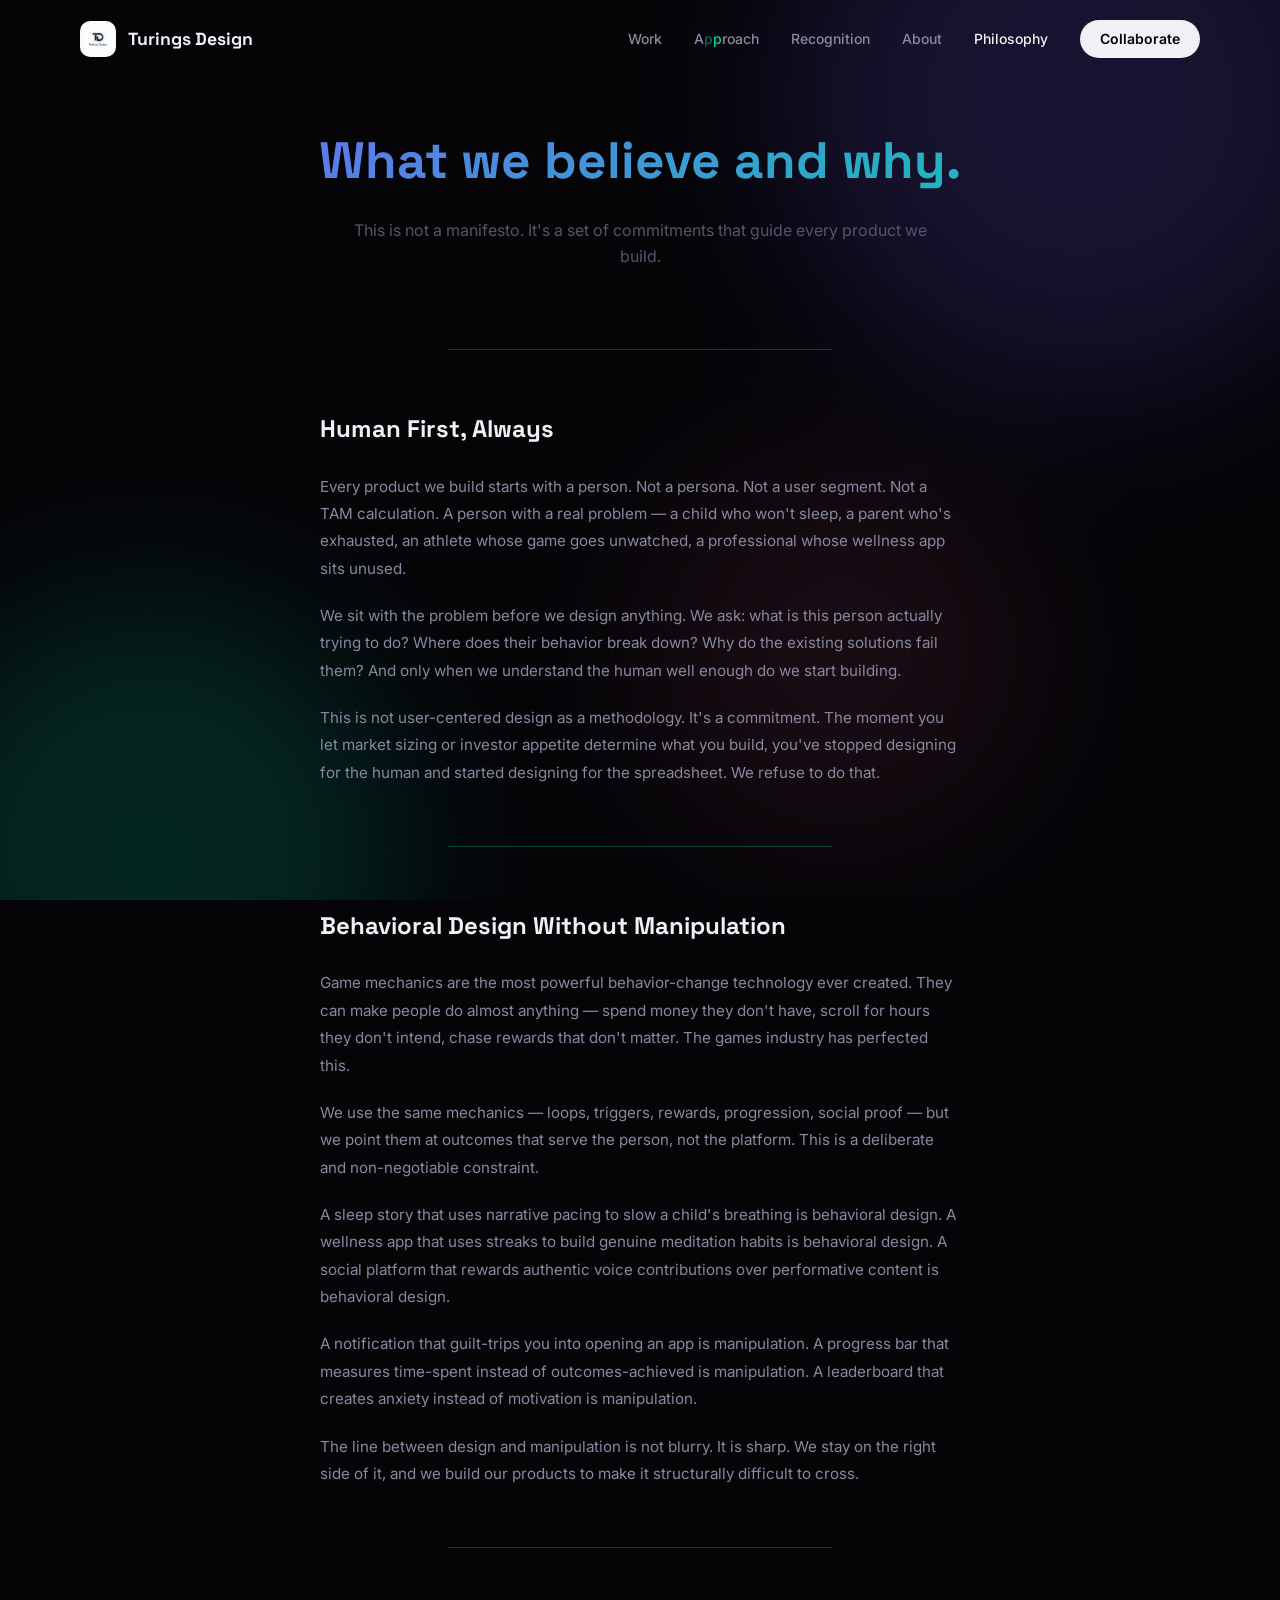
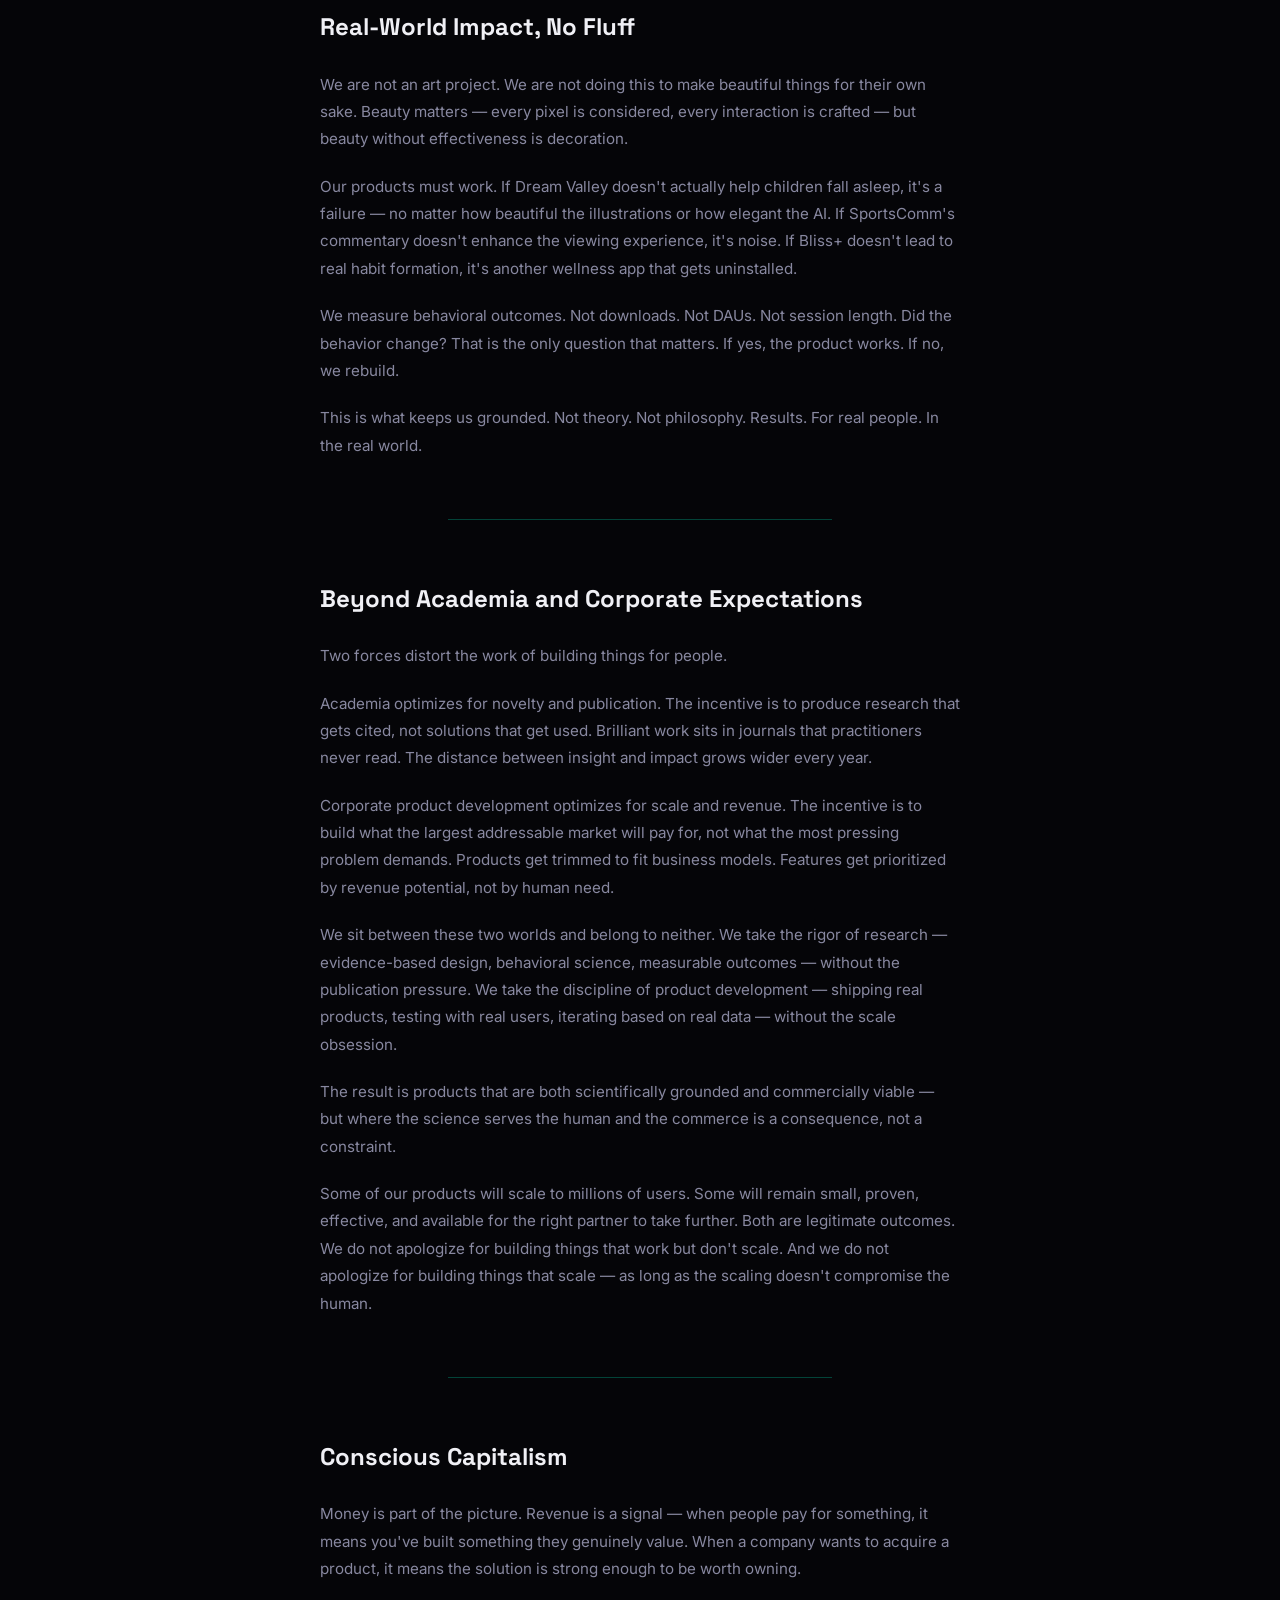
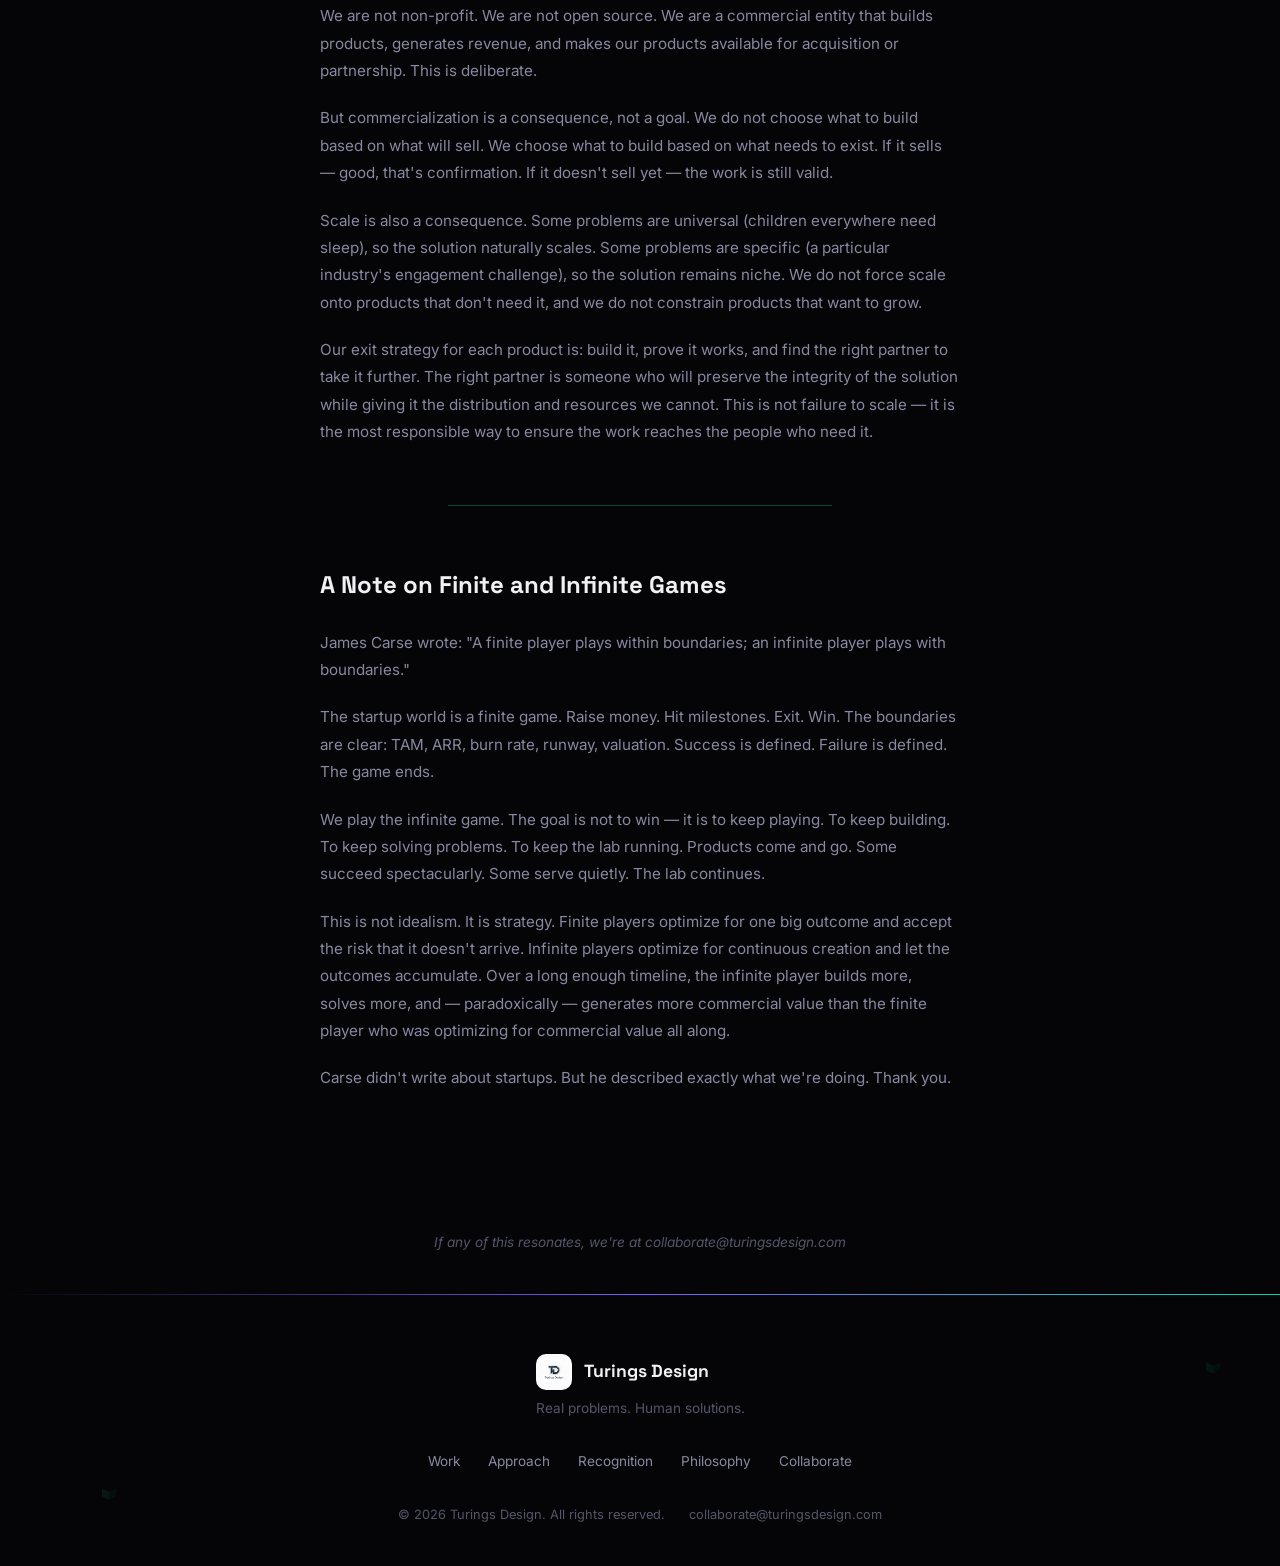
==== philosophy.html @ 743f2aaf "Rebuild website with human-first positioning and philosophy page - Hero: "Real problems. Human solut" ====
<!DOCTYPE html>
<html lang="en">
<head>
  <meta charset="UTF-8">
  <meta name="viewport" content="width=device-width, initial-scale=1.0">

  <!-- Primary Meta Tags -->
  <title>Philosophy — Turings Design</title>
  <meta name="description" content="What we believe about building products for people. Human-first design, behavioral architecture, and why scale is a consequence, not a goal.">
  <meta name="author" content="Turings Design">
  <meta name="robots" content="index, follow">
  <link rel="canonical" href="https://turingsdesign.com/philosophy.html">
  <meta name="theme-color" content="#050508">
  <link rel="icon" type="image/png" href="logo.png">
  <link rel="apple-touch-icon" href="logo.png">

  <!-- Open Graph -->
  <meta property="og:type" content="website">
  <meta property="og:url" content="https://turingsdesign.com/philosophy.html">
  <meta property="og:title" content="Philosophy — Turings Design">
  <meta property="og:description" content="What we believe about building products for people. Human-first design, behavioral architecture, and why scale is a consequence, not a goal.">
  <meta property="og:image" content="https://turingsdesign.com/og-image.png">
  <meta property="og:site_name" content="Turings Design">

  <!-- Twitter Card -->
  <meta name="twitter:card" content="summary_large_image">
  <meta name="twitter:title" content="Philosophy — Turings Design">
  <meta name="twitter:description" content="What we believe about building products for people. Human-first design, behavioral architecture, and why scale is a consequence, not a goal.">
  <meta name="twitter:image" content="https://turingsdesign.com/og-image.png">

  <link rel="preconnect" href="https://fonts.googleapis.com">
  <link rel="preconnect" href="https://fonts.gstatic.com" crossorigin>
  <link href="https://fonts.googleapis.com/css2?family=Inter:wght@300;400;500;600;700&family=Space+Grotesk:wght@400;500;600;700&display=swap" rel="stylesheet">
  <link rel="stylesheet" href="styles.css">
</head>
<body>

  <!-- Cursor follower -->
  <div class="cursor-glow" id="cursorGlow"></div>

  <!-- Navigation -->
  <nav class="nav" id="nav">
    <div class="nav-shimmer-line"></div>
    <div class="nav-inner">
      <a href="index.html" class="nav-logo">
        <img src="logo.png" alt="Turings Design" class="logo-mark-img nav-logo-spin">
        <span class="logo-text">Turings Design</span>
      </a>
      <div class="nav-links" id="navLinks">
        <a href="index.html#work" class="nav-link">Work</a>
        <a href="index.html#approach" class="nav-link">Approach</a>
        <a href="index.html#recognition" class="nav-link">Recognition</a>
        <a href="index.html#about" class="nav-link">About</a>
        <a href="philosophy.html" class="nav-link" style="color: var(--text-primary);">Philosophy</a>
        <a href="index.html#contact" class="nav-link nav-link--cta">Collaborate</a>
      </div>
      <button class="nav-toggle" id="navToggle" aria-label="Toggle menu">
        <span></span><span></span><span></span>
      </button>
    </div>
  </nav>

  <main class="philosophy-page">

    <!-- Background orbs (no hero-canvas, just subtle gradient) -->
    <div class="hero-bg" style="position: fixed; z-index: -1; opacity: 0.4;">
      <div class="gradient-orb orb-1"></div>
      <div class="gradient-orb orb-2"></div>
      <div class="gradient-orb orb-3"></div>
    </div>

    <div class="philosophy-page-header reveal">
      <h1>What we believe and why.</h1>
      <p class="subtitle">This is not a manifesto. It's a set of commitments that guide every product we build.</p>
    </div>

    <hr class="philosophy-divider">

    <section class="philosophy-section reveal">
      <h2>Human First, Always</h2>
      <p>Every product we build starts with a person. Not a persona. Not a user segment. Not a TAM calculation. A person with a real problem &mdash; a child who won't sleep, a parent who's exhausted, an athlete whose game goes unwatched, a professional whose wellness app sits unused.</p>
      <p>We sit with the problem before we design anything. We ask: what is this person actually trying to do? Where does their behavior break down? Why do the existing solutions fail them? And only when we understand the human well enough do we start building.</p>
      <p>This is not user-centered design as a methodology. It's a commitment. The moment you let market sizing or investor appetite determine what you build, you've stopped designing for the human and started designing for the spreadsheet. We refuse to do that.</p>
    </section>

    <hr class="philosophy-divider">

    <section class="philosophy-section reveal">
      <h2>Behavioral Design Without Manipulation</h2>
      <p>Game mechanics are the most powerful behavior-change technology ever created. They can make people do almost anything &mdash; spend money they don't have, scroll for hours they don't intend, chase rewards that don't matter. The games industry has perfected this.</p>
      <p>We use the same mechanics &mdash; loops, triggers, rewards, progression, social proof &mdash; but we point them at outcomes that serve the person, not the platform. This is a deliberate and non-negotiable constraint.</p>
      <p>A sleep story that uses narrative pacing to slow a child's breathing is behavioral design. A wellness app that uses streaks to build genuine meditation habits is behavioral design. A social platform that rewards authentic voice contributions over performative content is behavioral design.</p>
      <p>A notification that guilt-trips you into opening an app is manipulation. A progress bar that measures time-spent instead of outcomes-achieved is manipulation. A leaderboard that creates anxiety instead of motivation is manipulation.</p>
      <p>The line between design and manipulation is not blurry. It is sharp. We stay on the right side of it, and we build our products to make it structurally difficult to cross.</p>
    </section>

    <hr class="philosophy-divider">

    <section class="philosophy-section reveal">
      <h2>Real-World Impact, No Fluff</h2>
      <p>We are not an art project. We are not doing this to make beautiful things for their own sake. Beauty matters &mdash; every pixel is considered, every interaction is crafted &mdash; but beauty without effectiveness is decoration.</p>
      <p>Our products must work. If Dream Valley doesn't actually help children fall asleep, it's a failure &mdash; no matter how beautiful the illustrations or how elegant the AI. If SportsComm's commentary doesn't enhance the viewing experience, it's noise. If Bliss+ doesn't lead to real habit formation, it's another wellness app that gets uninstalled.</p>
      <p>We measure behavioral outcomes. Not downloads. Not DAUs. Not session length. Did the behavior change? That is the only question that matters. If yes, the product works. If no, we rebuild.</p>
      <p>This is what keeps us grounded. Not theory. Not philosophy. Results. For real people. In the real world.</p>
    </section>

    <hr class="philosophy-divider">

    <section class="philosophy-section reveal">
      <h2>Beyond Academia and Corporate Expectations</h2>
      <p>Two forces distort the work of building things for people.</p>
      <p>Academia optimizes for novelty and publication. The incentive is to produce research that gets cited, not solutions that get used. Brilliant work sits in journals that practitioners never read. The distance between insight and impact grows wider every year.</p>
      <p>Corporate product development optimizes for scale and revenue. The incentive is to build what the largest addressable market will pay for, not what the most pressing problem demands. Products get trimmed to fit business models. Features get prioritized by revenue potential, not by human need.</p>
      <p>We sit between these two worlds and belong to neither. We take the rigor of research &mdash; evidence-based design, behavioral science, measurable outcomes &mdash; without the publication pressure. We take the discipline of product development &mdash; shipping real products, testing with real users, iterating based on real data &mdash; without the scale obsession.</p>
      <p>The result is products that are both scientifically grounded and commercially viable &mdash; but where the science serves the human and the commerce is a consequence, not a constraint.</p>
      <p>Some of our products will scale to millions of users. Some will remain small, proven, effective, and available for the right partner to take further. Both are legitimate outcomes. We do not apologize for building things that work but don't scale. And we do not apologize for building things that scale &mdash; as long as the scaling doesn't compromise the human.</p>
    </section>

    <hr class="philosophy-divider">

    <section class="philosophy-section reveal">
      <h2>Conscious Capitalism</h2>
      <p>Money is part of the picture. Revenue is a signal &mdash; when people pay for something, it means you've built something they genuinely value. When a company wants to acquire a product, it means the solution is strong enough to be worth owning.</p>
      <p>We are not non-profit. We are not open source. We are a commercial entity that builds products, generates revenue, and makes our products available for acquisition or partnership. This is deliberate.</p>
      <p>But commercialization is a consequence, not a goal. We do not choose what to build based on what will sell. We choose what to build based on what needs to exist. If it sells &mdash; good, that's confirmation. If it doesn't sell yet &mdash; the work is still valid.</p>
      <p>Scale is also a consequence. Some problems are universal (children everywhere need sleep), so the solution naturally scales. Some problems are specific (a particular industry's engagement challenge), so the solution remains niche. We do not force scale onto products that don't need it, and we do not constrain products that want to grow.</p>
      <p>Our exit strategy for each product is: build it, prove it works, and find the right partner to take it further. The right partner is someone who will preserve the integrity of the solution while giving it the distribution and resources we cannot. This is not failure to scale &mdash; it is the most responsible way to ensure the work reaches the people who need it.</p>
    </section>

    <hr class="philosophy-divider">

    <section class="philosophy-section reveal">
      <h2>A Note on Finite and Infinite Games</h2>
      <p>James Carse wrote: "A finite player plays within boundaries; an infinite player plays with boundaries."</p>
      <p>The startup world is a finite game. Raise money. Hit milestones. Exit. Win. The boundaries are clear: TAM, ARR, burn rate, runway, valuation. Success is defined. Failure is defined. The game ends.</p>
      <p>We play the infinite game. The goal is not to win &mdash; it is to keep playing. To keep building. To keep solving problems. To keep the lab running. Products come and go. Some succeed spectacularly. Some serve quietly. The lab continues.</p>
      <p>This is not idealism. It is strategy. Finite players optimize for one big outcome and accept the risk that it doesn't arrive. Infinite players optimize for continuous creation and let the outcomes accumulate. Over a long enough timeline, the infinite player builds more, solves more, and &mdash; paradoxically &mdash; generates more commercial value than the finite player who was optimizing for commercial value all along.</p>
      <p>Carse didn't write about startups. But he described exactly what we're doing. Thank you.</p>
    </section>

    <div class="philosophy-footer">
      <p>If any of this resonates, we're at <a href="mailto:collaborate@turingsdesign.com">collaborate@turingsdesign.com</a></p>
    </div>

  </main>

  <!-- Footer -->
  <footer class="footer">
    <div class="footer-gradient-line"></div>
    <div class="footer-floats">
      <span class="footer-dot fd-1"></span>
      <span class="footer-dot fd-2"></span>
      <span class="footer-dot fd-3"></span>
      <span class="footer-dot fd-4"></span>
      <span class="footer-dot fd-5"></span>
      <span class="footer-dot fd-6"></span>
      <div class="footer-float-cube ffc-1"></div>
      <div class="footer-float-cube ffc-2"></div>
    </div>
    <div class="container">
      <div class="footer-inner">
        <div class="footer-brand">
          <a href="index.html" class="nav-logo">
            <img src="logo.png" alt="Turings Design" class="logo-mark-img">
            <span class="logo-text">Turings Design</span>
          </a>
          <p class="footer-tagline">Real problems. Human solutions.</p>
        </div>
        <div class="footer-links">
          <a href="index.html#work" class="footer-sweep-link">Work</a>
          <a href="index.html#approach" class="footer-sweep-link">Approach</a>
          <a href="index.html#recognition" class="footer-sweep-link">Recognition</a>
          <a href="philosophy.html" class="footer-sweep-link">Philosophy</a>
          <a href="index.html#contact" class="footer-sweep-link">Collaborate</a>
        </div>
        <div class="footer-bottom">
          <p>&copy; 2026 Turings Design. All rights reserved.</p>
          <div class="footer-meta">
            <a href="mailto:collaborate@turingsdesign.com">collaborate@turingsdesign.com</a>
          </div>
        </div>
      </div>
    </div>
  </footer>

  <script src="script.js" defer></script>

</body>
</html>
---- styles.css ----
/* ============================================================
   TURINGS DESIGN — Global Styles
   ============================================================ */

:root {
  /* Colors */
  --bg-primary: #050508;
  --bg-secondary: #0a0a10;
  --bg-card: rgba(255, 255, 255, 0.03);
  --bg-card-hover: rgba(255, 255, 255, 0.06);

  --text-primary: #f0f0f5;
  --text-secondary: #8888a0;
  --text-muted: #55556a;

  --accent-1: #7c5cff;
  --accent-2: #00d4aa;
  --accent-3: #ff6b9d;

  --gradient-primary: linear-gradient(135deg, #7c5cff 0%, #00d4aa 50%, #ff6b9d 100%);
  --gradient-text: linear-gradient(135deg, #7c5cff 0%, #00d4aa 100%);
  --gradient-card-1: linear-gradient(135deg, rgba(124, 92, 255, 0.15), rgba(0, 212, 170, 0.05));
  --gradient-card-2: linear-gradient(135deg, rgba(0, 212, 170, 0.15), rgba(255, 107, 157, 0.05));

  --border-color: rgba(255, 255, 255, 0.06);
  --border-color-hover: rgba(255, 255, 255, 0.12);

  /* Typography */
  --font-heading: 'Space Grotesk', sans-serif;
  --font-body: 'Inter', sans-serif;

  /* Spacing */
  --section-padding: clamp(80px, 10vw, 140px);
  --container-max: 1200px;
  --container-padding: clamp(20px, 4vw, 40px);

  /* Transitions */
  --ease-out-expo: cubic-bezier(0.16, 1, 0.3, 1);
  --ease-out-back: cubic-bezier(0.34, 1.56, 0.64, 1);
}

/* ============================================================
   Reset & Base
   ============================================================ */

*, *::before, *::after {
  margin: 0;
  padding: 0;
  box-sizing: border-box;
}

html {
  scroll-behavior: smooth;
  -webkit-font-smoothing: antialiased;
  -moz-osx-font-smoothing: grayscale;
}

body {
  font-family: var(--font-body);
  background: var(--bg-primary);
  color: var(--text-primary);
  line-height: 1.6;
  overflow-x: hidden;
}

::selection {
  background: rgba(124, 92, 255, 0.3);
  color: #fff;
}

::-webkit-scrollbar {
  width: 6px;
}

::-webkit-scrollbar-track {
  background: var(--bg-primary);
}

::-webkit-scrollbar-thumb {
  background: rgba(124, 92, 255, 0.3);
  border-radius: 3px;
}

::-webkit-scrollbar-thumb:hover {
  background: rgba(124, 92, 255, 0.5);
}

a {
  color: inherit;
  text-decoration: none;
}

img {
  max-width: 100%;
  display: block;
}

/* ============================================================
   Cursor Glow
   ============================================================ */

.cursor-glow {
  position: fixed;
  width: 400px;
  height: 400px;
  border-radius: 50%;
  background: radial-gradient(circle, rgba(124, 92, 255, 0.06) 0%, transparent 70%);
  pointer-events: none;
  transform: translate(-50%, -50%);
  z-index: 9999;
  transition: opacity 0.3s;
  opacity: 0;
}

body:hover .cursor-glow {
  opacity: 1;
}

/* ============================================================
   Layout
   ============================================================ */

.container {
  max-width: var(--container-max);
  margin: 0 auto;
  padding: 0 var(--container-padding);
}

.section {
  padding: var(--section-padding) 0;
  position: relative;
}

/* ============================================================
   Navigation
   ============================================================ */

.nav {
  position: fixed;
  top: 0;
  left: 0;
  right: 0;
  z-index: 1000;
  padding: 20px 0;
  transition: all 0.4s var(--ease-out-expo);
}

.nav.scrolled {
  padding: 12px 0;
  background: rgba(5, 5, 8, 0.85);
  backdrop-filter: blur(20px);
  -webkit-backdrop-filter: blur(20px);
  border-bottom: 1px solid var(--border-color);
}

.nav-inner {
  max-width: var(--container-max);
  margin: 0 auto;
  padding: 0 var(--container-padding);
  display: flex;
  align-items: center;
  justify-content: space-between;
}

.nav-logo {
  display: flex;
  align-items: center;
  gap: 12px;
  font-family: var(--font-heading);
  font-weight: 700;
  font-size: 1.1rem;
}

.logo-mark-img {
  width: 36px;
  height: 36px;
  border-radius: 10px;
  object-fit: contain;
}

.nav-links {
  display: flex;
  align-items: center;
  gap: 32px;
}

.nav-link {
  font-size: 0.875rem;
  font-weight: 500;
  color: var(--text-secondary);
  transition: color 0.3s;
  position: relative;
}

.nav-link::after {
  content: '';
  position: absolute;
  bottom: -4px;
  left: 0;
  width: 0;
  height: 1px;
  background: var(--accent-1);
  transition: width 0.3s var(--ease-out-expo);
}

.nav-link:hover {
  color: var(--text-primary);
}

.nav-link:hover::after {
  width: 100%;
}

.nav-link--cta {
  color: var(--bg-primary);
  background: var(--text-primary);
  padding: 8px 20px;
  border-radius: 100px;
  font-weight: 600;
  transition: all 0.3s var(--ease-out-expo);
}

.nav-link--cta::after {
  display: none;
}

.nav-link--cta:hover {
  color: var(--bg-primary);
  transform: translateY(-1px);
  box-shadow: 0 4px 20px rgba(255, 255, 255, 0.2);
}

.nav-toggle {
  display: none;
  flex-direction: column;
  gap: 5px;
  background: none;
  border: none;
  cursor: pointer;
  padding: 4px;
}

.nav-toggle span {
  display: block;
  width: 24px;
  height: 2px;
  background: var(--text-primary);
  border-radius: 2px;
  transition: all 0.3s var(--ease-out-expo);
}

.nav-toggle.active span:nth-child(1) {
  transform: rotate(45deg) translate(5px, 5px);
}

.nav-toggle.active span:nth-child(2) {
  opacity: 0;
}

.nav-toggle.active span:nth-child(3) {
  transform: rotate(-45deg) translate(5px, -5px);
}

/* ============================================================
   Hero Section
   ============================================================ */

.hero {
  position: relative;
  min-height: 100vh;
  display: flex;
  align-items: center;
  justify-content: center;
  overflow: hidden;
  padding: 120px 0 80px;
}

.hero-bg {
  position: absolute;
  inset: 0;
  overflow: hidden;
}

.gradient-orb {
  position: absolute;
  border-radius: 50%;
  filter: blur(80px);
  opacity: 0.4;
  animation: orbFloat 20s ease-in-out infinite;
}

.orb-1 {
  width: 600px;
  height: 600px;
  background: var(--accent-1);
  top: -200px;
  right: -100px;
  animation-delay: 0s;
}

.orb-2 {
  width: 500px;
  height: 500px;
  background: var(--accent-2);
  bottom: -200px;
  left: -100px;
  animation-delay: -7s;
}

.orb-3 {
  width: 400px;
  height: 400px;
  background: var(--accent-3);
  top: 50%;
  left: 50%;
  transform: translate(-50%, -50%);
  animation-delay: -14s;
  opacity: 0.2;
}

@keyframes orbFloat {
  0%, 100% { transform: translate(0, 0) scale(1); }
  25% { transform: translate(40px, -30px) scale(1.05); }
  50% { transform: translate(-20px, 20px) scale(0.95); }
  75% { transform: translate(30px, 40px) scale(1.02); }
}

.orb-3 {
  animation-name: orbFloat3;
}

@keyframes orbFloat3 {
  0%, 100% { transform: translate(-50%, -50%) scale(1); }
  25% { transform: translate(-45%, -55%) scale(1.08); }
  50% { transform: translate(-55%, -45%) scale(0.92); }
  75% { transform: translate(-48%, -52%) scale(1.04); }
}

.grid-overlay {
  position: absolute;
  inset: 0;
  background-image:
    linear-gradient(rgba(255, 255, 255, 0.02) 1px, transparent 1px),
    linear-gradient(90deg, rgba(255, 255, 255, 0.02) 1px, transparent 1px);
  background-size: 60px 60px;
  mask-image: radial-gradient(ellipse at center, black 20%, transparent 70%);
  -webkit-mask-image: radial-gradient(ellipse at center, black 20%, transparent 70%);
}

.hero-content {
  position: relative;
  z-index: 2;
  text-align: center;
  max-width: 800px;
  margin: 0 auto;
  padding: 0 var(--container-padding);
}

.hero-badge {
  display: inline-flex;
  align-items: center;
  gap: 8px;
  padding: 8px 20px;
  border-radius: 100px;
  border: 1px solid var(--border-color);
  background: rgba(255, 255, 255, 0.03);
  font-size: 0.8rem;
  font-weight: 500;
  color: var(--text-secondary);
  letter-spacing: 0.05em;
  margin-bottom: 32px;
  backdrop-filter: blur(10px);
}

.badge-dot {
  width: 6px;
  height: 6px;
  border-radius: 50%;
  background: var(--accent-2);
  animation: pulse 2s ease-in-out infinite;
}

@keyframes pulse {
  0%, 100% { opacity: 1; box-shadow: 0 0 0 0 rgba(0, 212, 170, 0.4); }
  50% { opacity: 0.6; box-shadow: 0 0 0 8px rgba(0, 212, 170, 0); }
}

.hero-title {
  font-family: var(--font-heading);
  font-size: clamp(2.8rem, 7vw, 5rem);
  font-weight: 800;
  line-height: 1.1;
  letter-spacing: -0.03em;
  margin-bottom: 24px;
}

.title-line {
  display: block;
}

/* .title-gradient — see Hero Entrance Animation section for shimmer version */

.text-gradient {
  background: var(--gradient-text);
  -webkit-background-clip: text;
  -webkit-text-fill-color: transparent;
  background-clip: text;
}

.hero-subtitle {
  font-size: clamp(1rem, 2vw, 1.2rem);
  color: var(--text-secondary);
  line-height: 1.7;
  margin-bottom: 40px;
  max-width: 600px;
  margin-left: auto;
  margin-right: auto;
}

.hero-actions {
  display: flex;
  align-items: center;
  justify-content: center;
  gap: 16px;
  margin-bottom: 64px;
  flex-wrap: wrap;
}

/* Buttons */
.btn {
  display: inline-flex;
  align-items: center;
  gap: 8px;
  padding: 14px 28px;
  border-radius: 100px;
  font-family: var(--font-body);
  font-size: 0.9rem;
  font-weight: 600;
  cursor: pointer;
  border: none;
  transition: all 0.3s var(--ease-out-expo);
  white-space: nowrap;
}

.btn-primary {
  background: var(--text-primary);
  color: var(--bg-primary);
}

.btn-primary:hover {
  transform: translateY(-2px);
  box-shadow: 0 8px 30px rgba(255, 255, 255, 0.15);
}

.btn-secondary {
  background: transparent;
  color: var(--text-primary);
  border: 1px solid var(--border-color-hover);
}

.btn-secondary:hover {
  background: rgba(255, 255, 255, 0.05);
  border-color: rgba(255, 255, 255, 0.2);
  transform: translateY(-2px);
}

.btn-sm {
  padding: 10px 22px;
  font-size: 0.85rem;
}

.btn-full {
  width: 100%;
  justify-content: center;
}

/* Hero Stats */
.hero-stats {
  display: flex;
  align-items: center;
  justify-content: center;
  gap: 40px;
}

.stat {
  text-align: center;
}

.stat-number {
  font-family: var(--font-heading);
  font-size: 2rem;
  font-weight: 700;
  background: var(--gradient-text);
  -webkit-background-clip: text;
  -webkit-text-fill-color: transparent;
  background-clip: text;
}

.stat-suffix {
  font-family: var(--font-heading);
  font-size: 2rem;
  font-weight: 700;
  background: var(--gradient-text);
  -webkit-background-clip: text;
  -webkit-text-fill-color: transparent;
  background-clip: text;
}

.stat-label {
  display: block;
  font-size: 0.8rem;
  color: var(--text-muted);
  margin-top: 4px;
  letter-spacing: 0.03em;
}

.stat-divider {
  width: 1px;
  height: 40px;
  background: var(--border-color);
}

/* Scroll Indicator */
.scroll-indicator {
  position: absolute;
  bottom: 32px;
  left: 50%;
  transform: translateX(-50%);
}

.scroll-line {
  width: 1px;
  height: 60px;
  background: linear-gradient(to bottom, var(--accent-1), transparent);
  animation: scrollLine 2s ease-in-out infinite;
}

@keyframes scrollLine {
  0% { opacity: 0; transform: scaleY(0); transform-origin: top; }
  50% { opacity: 1; transform: scaleY(1); transform-origin: top; }
  50.01% { transform-origin: bottom; }
  100% { opacity: 0; transform: scaleY(0); transform-origin: bottom; }
}

/* ============================================================
   Section Headers
   ============================================================ */

.section-header {
  margin-bottom: 64px;
}

.section-tag {
  display: inline-block;
  font-size: 0.75rem;
  font-weight: 600;
  letter-spacing: 0.15em;
  text-transform: uppercase;
  color: var(--accent-1);
  margin-bottom: 16px;
}

.section-title {
  font-family: var(--font-heading);
  font-size: clamp(2rem, 4vw, 3rem);
  font-weight: 800;
  letter-spacing: -0.03em;
  line-height: 1.2;
}

.section-subtitle {
  font-size: 1.05rem;
  color: var(--text-secondary);
  margin-top: 16px;
  max-width: 550px;
  line-height: 1.7;
}

/* ============================================================
   About Section
   ============================================================ */

.about-grid {
  display: grid;
  grid-template-columns: 1fr 1fr;
  gap: 60px;
  align-items: start;
}

.about-text .text-large {
  font-size: 1.2rem;
  line-height: 1.7;
  margin-bottom: 20px;
  color: var(--text-primary);
}

.about-text p {
  color: var(--text-secondary);
  margin-bottom: 16px;
  line-height: 1.7;
}

.about-text strong {
  color: var(--text-primary);
}

.about-features {
  display: flex;
  flex-direction: column;
  gap: 20px;
}

.feature-card {
  padding: 28px;
  border-radius: 16px;
  border: 1px solid var(--border-color);
  background: var(--bg-card);
  transition: all 0.4s var(--ease-out-expo);
}

.feature-card:hover {
  background: var(--bg-card-hover);
  border-color: var(--border-color-hover);
  transform: translateY(-2px);
}

.feature-icon {
  color: var(--accent-1);
  margin-bottom: 16px;
}

.feature-card h3 {
  font-family: var(--font-heading);
  font-size: 1.1rem;
  font-weight: 600;
  margin-bottom: 8px;
}

.feature-card p {
  font-size: 0.9rem;
  color: var(--text-secondary);
  line-height: 1.6;
}

/* ============================================================
   Process Section
   ============================================================ */

.section-process {
  background: var(--bg-secondary);
}

.process-timeline {
  position: relative;
  display: grid;
  gap: 0;
}

.process-timeline::before {
  content: '';
  position: absolute;
  left: 80px;
  top: 0;
  bottom: 0;
  width: 1px;
  background: linear-gradient(to bottom, transparent, var(--border-color-hover) 10%, var(--border-color-hover) 90%, transparent);
}

.process-step {
  display: grid;
  grid-template-columns: 100px 1fr auto;
  gap: 40px;
  align-items: center;
  padding: 40px 0;
  position: relative;
}

.step-number {
  font-family: var(--font-heading);
  font-size: 0.85rem;
  font-weight: 700;
  color: var(--text-muted);
  text-align: center;
  position: relative;
  z-index: 2;
}

.step-content h3 {
  font-family: var(--font-heading);
  font-size: 1.3rem;
  font-weight: 700;
  margin-bottom: 8px;
}

.step-content p {
  color: var(--text-secondary);
  font-size: 0.95rem;
  line-height: 1.7;
  max-width: 500px;
}

.step-visual {
  display: flex;
  align-items: center;
  justify-content: center;
}

.step-icon-wrap {
  width: 72px;
  height: 72px;
  border-radius: 16px;
  border: 1px solid var(--border-color);
  background: var(--bg-card);
  display: flex;
  align-items: center;
  justify-content: center;
  color: var(--accent-2);
  transition: all 0.4s var(--ease-out-expo);
}

.process-step:hover .step-icon-wrap {
  border-color: rgba(0, 212, 170, 0.3);
  background: rgba(0, 212, 170, 0.05);
  transform: scale(1.05);
}

/* ============================================================
   Work / Portfolio Section
   ============================================================ */

.work-grid {
  display: grid;
  grid-template-columns: repeat(3, 1fr);
  gap: 24px;
}

.work-card {
  position: relative;
  border-radius: 20px;
  border: 1px solid var(--border-color);
  overflow: hidden;
  transition: all 0.5s var(--ease-out-expo);
  display: flex;
  flex-direction: column;
  min-height: 520px;
}

.work-card:hover {
  border-color: var(--border-color-hover);
  transform: translateY(-6px);
  box-shadow: 0 20px 60px rgba(0, 0, 0, 0.3);
}

.work-card-bg {
  position: absolute;
  inset: 0;
  background: radial-gradient(
    ellipse at 50% 0%,
    hsla(var(--card-hue), 70%, 50%, 0.12) 0%,
    transparent 70%
  );
  transition: opacity 0.5s;
}

.work-card:hover .work-card-bg {
  opacity: 1.5;
}

.work-card-content {
  position: relative;
  padding: 32px;
  display: flex;
  flex-direction: column;
  height: 100%;
}

.work-card-header {
  display: flex;
  align-items: center;
  gap: 8px;
  margin-bottom: 24px;
}

.work-platform {
  font-size: 0.7rem;
  font-weight: 600;
  text-transform: uppercase;
  letter-spacing: 0.1em;
  color: var(--text-muted);
  padding: 4px 10px;
  border-radius: 6px;
  border: 1px solid var(--border-color);
}

.work-title {
  font-family: var(--font-heading);
  font-size: 1.6rem;
  font-weight: 700;
  margin-bottom: 12px;
}

.work-desc {
  font-size: 0.9rem;
  color: var(--text-secondary);
  line-height: 1.7;
  flex-grow: 1;
}

.work-tags {
  display: flex;
  flex-wrap: wrap;
  gap: 8px;
  margin-top: 20px;
  margin-bottom: 20px;
}

.work-tags span {
  font-size: 0.75rem;
  color: var(--text-muted);
  padding: 4px 12px;
  border-radius: 100px;
  background: rgba(255, 255, 255, 0.04);
  border: 1px solid var(--border-color);
}

.work-link {
  display: inline-flex;
  align-items: center;
  gap: 6px;
  font-size: 0.85rem;
  font-weight: 500;
  color: var(--accent-1);
  transition: gap 0.3s var(--ease-out-expo);
}

.work-card:hover .work-link {
  gap: 10px;
}

/* ============================================================
   Philosophy Section
   ============================================================ */

.section-philosophy {
  background: var(--bg-secondary);
}

.philosophy-layout {
  display: grid;
  gap: 48px;
}

.philosophy-statement .text-large {
  font-size: clamp(1.3rem, 2.5vw, 1.6rem);
  line-height: 1.6;
  color: var(--text-primary);
  max-width: 700px;
}

.philosophy-pillars {
  display: grid;
  grid-template-columns: repeat(4, 1fr);
  gap: 24px;
  margin-top: 16px;
}

.pillar {
  padding: 28px;
  border-radius: 16px;
  border: 1px solid var(--border-color);
  background: var(--bg-card);
  transition: all 0.4s var(--ease-out-expo);
}

.pillar:hover {
  background: var(--bg-card-hover);
  border-color: var(--border-color-hover);
  transform: translateY(-2px);
}

.pillar-icon,
.pillar-scene {
  color: var(--accent-2);
  margin-bottom: 16px;
}

.pillar h3 {
  font-family: var(--font-heading);
  font-size: 1rem;
  font-weight: 600;
  margin-bottom: 8px;
}

.pillar p {
  font-size: 0.85rem;
  color: var(--text-secondary);
  line-height: 1.6;
}

/* ============================================================
   Founder Section
   ============================================================ */

.founder-layout {
  display: grid;
  grid-template-columns: auto 1fr;
  gap: 80px;
  align-items: center;
}

.founder-visual {
  display: flex;
  align-items: center;
  justify-content: center;
}

.founder-image-wrap {
  position: relative;
  width: 280px;
  height: 280px;
}

.founder-image-placeholder {
  width: 100%;
  height: 100%;
  border-radius: 50%;
  background: var(--bg-card);
  border: 1px solid var(--border-color);
  display: flex;
  align-items: center;
  justify-content: center;
  color: var(--text-muted);
}

.founder-image-ring {
  position: absolute;
  inset: -10px;
  border-radius: 50%;
  border: 1px solid transparent;
  background: conic-gradient(from 0deg, var(--accent-1), var(--accent-2), var(--accent-3), var(--accent-1)) border-box;
  mask: linear-gradient(#fff 0 0) padding-box, linear-gradient(#fff 0 0);
  -webkit-mask: linear-gradient(#fff 0 0) padding-box, linear-gradient(#fff 0 0);
  mask-composite: exclude;
  -webkit-mask-composite: xor;
  animation: ringRotate 8s linear infinite;
  opacity: 0.5;
}

@keyframes ringRotate {
  to { transform: rotate(360deg); }
}

.founder-content {
  max-width: 560px;
}

.founder-name {
  font-family: var(--font-heading);
  font-size: clamp(1.8rem, 3vw, 2.4rem);
  font-weight: 800;
  letter-spacing: -0.02em;
  margin-bottom: 4px;
}

.founder-role {
  font-size: 0.95rem;
  color: var(--accent-1);
  font-weight: 500;
  margin-bottom: 24px;
}

.founder-bio {
  color: var(--text-secondary);
  line-height: 1.7;
  margin-bottom: 16px;
}

.founder-bio:last-of-type {
  margin-bottom: 28px;
}

/* ============================================================
   Contact Section
   ============================================================ */

.contact-layout {
  display: grid;
  grid-template-columns: 1fr 1fr;
  gap: 80px;
  align-items: start;
}

.contact-desc {
  color: var(--text-secondary);
  line-height: 1.7;
  margin-top: 20px;
  margin-bottom: 40px;
}

.contact-phone {
  display: flex;
  align-items: center;
  gap: 10px;
  margin-bottom: 32px;
  color: var(--text-secondary);
}

.contact-phone svg {
  color: var(--accent-2);
  flex-shrink: 0;
}

.contact-phone a {
  font-family: var(--font-heading);
  font-size: 1.1rem;
  font-weight: 600;
  color: var(--text-primary);
  transition: color 0.3s;
}

.contact-phone a:hover {
  color: var(--accent-2);
}

.offices {
  display: flex;
  flex-direction: column;
  gap: 20px;
}

.office {
  display: flex;
  align-items: center;
  gap: 16px;
}

.office-dot {
  width: 8px;
  height: 8px;
  border-radius: 50%;
  background: var(--accent-2);
  flex-shrink: 0;
}

.office h4 {
  font-family: var(--font-heading);
  font-size: 0.95rem;
  font-weight: 600;
}

.office p {
  font-size: 0.8rem;
  color: var(--text-muted);
}

/* Contact Form */
.contact-form-wrap {
  padding: 40px;
  border-radius: 20px;
  border: 1px solid var(--border-color);
  background: var(--bg-card);
}

.form-group {
  margin-bottom: 24px;
}

.form-group label {
  display: block;
  font-size: 0.8rem;
  font-weight: 500;
  color: var(--text-secondary);
  margin-bottom: 8px;
  letter-spacing: 0.02em;
}

.form-group input,
.form-group textarea {
  width: 100%;
  padding: 14px 16px;
  border-radius: 12px;
  border: 1px solid var(--border-color);
  background: rgba(255, 255, 255, 0.03);
  color: var(--text-primary);
  font-family: var(--font-body);
  font-size: 0.9rem;
  transition: all 0.3s;
  outline: none;
}

.form-group input::placeholder,
.form-group textarea::placeholder {
  color: var(--text-muted);
}

.form-group input:focus,
.form-group textarea:focus {
  border-color: var(--accent-1);
  background: rgba(124, 92, 255, 0.04);
  box-shadow: 0 0 0 3px rgba(124, 92, 255, 0.1);
}

.form-group textarea {
  resize: vertical;
  min-height: 120px;
}

/* Form two-column row */
.form-row {
  display: grid;
  grid-template-columns: 1fr 1fr;
  gap: 16px;
}

/* Select dropdown */
.form-group select {
  width: 100%;
  padding: 14px 16px;
  border-radius: 12px;
  border: 1px solid var(--border-color);
  background: rgba(255, 255, 255, 0.03);
  color: var(--text-primary);
  font-family: var(--font-body);
  font-size: 0.9rem;
  transition: all 0.3s;
  outline: none;
  cursor: pointer;
  appearance: none;
  -webkit-appearance: none;
  background-image: url("data:image/svg+xml,%3Csvg width='12' height='8' viewBox='0 0 12 8' fill='none' xmlns='http://www.w3.org/2000/svg'%3E%3Cpath d='M1 1.5l5 5 5-5' stroke='%23888' stroke-width='1.5' stroke-linecap='round' stroke-linejoin='round'/%3E%3C/svg%3E");
  background-repeat: no-repeat;
  background-position: right 16px center;
  padding-right: 40px;
}

.form-group select:focus {
  border-color: var(--accent-1);
  background-color: rgba(124, 92, 255, 0.04);
  box-shadow: 0 0 0 3px rgba(124, 92, 255, 0.1);
}

.form-group select option {
  background: #1a1a2e;
  color: var(--text-primary);
}

/* Checkbox */
.form-checkbox {
  margin-bottom: 16px;
}

.checkbox-label {
  display: flex;
  align-items: center;
  gap: 12px;
  cursor: pointer;
  font-size: 0.9rem;
  color: var(--text-secondary);
  user-select: none;
}

.checkbox-label input[type="checkbox"] {
  display: none;
}

.checkmark {
  width: 20px;
  height: 20px;
  border-radius: 6px;
  border: 1.5px solid var(--border-color);
  background: rgba(255, 255, 255, 0.03);
  flex-shrink: 0;
  position: relative;
  transition: all 0.3s;
}

.checkbox-label input[type="checkbox"]:checked + .checkmark {
  background: var(--accent-1);
  border-color: var(--accent-1);
}

.checkbox-label input[type="checkbox"]:checked + .checkmark::after {
  content: '';
  position: absolute;
  top: 3px;
  left: 6px;
  width: 5px;
  height: 9px;
  border: solid #fff;
  border-width: 0 2px 2px 0;
  transform: rotate(45deg);
}

/* Cal.com scheduler notice */
.cal-scheduler {
  margin-bottom: 20px;
  animation: slideDown 0.3s ease;
}

@keyframes slideDown {
  from { opacity: 0; transform: translateY(-8px); }
  to { opacity: 1; transform: translateY(0); }
}

.cal-scheduler-inner {
  display: flex;
  align-items: center;
  gap: 12px;
  padding: 14px 16px;
  border-radius: 12px;
  border: 1px solid rgba(0, 211, 176, 0.2);
  background: rgba(0, 211, 176, 0.06);
  color: var(--accent-2);
}

.cal-scheduler-inner svg {
  flex-shrink: 0;
}

.cal-note {
  font-size: 0.82rem;
  line-height: 1.4;
  color: var(--accent-2);
}

/* Footer meta */
.footer-meta {
  display: flex;
  align-items: center;
  gap: 8px;
  flex-wrap: wrap;
  justify-content: center;
}

.footer-meta a {
  color: var(--text-muted);
  font-size: 0.8rem;
  transition: color 0.3s;
}

.footer-meta a:hover {
  color: var(--accent-1);
}

.footer-meta span {
  font-size: 0.8rem;
  color: var(--text-muted);
}

/* ============================================================
   Footer
   ============================================================ */

.footer {
  padding: 60px 0 40px;
  border-top: none;
}

.footer-inner {
  display: flex;
  flex-direction: column;
  gap: 32px;
  align-items: center;
  text-align: center;
}

.footer-tagline {
  font-size: 0.85rem;
  color: var(--text-muted);
  margin-top: 8px;
}

.footer-links {
  display: flex;
  gap: 28px;
  flex-wrap: wrap;
  justify-content: center;
}

.footer-links a {
  font-size: 0.85rem;
  color: var(--text-secondary);
  transition: color 0.3s;
}

.footer-links a:hover {
  color: var(--text-primary);
}

.footer-bottom {
  display: flex;
  gap: 24px;
  flex-wrap: wrap;
  justify-content: center;
}

.footer-bottom p {
  font-size: 0.8rem;
  color: var(--text-muted);
}

/* ============================================================
   Work Card Illustrations
   ============================================================ */

.work-card-visual {
  position: relative;
  height: 200px;
  overflow: hidden;
  border-radius: 20px 20px 0 0;
  display: flex;
  align-items: center;
  justify-content: center;
}

/* ── Bliss+ — Breathing Rings & Particles ── */

.work-visual-bliss .breath-ring {
  position: absolute;
  border-radius: 50%;
  border: 1.5px solid rgba(124, 92, 255, 0.35);
  animation: breathe 4s ease-in-out infinite;
}

.work-visual-bliss .ring-1 {
  width: 60px;
  height: 60px;
  border-color: rgba(124, 92, 255, 0.5);
  animation-delay: 0s;
}

.work-visual-bliss .ring-2 {
  width: 100px;
  height: 100px;
  border-color: rgba(124, 92, 255, 0.3);
  animation-delay: 0.6s;
}

.work-visual-bliss .ring-3 {
  width: 140px;
  height: 140px;
  border-color: rgba(124, 92, 255, 0.15);
  animation-delay: 1.2s;
}

.work-visual-bliss .breath-center {
  position: absolute;
  width: 14px;
  height: 14px;
  border-radius: 50%;
  background: radial-gradient(circle, rgba(124, 92, 255, 0.8), rgba(124, 92, 255, 0.2));
  box-shadow: 0 0 20px rgba(124, 92, 255, 0.5), 0 0 40px rgba(124, 92, 255, 0.2);
  animation: breatheCenter 4s ease-in-out infinite;
}

@keyframes breathe {
  0%, 100% { transform: scale(0.9); opacity: 0.4; }
  50% { transform: scale(1.15); opacity: 1; }
}

@keyframes breatheCenter {
  0%, 100% { transform: scale(1); box-shadow: 0 0 20px rgba(124, 92, 255, 0.5), 0 0 40px rgba(124, 92, 255, 0.2); }
  50% { transform: scale(1.3); box-shadow: 0 0 30px rgba(124, 92, 255, 0.7), 0 0 60px rgba(124, 92, 255, 0.3); }
}

.work-visual-bliss .float-particle {
  position: absolute;
  width: 3px;
  height: 3px;
  border-radius: 50%;
  background: rgba(124, 92, 255, 0.6);
  animation: floatUpBliss 5s ease-in-out infinite;
}

.fp-1 { left: 15%; animation-delay: 0s; }
.fp-2 { left: 30%; animation-delay: 0.8s; }
.fp-3 { left: 50%; animation-delay: 1.6s; }
.fp-4 { left: 65%; animation-delay: 2.4s; }
.fp-5 { left: 80%; animation-delay: 3.2s; }
.fp-6 { left: 45%; animation-delay: 4s; }

@keyframes floatUpBliss {
  0% { bottom: 0; opacity: 0; transform: scale(1); }
  10% { opacity: 0.8; }
  90% { opacity: 0.3; }
  100% { bottom: 100%; opacity: 0; transform: scale(0.5); }
}

/* ── Bolaa — Chat Bubbles & Network ── */

.work-visual-bolaa .chat-bubble {
  position: absolute;
  border-radius: 16px;
  background: rgba(0, 170, 230, 0.1);
  border: 1px solid rgba(0, 170, 230, 0.2);
  animation: bubbleRise 4.5s ease-in-out infinite;
}

.work-visual-bolaa .cb-left {
  border-bottom-left-radius: 4px;
}

.work-visual-bolaa .cb-right {
  border-bottom-right-radius: 4px;
}

.work-visual-bolaa .cb-1 {
  width: 65px;
  height: 28px;
  left: 18%;
  bottom: 60%;
  animation-delay: 0s;
}

.work-visual-bolaa .cb-2 {
  width: 55px;
  height: 24px;
  right: 18%;
  bottom: 50%;
  animation-delay: 1.5s;
}

.work-visual-bolaa .cb-3 {
  width: 50px;
  height: 22px;
  left: 28%;
  bottom: 40%;
  animation-delay: 3s;
}

@keyframes bubbleRise {
  0% { transform: translateY(15px) scale(0.8); opacity: 0; }
  15% { transform: translateY(0) scale(1); opacity: 0.8; }
  80% { opacity: 0.6; }
  100% { transform: translateY(-30px) scale(0.9); opacity: 0; }
}

.work-visual-bolaa .debate-person {
  position: absolute;
  width: 22px;
  height: 22px;
  border-radius: 50%;
  border: 1.5px solid rgba(0, 170, 230, 0.4);
  bottom: 25%;
  animation: personPulse 3s ease-in-out infinite;
}

.work-visual-bolaa .dp-1 {
  left: 30%;
  animation-delay: 0s;
}

.work-visual-bolaa .dp-2 {
  right: 30%;
  animation-delay: 1.5s;
}

@keyframes personPulse {
  0%, 100% { border-color: rgba(0, 170, 230, 0.3); box-shadow: none; }
  50% { border-color: rgba(0, 170, 230, 0.7); box-shadow: 0 0 12px rgba(0, 170, 230, 0.2); }
}

.work-visual-bolaa .debate-connect {
  position: absolute;
  bottom: calc(25% + 10px);
  left: calc(30% + 22px);
  right: calc(30% + 22px);
  height: 1px;
  background: linear-gradient(90deg, rgba(0, 170, 230, 0.1), rgba(0, 170, 230, 0.4), rgba(0, 170, 230, 0.1));
  animation: connectPulse 3s ease-in-out infinite;
}

@keyframes connectPulse {
  0%, 100% { opacity: 0.3; transform: scaleX(0.6); }
  50% { opacity: 1; transform: scaleX(1); }
}

.work-visual-bolaa .debate-pulse {
  position: absolute;
  width: 6px;
  height: 6px;
  border-radius: 50%;
  background: rgba(0, 170, 230, 0.5);
  bottom: calc(25% + 8px);
  animation: dotTravel 3s ease-in-out infinite;
}

.work-visual-bolaa .pulse-1 {
  animation-delay: 0.5s;
}

.work-visual-bolaa .pulse-2 {
  animation-delay: 2s;
  animation-direction: reverse;
}

@keyframes dotTravel {
  0% { left: calc(30% + 22px); opacity: 0; }
  20% { opacity: 1; }
  80% { opacity: 1; }
  100% { left: calc(70% - 22px); opacity: 0; }
}

/* ── Dream Valley Stories — Stars, Moon & Book ── */

.work-visual-dream .twinkle-star {
  position: absolute;
  width: 3px;
  height: 3px;
  border-radius: 50%;
  background: rgba(255, 107, 157, 0.8);
  animation: twinkle 2.5s ease-in-out infinite;
}

.work-visual-dream .twinkle-star::before,
.work-visual-dream .twinkle-star::after {
  content: '';
  position: absolute;
  background: rgba(255, 107, 157, 0.5);
  border-radius: 50%;
}

.work-visual-dream .twinkle-star::before {
  width: 1px;
  height: 9px;
  left: 1px;
  top: -3px;
}

.work-visual-dream .twinkle-star::after {
  width: 9px;
  height: 1px;
  top: 1px;
  left: -3px;
}

.ts-1 { top: 15%; left: 15%; animation-delay: 0s; }
.ts-2 { top: 25%; right: 20%; animation-delay: 0.5s; }
.ts-3 { top: 10%; left: 45%; animation-delay: 1s; }
.ts-4 { top: 35%; left: 25%; animation-delay: 1.5s; }
.ts-5 { top: 20%; right: 35%; animation-delay: 2s; }
.ts-6 { top: 40%; right: 15%; animation-delay: 0.3s; }

@keyframes twinkle {
  0%, 100% { opacity: 0.15; transform: scale(0.6); }
  50% { opacity: 1; transform: scale(1.2); }
}

.work-visual-dream .dream-moon {
  position: absolute;
  width: 35px;
  height: 35px;
  border-radius: 50%;
  top: 18%;
  right: 22%;
  box-shadow: 8px -4px 0 0 rgba(255, 107, 157, 0.35);
  animation: moonGlow 5s ease-in-out infinite;
}

@keyframes moonGlow {
  0%, 100% { opacity: 0.5; box-shadow: 8px -4px 0 0 rgba(255, 107, 157, 0.35); }
  50% { opacity: 1; box-shadow: 8px -4px 0 0 rgba(255, 107, 157, 0.55), 8px -4px 15px 3px rgba(255, 107, 157, 0.1); }
}

.work-visual-dream .shooting-star {
  position: absolute;
  width: 40px;
  height: 1px;
  background: linear-gradient(90deg, rgba(255, 107, 157, 0.6), transparent);
  top: 30%;
  left: 20%;
  transform: rotate(-25deg);
  animation: shoot 6s ease-in-out infinite;
  animation-delay: 2s;
}

@keyframes shoot {
  0%, 90%, 100% { opacity: 0; transform: rotate(-25deg) translateX(0); }
  92% { opacity: 1; }
  97% { opacity: 0.8; transform: rotate(-25deg) translateX(120px); }
  98% { opacity: 0; }
}

.work-visual-dream .dream-book {
  position: absolute;
  bottom: 15%;
  display: flex;
  align-items: flex-end;
}

.work-visual-dream .book-page {
  width: 32px;
  height: 40px;
  border: 1px solid rgba(255, 107, 157, 0.2);
  background: rgba(255, 107, 157, 0.04);
}

.work-visual-dream .page-left {
  border-radius: 4px 0 0 4px;
  border-right: none;
  transform-origin: right center;
  animation: pageLeft 5s ease-in-out infinite;
}

.work-visual-dream .page-right {
  border-radius: 0 4px 4px 0;
  border-left: none;
  transform-origin: left center;
  animation: pageRight 5s ease-in-out infinite;
}

.work-visual-dream .book-spine {
  width: 2px;
  height: 42px;
  background: rgba(255, 107, 157, 0.3);
}

@keyframes pageLeft {
  0%, 100% { transform: rotateY(0deg); }
  50% { transform: rotateY(8deg); }
}

@keyframes pageRight {
  0%, 100% { transform: rotateY(0deg); }
  50% { transform: rotateY(-8deg); }
}

/* Feature icons removed — replaced by feature-scene mini-animations */

/* Process step icons — replaced by rich scene animations */

.step-icon-wrap {
  position: relative;
  overflow: hidden;
}

/* Philosophy pillar scenes — 3D isometric animated scenes */

.pillar-scene {
  width: 64px;
  height: 64px;
  position: relative;
  margin-bottom: 18px;
  transition: transform 0.4s var(--ease-out-expo);
}

.pillar:hover .pillar-scene {
  transform: scale(1.1);
}

/* ============================================================
   Founder Image (Photo)
   ============================================================ */

.founder-image {
  width: 100%;
  height: 100%;
  border-radius: 50%;
  overflow: hidden;
  border: 1px solid var(--border-color);
}

.founder-image img {
  width: 100%;
  height: 100%;
  object-fit: cover;
  filter: grayscale(10%);
  transition: filter 0.5s, transform 0.5s var(--ease-out-expo);
}

.founder-image-wrap:hover .founder-image img {
  filter: grayscale(0%);
  transform: scale(1.05);
}

/* ============================================================
   Hero Entrance Animation
   ============================================================ */

.hero-anim {
  opacity: 0;
  transform: translateY(40px);
  filter: blur(6px);
  animation: heroEntrance 1s var(--ease-out-expo) forwards;
}

@keyframes heroEntrance {
  from {
    opacity: 0;
    transform: translateY(40px);
    filter: blur(6px);
  }
  to {
    opacity: 1;
    transform: translateY(0);
    filter: blur(0);
  }
}

.hero-badge.hero-anim { animation-delay: 0.1s; }
.hero-title.hero-anim { animation-delay: 0.3s; }
.hero-subtitle.hero-anim { animation-delay: 0.55s; }
.hero-actions.hero-anim { animation-delay: 0.75s; }
.hero-stats.hero-anim { animation-delay: 0.95s; }

/* Gradient shimmer on hero title */
.title-gradient {
  background: linear-gradient(
    90deg,
    var(--accent-1) 0%,
    var(--accent-2) 30%,
    var(--accent-3) 60%,
    var(--accent-1) 100%
  );
  background-size: 300% 100%;
  -webkit-background-clip: text;
  -webkit-text-fill-color: transparent;
  background-clip: text;
  animation: gradientShimmer 6s ease-in-out infinite;
}

@keyframes gradientShimmer {
  0% { background-position: 0% 50%; }
  50% { background-position: 100% 50%; }
  100% { background-position: 0% 50%; }
}

/* ============================================================
   Hero Floating Elements — 3D Phones + Agentic AI
   ============================================================ */

.hero-floats {
  position: absolute;
  inset: 0;
  z-index: 1;
  pointer-events: none;
  overflow: hidden;
}

.hero-float {
  position: absolute;
  opacity: 0;
  animation: heroFloatIn 1.2s var(--ease-out-expo) forwards;
}

@keyframes heroFloatIn {
  from { opacity: 0; transform: translateY(30px) scale(0.8); }
  to { opacity: 1; transform: translateY(0) scale(1); }
}

@keyframes fadeIn {
  from { opacity: 0; }
  to { opacity: 1; }
}

/* ── Shared Phone Styles ── */
.hf-phone-3d {
  position: absolute;
  top: 50%;
  opacity: 0;
}

.phone-3d-body {
  position: relative;
  border-radius: 24px;
  border: 2px solid rgba(255,255,255,0.1);
  background: rgba(10,10,18,0.9);
  overflow: hidden;
  box-shadow:
    0 0 0 1px rgba(255,255,255,0.05),
    8px 16px 40px rgba(0,0,0,0.5),
    inset 0 1px 0 rgba(255,255,255,0.08);
}

.phone-3d-screen {
  position: absolute;
  inset: 12px 8px;
  border-radius: 14px;
  background: linear-gradient(170deg, rgba(15,15,25,1) 0%, rgba(8,8,16,1) 100%);
  display: flex;
  flex-direction: column;
  align-items: center;
  padding: 16px 10px;
  gap: 14px;
  overflow: hidden;
}

.phone-3d-edge-right {
  position: absolute;
  top: 10px;
  right: -4px;
  width: 4px;
  height: calc(100% - 20px);
  background: linear-gradient(180deg, rgba(100,100,120,0.3) 0%, rgba(60,60,80,0.15) 100%);
  border-radius: 0 2px 2px 0;
  transform: skewY(-2deg);
}

.phone-3d-edge-left {
  position: absolute;
  top: 10px;
  left: -4px;
  width: 4px;
  height: calc(100% - 20px);
  background: linear-gradient(180deg, rgba(100,100,120,0.25) 0%, rgba(60,60,80,0.1) 100%);
  border-radius: 2px 0 0 2px;
  transform: skewY(2deg);
}

.phone-3d-edge-bottom {
  position: absolute;
  bottom: -3px;
  left: 20px;
  width: calc(100% - 40px);
  height: 3px;
  background: rgba(60,60,80,0.2);
  border-radius: 0 0 2px 2px;
}

.phone-3d-glow {
  position: absolute;
  top: 50%;
  left: 50%;
  width: 200px;
  height: 300px;
  transform: translate(-50%, -50%);
  border-radius: 50%;
  background: radial-gradient(ellipse, rgba(0,212,170,0.08) 0%, transparent 70%);
  z-index: -1;
  animation: fadeIn 2s ease 1.5s both;
}

/* ── RIGHT Phone (primary, larger) ── */
.hf-phone-right {
  right: 6%;
  animation: phoneEnterRight 1.6s var(--ease-out-expo) 1s forwards;
}

.hf-phone-right .phone-3d-body {
  width: 130px;
  height: 240px;
  transform: perspective(800px) rotateY(-8deg) rotateX(2deg);
  animation: phoneDriftRight 8s ease-in-out 2.6s infinite;
}

@keyframes phoneEnterRight {
  from { opacity: 0; transform: translateY(-50%) translateX(40px) scale(0.85); }
  to { opacity: 1; transform: translateY(-50%) translateX(0) scale(1); }
}

@keyframes phoneDriftRight {
  0%, 100% { transform: perspective(800px) rotateY(-8deg) rotateX(2deg) translateY(0); }
  50% { transform: perspective(800px) rotateY(-6deg) rotateX(3deg) translateY(-8px); }
}

/* ── LEFT Phone (secondary, smaller) ── */
.hf-phone-left {
  left: 4%;
  animation: phoneEnterLeft 1.6s var(--ease-out-expo) 1.3s forwards;
}

.hf-phone-left .phone-3d-body {
  width: 110px;
  height: 200px;
  transform: perspective(800px) rotateY(10deg) rotateX(2deg);
  animation: phoneDriftLeft 9s ease-in-out 2.9s infinite;
}

.hf-phone-left .phone-3d-body--left {
  border-color: rgba(255,255,255,0.08);
}

@keyframes phoneEnterLeft {
  from { opacity: 0; transform: translateY(-50%) translateX(-40px) scale(0.85); }
  to { opacity: 1; transform: translateY(-50%) translateX(0) scale(1); }
}

@keyframes phoneDriftLeft {
  0%, 100% { transform: perspective(800px) rotateY(10deg) rotateX(2deg) translateY(0); }
  50% { transform: perspective(800px) rotateY(8deg) rotateX(3deg) translateY(-6px); }
}

/* ── Right Phone Screen: Progress + Streak + Chart ── */
.app-progress-ring {
  position: relative;
  width: 48px;
  height: 48px;
}

.app-progress-ring svg { transform: rotate(-90deg); }

.app-ring-fill { animation: ringAnimFill 3s var(--ease-out-expo) 2s forwards; }

@keyframes ringAnimFill {
  from { stroke-dashoffset: 126; }
  to { stroke-dashoffset: 38; }
}

.app-ring-level {
  position: absolute;
  inset: 0;
  display: flex;
  align-items: center;
  justify-content: center;
}

.app-level-num {
  font-family: var(--font-heading);
  font-size: 0.85rem;
  font-weight: 800;
  color: var(--accent-2);
  opacity: 0;
  animation: fadeIn 0.5s ease 3s forwards;
}

.app-streak {
  display: flex;
  flex-direction: column;
  align-items: center;
  gap: 6px;
  width: 100%;
}

.app-streak-flame {
  width: 14px;
  height: 18px;
  border-radius: 50% 50% 50% 50% / 60% 60% 40% 40%;
  background: radial-gradient(ellipse at bottom, rgba(255,165,0,0.7) 0%, rgba(255,80,50,0.5) 50%, transparent 80%);
  opacity: 0;
  animation: fadeIn 0.5s ease 2.2s forwards, flamePulse 1.5s ease-in-out 2.8s infinite;
}

@keyframes flamePulse {
  0%, 100% { transform: scaleY(1) scaleX(1); }
  50% { transform: scaleY(1.15) scaleX(0.9); }
}

.app-streak-bars {
  display: flex;
  gap: 3px;
  align-items: flex-end;
  height: 20px;
}

.asb {
  width: 8px;
  border-radius: 2px 2px 0 0;
  transform-origin: bottom;
  transform: scaleY(0);
}

.asb-1 { height: 6px;  background: rgba(0,212,170,0.15); animation: barGrow 0.4s var(--ease-out-expo) 2.3s forwards; }
.asb-2 { height: 8px;  background: rgba(0,212,170,0.2);  animation: barGrow 0.4s var(--ease-out-expo) 2.4s forwards; }
.asb-3 { height: 12px; background: rgba(0,212,170,0.25); animation: barGrow 0.4s var(--ease-out-expo) 2.5s forwards; }
.asb-4 { height: 10px; background: rgba(0,212,170,0.3);  animation: barGrow 0.4s var(--ease-out-expo) 2.6s forwards; }
.asb-5 { height: 14px; background: rgba(0,212,170,0.4);  animation: barGrow 0.4s var(--ease-out-expo) 2.7s forwards; }
.asb-6 { height: 16px; background: rgba(0,212,170,0.5);  animation: barGrow 0.4s var(--ease-out-expo) 2.8s forwards; }
.asb-7 { height: 20px; background: var(--accent-2);       animation: barGrow 0.4s var(--ease-out-expo) 2.9s forwards; }

@keyframes barGrow { from { transform: scaleY(0); } to { transform: scaleY(1); } }

.app-chart-line { width: 100%; margin-top: auto; }

.app-chart-path {
  stroke-dasharray: 120;
  stroke-dashoffset: 120;
  animation: chartDraw 2.5s var(--ease-out-expo) 2.5s forwards;
}

.app-chart-area { opacity: 0; animation: fadeIn 1s ease 3.5s forwards; }

@keyframes chartDraw { to { stroke-dashoffset: 0; } }

/* ── Left Phone Screen: Mood + Progress Bars + Checks ── */
.app-mood-row {
  display: flex;
  gap: 6px;
  justify-content: center;
}

.mood-dot {
  width: 10px;
  height: 10px;
  border-radius: 50%;
  opacity: 0;
  animation: moodPop 0.4s var(--ease-out-back) forwards;
}

.md-1 { background: rgba(255,107,157,0.4); animation-delay: 2.5s; }
.md-2 { background: rgba(255,165,0,0.4); animation-delay: 2.6s; }
.md-3 { background: rgba(0,212,170,0.4); animation-delay: 2.7s; }
.md-4 { background: rgba(0,212,170,0.6); animation-delay: 2.8s; }
.md-5 { background: rgba(0,212,170,0.8); animation-delay: 2.9s; }

@keyframes moodPop {
  from { opacity: 0; transform: scale(0); }
  to { opacity: 1; transform: scale(1); }
}

.app-h-bars {
  width: 100%;
  display: flex;
  flex-direction: column;
  gap: 6px;
}

.app-h-bar {
  height: 4px;
  border-radius: 2px;
  background: rgba(0,212,170,0.15);
  position: relative;
  overflow: hidden;
}

.app-h-bar::after {
  content: '';
  position: absolute;
  top: 0;
  left: 0;
  height: 100%;
  border-radius: 2px;
  background: var(--accent-2);
  animation: hBarFill 1.5s var(--ease-out-expo) forwards;
}

.ahb-1::after { width: 75%; animation-delay: 2.8s; }
.ahb-2::after { width: 50%; animation-delay: 3s; background: var(--accent-1); }
.ahb-3::after { width: 90%; animation-delay: 3.2s; }

@keyframes hBarFill {
  from { width: 0; }
}

.app-checks {
  display: flex;
  gap: 8px;
  justify-content: center;
  margin-top: auto;
}

.app-check {
  width: 20px;
  height: 20px;
  display: flex;
  align-items: center;
  justify-content: center;
  border-radius: 5px;
  background: rgba(255,255,255,0.05);
  border: 1px solid rgba(255,255,255,0.08);
  opacity: 0;
}

.ac-1 { animation: checkPop 0.4s var(--ease-out-back) 3.3s forwards; }
.ac-2 { animation: checkPop 0.4s var(--ease-out-back) 3.5s forwards; }
.ac-3 { animation: checkPop 0.4s var(--ease-out-back) 3.7s forwards; }

@keyframes checkPop {
  from { opacity: 0; transform: scale(0); }
  to { opacity: 1; transform: scale(1); }
}

/* ── Energy Waves (from both phones) ── */
.hf-wave {
  position: absolute;
  top: 50%;
  width: 60px;
  height: 60px;
  border-radius: 50%;
  border: 1px solid rgba(0,212,170,0.1);
}

.hf-wave-r { right: 10%; transform: translate(50%, -50%); }
.hf-wave-l { left: 8%; transform: translate(-50%, -50%); }

.hf-wave-1 { animation: heroFloatIn 0s ease 2s forwards, waveExpandR 4s ease-out 2.5s infinite; }
.hf-wave-2 { animation: heroFloatIn 0s ease 2s forwards, waveExpandR 4s ease-out 3.8s infinite; }
.hf-wave-3 { animation: heroFloatIn 0s ease 2s forwards, waveExpandL 4.5s ease-out 3s infinite; }
.hf-wave-4 { animation: heroFloatIn 0s ease 2s forwards, waveExpandL 4.5s ease-out 4.5s infinite; }

@keyframes waveExpandR {
  0% { transform: translate(50%, -50%) scale(1); opacity: 0.4; }
  100% { transform: translate(50%, -50%) scale(5); opacity: 0; }
}

@keyframes waveExpandL {
  0% { transform: translate(-50%, -50%) scale(1); opacity: 0.4; }
  100% { transform: translate(-50%, -50%) scale(5); opacity: 0; }
}

/* ── Particles (spread across both sides) ── */
.hero-particle {
  position: absolute;
  width: 4px;
  height: 4px;
  border-radius: 50%;
  background: var(--accent-2);
  opacity: 0;
}

/* Right-side particles */
.hp-1 { right: 18%; top: 55%; animation: particleRise 5s ease-in-out 2.5s infinite; }
.hp-2 { right: 6%;  top: 50%; animation: particleRise 6s ease-in-out 3s infinite; }
.hp-3 { right: 14%; top: 65%; animation: particleRise 4.5s ease-in-out 3.5s infinite; background: var(--accent-1); }
.hp-4 { right: 2%;  top: 45%; animation: particleRise 7s ease-in-out 2.8s infinite; width: 3px; height: 3px; }
.hp-5 { right: 22%; top: 58%; animation: particleRise 5.5s ease-in-out 4s infinite; background: var(--accent-3); width: 3px; height: 3px; }

/* Left-side particles */
.hp-6  { left: 8%;  top: 55%; animation: particleRise 6s ease-in-out 3.2s infinite; }
.hp-7  { left: 3%;  top: 48%; animation: particleRise 5s ease-in-out 4s infinite; background: var(--accent-1); width: 3px; height: 3px; }
.hp-8  { left: 14%; top: 62%; animation: particleRise 7s ease-in-out 3.5s infinite; width: 2px; height: 2px; }
.hp-9  { left: 18%; top: 50%; animation: particleRise 5.5s ease-in-out 2.8s infinite; background: var(--accent-3); width: 3px; height: 3px; }
.hp-10 { left: 6%;  top: 60%; animation: particleRise 6.5s ease-in-out 4.2s infinite; width: 2px; height: 2px; }

@keyframes particleRise {
  0% { opacity: 0; transform: translateY(0); }
  10% { opacity: 0.7; }
  80% { opacity: 0.3; }
  100% { opacity: 0; transform: translateY(-80px); }
}

/* ── Floating Icon Cards (distributed both sides) ── */
.hf-card {
  width: 36px;
  height: 36px;
  display: flex;
  align-items: center;
  justify-content: center;
  border-radius: 10px;
  background: rgba(255,255,255,0.03);
  border: 1px solid rgba(255,255,255,0.06);
  backdrop-filter: blur(6px);
}

/* Right side */
.hf-card-heart {
  top: 18%;
  right: 3%;
  animation: heroFloatIn 1s var(--ease-out-expo) 2.5s forwards, cardDrift1 7s ease-in-out 3.5s infinite;
}

.hf-card-bolt {
  bottom: 25%;
  right: 20%;
  animation: heroFloatIn 1s var(--ease-out-expo) 2.8s forwards, cardDrift2 8s ease-in-out 3.8s infinite;
}

/* Left side */
.hf-card-arrow {
  top: 22%;
  left: 2%;
  animation: heroFloatIn 1s var(--ease-out-expo) 3s forwards, cardDrift3 9s ease-in-out 4s infinite;
}

.hf-card-star {
  bottom: 30%;
  left: 16%;
  animation: heroFloatIn 1s var(--ease-out-expo) 3.2s forwards, cardDrift1 8.5s ease-in-out 4.2s infinite;
}

@keyframes cardDrift1 {
  0%, 100% { transform: translateY(0); }
  50% { transform: translateY(-10px); }
}

@keyframes cardDrift2 {
  0%, 100% { transform: translateY(0) rotate(0deg); }
  50% { transform: translateY(8px) rotate(-3deg); }
}

@keyframes cardDrift3 {
  0%, 100% { transform: translateY(0); }
  50% { transform: translateY(-6px); }
}

/* ── Agentic AI: Connected Agent Nodes ── */
.hf-agents {
  bottom: 12%;
  left: 50%;
  transform: translateX(-50%);
  display: flex;
  align-items: center;
  gap: 0;
  animation: heroFloatIn 1.2s var(--ease-out-expo) 2s forwards, agentsDrift 10s ease-in-out 3s infinite;
}

@keyframes agentsDrift {
  0%, 100% { transform: translateX(-50%) translateY(0); }
  50% { transform: translateX(-50%) translateY(-6px); }
}

.agent-node {
  position: relative;
  z-index: 1;
}

.agent-node svg {
  display: block;
}

.an-1 { animation: nodeGlow 3s ease-in-out infinite; }
.an-2 { animation: nodeGlow 3s ease-in-out 1s infinite; }
.an-3 { animation: nodeGlow 3s ease-in-out 2s infinite; }

@keyframes nodeGlow {
  0%, 100% { filter: drop-shadow(0 0 2px transparent); }
  50% { filter: drop-shadow(0 0 8px rgba(0,212,170,0.4)); }
}

.agent-link {
  width: 32px;
  height: 1px;
  background: rgba(255,255,255,0.1);
  position: relative;
  overflow: hidden;
}

.agent-link::after {
  content: '';
  position: absolute;
  top: -1px;
  left: 0;
  width: 8px;
  height: 3px;
  border-radius: 2px;
  background: var(--accent-2);
  animation: packetTravel 2s ease-in-out infinite;
}

.al-2::after {
  animation-delay: 1s;
  background: var(--accent-1);
}

@keyframes packetTravel {
  0% { left: -8px; opacity: 0; }
  20% { opacity: 1; }
  80% { opacity: 1; }
  100% { left: calc(100% + 8px); opacity: 0; }
}

.agent-packet {
  display: none; /* visual handled by link ::after */
}

/* ============================================================
   About Section — Feature Scene Animations
   ============================================================ */

.feature-scene {
  height: 80px;
  margin-bottom: 20px;
  position: relative;
  display: flex;
  align-items: center;
  justify-content: center;
  border-radius: 12px;
  background: rgba(124, 92, 255, 0.03);
  border: 1px solid rgba(124, 92, 255, 0.06);
  overflow: hidden;
}

/* ── Agentic AI — Terminal with auto-typing code ── */

.ai-terminal {
  width: 90%;
  height: 60px;
  padding: 6px 10px;
  position: relative;
}

.ai-terminal-dots {
  display: flex;
  gap: 4px;
  margin-bottom: 6px;
}

.ai-terminal-dots span {
  width: 5px;
  height: 5px;
  border-radius: 50%;
  background: rgba(124, 92, 255, 0.2);
}

.ai-terminal-dots span:first-child { background: rgba(255, 107, 157, 0.4); }
.ai-terminal-dots span:nth-child(2) { background: rgba(0, 212, 170, 0.4); }
.ai-terminal-dots span:last-child { background: rgba(124, 92, 255, 0.4); }

.ai-line {
  height: 2px;
  border-radius: 1px;
  margin-bottom: 4px;
  transform-origin: left;
  animation: aiLineType 1.5s var(--ease-out-expo) infinite;
}

.al-1 { width: 70%; background: rgba(124, 92, 255, 0.3); animation-delay: 0s; }
.al-2 { width: 50%; background: rgba(0, 212, 170, 0.3); margin-left: 10px; animation-delay: 0.4s; }
.al-3 { width: 60%; background: rgba(255, 107, 157, 0.25); margin-left: 10px; animation-delay: 0.8s; }
.al-4 { width: 45%; background: rgba(124, 92, 255, 0.2); animation-delay: 1.2s; }

@keyframes aiLineType {
  0% { transform: scaleX(0); opacity: 0; }
  15% { opacity: 1; }
  30% { transform: scaleX(1); opacity: 1; }
  80% { opacity: 1; }
  100% { opacity: 0.3; }
}

.ai-cursor {
  position: absolute;
  width: 2px;
  height: 10px;
  background: var(--accent-1);
  bottom: 8px;
  animation: aiCursorMove 6s ease-in-out infinite;
}

@keyframes aiCursorMove {
  0%, 100% { left: 10px; opacity: 1; }
  15% { left: calc(70% + 10px); }
  25% { left: 20px; opacity: 1; }
  40% { left: calc(50% + 20px); }
  50% { left: 20px; }
  65% { left: calc(60% + 20px); }
  75% { left: 10px; }
  90% { left: calc(45% + 10px); }
}

/* ── Beautiful by Default — Layout elements arranging ── */

.scene-design {
  background: rgba(0, 212, 170, 0.02);
  border-color: rgba(0, 212, 170, 0.06);
}

.design-canvas {
  width: 90%;
  height: 60px;
  position: relative;
}

.design-el {
  position: absolute;
  border-radius: 3px;
  animation: designArrange 4s var(--ease-out-expo) infinite;
}

.de-header {
  top: 0;
  left: 0;
  right: 0;
  height: 8px;
  background: rgba(0, 212, 170, 0.15);
  border: 1px solid rgba(0, 212, 170, 0.12);
  animation-delay: 0s;
}

.de-sidebar {
  top: 12px;
  left: 0;
  width: 20%;
  bottom: 0;
  background: rgba(0, 212, 170, 0.08);
  border: 1px solid rgba(0, 212, 170, 0.08);
  animation-delay: 0.2s;
}

.de-card {
  height: 18px;
  border: 1px solid rgba(0, 212, 170, 0.12);
  background: rgba(0, 212, 170, 0.06);
}

.de-card-1 { top: 12px; left: 24%; width: 22%; animation-delay: 0.4s; }
.de-card-2 { top: 12px; left: 50%; width: 22%; animation-delay: 0.6s; }
.de-card-3 { top: 12px; left: 76%; width: 22%; animation-delay: 0.8s; }

.de-hero-img {
  top: 34px;
  left: 24%;
  right: 2%;
  bottom: 2px;
  background: linear-gradient(135deg, rgba(0, 212, 170, 0.1), rgba(124, 92, 255, 0.08));
  border: 1px solid rgba(0, 212, 170, 0.1);
  animation-delay: 1s;
}

@keyframes designArrange {
  0% { opacity: 0; transform: scale(0.5) translate(20px, 10px); }
  20% { opacity: 1; transform: scale(1) translate(0, 0); }
  80% { opacity: 1; transform: scale(1) translate(0, 0); }
  100% { opacity: 0.6; }
}

/* ── Gamification — Progress ring filling + rewards ── */

.scene-gamify {
  background: rgba(124, 92, 255, 0.02);
  border-color: rgba(124, 92, 255, 0.06);
}

.gamify-ring {
  position: relative;
  z-index: 1;
}

.gamify-progress {
  animation: gamifyFill 3s var(--ease-out-expo) infinite;
}

@keyframes gamifyFill {
  0% { stroke-dashoffset: 151; }
  40% { stroke-dashoffset: 38; }
  60% { stroke-dashoffset: 38; }
  100% { stroke-dashoffset: 151; }
}

.gamify-star {
  position: absolute;
  width: 14px;
  height: 14px;
  top: 50%;
  left: 50%;
  transform: translate(-50%, -50%) scale(0);
  animation: gamifyStarPop 3s ease infinite;
}

.gamify-star::before {
  content: '';
  position: absolute;
  inset: 0;
  background: var(--accent-1);
  clip-path: polygon(50% 0%, 61% 35%, 98% 35%, 68% 57%, 79% 91%, 50% 70%, 21% 91%, 32% 57%, 2% 35%, 39% 35%);
}

@keyframes gamifyStarPop {
  0%, 35% { transform: translate(-50%, -50%) scale(0) rotate(0deg); opacity: 0; }
  45% { transform: translate(-50%, -50%) scale(1.3) rotate(15deg); opacity: 1; }
  55% { transform: translate(-50%, -50%) scale(1) rotate(0deg); opacity: 1; }
  65%, 100% { transform: translate(-50%, -50%) scale(0); opacity: 0; }
}

.gamify-xp {
  position: absolute;
  right: 15%;
  top: 20%;
  font-family: var(--font-heading);
  font-size: 0.65rem;
  font-weight: 700;
  color: var(--accent-2);
  opacity: 0;
  animation: xpFloat 3s ease infinite 0.5s;
}

@keyframes xpFloat {
  0%, 30% { opacity: 0; transform: translateY(5px); }
  40% { opacity: 1; transform: translateY(0); }
  55% { opacity: 1; transform: translateY(-3px); }
  70%, 100% { opacity: 0; transform: translateY(-12px); }
}

.gamify-streak {
  position: absolute;
  left: 15%;
  bottom: 15%;
  display: flex;
  align-items: center;
  gap: 3px;
  opacity: 0;
  animation: streakAppear 3s ease infinite 0.3s;
}

.streak-flame {
  width: 10px;
  height: 14px;
  background: linear-gradient(to top, rgba(255, 107, 157, 0.6), rgba(255, 200, 50, 0.4));
  border-radius: 50% 50% 50% 50% / 60% 60% 40% 40%;
  animation: flameDance 0.6s ease-in-out infinite alternate;
}

@keyframes flameDance {
  from { transform: scaleX(0.9) scaleY(1); }
  to { transform: scaleX(1.1) scaleY(0.9); }
}

.streak-num {
  font-family: var(--font-heading);
  font-size: 0.6rem;
  font-weight: 700;
  color: var(--accent-3);
}

@keyframes streakAppear {
  0%, 25% { opacity: 0; transform: scale(0.5); }
  35% { opacity: 1; transform: scale(1.1); }
  45% { opacity: 1; transform: scale(1); }
  70%, 100% { opacity: 0; }
}

/* ============================================================
   Process Section — Meaningful Step Animations
   ============================================================ */

/* Remove old simple icon animations */
.process-step:nth-child(1) .step-icon-wrap svg,
.process-step:nth-child(2) .step-icon-wrap svg,
.process-step:nth-child(3) .step-icon-wrap svg,
.process-step:nth-child(4) .step-icon-wrap svg circle {
  animation: none;
}

/* ── Discover — Radar scan with data dots ── */

.step-scene-discover {
  position: relative;
}

.step-scene-discover svg {
  position: relative;
  z-index: 2;
  opacity: 0.7;
}

.discover-dots {
  position: absolute;
  inset: 0;
}

.discover-dots .dd {
  position: absolute;
  width: 4px;
  height: 4px;
  border-radius: 50%;
  background: var(--accent-2);
  opacity: 0;
  animation: dotReveal 4s ease-in-out infinite;
}

.dd-1 { top: 18%; left: 22%; animation-delay: 0s; }
.dd-2 { top: 30%; right: 20%; animation-delay: 0.8s; }
.dd-3 { bottom: 28%; left: 35%; animation-delay: 1.6s; }
.dd-4 { top: 45%; right: 30%; animation-delay: 2.4s; }
.dd-5 { bottom: 20%; right: 25%; animation-delay: 3.2s; }

@keyframes dotReveal {
  0% { opacity: 0; transform: scale(0); }
  10% { opacity: 1; transform: scale(1.5); }
  20% { opacity: 0.6; transform: scale(1); box-shadow: 0 0 6px rgba(0, 212, 170, 0.4); }
  60% { opacity: 0.6; }
  100% { opacity: 0; transform: scale(0.5); }
}

.discover-scan {
  position: absolute;
  top: 50%;
  left: 50%;
  width: 40px;
  height: 40px;
  transform: translate(-50%, -50%);
  border-radius: 50%;
  border: 1px solid rgba(0, 212, 170, 0.15);
  animation: scanPulse 4s ease-in-out infinite;
}

.discover-scan::after {
  content: '';
  position: absolute;
  top: 50%;
  left: 50%;
  width: 56px;
  height: 56px;
  transform: translate(-50%, -50%);
  border-radius: 50%;
  border: 1px solid rgba(0, 212, 170, 0.08);
  animation: scanPulse 4s ease-in-out infinite 0.5s;
}

@keyframes scanPulse {
  0% { transform: translate(-50%, -50%) scale(0.5); opacity: 0; }
  30% { opacity: 0.6; }
  100% { transform: translate(-50%, -50%) scale(1.8); opacity: 0; }
}

/* ── Design — Wireframe drawing itself ── */

.step-scene-design {
  position: relative;
  overflow: hidden;
}

.design-wireframe {
  width: 48px;
  height: 48px;
  position: relative;
}

.dw-line {
  position: absolute;
  background: var(--accent-2);
  opacity: 0.4;
}

.dw-h1 {
  top: 0;
  left: 0;
  right: 0;
  height: 1px;
  transform-origin: left;
  animation: wireframeDraw 3s var(--ease-out-expo) infinite;
}

.dw-h2 {
  top: 14px;
  left: 0;
  right: 0;
  height: 1px;
  transform-origin: left;
  animation: wireframeDraw 3s var(--ease-out-expo) infinite 0.3s;
}

.dw-v1 {
  top: 0;
  left: 16px;
  width: 1px;
  bottom: 0;
  transform-origin: top;
  animation: wireframeDrawV 3s var(--ease-out-expo) infinite 0.6s;
}

.dw-block {
  border: 1px solid rgba(0, 212, 170, 0.25);
  background: rgba(0, 212, 170, 0.06);
  border-radius: 2px;
}

.dw-b1 {
  top: 18px;
  left: 20px;
  width: 12px;
  height: 12px;
  animation: blockAppear 3s ease infinite 0.9s;
}

.dw-b2 {
  top: 18px;
  left: 34px;
  width: 12px;
  height: 12px;
  animation: blockAppear 3s ease infinite 1.2s;
}

@keyframes wireframeDraw {
  0% { transform: scaleX(0); opacity: 0; }
  20% { transform: scaleX(1); opacity: 0.5; }
  80% { transform: scaleX(1); opacity: 0.5; }
  100% { opacity: 0.15; }
}

@keyframes wireframeDrawV {
  0% { transform: scaleY(0); opacity: 0; }
  20% { transform: scaleY(1); opacity: 0.5; }
  80% { transform: scaleY(1); opacity: 0.5; }
  100% { opacity: 0.15; }
}

@keyframes blockAppear {
  0%, 10% { opacity: 0; transform: scale(0); }
  30% { opacity: 1; transform: scale(1.1); }
  40% { transform: scale(1); }
  80% { opacity: 1; }
  100% { opacity: 0.2; }
}

/* ── Build — Code brackets with typing lines ── */

.step-scene-build {
  position: relative;
  overflow: hidden;
}

.build-code {
  display: flex;
  align-items: center;
  gap: 4px;
}

.bc-bracket {
  font-family: var(--font-heading);
  font-size: 1.1rem;
  font-weight: 700;
  color: var(--accent-2);
  opacity: 0.5;
  animation: bracketPulse 2s ease-in-out infinite;
}

@keyframes bracketPulse {
  0%, 100% { opacity: 0.3; }
  50% { opacity: 0.8; }
}

.bc-lines {
  display: flex;
  flex-direction: column;
  gap: 3px;
}

.bcl {
  display: block;
  height: 2px;
  border-radius: 1px;
  transform-origin: left;
  animation: buildLineType 2.5s var(--ease-out-expo) infinite;
}

.bcl-1 { width: 18px; background: rgba(0, 212, 170, 0.4); animation-delay: 0s; }
.bcl-2 { width: 14px; background: rgba(124, 92, 255, 0.4); animation-delay: 0.3s; }
.bcl-3 { width: 20px; background: rgba(255, 107, 157, 0.35); animation-delay: 0.6s; }

@keyframes buildLineType {
  0% { transform: scaleX(0); opacity: 0; }
  20% { transform: scaleX(1); opacity: 1; }
  70% { opacity: 1; }
  100% { opacity: 0.2; }
}

.build-cursor {
  position: absolute;
  width: 1.5px;
  height: 12px;
  background: var(--accent-2);
  right: 22px;
  animation: buildCursorBlink 0.8s steps(2) infinite;
}

@keyframes buildCursorBlink {
  0% { opacity: 0; }
  50% { opacity: 1; }
}

/* ── Launch — Rocket with expanding rings ── */

.step-scene-launch {
  position: relative;
  overflow: visible;
}

.launch-rocket {
  position: relative;
  z-index: 2;
  animation: rocketLift 3s ease-in-out infinite;
}

.rocket-body {
  width: 8px;
  height: 20px;
  background: linear-gradient(to top, var(--accent-2), rgba(0, 212, 170, 0.6));
  border-radius: 4px 4px 1px 1px;
  position: relative;
}

.rocket-body::before {
  content: '';
  position: absolute;
  top: -4px;
  left: 50%;
  transform: translateX(-50%);
  width: 0;
  height: 0;
  border-left: 5px solid transparent;
  border-right: 5px solid transparent;
  border-bottom: 6px solid var(--accent-2);
}

.rocket-flame {
  width: 6px;
  height: 10px;
  background: linear-gradient(to bottom, rgba(255, 200, 50, 0.7), rgba(255, 107, 157, 0.5), transparent);
  border-radius: 0 0 3px 3px;
  margin: 0 auto;
  animation: flameDance 0.3s ease-in-out infinite alternate;
}

@keyframes rocketLift {
  0%, 100% { transform: translateY(2px); }
  50% { transform: translateY(-6px); }
}

.launch-ring {
  position: absolute;
  top: 50%;
  left: 50%;
  border-radius: 50%;
  border: 1px solid rgba(0, 212, 170, 0.2);
  animation: launchRipple 3s ease-out infinite;
}

.lr-1 {
  width: 30px;
  height: 30px;
  margin: -15px 0 0 -15px;
  animation-delay: 0s;
}

.lr-2 {
  width: 30px;
  height: 30px;
  margin: -15px 0 0 -15px;
  animation-delay: 1s;
}

.lr-3 {
  width: 30px;
  height: 30px;
  margin: -15px 0 0 -15px;
  animation-delay: 2s;
}

@keyframes launchRipple {
  0% { transform: scale(0.5); opacity: 0.6; }
  100% { transform: scale(2.5); opacity: 0; }
}

/* Process timeline scroll fill */
.process-timeline::after {
  content: '';
  position: absolute;
  left: 80px;
  top: 0;
  width: 1px;
  height: var(--timeline-progress, 0%);
  background: linear-gradient(to bottom, var(--accent-1), var(--accent-2));
  z-index: 1;
}

/* ============================================================
   Philosophy Pillar — 3D Isometric Scene Animations
   ============================================================ */

/* ── 1. Customers First: 3D Shield with heart + orbiting dots ── */
.ps-customers {
  perspective: 200px;
}

.ps-shield {
  position: absolute;
  top: 8px;
  left: 12px;
  width: 40px;
  height: 44px;
}

.ps-shield-front {
  position: absolute;
  width: 100%;
  height: 100%;
  clip-path: polygon(50% 0%, 100% 20%, 100% 65%, 50% 100%, 0% 65%, 0% 20%);
  background: linear-gradient(180deg, rgba(0,212,170,0.25) 0%, rgba(0,212,170,0.08) 100%);
  border: 1px solid rgba(0,212,170,0.3);
  animation: shieldBreathe 3s ease-in-out infinite;
}

.ps-shield-side {
  position: absolute;
  right: -5px;
  top: 8px;
  width: 6px;
  height: 28px;
  background: linear-gradient(180deg, rgba(0,212,170,0.15) 0%, rgba(0,212,170,0.05) 100%);
  transform: skewY(-20deg);
}

.ps-shield-top {
  position: absolute;
  top: -3px;
  left: 10px;
  width: 24px;
  height: 6px;
  background: rgba(160,160,180,0.2);
  transform: rotate(-5deg) skewX(-20deg);
}

.ps-shield-heart {
  position: absolute;
  top: 38%;
  left: 50%;
  width: 14px;
  height: 12px;
  transform: translate(-50%, -50%);
}

.ps-shield-heart::before,
.ps-shield-heart::after {
  content: '';
  position: absolute;
  width: 8px;
  height: 12px;
  border-radius: 8px 8px 0 0;
  background: rgba(0,212,170,0.6);
}

.ps-shield-heart::before {
  left: 0;
  transform: rotate(-45deg);
  transform-origin: bottom right;
}

.ps-shield-heart::after {
  right: 0;
  transform: rotate(45deg);
  transform-origin: bottom left;
}

.ps-shield-heart {
  animation: heartPulse 2s ease-in-out infinite;
}

@keyframes heartPulse {
  0%, 100% { transform: translate(-50%, -50%) scale(1); }
  50% { transform: translate(-50%, -50%) scale(1.2); }
}

@keyframes shieldBreathe {
  0%, 100% { filter: drop-shadow(0 0 4px rgba(0,212,170,0.1)); }
  50% { filter: drop-shadow(0 0 12px rgba(0,212,170,0.3)); }
}

.ps-orbit-dots {
  position: absolute;
  inset: -6px;
  animation: orbitSpin 8s linear infinite;
}

.ps-dot {
  position: absolute;
  width: 4px;
  height: 4px;
  border-radius: 50%;
  background: var(--accent-2);
}

.ps-dot-1 { top: 0; left: 50%; }
.ps-dot-2 { bottom: 10%; right: 0; }
.ps-dot-3 { bottom: 10%; left: 0; }

@keyframes orbitSpin {
  to { transform: rotate(360deg); }
}

/* ── 2. Stakeholder Health: Connected network hub ── */
.ps-ecosystem {
  perspective: 200px;
}

.ps-hub {
  position: absolute;
  top: 50%;
  left: 50%;
  width: 14px;
  height: 14px;
  transform: translate(-50%, -50%);
  border-radius: 50%;
  background: radial-gradient(circle, var(--accent-2) 30%, rgba(0,212,170,0.3) 100%);
  box-shadow: 0 0 12px rgba(0,212,170,0.4);
  animation: hubPulse 3s ease-in-out infinite;
}

@keyframes hubPulse {
  0%, 100% { box-shadow: 0 0 8px rgba(0,212,170,0.3); transform: translate(-50%, -50%) scale(1); }
  50% { box-shadow: 0 0 20px rgba(0,212,170,0.5); transform: translate(-50%, -50%) scale(1.15); }
}

.ps-node {
  position: absolute;
  width: 8px;
  height: 8px;
  border-radius: 50%;
  border: 1.5px solid rgba(0,212,170,0.5);
  background: rgba(0,212,170,0.1);
}

.ps-node-1 { top: 4px; left: 50%; transform: translateX(-50%); }
.ps-node-2 { bottom: 4px; left: 50%; transform: translateX(-50%); }
.ps-node-3 { top: 50%; left: 4px; transform: translateY(-50%); }
.ps-node-4 { top: 50%; right: 4px; transform: translateY(-50%); }

.ps-node { animation: nodeAppear 3s ease-in-out infinite; }
.ps-node-2 { animation-delay: 0.5s; }
.ps-node-3 { animation-delay: 1s; }
.ps-node-4 { animation-delay: 1.5s; }

@keyframes nodeAppear {
  0%, 100% { opacity: 0.5; transform: translateX(-50%) scale(0.8); }
  50% { opacity: 1; transform: translateX(-50%) scale(1.1); }
}

.ps-node-3, .ps-node-4 {
  animation-name: nodeAppearY;
}

@keyframes nodeAppearY {
  0%, 100% { opacity: 0.5; transform: translateY(-50%) scale(0.8); }
  50% { opacity: 1; transform: translateY(-50%) scale(1.1); }
}

.ps-link {
  position: absolute;
  background: rgba(0,212,170,0.15);
  height: 1px;
}

.ps-link-1 { top: 12px; left: 50%; width: 0; transform-origin: left; animation: linkGrow 3s ease-in-out infinite; }
.ps-link-2 { bottom: 12px; left: 50%; width: 0; transform-origin: left; animation: linkGrow 3s ease-in-out 0.5s infinite; }
.ps-link-3 {
  top: 50%; left: 8px; width: 0; height: 1px;
  transform-origin: left; animation: linkGrow 3s ease-in-out 1s infinite;
}
.ps-link-4 {
  top: 50%; right: 8px; width: 0; height: 1px;
  transform-origin: right; animation: linkGrow 3s ease-in-out 1.5s infinite;
}

@keyframes linkGrow {
  0% { width: 0; opacity: 0; }
  30% { width: 20px; opacity: 0.6; }
  70% { width: 20px; opacity: 0.6; }
  100% { width: 0; opacity: 0; }
}

.ps-pulse-wave {
  position: absolute;
  top: 50%;
  left: 50%;
  width: 50px;
  height: 50px;
  transform: translate(-50%, -50%);
  border-radius: 50%;
  border: 1px solid rgba(0,212,170,0.1);
  animation: ecosystemPulse 4s ease-out infinite;
}

@keyframes ecosystemPulse {
  0% { transform: translate(-50%, -50%) scale(0.3); opacity: 0.5; }
  100% { transform: translate(-50%, -50%) scale(1.8); opacity: 0; }
}

/* ── 3. Purpose-Driven: 3D Mountain with flag + climbing trail ── */
.ps-purpose {
  perspective: 200px;
}

.ps-mountain {
  position: absolute;
  bottom: 8px;
  left: 10px;
  width: 44px;
  height: 36px;
}

.ps-mtn-front {
  position: absolute;
  bottom: 0;
  width: 100%;
  height: 100%;
  clip-path: polygon(50% 0%, 100% 100%, 0% 100%);
  background: linear-gradient(180deg, rgba(160,160,180,0.25) 0%, rgba(100,100,120,0.1) 100%);
}

.ps-mtn-side {
  position: absolute;
  bottom: 0;
  right: -8px;
  width: 16px;
  height: 100%;
  clip-path: polygon(0% 0%, 100% 30%, 100% 100%, 0% 100%);
  background: linear-gradient(180deg, rgba(0,212,170,0.15) 0%, rgba(0,212,170,0.05) 100%);
}

.ps-flag {
  position: absolute;
  top: 6px;
  left: 28px;
  animation: flagPlant 0.8s var(--ease-out-back) 0.5s both;
}

@keyframes flagPlant {
  from { transform: translateY(10px) scale(0); opacity: 0; }
  to { transform: translateY(0) scale(1); opacity: 1; }
}

.ps-flag-pole {
  width: 1.5px;
  height: 18px;
  background: rgba(255,255,255,0.4);
}

.ps-flag-cloth {
  position: absolute;
  top: 0;
  left: 1.5px;
  width: 10px;
  height: 7px;
  background: var(--accent-2);
  clip-path: polygon(0% 0%, 100% 25%, 80% 100%, 0% 75%);
  animation: flagWave 2s ease-in-out infinite;
}

@keyframes flagWave {
  0%, 100% { clip-path: polygon(0% 0%, 100% 25%, 80% 100%, 0% 75%); }
  50% { clip-path: polygon(0% 5%, 100% 15%, 85% 95%, 0% 80%); }
}

.ps-path-trail {
  position: absolute;
  bottom: 0;
  left: 0;
  width: 100%;
  height: 100%;
}

.ps-trail-dot {
  position: absolute;
  width: 3px;
  height: 3px;
  border-radius: 50%;
  background: var(--accent-2);
  opacity: 0;
  animation: trailLight 3s ease-in-out infinite;
}

.ps-td-1 { bottom: 4px; left: 8px; animation-delay: 0s; }
.ps-td-2 { bottom: 10px; left: 16px; animation-delay: 0.3s; }
.ps-td-3 { bottom: 16px; left: 22px; animation-delay: 0.6s; }
.ps-td-4 { bottom: 22px; left: 26px; animation-delay: 0.9s; }
.ps-td-5 { bottom: 28px; left: 28px; animation-delay: 1.2s; }

@keyframes trailLight {
  0%, 100% { opacity: 0; }
  30% { opacity: 0.8; }
  60% { opacity: 0.8; }
  90% { opacity: 0; }
}

.ps-summit-glow {
  position: absolute;
  top: 2px;
  left: 24px;
  width: 16px;
  height: 16px;
  border-radius: 50%;
  background: radial-gradient(circle, rgba(0,212,170,0.4) 0%, transparent 70%);
  animation: summitGlow 3s ease-in-out 1.5s infinite;
}

@keyframes summitGlow {
  0%, 100% { opacity: 0; transform: scale(0.5); }
  50% { opacity: 1; transform: scale(1.2); }
}

/* ── 4. Team Wellbeing: Growing plant with sparkles ── */
.ps-wellbeing {
  perspective: 200px;
}

.ps-plant-pot {
  position: absolute;
  bottom: 4px;
  left: 50%;
  width: 20px;
  height: 12px;
  transform: translateX(-50%);
  background: linear-gradient(180deg, rgba(160,160,180,0.2) 0%, rgba(100,100,120,0.1) 100%);
  clip-path: polygon(5% 0%, 95% 0%, 80% 100%, 20% 100%);
}

.ps-plant-stem {
  position: absolute;
  bottom: 14px;
  left: 50%;
  width: 2px;
  height: 0;
  transform: translateX(-50%);
  background: linear-gradient(180deg, rgba(0,212,170,0.7) 0%, rgba(0,212,170,0.3) 100%);
  animation: stemGrow 2s var(--ease-out-expo) 0.3s both;
  transform-origin: bottom;
}

@keyframes stemGrow {
  from { height: 0; }
  to { height: 28px; }
}

.ps-leaf {
  position: absolute;
  width: 10px;
  height: 6px;
  border-radius: 0 50% 50% 0;
  background: rgba(0,212,170,0.4);
  opacity: 0;
}

.ps-leaf-1 {
  bottom: 32px;
  left: 50%;
  transform: translateX(1px) rotate(-30deg);
  animation: leafSprout 0.6s var(--ease-out-back) 1.2s both;
}

.ps-leaf-2 {
  bottom: 36px;
  right: 50%;
  border-radius: 50% 0 0 50%;
  transform: translateX(-1px) rotate(30deg);
  animation: leafSprout 0.6s var(--ease-out-back) 1.5s both;
}

.ps-leaf-3 {
  bottom: 40px;
  left: 50%;
  transform: translateX(1px) rotate(-20deg);
  background: rgba(0,212,170,0.5);
  animation: leafSprout 0.6s var(--ease-out-back) 1.8s both;
}

@keyframes leafSprout {
  from { opacity: 0; transform: translateX(1px) scale(0); }
  to { opacity: 1; transform: translateX(1px) scale(1); }
}

.ps-plant-glow {
  position: absolute;
  top: 2px;
  left: 50%;
  width: 30px;
  height: 30px;
  transform: translateX(-50%);
  border-radius: 50%;
  background: radial-gradient(circle, rgba(0,212,170,0.2) 0%, transparent 70%);
  animation: plantGlow 3s ease-in-out 2s infinite;
}

@keyframes plantGlow {
  0%, 100% { opacity: 0; }
  50% { opacity: 1; }
}

.ps-sparkle {
  position: absolute;
  width: 3px;
  height: 3px;
  background: var(--accent-2);
  border-radius: 50%;
  opacity: 0;
}

.ps-sp-1 {
  top: 8px;
  right: 10px;
  animation: sparkle 2.5s ease-in-out 2.2s infinite;
}

.ps-sp-2 {
  top: 14px;
  left: 10px;
  animation: sparkle 2.5s ease-in-out 2.6s infinite;
}

.ps-sp-3 {
  top: 4px;
  left: 50%;
  animation: sparkle 2.5s ease-in-out 3s infinite;
}

@keyframes sparkle {
  0%, 100% { opacity: 0; transform: scale(0); }
  50% { opacity: 1; transform: scale(1.5); }
}

/* ============================================================
   Founder — Rich Floating Elements (hero-style)
   ============================================================ */

.section-founder {
  position: relative;
  overflow: hidden;
}

.founder-bg-elements {
  position: absolute;
  inset: 0;
  pointer-events: none;
  z-index: 0;
}

.section-founder .container {
  position: relative;
  z-index: 1;
}

.founder-float {
  position: absolute;
  opacity: 0;
}

/* Photo particles (kept) */
.founder-particles {
  position: absolute;
  inset: -20px;
  pointer-events: none;
}

.fp {
  position: absolute;
  width: 4px;
  height: 4px;
  border-radius: 50%;
  background: var(--accent-2);
  opacity: 0;
}

.fp-1 { top: 10%; left: 15%;  animation: founderParticle 6s ease-in-out 0.5s infinite; }
.fp-2 { top: 25%; right: 10%; animation: founderParticle 7s ease-in-out 1.2s infinite; background: var(--accent-1); }
.fp-3 { bottom: 20%; left: 10%; animation: founderParticle 5s ease-in-out 2s infinite; width: 3px; height: 3px; }
.fp-4 { bottom: 30%; right: 15%; animation: founderParticle 8s ease-in-out 0.8s infinite; background: var(--accent-3); width: 3px; height: 3px; }
.fp-5 { top: 50%; left: 0;    animation: founderParticle 6.5s ease-in-out 1.5s infinite; width: 2px; height: 2px; }
.fp-6 { top: 40%; right: 5%;  animation: founderParticle 7.5s ease-in-out 2.5s infinite; width: 2px; height: 2px; }

@keyframes founderParticle {
  0%, 100% { opacity: 0; transform: translateY(0); }
  20% { opacity: 0.6; }
  80% { opacity: 0.3; }
  100% { opacity: 0; transform: translateY(-20px); }
}

.founder-ambient-glow {
  position: absolute;
  inset: -30px;
  border-radius: 50%;
  background: radial-gradient(circle, rgba(124,92,255,0.06) 0%, rgba(0,212,170,0.04) 40%, transparent 70%);
  pointer-events: none;
  animation: ambientPulse 5s ease-in-out infinite;
}

@keyframes ambientPulse {
  0%, 100% { opacity: 0.5; transform: scale(1); }
  50% { opacity: 1; transform: scale(1.05); }
}

/* Isometric cubes */
.ff-cube-1, .ff-cube-2 {
  width: 18px;
  height: 18px;
}

.ff-cube-1::before, .ff-cube-1::after,
.ff-cube-2::before, .ff-cube-2::after {
  content: '';
  position: absolute;
}

.ff-cube-1::before, .ff-cube-2::before {
  bottom: 0; left: 0; width: 12px; height: 14px;
  transform: skewY(25deg); background: rgba(0,212,170,0.2);
}
.ff-cube-1::after, .ff-cube-2::after {
  bottom: 0; left: 12px; width: 12px; height: 14px;
  transform: skewY(-25deg); background: rgba(0,212,170,0.1);
}

.ff-cube-1 { top: 15%; right: 8%; animation: ffReveal 1s var(--ease-out-expo) 0.3s forwards, ffDrift1 10s ease-in-out 1.3s infinite; }
.ff-cube-2 { bottom: 20%; left: 5%; width: 12px; height: 12px; animation: ffReveal 1s var(--ease-out-expo) 0.6s forwards, ffDrift2 12s ease-in-out 1.6s infinite; }
.ff-cube-2::before { width: 8px; height: 10px; }
.ff-cube-2::after { left: 8px; width: 8px; height: 10px; }

@keyframes ffReveal {
  from { opacity: 0; transform: translateY(15px) scale(0.8); }
  to { opacity: 1; transform: translateY(0) scale(1); }
}

@keyframes ffDrift1 {
  0%, 100% { transform: translateY(0) rotate(0deg); }
  50% { transform: translateY(-12px) rotate(6deg); }
}

@keyframes ffDrift2 {
  0%, 100% { transform: translateY(0) rotate(0deg); }
  50% { transform: translateY(10px) rotate(-5deg); }
}

/* Floating icon cards */
.ff-card {
  width: 36px;
  height: 36px;
  display: flex;
  align-items: center;
  justify-content: center;
  border-radius: 10px;
  background: rgba(255,255,255,0.03);
  border: 1px solid rgba(255,255,255,0.06);
  backdrop-filter: blur(6px);
}

.ff-card-1 { top: 20%; left: 3%; animation: ffReveal 1s var(--ease-out-expo) 0.4s forwards, ffDrift3 8s ease-in-out 1.4s infinite; }
.ff-card-2 { bottom: 30%; right: 4%; animation: ffReveal 1s var(--ease-out-expo) 0.7s forwards, ffDrift1 9s ease-in-out 1.7s infinite; }
.ff-card-3 { top: 60%; right: 10%; animation: ffReveal 1s var(--ease-out-expo) 1s forwards, ffDrift2 7s ease-in-out 2s infinite; }

@keyframes ffDrift3 {
  0%, 100% { transform: translateY(0); }
  50% { transform: translateY(-8px); }
}

/* Energy waves */
.ff-wave {
  width: 60px;
  height: 60px;
  border-radius: 50%;
  border: 1px solid rgba(0,212,170,0.08);
}

.ff-wave-1 { top: 40%; left: 15%; animation: ffReveal 0s ease 0.5s forwards, ffWaveExpand 5s ease-out 1s infinite; }
.ff-wave-2 { bottom: 35%; right: 15%; animation: ffReveal 0s ease 0.5s forwards, ffWaveExpand 5s ease-out 3s infinite; }

@keyframes ffWaveExpand {
  0% { transform: scale(1); opacity: 0.3; }
  100% { transform: scale(4); opacity: 0; }
}

/* Section-wide particles */
.ff-particle {
  width: 4px;
  height: 4px;
  border-radius: 50%;
  background: var(--accent-2);
}

.ff-p-1 { top: 10%; left: 20%; animation: ffReveal 0s ease 0s forwards, particleRise 5s ease-in-out 1s infinite; }
.ff-p-2 { top: 30%; right: 18%; animation: ffReveal 0s ease 0s forwards, particleRise 6s ease-in-out 1.8s infinite; background: var(--accent-1); }
.ff-p-3 { bottom: 15%; left: 25%; animation: ffReveal 0s ease 0s forwards, particleRise 7s ease-in-out 2.5s infinite; width: 3px; height: 3px; }
.ff-p-4 { bottom: 25%; right: 22%; animation: ffReveal 0s ease 0s forwards, particleRise 5.5s ease-in-out 0.8s infinite; background: var(--accent-3); width: 3px; height: 3px; }
.ff-p-5 { top: 55%; left: 8%; animation: ffReveal 0s ease 0s forwards, particleRise 6.5s ease-in-out 2s infinite; width: 2px; height: 2px; }
.ff-p-6 { top: 45%; right: 6%; animation: ffReveal 0s ease 0s forwards, particleRise 5s ease-in-out 3s infinite; width: 2px; height: 2px; }
.ff-p-7 { top: 70%; left: 30%; animation: ffReveal 0s ease 0s forwards, particleRise 7.5s ease-in-out 1.5s infinite; width: 3px; height: 3px; background: var(--accent-1); }
.ff-p-8 { top: 20%; right: 30%; animation: ffReveal 0s ease 0s forwards, particleRise 6s ease-in-out 2.8s infinite; width: 2px; height: 2px; }

/* ============================================================
   Contact — Rich Floating Elements (hero-style)
   ============================================================ */

.section-contact {
  position: relative;
  overflow: hidden;
}

.contact-bg-floats {
  position: absolute;
  inset: 0;
  pointer-events: none;
  z-index: 0;
}

.section-contact .container {
  position: relative;
  z-index: 1;
}

.contact-float {
  position: absolute;
  opacity: 0;
}

/* Isometric cubes */
.cf-cube {
  width: 16px;
  height: 16px;
}

.cf-cube::before, .cf-cube::after {
  content: '';
  position: absolute;
}

.cf-cube::before {
  bottom: 0; left: 0; width: 10px; height: 12px;
  transform: skewY(25deg); background: rgba(0,212,170,0.2);
}
.cf-cube::after {
  bottom: 0; left: 10px; width: 10px; height: 12px;
  transform: skewY(-25deg); background: rgba(0,212,170,0.1);
}

.cf-cube-1 { top: 12%; left: 6%; animation: ffReveal 1s var(--ease-out-expo) 0.2s forwards, ffDrift1 11s ease-in-out 1.2s infinite; }
.cf-cube-2 { top: 25%; right: 4%; animation: ffReveal 1s var(--ease-out-expo) 0.5s forwards, ffDrift2 9s ease-in-out 1.5s infinite; width: 12px; height: 12px; }
.cf-cube-2::before { width: 8px; height: 10px; }
.cf-cube-2::after { left: 8px; width: 8px; height: 10px; }
.cf-cube-3 { bottom: 18%; left: 10%; animation: ffReveal 1s var(--ease-out-expo) 0.8s forwards, ffDrift3 10s ease-in-out 1.8s infinite; }

/* Icon cards */
.cf-card {
  width: 36px;
  height: 36px;
  display: flex;
  align-items: center;
  justify-content: center;
  border-radius: 10px;
  background: rgba(255,255,255,0.03);
  border: 1px solid rgba(255,255,255,0.06);
  backdrop-filter: blur(6px);
}

.cf-card-1 { top: 15%; right: 10%; animation: ffReveal 1s var(--ease-out-expo) 0.3s forwards, ffDrift3 8s ease-in-out 1.3s infinite; }
.cf-card-2 { bottom: 25%; left: 4%; animation: ffReveal 1s var(--ease-out-expo) 0.6s forwards, ffDrift1 9s ease-in-out 1.6s infinite; }
.cf-card-3 { bottom: 12%; right: 6%; animation: ffReveal 1s var(--ease-out-expo) 0.9s forwards, ffDrift2 7s ease-in-out 1.9s infinite; }

/* Particles */
.cf-particle {
  width: 4px;
  height: 4px;
  border-radius: 50%;
  background: var(--accent-2);
}

.cf-p-1 { top: 20%; left: 15%; animation: ffReveal 0s ease 0s forwards, particleRise 5s ease-in-out 0.5s infinite; }
.cf-p-2 { top: 35%; right: 15%; animation: ffReveal 0s ease 0s forwards, particleRise 6s ease-in-out 1.2s infinite; background: var(--accent-1); }
.cf-p-3 { bottom: 30%; left: 20%; animation: ffReveal 0s ease 0s forwards, particleRise 7s ease-in-out 2s infinite; width: 3px; height: 3px; }
.cf-p-4 { bottom: 20%; right: 18%; animation: ffReveal 0s ease 0s forwards, particleRise 5.5s ease-in-out 0.8s infinite; background: var(--accent-3); width: 3px; height: 3px; }
.cf-p-5 { top: 55%; left: 3%; animation: ffReveal 0s ease 0s forwards, particleRise 6.5s ease-in-out 1.5s infinite; width: 2px; height: 2px; }
.cf-p-6 { top: 45%; right: 3%; animation: ffReveal 0s ease 0s forwards, particleRise 5s ease-in-out 2.5s infinite; width: 2px; height: 2px; }
.cf-p-7 { top: 70%; left: 25%; animation: ffReveal 0s ease 0s forwards, particleRise 7.5s ease-in-out 1.8s infinite; width: 3px; height: 3px; background: var(--accent-1); }
.cf-p-8 { top: 10%; right: 25%; animation: ffReveal 0s ease 0s forwards, particleRise 6s ease-in-out 3s infinite; width: 2px; height: 2px; }

/* Energy waves */
.cf-wave {
  width: 50px;
  height: 50px;
  border-radius: 50%;
  border: 1px solid rgba(0,212,170,0.08);
}

.cf-wave-1 { top: 30%; left: 8%; animation: ffReveal 0s ease 0.3s forwards, ffWaveExpand 5s ease-out 1s infinite; }
.cf-wave-2 { bottom: 30%; right: 8%; animation: ffReveal 0s ease 0.3s forwards, ffWaveExpand 5s ease-out 3s infinite; }

/* Office dots — pulsing green with expanding ring */
.office-dot {
  position: relative;
  animation: officePulse 2.5s ease-in-out infinite;
}

.office-dot::after {
  content: '';
  position: absolute;
  top: 50%;
  left: 50%;
  width: 8px;
  height: 8px;
  border-radius: 50%;
  transform: translate(-50%, -50%);
  border: 1px solid var(--accent-2);
  animation: officeRing 2.5s ease-out infinite;
}

@keyframes officePulse {
  0%, 100% { box-shadow: 0 0 0 0 rgba(0,212,170,0); }
  50% { box-shadow: 0 0 8px 2px rgba(0,212,170,0.3); }
}

@keyframes officeRing {
  0% { transform: translate(-50%, -50%) scale(1); opacity: 0.6; }
  100% { transform: translate(-50%, -50%) scale(3); opacity: 0; }
}

.office:nth-child(2) .office-dot { animation-delay: 0.6s; }
.office:nth-child(2) .office-dot::after { animation-delay: 0.6s; }
.office:nth-child(3) .office-dot { animation-delay: 1.2s; }
.office:nth-child(3) .office-dot::after { animation-delay: 1.2s; }

/* Contact form wrapper — animated gradient border */
.contact-form-wrap {
  position: relative;
}

.contact-form-wrap::before {
  content: '';
  position: absolute;
  inset: -1px;
  border-radius: inherit;
  padding: 1px;
  background: linear-gradient(135deg, rgba(124,92,255,0.3), rgba(0,212,170,0.3), rgba(255,107,157,0.3), rgba(124,92,255,0.3));
  background-size: 300% 300%;
  animation: formBorderShimmer 6s ease infinite;
  -webkit-mask: linear-gradient(#fff 0 0) content-box, linear-gradient(#fff 0 0);
  -webkit-mask-composite: xor;
  mask-composite: exclude;
  pointer-events: none;
  z-index: 0;
  border-radius: 16px;
}

@keyframes formBorderShimmer {
  0% { background-position: 0% 50%; }
  50% { background-position: 100% 50%; }
  100% { background-position: 0% 50%; }
}

/* Form inputs — glow on focus */
.contact-form input:focus,
.contact-form select:focus,
.contact-form textarea:focus {
  border-color: rgba(0,212,170,0.4);
  box-shadow: 0 0 0 3px rgba(0,212,170,0.08), 0 0 20px rgba(0,212,170,0.06);
}

/* Submit button glow pulse */
.btn-full {
  position: relative;
  overflow: hidden;
}

.btn-full::after {
  content: '';
  position: absolute;
  inset: 0;
  border-radius: inherit;
  box-shadow: 0 0 20px rgba(0,212,170,0.2);
  opacity: 0;
  animation: btnGlow 3s ease-in-out infinite;
}

@keyframes btnGlow {
  0%, 100% { opacity: 0; }
  50% { opacity: 1; }
}

/* Contact phone icon pulse */
.contact-phone svg {
  animation: phoneSvgPulse 3s ease-in-out infinite;
}

@keyframes phoneSvgPulse {
  0%, 100% { filter: drop-shadow(0 0 0 transparent); transform: scale(1); }
  50% { filter: drop-shadow(0 0 6px rgba(0,212,170,0.3)); transform: scale(1.05); }
}

/* ============================================================
   Navigation — Animations
   ============================================================ */

/* Logo subtle hover spin */
.nav-logo-spin {
  transition: transform 0.6s var(--ease-out-expo);
}

.nav-logo:hover .nav-logo-spin {
  transform: rotate(180deg) scale(1.1);
}

/* Nav link hover underline glow */
.nav-link::after {
  background: var(--gradient-primary) !important;
  height: 2px !important;
  transition: width 0.4s var(--ease-out-expo), box-shadow 0.4s;
}

.nav-link:hover::after {
  box-shadow: 0 2px 8px rgba(0,212,170,0.3);
}

/* CTA button shimmer */
.nav-link--cta {
  position: relative;
  overflow: hidden;
}

.nav-link--cta::before {
  content: '';
  position: absolute;
  top: 0;
  left: -100%;
  width: 100%;
  height: 100%;
  background: linear-gradient(90deg, transparent, rgba(255,255,255,0.08), transparent);
  animation: ctaShimmer 3s ease-in-out infinite;
}

@keyframes ctaShimmer {
  0% { left: -100%; }
  50% { left: 100%; }
  100% { left: 100%; }
}

/* Shimmer line under nav on scroll */
.nav-shimmer-line {
  position: absolute;
  bottom: 0;
  left: 0;
  right: 0;
  height: 1px;
  background: linear-gradient(90deg, transparent, rgba(0,212,170,0.3), rgba(124,92,255,0.3), transparent);
  background-size: 200% 100%;
  animation: navShimmer 4s ease infinite;
  opacity: 0;
  transition: opacity 0.4s;
}

.nav.scrolled .nav-shimmer-line {
  opacity: 1;
}

@keyframes navShimmer {
  0% { background-position: -200% 0; }
  100% { background-position: 200% 0; }
}

/* ============================================================
   Footer — Animations
   ============================================================ */

.footer {
  position: relative;
  overflow: hidden;
}

/* Animated gradient top line (replaces static border) */
.footer-gradient-line {
  position: absolute;
  top: 0;
  left: 0;
  right: 0;
  height: 1px;
  background: linear-gradient(90deg, transparent 0%, var(--accent-1) 25%, var(--accent-2) 50%, var(--accent-3) 75%, transparent 100%);
  background-size: 200% 100%;
  animation: footerLineShimmer 4s ease infinite;
}

@keyframes footerLineShimmer {
  0% { background-position: -200% 0; }
  100% { background-position: 200% 0; }
}

/* Floating dots */
.footer-floats {
  position: absolute;
  inset: 0;
  pointer-events: none;
}

.footer-dot {
  position: absolute;
  width: 3px;
  height: 3px;
  border-radius: 50%;
  background: var(--accent-2);
  opacity: 0;
}

.fd-1 { top: 20%; left: 5%; animation: particleRise 6s ease-in-out 0s infinite; }
.fd-2 { top: 30%; right: 8%; animation: particleRise 7s ease-in-out 1s infinite; background: var(--accent-1); width: 2px; height: 2px; }
.fd-3 { bottom: 30%; left: 15%; animation: particleRise 5.5s ease-in-out 2s infinite; width: 2px; height: 2px; }
.fd-4 { top: 40%; right: 20%; animation: particleRise 8s ease-in-out 0.5s infinite; background: var(--accent-3); width: 2px; height: 2px; }
.fd-5 { bottom: 20%; right: 12%; animation: particleRise 6.5s ease-in-out 1.5s infinite; }
.fd-6 { top: 15%; left: 25%; animation: particleRise 7.5s ease-in-out 2.5s infinite; width: 2px; height: 2px; background: var(--accent-1); }

/* Small floating cubes */
.footer-float-cube {
  position: absolute;
  width: 10px;
  height: 10px;
}

.footer-float-cube::before,
.footer-float-cube::after {
  content: '';
  position: absolute;
}

.footer-float-cube::before {
  bottom: 0; left: 0; width: 7px; height: 8px;
  transform: skewY(25deg); background: rgba(0,212,170,0.15);
}

.footer-float-cube::after {
  bottom: 0; left: 7px; width: 7px; height: 8px;
  transform: skewY(-25deg); background: rgba(0,212,170,0.08);
}

.ffc-1 { top: 25%; right: 5%; animation: ffDrift1 10s ease-in-out infinite; opacity: 0.6; }
.ffc-2 { bottom: 25%; left: 8%; animation: ffDrift2 12s ease-in-out 1s infinite; opacity: 0.6; }

/* Footer links hover glow */
.footer-links a {
  position: relative;
}

.footer-links a::after {
  content: '';
  position: absolute;
  bottom: -2px;
  left: 0;
  width: 0;
  height: 1px;
  background: var(--gradient-primary);
  transition: width 0.3s var(--ease-out-expo);
}

.footer-links a:hover::after {
  width: 100%;
}

/* Footer logo entrance */
.footer-brand .nav-logo .logo-mark-img {
  transition: transform 0.6s var(--ease-out-expo);
}

.footer-brand .nav-logo:hover .logo-mark-img {
  transform: rotate(180deg) scale(1.1);
}

/* ============================================================
   Reveal Animations
   ============================================================ */

.reveal {
  opacity: 0;
  transform: translateY(30px);
  transition: opacity 0.8s var(--ease-out-expo), transform 0.8s var(--ease-out-expo);
}

.reveal.visible {
  opacity: 1;
  transform: translateY(0);
}

/* Stagger children */
.about-features .reveal:nth-child(2) { transition-delay: 0.1s; }
.about-features .reveal:nth-child(3) { transition-delay: 0.2s; }

.process-step.reveal:nth-child(2) { transition-delay: 0.08s; }
.process-step.reveal:nth-child(3) { transition-delay: 0.16s; }
.process-step.reveal:nth-child(4) { transition-delay: 0.24s; }

.work-card.reveal:nth-child(2) { transition-delay: 0.1s; }
.work-card.reveal:nth-child(3) { transition-delay: 0.2s; }

.pillar.reveal:nth-child(2) { transition-delay: 0.08s; }
.pillar.reveal:nth-child(3) { transition-delay: 0.16s; }
.pillar.reveal:nth-child(4) { transition-delay: 0.24s; }

/* ============================================================
   Responsive
   ============================================================ */

@media (max-width: 1024px) {
  .about-grid {
    grid-template-columns: 1fr;
    gap: 40px;
  }

  .philosophy-pillars {
    grid-template-columns: repeat(2, 1fr);
  }

  .founder-layout {
    grid-template-columns: 1fr;
    gap: 40px;
    text-align: center;
  }

  .founder-content {
    max-width: 100%;
  }

  .contact-layout {
    grid-template-columns: 1fr;
    gap: 48px;
  }

  .process-step {
    grid-template-columns: 60px 1fr;
    gap: 24px;
  }

  .process-timeline::before {
    left: 30px;
  }

  .process-timeline::after {
    left: 30px;
  }

  .step-visual {
    display: none;
  }
}

@media (max-width: 768px) {
  .nav-links {
    position: fixed;
    top: 0;
    right: 0;
    bottom: 0;
    width: 280px;
    background: rgba(5, 5, 8, 0.98);
    backdrop-filter: blur(20px);
    -webkit-backdrop-filter: blur(20px);
    flex-direction: column;
    align-items: flex-start;
    padding: 100px 32px 40px;
    gap: 20px;
    transform: translateX(100%);
    transition: transform 0.5s var(--ease-out-expo);
    border-left: 1px solid var(--border-color);
  }

  .nav-links.open {
    transform: translateX(0);
  }

  .nav-toggle {
    display: flex;
  }

  .nav-link--cta {
    margin-top: 12px;
  }

  .work-grid {
    grid-template-columns: 1fr;
  }

  .work-card-visual {
    height: 160px;
  }

  .philosophy-pillars {
    grid-template-columns: 1fr;
  }

  .hero-stats {
    gap: 24px;
  }

  .stat-number, .stat-suffix {
    font-size: 1.5rem;
  }

  .founder-image-wrap {
    width: 200px;
    height: 200px;
  }

  .contact-form-wrap {
    padding: 28px;
  }

  .form-row {
    grid-template-columns: 1fr;
    gap: 0;
  }

  .hero-floats {
    display: none;
  }

  .cursor-glow {
    display: none;
  }

  .founder-particles,
  .founder-ambient-glow,
  .founder-bg-elements {
    display: none;
  }

  .contact-bg-floats {
    display: none;
  }

  .footer-floats {
    display: none;
  }
}

@media (max-width: 480px) {
  .hero-stats {
    flex-direction: column;
    gap: 16px;
  }

  .stat-divider {
    width: 40px;
    height: 1px;
  }

  .hero-actions {
    flex-direction: column;
    width: 100%;
  }

  .hero-actions .btn {
    width: 100%;
    justify-content: center;
  }
}

/* ============================================================
   Flagship & Status Badges
   ============================================================ */

.work-flagship {
  font-size: 0.6rem;
  font-weight: 700;
  text-transform: uppercase;
  letter-spacing: 0.12em;
  color: var(--accent-2);
  display: flex;
  align-items: center;
  gap: 6px;
}

.work-flagship::before {
  content: '';
  width: 6px;
  height: 6px;
  border-radius: 50%;
  background: var(--accent-2);
  display: inline-block;
}

.work-status {
  font-size: 0.65rem;
  font-weight: 600;
  text-transform: uppercase;
  letter-spacing: 0.1em;
  padding: 3px 10px;
  border-radius: 6px;
  border: 1px solid var(--border-color);
}

.work-status--live {
  color: var(--accent-2);
  border-color: rgba(0, 212, 170, 0.3);
}

.work-status--deploying {
  color: var(--accent-1);
  border-color: rgba(124, 92, 255, 0.3);
}

.work-status--dev {
  color: var(--accent-3);
  border-color: rgba(255, 107, 157, 0.3);
}

.work-status--concept {
  color: var(--text-muted);
  border-color: var(--border-color);
}

.work-oneliner {
  font-size: 1rem;
  font-weight: 600;
  color: var(--text-primary);
  margin-bottom: 8px;
  font-family: var(--font-heading);
}

/* ============================================================
   Recognition Section
   ============================================================ */

.section-recognition {
  border-top: 1px solid var(--border-color);
  border-bottom: 1px solid var(--border-color);
}

.recognition-row {
  display: flex;
  flex-wrap: wrap;
  gap: 24px;
  margin-top: 40px;
}

.recognition-item {
  display: flex;
  align-items: flex-start;
  gap: 16px;
  padding: 24px 28px;
  border-radius: 12px;
  border: 1px solid var(--border-color);
  background: var(--bg-card);
  transition: border-color 0.3s ease;
  max-width: 480px;
}

.recognition-item:hover {
  border-color: var(--border-color-hover);
}

.recognition-icon {
  flex-shrink: 0;
  width: 40px;
  height: 40px;
  display: flex;
  align-items: center;
  justify-content: center;
  border-radius: 10px;
  background: rgba(0, 212, 170, 0.08);
}

.recognition-text h4 {
  font-family: var(--font-heading);
  font-size: 0.95rem;
  font-weight: 600;
  margin-bottom: 4px;
}

.recognition-text p {
  font-size: 0.8rem;
  color: var(--text-muted);
  line-height: 1.5;
}

/* ============================================================
   Philosophy Page Styles
   ============================================================ */

.philosophy-page {
  padding-top: 120px;
}

.philosophy-page-header {
  text-align: center;
  margin-bottom: 80px;
}

.philosophy-page-header h1 {
  font-family: var(--font-heading);
  font-size: clamp(2rem, 5vw, 3.2rem);
  font-weight: 700;
  margin-bottom: 16px;
  background: var(--gradient-text);
  -webkit-background-clip: text;
  -webkit-text-fill-color: transparent;
  background-clip: text;
}

.philosophy-page-header .subtitle {
  font-size: 1rem;
  color: var(--text-muted);
  max-width: 600px;
  margin: 0 auto;
  line-height: 1.6;
}

.philosophy-section {
  max-width: 720px;
  margin: 0 auto 60px;
  padding: 0 var(--container-padding);
}

.philosophy-section h2 {
  font-family: var(--font-heading);
  font-size: 1.5rem;
  font-weight: 700;
  margin-bottom: 24px;
  color: var(--text-primary);
}

.philosophy-section p {
  font-size: 0.95rem;
  line-height: 1.8;
  color: var(--text-secondary);
  margin-bottom: 20px;
}

.philosophy-section p:last-child {
  margin-bottom: 0;
}

.philosophy-divider {
  width: 30%;
  height: 1px;
  background: var(--accent-2);
  opacity: 0.3;
  margin: 60px auto;
  border: none;
}

.philosophy-footer {
  text-align: center;
  padding: 80px var(--container-padding) 40px;
  font-size: 0.85rem;
  color: var(--text-muted);
  font-style: italic;
}

.philosophy-footer a {
  color: var(--text-muted);
  transition: color 0.3s;
}

.philosophy-footer a:hover {
  color: var(--accent-2);
}

@media (max-width: 768px) {
  .recognition-item {
    max-width: 100%;
  }

  .philosophy-section {
    margin-bottom: 40px;
  }

  .philosophy-divider {
    margin: 40px auto;
  }
}
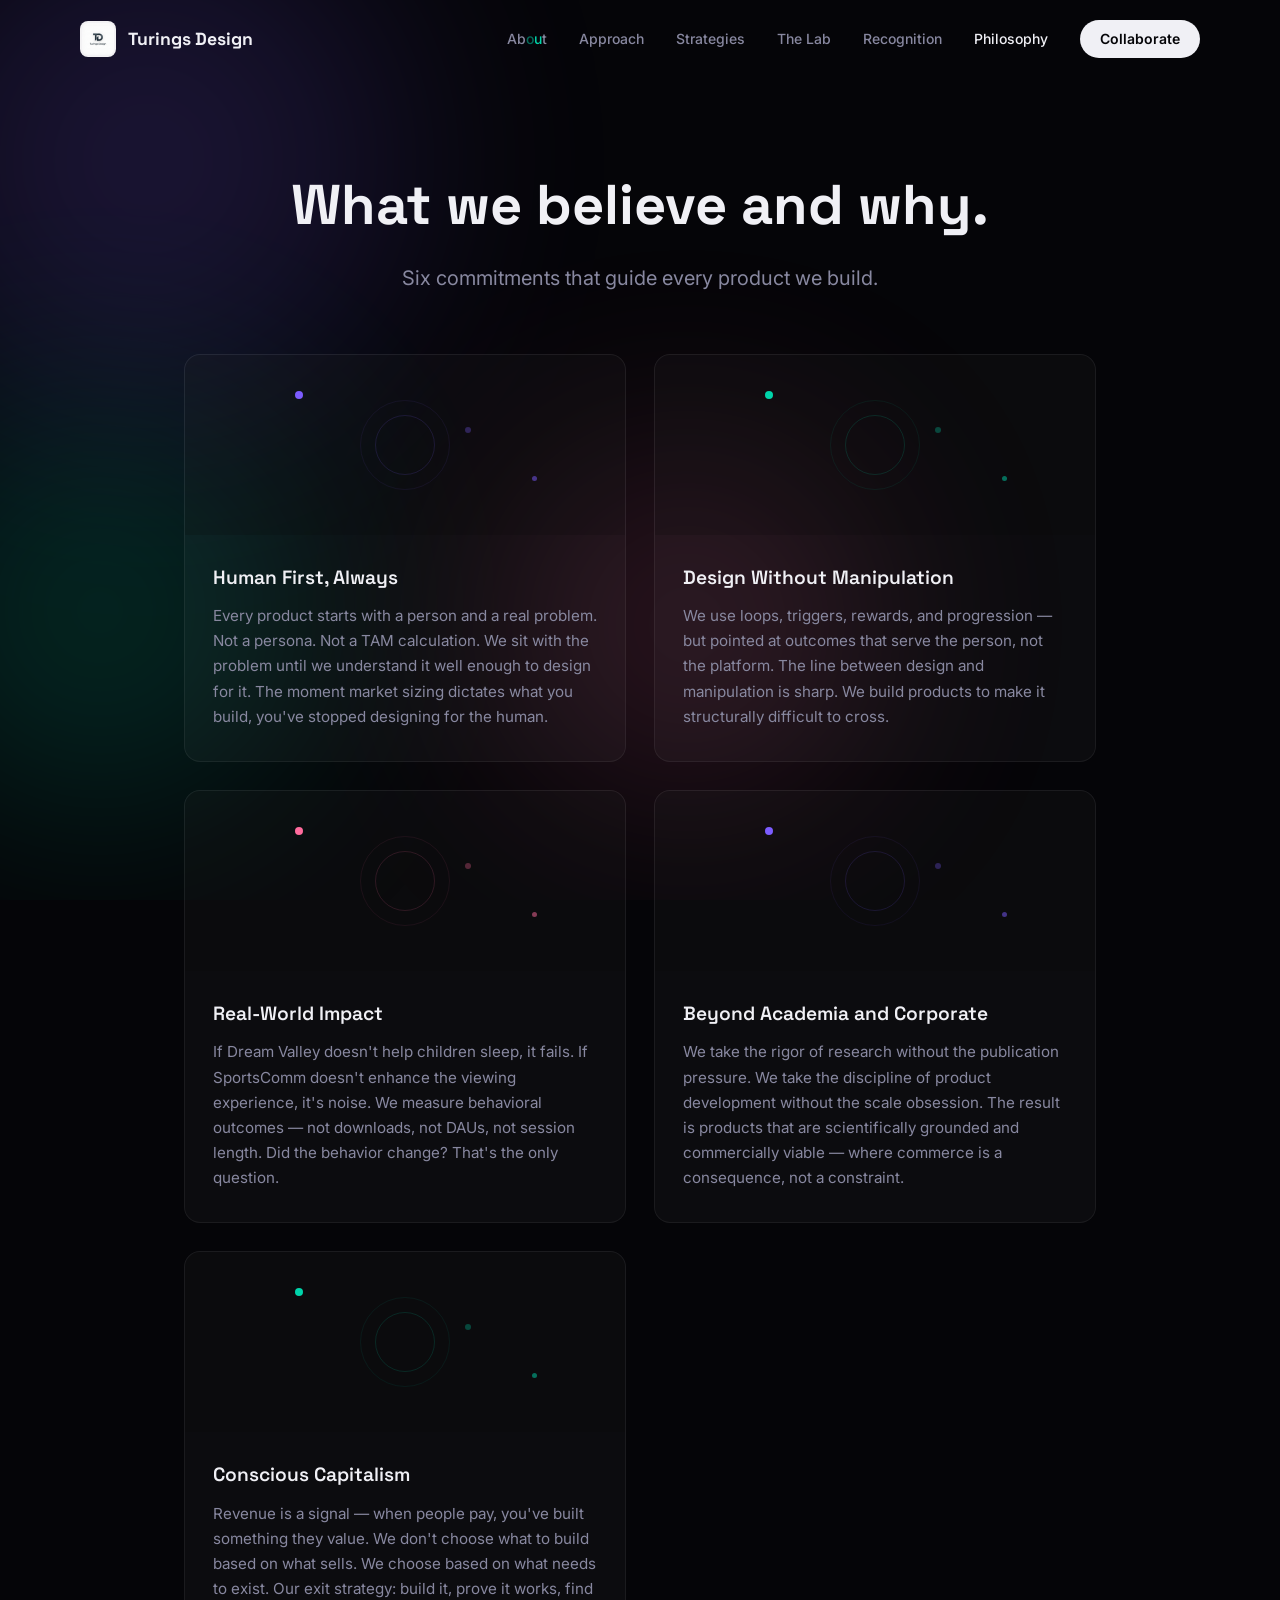
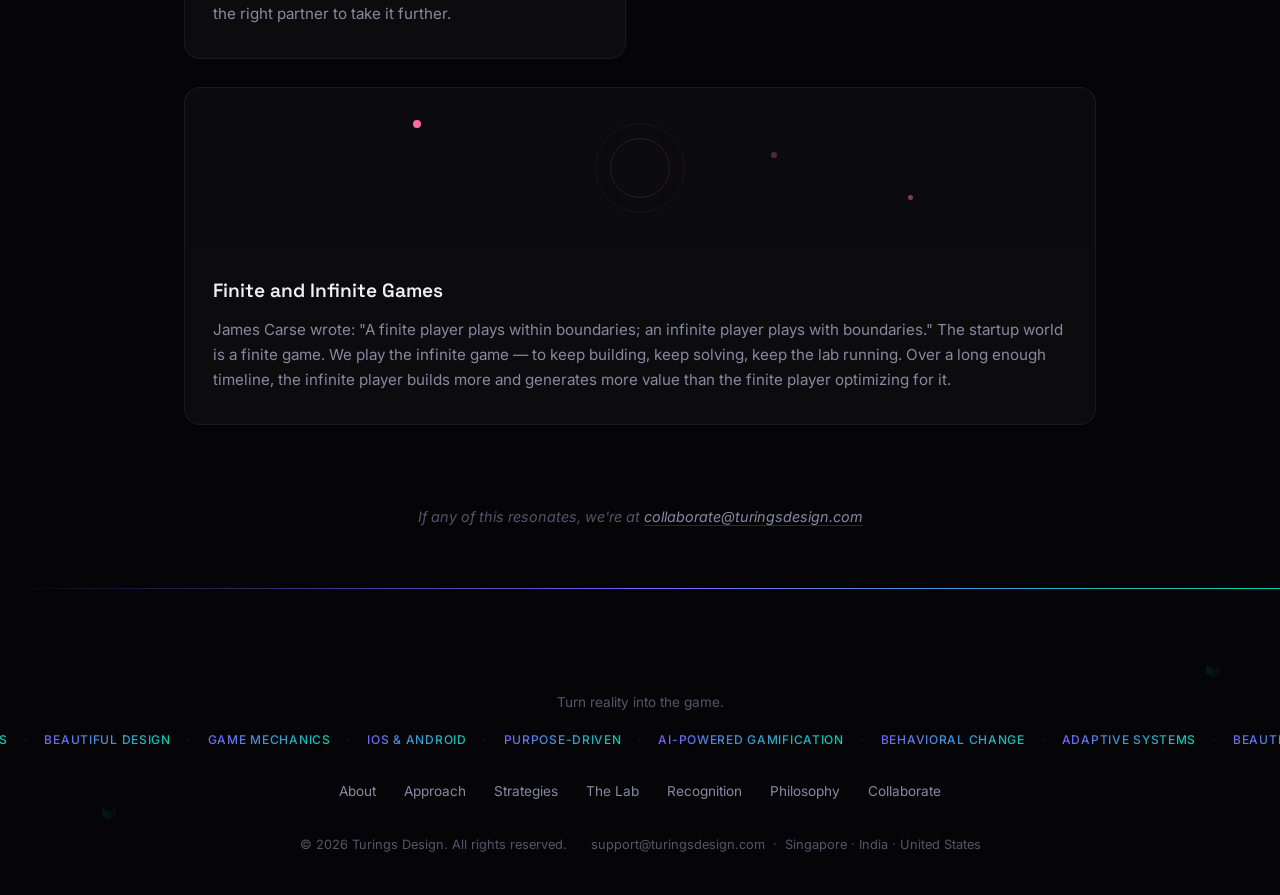
==== commit 1932af14: "Add What Makes Us Different and Recognition sections, redesign philosophy page - New "What Makes Us " ====
--- a/philosophy.html
+++ b/philosophy.html
@@ -28,17 +28,198 @@
   <meta name="twitter:description" content="What we believe about building products for people. Human-first design, behavioral architecture, and why scale is a consequence, not a goal.">
   <meta name="twitter:image" content="https://turingsdesign.com/og-image.png">
 
-  <link rel="preconnect" href="https://fonts.googleapis.com">
-  <link rel="preconnect" href="https://fonts.gstatic.com" crossorigin>
-  <link href="https://fonts.googleapis.com/css2?family=Inter:wght@300;400;500;600;700&family=Space+Grotesk:wght@400;500;600;700&display=swap" rel="stylesheet">
+  <!-- Fonts & Styles -->
+  <link href="https://fonts.googleapis.com/css2?family=Inter:wght@300;400;500;600;700;800;900&family=Space+Grotesk:wght@400;500;600;700&display=swap" rel="stylesheet">
   <link rel="stylesheet" href="styles.css">
+
+  <style>
+    /* ── Philosophy Page Styles ── */
+
+    .philosophy-header {
+      text-align: center;
+      padding: 160px 0 60px;
+      position: relative;
+      z-index: 1;
+    }
+    .philosophy-header h1 {
+      font-family: 'Space Grotesk', sans-serif;
+      font-size: clamp(2rem, 5vw, 3.5rem);
+      font-weight: 700;
+      color: var(--text-primary);
+      margin-bottom: 12px;
+    }
+    .philosophy-header .subtitle {
+      font-size: clamp(1rem, 2vw, 1.25rem);
+      color: var(--text-secondary);
+      font-weight: 400;
+    }
+
+    /* Card grid */
+    .philosophy-cards {
+      display: grid;
+      grid-template-columns: repeat(2, 1fr);
+      gap: 28px;
+      max-width: 960px;
+      margin: 0 auto;
+      padding: 0 24px 80px;
+      position: relative;
+      z-index: 1;
+    }
+    .philosophy-card {
+      background: rgba(255,255,255,0.03);
+      border: 1px solid rgba(255,255,255,0.06);
+      border-radius: 16px;
+      overflow: hidden;
+      transition: transform 0.35s ease, border-color 0.35s ease;
+    }
+    .philosophy-card:hover {
+      transform: translateY(-4px);
+      border-color: rgba(255,255,255,0.12);
+    }
+    .philosophy-card--full {
+      grid-column: 1 / -1;
+    }
+
+    /* Animated scene area */
+    .philosophy-card-scene {
+      position: relative;
+      height: 180px;
+      overflow: hidden;
+      background: rgba(0,0,0,0.15);
+    }
+    .philosophy-card--full .philosophy-card-scene {
+      height: 160px;
+    }
+
+    /* Floating dots */
+    .phil-float {
+      position: absolute;
+      border-radius: 50%;
+      animation: philFloat 6s ease-in-out infinite;
+    }
+    @keyframes philFloat {
+      0%, 100% { transform: translateY(0) scale(1); }
+      50% { transform: translateY(-18px) scale(1.15); }
+    }
+
+    /* Pulsing rings */
+    .phil-ring {
+      position: absolute;
+      border-radius: 50%;
+      border: 1.5px solid;
+      transform: translate(-50%, -50%);
+      animation: philPulse 4s ease-in-out infinite;
+    }
+    @keyframes philPulse {
+      0%, 100% { transform: translate(-50%, -50%) scale(1); opacity: 1; }
+      50% { transform: translate(-50%, -50%) scale(1.2); opacity: 0.5; }
+    }
+
+    /* Card body */
+    .philosophy-card-body {
+      padding: 28px 28px 32px;
+    }
+    .philosophy-card-body h3 {
+      font-family: 'Space Grotesk', sans-serif;
+      font-size: 1.2rem;
+      font-weight: 600;
+      color: var(--text-primary);
+      margin-bottom: 10px;
+    }
+    .philosophy-card-body p {
+      font-size: 0.95rem;
+      line-height: 1.65;
+      color: var(--text-secondary);
+    }
+
+    /* Background orbs */
+    .phil-bg {
+      position: fixed;
+      inset: 0;
+      z-index: 0;
+      pointer-events: none;
+      overflow: hidden;
+    }
+    .phil-bg .gradient-orb {
+      position: absolute;
+      border-radius: 50%;
+      filter: blur(120px);
+      opacity: 0.18;
+    }
+    .phil-bg .orb-1 {
+      width: 500px; height: 500px;
+      background: var(--accent-1);
+      top: -10%; left: -8%;
+      animation: orbDrift1 20s ease-in-out infinite;
+    }
+    .phil-bg .orb-2 {
+      width: 400px; height: 400px;
+      background: var(--accent-2);
+      bottom: 10%; right: -5%;
+      animation: orbDrift2 24s ease-in-out infinite;
+    }
+    .phil-bg .orb-3 {
+      width: 350px; height: 350px;
+      background: var(--accent-3);
+      top: 50%; left: 40%;
+      animation: orbDrift1 18s ease-in-out infinite reverse;
+    }
+    @keyframes orbDrift1 {
+      0%, 100% { transform: translate(0, 0); }
+      50% { transform: translate(40px, 30px); }
+    }
+    @keyframes orbDrift2 {
+      0%, 100% { transform: translate(0, 0); }
+      50% { transform: translate(-30px, -40px); }
+    }
+
+    /* CTA line at bottom */
+    .philosophy-cta {
+      text-align: center;
+      padding: 0 24px 60px;
+      position: relative;
+      z-index: 1;
+    }
+    .philosophy-cta p {
+      font-size: 0.9rem;
+      color: var(--text-muted);
+      font-style: italic;
+    }
+    .philosophy-cta a {
+      color: var(--text-secondary);
+      text-decoration: none;
+      border-bottom: 1px solid rgba(255,255,255,0.15);
+      transition: color 0.3s, border-color 0.3s;
+    }
+    .philosophy-cta a:hover {
+      color: var(--text-primary);
+      border-color: rgba(255,255,255,0.4);
+    }
+
+    /* Responsive */
+    @media (max-width: 700px) {
+      .philosophy-cards {
+        grid-template-columns: 1fr;
+      }
+      .philosophy-header {
+        padding: 130px 0 40px;
+      }
+      .philosophy-card-scene {
+        height: 140px;
+      }
+    }
+  </style>
 </head>
 <body>
 
-  <!-- Cursor follower -->
-  <div class="cursor-glow" id="cursorGlow"></div>
-
-  <!-- Navigation -->
+  <!-- Background gradient orbs -->
+  <div class="phil-bg">
+    <div class="gradient-orb orb-1"></div>
+    <div class="gradient-orb orb-2"></div>
+    <div class="gradient-orb orb-3"></div>
+  </div>
+
+  <!-- Nav -->
   <nav class="nav" id="nav">
     <div class="nav-shimmer-line"></div>
     <div class="nav-inner">
@@ -47,12 +228,13 @@
         <span class="logo-text">Turings Design</span>
       </a>
       <div class="nav-links" id="navLinks">
-        <a href="index.html#work" class="nav-link">Work</a>
+        <a href="index.html#about" class="nav-link">About</a>
         <a href="index.html#approach" class="nav-link">Approach</a>
+        <a href="index.html#strategies" class="nav-link">Strategies</a>
+        <a href="index.html#lab" class="nav-link">The Lab</a>
         <a href="index.html#recognition" class="nav-link">Recognition</a>
-        <a href="index.html#about" class="nav-link">About</a>
         <a href="philosophy.html" class="nav-link" style="color: var(--text-primary);">Philosophy</a>
-        <a href="index.html#contact" class="nav-link nav-link--cta">Collaborate</a>
+        <a href="index.html#collaborate" class="nav-link nav-link--cta">Collaborate</a>
       </div>
       <button class="nav-toggle" id="navToggle" aria-label="Toggle menu">
         <span></span><span></span><span></span>
@@ -60,85 +242,111 @@
     </div>
   </nav>
 
-  <main class="philosophy-page">
-
-    <!-- Background orbs (no hero-canvas, just subtle gradient) -->
-    <div class="hero-bg" style="position: fixed; z-index: -1; opacity: 0.4;">
-      <div class="gradient-orb orb-1"></div>
-      <div class="gradient-orb orb-2"></div>
-      <div class="gradient-orb orb-3"></div>
-    </div>
-
-    <div class="philosophy-page-header reveal">
+  <main>
+
+    <!-- Header -->
+    <div class="philosophy-header">
       <h1>What we believe and why.</h1>
-      <p class="subtitle">This is not a manifesto. It's a set of commitments that guide every product we build.</p>
-    </div>
-
-    <hr class="philosophy-divider">
-
-    <section class="philosophy-section reveal">
-      <h2>Human First, Always</h2>
-      <p>Every product we build starts with a person. Not a persona. Not a user segment. Not a TAM calculation. A person with a real problem &mdash; a child who won't sleep, a parent who's exhausted, an athlete whose game goes unwatched, a professional whose wellness app sits unused.</p>
-      <p>We sit with the problem before we design anything. We ask: what is this person actually trying to do? Where does their behavior break down? Why do the existing solutions fail them? And only when we understand the human well enough do we start building.</p>
-      <p>This is not user-centered design as a methodology. It's a commitment. The moment you let market sizing or investor appetite determine what you build, you've stopped designing for the human and started designing for the spreadsheet. We refuse to do that.</p>
-    </section>
-
-    <hr class="philosophy-divider">
-
-    <section class="philosophy-section reveal">
-      <h2>Behavioral Design Without Manipulation</h2>
-      <p>Game mechanics are the most powerful behavior-change technology ever created. They can make people do almost anything &mdash; spend money they don't have, scroll for hours they don't intend, chase rewards that don't matter. The games industry has perfected this.</p>
-      <p>We use the same mechanics &mdash; loops, triggers, rewards, progression, social proof &mdash; but we point them at outcomes that serve the person, not the platform. This is a deliberate and non-negotiable constraint.</p>
-      <p>A sleep story that uses narrative pacing to slow a child's breathing is behavioral design. A wellness app that uses streaks to build genuine meditation habits is behavioral design. A social platform that rewards authentic voice contributions over performative content is behavioral design.</p>
-      <p>A notification that guilt-trips you into opening an app is manipulation. A progress bar that measures time-spent instead of outcomes-achieved is manipulation. A leaderboard that creates anxiety instead of motivation is manipulation.</p>
-      <p>The line between design and manipulation is not blurry. It is sharp. We stay on the right side of it, and we build our products to make it structurally difficult to cross.</p>
-    </section>
-
-    <hr class="philosophy-divider">
-
-    <section class="philosophy-section reveal">
-      <h2>Real-World Impact, No Fluff</h2>
-      <p>We are not an art project. We are not doing this to make beautiful things for their own sake. Beauty matters &mdash; every pixel is considered, every interaction is crafted &mdash; but beauty without effectiveness is decoration.</p>
-      <p>Our products must work. If Dream Valley doesn't actually help children fall asleep, it's a failure &mdash; no matter how beautiful the illustrations or how elegant the AI. If SportsComm's commentary doesn't enhance the viewing experience, it's noise. If Bliss+ doesn't lead to real habit formation, it's another wellness app that gets uninstalled.</p>
-      <p>We measure behavioral outcomes. Not downloads. Not DAUs. Not session length. Did the behavior change? That is the only question that matters. If yes, the product works. If no, we rebuild.</p>
-      <p>This is what keeps us grounded. Not theory. Not philosophy. Results. For real people. In the real world.</p>
-    </section>
-
-    <hr class="philosophy-divider">
-
-    <section class="philosophy-section reveal">
-      <h2>Beyond Academia and Corporate Expectations</h2>
-      <p>Two forces distort the work of building things for people.</p>
-      <p>Academia optimizes for novelty and publication. The incentive is to produce research that gets cited, not solutions that get used. Brilliant work sits in journals that practitioners never read. The distance between insight and impact grows wider every year.</p>
-      <p>Corporate product development optimizes for scale and revenue. The incentive is to build what the largest addressable market will pay for, not what the most pressing problem demands. Products get trimmed to fit business models. Features get prioritized by revenue potential, not by human need.</p>
-      <p>We sit between these two worlds and belong to neither. We take the rigor of research &mdash; evidence-based design, behavioral science, measurable outcomes &mdash; without the publication pressure. We take the discipline of product development &mdash; shipping real products, testing with real users, iterating based on real data &mdash; without the scale obsession.</p>
-      <p>The result is products that are both scientifically grounded and commercially viable &mdash; but where the science serves the human and the commerce is a consequence, not a constraint.</p>
-      <p>Some of our products will scale to millions of users. Some will remain small, proven, effective, and available for the right partner to take further. Both are legitimate outcomes. We do not apologize for building things that work but don't scale. And we do not apologize for building things that scale &mdash; as long as the scaling doesn't compromise the human.</p>
-    </section>
-
-    <hr class="philosophy-divider">
-
-    <section class="philosophy-section reveal">
-      <h2>Conscious Capitalism</h2>
-      <p>Money is part of the picture. Revenue is a signal &mdash; when people pay for something, it means you've built something they genuinely value. When a company wants to acquire a product, it means the solution is strong enough to be worth owning.</p>
-      <p>We are not non-profit. We are not open source. We are a commercial entity that builds products, generates revenue, and makes our products available for acquisition or partnership. This is deliberate.</p>
-      <p>But commercialization is a consequence, not a goal. We do not choose what to build based on what will sell. We choose what to build based on what needs to exist. If it sells &mdash; good, that's confirmation. If it doesn't sell yet &mdash; the work is still valid.</p>
-      <p>Scale is also a consequence. Some problems are universal (children everywhere need sleep), so the solution naturally scales. Some problems are specific (a particular industry's engagement challenge), so the solution remains niche. We do not force scale onto products that don't need it, and we do not constrain products that want to grow.</p>
-      <p>Our exit strategy for each product is: build it, prove it works, and find the right partner to take it further. The right partner is someone who will preserve the integrity of the solution while giving it the distribution and resources we cannot. This is not failure to scale &mdash; it is the most responsible way to ensure the work reaches the people who need it.</p>
-    </section>
-
-    <hr class="philosophy-divider">
-
-    <section class="philosophy-section reveal">
-      <h2>A Note on Finite and Infinite Games</h2>
-      <p>James Carse wrote: "A finite player plays within boundaries; an infinite player plays with boundaries."</p>
-      <p>The startup world is a finite game. Raise money. Hit milestones. Exit. Win. The boundaries are clear: TAM, ARR, burn rate, runway, valuation. Success is defined. Failure is defined. The game ends.</p>
-      <p>We play the infinite game. The goal is not to win &mdash; it is to keep playing. To keep building. To keep solving problems. To keep the lab running. Products come and go. Some succeed spectacularly. Some serve quietly. The lab continues.</p>
-      <p>This is not idealism. It is strategy. Finite players optimize for one big outcome and accept the risk that it doesn't arrive. Infinite players optimize for continuous creation and let the outcomes accumulate. Over a long enough timeline, the infinite player builds more, solves more, and &mdash; paradoxically &mdash; generates more commercial value than the finite player who was optimizing for commercial value all along.</p>
-      <p>Carse didn't write about startups. But he described exactly what we're doing. Thank you.</p>
-    </section>
-
-    <div class="philosophy-footer">
+      <p class="subtitle">Six commitments that guide every product we build.</p>
+    </div>
+
+    <!-- Philosophy Cards -->
+    <div class="philosophy-cards">
+
+      <!-- Card 1: Human First, Always -->
+      <div class="philosophy-card">
+        <div class="philosophy-card-scene">
+          <div class="phil-float" style="width:8px;height:8px;background:var(--accent-1);top:20%;left:25%;animation-delay:0s;"></div>
+          <div class="phil-float" style="width:5px;height:5px;background:var(--accent-1);opacity:0.5;bottom:30%;right:20%;animation-delay:1s;"></div>
+          <div class="phil-float" style="width:6px;height:6px;background:var(--accent-1);opacity:0.3;top:40%;right:35%;animation-delay:2s;"></div>
+          <div class="phil-ring" style="width:60px;height:60px;border-color:rgba(124,92,255,0.15);top:50%;left:50%;"></div>
+          <div class="phil-ring" style="width:90px;height:90px;border-color:rgba(124,92,255,0.08);top:50%;left:50%;animation-delay:1.5s;"></div>
+        </div>
+        <div class="philosophy-card-body">
+          <h3>Human First, Always</h3>
+          <p>Every product starts with a person and a real problem. Not a persona. Not a TAM calculation. We sit with the problem until we understand it well enough to design for it. The moment market sizing dictates what you build, you've stopped designing for the human.</p>
+        </div>
+      </div>
+
+      <!-- Card 2: Design Without Manipulation -->
+      <div class="philosophy-card">
+        <div class="philosophy-card-scene">
+          <div class="phil-float" style="width:8px;height:8px;background:var(--accent-2);top:20%;left:25%;animation-delay:0s;"></div>
+          <div class="phil-float" style="width:5px;height:5px;background:var(--accent-2);opacity:0.5;bottom:30%;right:20%;animation-delay:1s;"></div>
+          <div class="phil-float" style="width:6px;height:6px;background:var(--accent-2);opacity:0.3;top:40%;right:35%;animation-delay:2s;"></div>
+          <div class="phil-ring" style="width:60px;height:60px;border-color:rgba(0,212,170,0.15);top:50%;left:50%;"></div>
+          <div class="phil-ring" style="width:90px;height:90px;border-color:rgba(0,212,170,0.08);top:50%;left:50%;animation-delay:1.5s;"></div>
+        </div>
+        <div class="philosophy-card-body">
+          <h3>Design Without Manipulation</h3>
+          <p>We use loops, triggers, rewards, and progression — but pointed at outcomes that serve the person, not the platform. The line between design and manipulation is sharp. We build products to make it structurally difficult to cross.</p>
+        </div>
+      </div>
+
+      <!-- Card 3: Real-World Impact -->
+      <div class="philosophy-card">
+        <div class="philosophy-card-scene">
+          <div class="phil-float" style="width:8px;height:8px;background:var(--accent-3);top:20%;left:25%;animation-delay:0s;"></div>
+          <div class="phil-float" style="width:5px;height:5px;background:var(--accent-3);opacity:0.5;bottom:30%;right:20%;animation-delay:1s;"></div>
+          <div class="phil-float" style="width:6px;height:6px;background:var(--accent-3);opacity:0.3;top:40%;right:35%;animation-delay:2s;"></div>
+          <div class="phil-ring" style="width:60px;height:60px;border-color:rgba(255,107,157,0.15);top:50%;left:50%;"></div>
+          <div class="phil-ring" style="width:90px;height:90px;border-color:rgba(255,107,157,0.08);top:50%;left:50%;animation-delay:1.5s;"></div>
+        </div>
+        <div class="philosophy-card-body">
+          <h3>Real-World Impact</h3>
+          <p>If Dream Valley doesn't help children sleep, it fails. If SportsComm doesn't enhance the viewing experience, it's noise. We measure behavioral outcomes — not downloads, not DAUs, not session length. Did the behavior change? That's the only question.</p>
+        </div>
+      </div>
+
+      <!-- Card 4: Beyond Academia and Corporate -->
+      <div class="philosophy-card">
+        <div class="philosophy-card-scene">
+          <div class="phil-float" style="width:8px;height:8px;background:var(--accent-1);top:20%;left:25%;animation-delay:0s;"></div>
+          <div class="phil-float" style="width:5px;height:5px;background:var(--accent-1);opacity:0.5;bottom:30%;right:20%;animation-delay:1s;"></div>
+          <div class="phil-float" style="width:6px;height:6px;background:var(--accent-1);opacity:0.3;top:40%;right:35%;animation-delay:2s;"></div>
+          <div class="phil-ring" style="width:60px;height:60px;border-color:rgba(124,92,255,0.15);top:50%;left:50%;"></div>
+          <div class="phil-ring" style="width:90px;height:90px;border-color:rgba(124,92,255,0.08);top:50%;left:50%;animation-delay:1.5s;"></div>
+        </div>
+        <div class="philosophy-card-body">
+          <h3>Beyond Academia and Corporate</h3>
+          <p>We take the rigor of research without the publication pressure. We take the discipline of product development without the scale obsession. The result is products that are scientifically grounded and commercially viable — where commerce is a consequence, not a constraint.</p>
+        </div>
+      </div>
+
+      <!-- Card 5: Conscious Capitalism -->
+      <div class="philosophy-card">
+        <div class="philosophy-card-scene">
+          <div class="phil-float" style="width:8px;height:8px;background:var(--accent-2);top:20%;left:25%;animation-delay:0s;"></div>
+          <div class="phil-float" style="width:5px;height:5px;background:var(--accent-2);opacity:0.5;bottom:30%;right:20%;animation-delay:1s;"></div>
+          <div class="phil-float" style="width:6px;height:6px;background:var(--accent-2);opacity:0.3;top:40%;right:35%;animation-delay:2s;"></div>
+          <div class="phil-ring" style="width:60px;height:60px;border-color:rgba(0,212,170,0.15);top:50%;left:50%;"></div>
+          <div class="phil-ring" style="width:90px;height:90px;border-color:rgba(0,212,170,0.08);top:50%;left:50%;animation-delay:1.5s;"></div>
+        </div>
+        <div class="philosophy-card-body">
+          <h3>Conscious Capitalism</h3>
+          <p>Revenue is a signal — when people pay, you've built something they value. We don't choose what to build based on what sells. We choose based on what needs to exist. Our exit strategy: build it, prove it works, find the right partner to take it further.</p>
+        </div>
+      </div>
+
+      <!-- Card 6: Finite and Infinite Games (full width) -->
+      <div class="philosophy-card philosophy-card--full">
+        <div class="philosophy-card-scene">
+          <div class="phil-float" style="width:8px;height:8px;background:var(--accent-3);top:20%;left:25%;animation-delay:0s;"></div>
+          <div class="phil-float" style="width:5px;height:5px;background:var(--accent-3);opacity:0.5;bottom:30%;right:20%;animation-delay:1s;"></div>
+          <div class="phil-float" style="width:6px;height:6px;background:var(--accent-3);opacity:0.3;top:40%;right:35%;animation-delay:2s;"></div>
+          <div class="phil-ring" style="width:60px;height:60px;border-color:rgba(255,107,157,0.15);top:50%;left:50%;"></div>
+          <div class="phil-ring" style="width:90px;height:90px;border-color:rgba(255,107,157,0.08);top:50%;left:50%;animation-delay:1.5s;"></div>
+        </div>
+        <div class="philosophy-card-body">
+          <h3>Finite and Infinite Games</h3>
+          <p>James Carse wrote: "A finite player plays within boundaries; an infinite player plays with boundaries." The startup world is a finite game. We play the infinite game — to keep building, keep solving, keep the lab running. Over a long enough timeline, the infinite player builds more and generates more value than the finite player optimizing for it.</p>
+        </div>
+      </div>
+
+    </div>
+
+    <!-- CTA -->
+    <div class="philosophy-cta">
       <p>If any of this resonates, we're at <a href="mailto:collaborate@turingsdesign.com">collaborate@turingsdesign.com</a></p>
     </div>
 
@@ -164,19 +372,41 @@
             <img src="logo.png" alt="Turings Design" class="logo-mark-img">
             <span class="logo-text">Turings Design</span>
           </a>
-          <p class="footer-tagline">Real problems. Human solutions.</p>
+          <p class="footer-tagline">Turn reality into the game.</p>
+          <div class="footer-ticker">
+            <span class="footer-ticker-track">
+              <span>AI-Powered Gamification</span><span>&middot;</span>
+              <span>Behavioral Change</span><span>&middot;</span>
+              <span>Adaptive Systems</span><span>&middot;</span>
+              <span>Beautiful Design</span><span>&middot;</span>
+              <span>Game Mechanics</span><span>&middot;</span>
+              <span>iOS &amp; Android</span><span>&middot;</span>
+              <span>Purpose-Driven</span><span>&middot;</span>
+              <span>AI-Powered Gamification</span><span>&middot;</span>
+              <span>Behavioral Change</span><span>&middot;</span>
+              <span>Adaptive Systems</span><span>&middot;</span>
+              <span>Beautiful Design</span><span>&middot;</span>
+              <span>Game Mechanics</span><span>&middot;</span>
+              <span>iOS &amp; Android</span><span>&middot;</span>
+              <span>Purpose-Driven</span>
+            </span>
+          </div>
         </div>
         <div class="footer-links">
-          <a href="index.html#work" class="footer-sweep-link">Work</a>
+          <a href="index.html#about" class="footer-sweep-link">About</a>
           <a href="index.html#approach" class="footer-sweep-link">Approach</a>
+          <a href="index.html#strategies" class="footer-sweep-link">Strategies</a>
+          <a href="index.html#lab" class="footer-sweep-link">The Lab</a>
           <a href="index.html#recognition" class="footer-sweep-link">Recognition</a>
           <a href="philosophy.html" class="footer-sweep-link">Philosophy</a>
-          <a href="index.html#contact" class="footer-sweep-link">Collaborate</a>
+          <a href="index.html#collaborate" class="footer-sweep-link">Collaborate</a>
         </div>
         <div class="footer-bottom">
           <p>&copy; 2026 Turings Design. All rights reserved.</p>
           <div class="footer-meta">
-            <a href="mailto:collaborate@turingsdesign.com">collaborate@turingsdesign.com</a>
+            <a href="mailto:support@turingsdesign.com">support@turingsdesign.com</a>
+            <span>&middot;</span>
+            <span>Singapore &middot; India &middot; United States</span>
           </div>
         </div>
       </div>
@@ -184,6 +414,5 @@
   </footer>
 
   <script src="script.js" defer></script>
-
 </body>
 </html>
--- a/styles.css
+++ b/styles.css
@@ -217,7 +217,7 @@
   padding: 8px 20px;
   border-radius: 100px;
   font-weight: 600;
-  transition: all 0.3s var(--ease-out-expo);
+  transition: transform 0.3s var(--ease-out-expo), box-shadow 0.3s var(--ease-out-expo);
 }
 
 .nav-link--cta::after {
@@ -228,6 +228,7 @@
   color: var(--bg-primary);
   transform: translateY(-1px);
   box-shadow: 0 4px 20px rgba(255, 255, 255, 0.2);
+  animation: none;
 }
 
 .nav-toggle {
@@ -445,23 +446,37 @@
 .btn-primary {
   background: var(--text-primary);
   color: var(--bg-primary);
+  animation: btnColorCyclePrimary 8s ease-in-out infinite;
 }
 
 .btn-primary:hover {
   transform: translateY(-2px);
   box-shadow: 0 8px 30px rgba(255, 255, 255, 0.15);
+}
+
+@keyframes btnColorCyclePrimary {
+  0%, 100% { background: var(--text-primary); }
+  33% { background: var(--accent-2); }
+  66% { background: var(--accent-1); }
 }
 
 .btn-secondary {
   background: transparent;
   color: var(--text-primary);
   border: 1px solid var(--border-color-hover);
+  animation: btnColorCycleSecondary 8s ease-in-out 2s infinite;
 }
 
 .btn-secondary:hover {
   background: rgba(255, 255, 255, 0.05);
   border-color: rgba(255, 255, 255, 0.2);
   transform: translateY(-2px);
+}
+
+@keyframes btnColorCycleSecondary {
+  0%, 100% { border-color: var(--border-color-hover); color: var(--text-primary); }
+  33% { border-color: var(--accent-2); color: var(--accent-2); }
+  66% { border-color: var(--accent-1); color: var(--accent-1); }
 }
 
 .btn-sm {
@@ -480,6 +495,8 @@
   align-items: center;
   justify-content: center;
   gap: 40px;
+  position: relative;
+  z-index: 3;
 }
 
 .stat {
@@ -490,20 +507,14 @@
   font-family: var(--font-heading);
   font-size: 2rem;
   font-weight: 700;
-  background: var(--gradient-text);
-  -webkit-background-clip: text;
-  -webkit-text-fill-color: transparent;
-  background-clip: text;
+  color: var(--text-primary);
 }
 
 .stat-suffix {
   font-family: var(--font-heading);
   font-size: 2rem;
   font-weight: 700;
-  background: var(--gradient-text);
-  -webkit-background-clip: text;
-  -webkit-text-fill-color: transparent;
-  background-clip: text;
+  color: var(--text-primary);
 }
 
 .stat-label {
@@ -640,6 +651,526 @@
   font-size: 0.9rem;
   color: var(--text-secondary);
   line-height: 1.6;
+}
+
+/* ============================================================
+   Strategies Section
+   ============================================================ */
+
+.section-strategies {
+  padding: var(--section-padding) 0;
+}
+
+.strategies-grid {
+  display: grid;
+  grid-template-columns: repeat(3, 1fr);
+  gap: 1.5rem;
+  margin-top: 3rem;
+}
+
+@media (max-width: 900px) {
+  .strategies-grid {
+    grid-template-columns: repeat(2, 1fr);
+  }
+}
+
+@media (max-width: 600px) {
+  .strategies-grid {
+    grid-template-columns: 1fr;
+  }
+}
+
+.strategy-card {
+  background: rgba(255, 255, 255, 0.03);
+  border: 1px solid rgba(255, 255, 255, 0.06);
+  border-radius: 16px;
+  padding: 2rem;
+  transition: transform 0.3s ease, border-color 0.3s ease;
+}
+
+.strategy-card:hover {
+  transform: translateY(-4px);
+  border-color: rgba(255, 255, 255, 0.12);
+}
+
+.strategy-name {
+  font-size: 1.25rem;
+  font-weight: 600;
+  color: var(--text-primary);
+  margin-bottom: 0.25rem;
+}
+
+.strategy-hook {
+  font-size: 0.95rem;
+  font-style: italic;
+  color: var(--accent-1);
+  margin-bottom: 1rem;
+}
+
+.strategy-body {
+  font-size: 0.875rem;
+  line-height: 1.7;
+  color: var(--text-muted);
+}
+
+/* ── Strategy Scene (shared) ── */
+
+.strategy-scene {
+  height: 80px;
+  margin-bottom: 20px;
+  position: relative;
+  display: flex;
+  align-items: center;
+  justify-content: center;
+  border-radius: 12px;
+  background: rgba(124, 92, 255, 0.03);
+  border: 1px solid rgba(124, 92, 255, 0.06);
+  overflow: hidden;
+}
+
+/* ── 1. AI Mentor — Avatar with data streams + nudge arrow ── */
+
+.scene-mentor {
+  background: rgba(124, 92, 255, 0.03);
+  border-color: rgba(124, 92, 255, 0.06);
+}
+
+.mentor-avatar {
+  width: 24px;
+  height: 24px;
+  border-radius: 50%;
+  background: linear-gradient(135deg, var(--accent-1), var(--accent-2));
+  opacity: 0.7;
+  position: relative;
+  z-index: 1;
+  animation: mentorPulseGlow 3s ease-in-out infinite;
+}
+
+.mentor-pulse {
+  position: absolute;
+  width: 24px;
+  height: 24px;
+  border-radius: 50%;
+  border: 1px solid var(--accent-1);
+  top: 50%;
+  left: 50%;
+  transform: translate(-50%, -50%) scale(1);
+  animation: mentorRipple 3s ease-out infinite;
+}
+
+@keyframes mentorRipple {
+  0% { transform: translate(-50%, -50%) scale(1); opacity: 0.5; }
+  100% { transform: translate(-50%, -50%) scale(3); opacity: 0; }
+}
+
+@keyframes mentorPulseGlow {
+  0%, 100% { box-shadow: 0 0 6px rgba(124, 92, 255, 0.2); }
+  50% { box-shadow: 0 0 16px rgba(124, 92, 255, 0.5); }
+}
+
+.mentor-data {
+  position: absolute;
+  height: 2px;
+  border-radius: 1px;
+  animation: mentorDataFlow 2.5s ease-in-out infinite;
+}
+
+.md-1 { width: 20px; left: 15%; top: 25%; background: rgba(124, 92, 255, 0.3); animation-delay: 0s; }
+.md-2 { width: 16px; left: 10%; top: 50%; background: rgba(0, 212, 170, 0.3); animation-delay: 0.5s; }
+.md-3 { width: 24px; left: 12%; top: 70%; background: rgba(255, 107, 157, 0.25); animation-delay: 1s; }
+
+@keyframes mentorDataFlow {
+  0% { transform: translateX(-10px); opacity: 0; }
+  30% { opacity: 1; }
+  70% { opacity: 1; }
+  100% { transform: translateX(30px); opacity: 0; }
+}
+
+.mentor-nudge {
+  position: absolute;
+  right: 18%;
+  font-size: 0.7rem;
+  font-weight: 700;
+  color: var(--accent-2);
+  opacity: 0;
+  animation: mentorNudgeAppear 3s ease infinite 1.2s;
+}
+
+@keyframes mentorNudgeAppear {
+  0%, 20% { opacity: 0; transform: translateX(-5px); }
+  30% { opacity: 1; transform: translateX(0); }
+  60% { opacity: 1; transform: translateX(0); }
+  80%, 100% { opacity: 0; transform: translateX(5px); }
+}
+
+/* ── 2. Mood-Adaptive Content — Book pages shifting + mood indicator ── */
+
+.scene-mood {
+  background: rgba(255, 107, 157, 0.02);
+  border-color: rgba(255, 107, 157, 0.06);
+}
+
+.mood-book {
+  width: 40px;
+  height: 50px;
+  position: relative;
+  z-index: 1;
+}
+
+.mood-page {
+  position: absolute;
+  width: 100%;
+  height: 100%;
+  border-radius: 2px 6px 6px 2px;
+  border: 1px solid rgba(255, 107, 157, 0.12);
+  transform-origin: left center;
+}
+
+.mp-1 {
+  background: rgba(255, 107, 157, 0.08);
+  animation: moodPageFlip 4s ease-in-out infinite;
+}
+
+.mp-2 {
+  background: rgba(255, 107, 157, 0.05);
+  animation: moodPageFlip 4s ease-in-out infinite 0.3s;
+}
+
+.mp-3 {
+  background: rgba(255, 107, 157, 0.03);
+  animation: moodPageFlip 4s ease-in-out infinite 0.6s;
+}
+
+@keyframes moodPageFlip {
+  0%, 30% { transform: rotateY(0deg); }
+  40% { transform: rotateY(-30deg); }
+  60% { transform: rotateY(-30deg); }
+  70%, 100% { transform: rotateY(0deg); }
+}
+
+.mood-indicator {
+  position: absolute;
+  right: 22%;
+  width: 10px;
+  height: 10px;
+  border-radius: 50%;
+  animation: moodShift 4s ease-in-out infinite;
+}
+
+@keyframes moodShift {
+  0%, 20% { background: rgba(255, 107, 157, 0.6); box-shadow: 0 0 8px rgba(255, 107, 157, 0.3); }
+  50% { background: rgba(124, 92, 255, 0.6); box-shadow: 0 0 8px rgba(124, 92, 255, 0.3); }
+  80%, 100% { background: rgba(0, 212, 170, 0.6); box-shadow: 0 0 8px rgba(0, 212, 170, 0.3); }
+}
+
+.mood-wave {
+  position: absolute;
+  width: 30px;
+  height: 1px;
+  right: 15%;
+  border-radius: 1px;
+}
+
+.mw-1 {
+  top: 35%;
+  background: rgba(255, 107, 157, 0.2);
+  animation: moodWaveShift 4s ease infinite 0.2s;
+}
+
+.mw-2 {
+  bottom: 30%;
+  background: rgba(0, 212, 170, 0.2);
+  animation: moodWaveShift 4s ease infinite 0.8s;
+}
+
+@keyframes moodWaveShift {
+  0%, 20% { width: 30px; opacity: 0.3; }
+  50% { width: 18px; opacity: 0.7; }
+  80%, 100% { width: 30px; opacity: 0.3; }
+}
+
+/* ── 3. Health as Investment — Growth curve + return indicator ── */
+
+.scene-invest {
+  background: rgba(0, 212, 170, 0.02);
+  border-color: rgba(0, 212, 170, 0.06);
+}
+
+.invest-chart {
+  position: relative;
+  width: 120px;
+  height: 50px;
+}
+
+.invest-svg {
+  overflow: visible;
+}
+
+.invest-line {
+  stroke-dasharray: 200;
+  stroke-dashoffset: 200;
+  animation: investDraw 3s ease-out infinite;
+}
+
+.invest-fill {
+  opacity: 0;
+  animation: investFillIn 3s ease-out infinite;
+}
+
+@keyframes investDraw {
+  0% { stroke-dashoffset: 200; }
+  40% { stroke-dashoffset: 0; }
+  80% { stroke-dashoffset: 0; }
+  100% { stroke-dashoffset: 200; }
+}
+
+@keyframes investFillIn {
+  0%, 10% { opacity: 0; }
+  40% { opacity: 1; }
+  80% { opacity: 1; }
+  100% { opacity: 0; }
+}
+
+.invest-dot {
+  position: absolute;
+  width: 5px;
+  height: 5px;
+  border-radius: 50%;
+  background: var(--accent-2);
+  top: 2px;
+  right: 0;
+  opacity: 0;
+  box-shadow: 0 0 6px rgba(0, 212, 170, 0.5);
+  animation: investDotAppear 3s ease infinite;
+}
+
+@keyframes investDotAppear {
+  0%, 35% { opacity: 0; transform: scale(0); }
+  45% { opacity: 1; transform: scale(1.3); }
+  55% { opacity: 1; transform: scale(1); }
+  80% { opacity: 1; }
+  100% { opacity: 0; }
+}
+
+.invest-plus {
+  position: absolute;
+  right: 12%;
+  top: 18%;
+  font-family: var(--font-heading);
+  font-size: 0.6rem;
+  font-weight: 700;
+  color: var(--accent-2);
+  opacity: 0;
+  animation: investPlusFloat 3s ease infinite 0.8s;
+}
+
+@keyframes investPlusFloat {
+  0%, 20% { opacity: 0; transform: translateY(5px); }
+  35% { opacity: 1; transform: translateY(0); }
+  60% { opacity: 1; transform: translateY(-2px); }
+  80%, 100% { opacity: 0; transform: translateY(-8px); }
+}
+
+/* ── 4. Voice-First — Audio bars equalizer + score ── */
+
+.scene-voice {
+  background: rgba(124, 92, 255, 0.02);
+  border-color: rgba(124, 92, 255, 0.06);
+}
+
+.voice-bar {
+  width: 3px;
+  border-radius: 2px;
+  background: var(--accent-1);
+  margin: 0 2px;
+  animation: voiceEq 1.2s ease-in-out infinite;
+}
+
+.vb-1 { height: 12px; animation-delay: 0s; opacity: 0.5; }
+.vb-2 { height: 20px; animation-delay: 0.1s; opacity: 0.6; }
+.vb-3 { height: 30px; animation-delay: 0.2s; opacity: 0.7; }
+.vb-4 { height: 18px; animation-delay: 0.3s; opacity: 0.6; }
+.vb-5 { height: 35px; animation-delay: 0.15s; opacity: 0.8; }
+.vb-6 { height: 22px; animation-delay: 0.25s; opacity: 0.6; }
+.vb-7 { height: 28px; animation-delay: 0.35s; opacity: 0.7; }
+.vb-8 { height: 14px; animation-delay: 0.05s; opacity: 0.5; }
+.vb-9 { height: 10px; animation-delay: 0.4s; opacity: 0.4; }
+
+@keyframes voiceEq {
+  0%, 100% { transform: scaleY(0.4); }
+  50% { transform: scaleY(1); }
+}
+
+.voice-score {
+  position: absolute;
+  right: 14%;
+  font-family: var(--font-heading);
+  font-size: 0.8rem;
+  font-weight: 700;
+  color: var(--accent-2);
+  opacity: 0;
+  animation: voiceScorePop 3s ease infinite;
+}
+
+@keyframes voiceScorePop {
+  0%, 40% { opacity: 0; transform: scale(0.5); }
+  50% { opacity: 1; transform: scale(1.2); }
+  60% { opacity: 1; transform: scale(1); }
+  85%, 100% { opacity: 0; }
+}
+
+/* ── 5. Sleep Protocols — Moon, stars, slow waves ── */
+
+.scene-sleep {
+  background: rgba(124, 92, 255, 0.03);
+  border-color: rgba(124, 92, 255, 0.05);
+}
+
+.sleep-moon {
+  width: 20px;
+  height: 20px;
+  border-radius: 50%;
+  background: rgba(255, 200, 100, 0.6);
+  box-shadow: 0 0 12px rgba(255, 200, 100, 0.2), inset -4px -2px 0 rgba(255, 180, 50, 0.3);
+  animation: moonGlow 4s ease-in-out infinite;
+  position: relative;
+  z-index: 1;
+}
+
+@keyframes moonGlow {
+  0%, 100% { box-shadow: 0 0 8px rgba(255, 200, 100, 0.15); }
+  50% { box-shadow: 0 0 20px rgba(255, 200, 100, 0.35); }
+}
+
+.sleep-star {
+  position: absolute;
+  width: 3px;
+  height: 3px;
+  border-radius: 50%;
+  background: rgba(255, 255, 255, 0.5);
+  animation: starTwinkle 2s ease-in-out infinite;
+}
+
+.ss-1 { top: 18%; left: 25%; animation-delay: 0s; }
+.ss-2 { top: 25%; right: 28%; animation-delay: 0.7s; }
+.ss-3 { top: 15%; right: 38%; animation-delay: 1.4s; width: 2px; height: 2px; }
+
+@keyframes starTwinkle {
+  0%, 100% { opacity: 0.2; transform: scale(0.8); }
+  50% { opacity: 0.8; transform: scale(1.2); }
+}
+
+.sleep-wave {
+  position: absolute;
+  height: 1px;
+  border-radius: 1px;
+  bottom: 22%;
+}
+
+.sw-1 {
+  width: 50px;
+  left: 20%;
+  background: rgba(124, 92, 255, 0.15);
+  animation: sleepWaveDrift 5s ease-in-out infinite;
+}
+
+.sw-2 {
+  width: 35px;
+  left: 35%;
+  bottom: 16%;
+  background: rgba(124, 92, 255, 0.1);
+  animation: sleepWaveDrift 5s ease-in-out infinite 1s;
+}
+
+.sw-3 {
+  width: 45px;
+  left: 25%;
+  bottom: 28%;
+  background: rgba(124, 92, 255, 0.08);
+  animation: sleepWaveDrift 5s ease-in-out infinite 2s;
+}
+
+@keyframes sleepWaveDrift {
+  0%, 100% { transform: translateX(0); opacity: 0.3; }
+  50% { transform: translateX(10px); opacity: 0.7; }
+}
+
+/* ── 6. Behavioral Nudges — Physical mat with glowing zones ── */
+
+.scene-nudge {
+  background: rgba(0, 212, 170, 0.02);
+  border-color: rgba(0, 212, 170, 0.06);
+}
+
+.nudge-mat {
+  width: 80px;
+  height: 50px;
+  border-radius: 6px;
+  border: 1px solid rgba(0, 212, 170, 0.12);
+  background: rgba(0, 212, 170, 0.04);
+  position: relative;
+  display: flex;
+  align-items: center;
+  justify-content: space-evenly;
+  padding: 8px;
+  gap: 4px;
+}
+
+.nudge-zone {
+  width: 18px;
+  height: 18px;
+  border-radius: 4px;
+  border: 1px solid rgba(0, 212, 170, 0.15);
+  animation: nudgeGlow 3s ease-in-out infinite;
+}
+
+.nz-1 {
+  background: rgba(0, 212, 170, 0.08);
+  animation-delay: 0s;
+}
+
+.nz-2 {
+  background: rgba(124, 92, 255, 0.08);
+  border-color: rgba(124, 92, 255, 0.15);
+  animation-delay: 0.5s;
+}
+
+.nz-3 {
+  background: rgba(255, 107, 157, 0.08);
+  border-color: rgba(255, 107, 157, 0.15);
+  animation-delay: 1s;
+}
+
+@keyframes nudgeGlow {
+  0%, 100% { opacity: 0.4; transform: scale(1); }
+  50% { opacity: 1; transform: scale(1.1); box-shadow: 0 0 8px rgba(0, 212, 170, 0.2); }
+}
+
+.nudge-pulse {
+  position: absolute;
+  width: 6px;
+  height: 6px;
+  border-radius: 50%;
+  background: var(--accent-2);
+}
+
+.np-1 {
+  bottom: 12%;
+  left: 30%;
+  animation: nudgePing 2.5s ease infinite;
+}
+
+.np-2 {
+  top: 15%;
+  right: 25%;
+  animation: nudgePing 2.5s ease infinite 1s;
+}
+
+@keyframes nudgePing {
+  0% { transform: scale(0); opacity: 0; }
+  20% { transform: scale(1); opacity: 0.6; }
+  60% { transform: scale(1); opacity: 0.6; }
+  100% { transform: scale(0); opacity: 0; }
 }
 
 /* ============================================================
@@ -823,6 +1354,13 @@
   border: 1px solid var(--border-color);
 }
 
+.work-links {
+  display: flex;
+  gap: 16px;
+  margin-top: auto;
+  flex-wrap: wrap;
+}
+
 .work-link {
   display: inline-flex;
   align-items: center;
@@ -830,11 +1368,13 @@
   font-size: 0.85rem;
   font-weight: 500;
   color: var(--accent-1);
-  transition: gap 0.3s var(--ease-out-expo);
-}
-
-.work-card:hover .work-link {
+  text-decoration: none;
+  transition: gap 0.3s var(--ease-out-expo), opacity 0.3s;
+}
+
+.work-link:hover {
   gap: 10px;
+  opacity: 0.8;
 }
 
 /* ============================================================
@@ -1625,6 +2165,515 @@
   50% { transform: rotateY(-8deg); }
 }
 
+/* ============================================================
+   Paladin Card Visual — Formal Suit Silhouette
+   ============================================================ */
+
+.work-visual-paladin {
+  position: relative;
+  height: 200px;
+  display: flex;
+  align-items: center;
+  justify-content: center;
+  border-radius: 20px 20px 0 0;
+  overflow: hidden;
+}
+
+/* Notch lapels — wide, angled jacket front */
+.formal-lapel {
+  position: absolute;
+  width: 40px;
+  height: 80px;
+  border: 1.5px solid rgba(210, 170, 80, 0.3);
+  background: rgba(210, 170, 80, 0.03);
+  top: 30%;
+  animation: formalLapelGlow 4s ease-in-out infinite;
+}
+
+.formal-lapel-l {
+  left: calc(50% - 42px);
+  border-right: none;
+  border-radius: 0 0 0 4px;
+  clip-path: polygon(35% 0%, 100% 0%, 100% 100%, 0% 100%);
+}
+
+.formal-lapel-r {
+  right: calc(50% - 42px);
+  border-left: none;
+  border-radius: 0 0 4px 0;
+  clip-path: polygon(0% 0%, 65% 0%, 100% 100%, 0% 100%);
+  animation-delay: 0.3s;
+}
+
+@keyframes formalLapelGlow {
+  0%, 100% {
+    border-color: rgba(210, 170, 80, 0.2);
+    background: rgba(210, 170, 80, 0.02);
+  }
+  50% {
+    border-color: rgba(210, 170, 80, 0.5);
+    background: rgba(210, 170, 80, 0.06);
+  }
+}
+
+/* Collar points peeking above lapels */
+.formal-collar {
+  position: absolute;
+  width: 14px;
+  height: 16px;
+  border: 1px solid rgba(255, 255, 255, 0.12);
+  top: 27%;
+}
+
+.formal-collar-l {
+  left: calc(50% - 12px);
+  transform: rotate(-30deg);
+  border-radius: 2px;
+  border-bottom: none;
+  border-left: none;
+}
+
+.formal-collar-r {
+  right: calc(50% - 12px);
+  transform: rotate(30deg);
+  border-radius: 2px;
+  border-bottom: none;
+  border-right: none;
+}
+
+/* Necktie — long tapered shape */
+.formal-tie {
+  position: absolute;
+  width: 14px;
+  height: 55px;
+  top: 34%;
+  left: 50%;
+  transform: translateX(-50%);
+  background: linear-gradient(180deg,
+    rgba(210, 170, 80, 0.12) 0%,
+    rgba(210, 170, 80, 0.06) 100%
+  );
+  border: 1px solid rgba(210, 170, 80, 0.25);
+  clip-path: polygon(15% 0%, 85% 0%, 65% 100%, 50% 105%, 35% 100%);
+  animation: tieShine 5s ease-in-out infinite;
+}
+
+@keyframes tieShine {
+  0%, 100% {
+    border-color: rgba(210, 170, 80, 0.2);
+    background: linear-gradient(180deg, rgba(210, 170, 80, 0.08) 0%, rgba(210, 170, 80, 0.04) 100%);
+  }
+  50% {
+    border-color: rgba(210, 170, 80, 0.45);
+    background: linear-gradient(180deg, rgba(210, 170, 80, 0.18) 0%, rgba(210, 170, 80, 0.08) 100%);
+  }
+}
+
+/* Tie knot */
+.formal-tie-knot {
+  position: absolute;
+  width: 10px;
+  height: 8px;
+  top: 32%;
+  left: 50%;
+  transform: translateX(-50%);
+  border: 1px solid rgba(210, 170, 80, 0.4);
+  border-radius: 2px 2px 0 0;
+  background: rgba(210, 170, 80, 0.1);
+  clip-path: polygon(20% 0%, 80% 0%, 100% 100%, 0% 100%);
+  animation: tieShine 5s ease-in-out infinite;
+}
+
+/* Pocket square — folded triangle on left breast */
+.formal-pocket {
+  position: absolute;
+  width: 14px;
+  height: 10px;
+  top: 54%;
+  left: calc(50% - 30px);
+  border: 1px solid rgba(255, 255, 255, 0.12);
+  background: rgba(255, 255, 255, 0.05);
+  clip-path: polygon(15% 100%, 50% 15%, 85% 100%);
+  animation: pocketPeek 6s ease-in-out infinite;
+}
+
+@keyframes pocketPeek {
+  0%, 100% { opacity: 0.35; transform: translateY(1px); }
+  50% { opacity: 0.85; transform: translateY(-1px); }
+}
+
+/* Two buttons — classic formal two-button */
+.formal-btn {
+  position: absolute;
+  width: 7px;
+  height: 7px;
+  border-radius: 50%;
+  border: 1.5px solid rgba(210, 170, 80, 0.35);
+  left: 50%;
+  transform: translateX(-50%);
+  animation: formalBtnGlow 3.5s ease-in-out infinite;
+}
+
+.formal-btn-1 { top: 56%; animation-delay: 0s; }
+.formal-btn-2 { top: 64%; animation-delay: 0.5s; }
+
+@keyframes formalBtnGlow {
+  0%, 100% {
+    border-color: rgba(210, 170, 80, 0.25);
+    box-shadow: none;
+  }
+  50% {
+    border-color: rgba(210, 170, 80, 0.65);
+    box-shadow: 0 0 8px rgba(210, 170, 80, 0.2);
+  }
+}
+
+/* Subtle diagonal light sweep */
+.formal-shimmer {
+  position: absolute;
+  width: 150%;
+  height: 30px;
+  top: 30%;
+  left: -25%;
+  background: linear-gradient(
+    105deg,
+    transparent 40%,
+    rgba(210, 170, 80, 0.05) 48%,
+    rgba(210, 170, 80, 0.09) 50%,
+    rgba(210, 170, 80, 0.05) 52%,
+    transparent 60%
+  );
+  animation: formalShimmer 7s ease-in-out infinite;
+  pointer-events: none;
+}
+
+@keyframes formalShimmer {
+  0% { transform: translateX(-100%) rotate(-15deg); opacity: 0; }
+  40% { opacity: 0; }
+  50% { opacity: 1; }
+  60% { opacity: 0; }
+  100% { transform: translateX(100%) rotate(-15deg); opacity: 0; }
+}
+
+/* ============================================================
+   SportsComm Card Visual — Sports + Commentary
+   ============================================================ */
+
+.work-visual-sportscomm {
+  position: relative;
+  height: 200px;
+  display: flex;
+  align-items: center;
+  justify-content: center;
+  border-radius: 20px 20px 0 0;
+  overflow: hidden;
+}
+
+/* Playing field — center circle outline */
+.sc-field {
+  position: absolute;
+  width: 60px;
+  height: 60px;
+  border-radius: 50%;
+  border: 1px solid rgba(0, 200, 120, 0.15);
+  left: 18%;
+  top: 38%;
+  transform: translate(-50%, -50%);
+}
+
+.sc-field::after {
+  content: '';
+  position: absolute;
+  width: 200px;
+  height: 1px;
+  background: linear-gradient(90deg,
+    transparent,
+    rgba(0, 200, 120, 0.15) 20%,
+    rgba(0, 200, 120, 0.12) 80%,
+    transparent
+  );
+  top: 50%;
+  left: 50%;
+  transform: translateX(-30%);
+}
+
+/* Goal/net — rectangular frame */
+.sc-goal {
+  position: absolute;
+  width: 30px;
+  height: 22px;
+  border: 1.5px solid rgba(0, 200, 120, 0.3);
+  border-bottom: none;
+  border-radius: 2px 2px 0 0;
+  left: 12%;
+  top: 33%;
+  animation: goalGlow 4s ease-in-out infinite;
+}
+
+.sc-goal::after {
+  content: '';
+  position: absolute;
+  inset: 2px;
+  border: 1px dashed rgba(0, 200, 120, 0.1);
+  border-bottom: none;
+  border-radius: 1px;
+}
+
+@keyframes goalGlow {
+  0%, 100% { border-color: rgba(0, 200, 120, 0.2); }
+  50% { border-color: rgba(0, 200, 120, 0.45); box-shadow: 0 0 12px rgba(0, 200, 120, 0.08); }
+}
+
+/* Ball — generic sports ball in motion */
+.sc-ball {
+  position: absolute;
+  width: 12px;
+  height: 12px;
+  border-radius: 50%;
+  border: 1.5px solid rgba(0, 200, 120, 0.5);
+  left: 30%;
+  top: 40%;
+  animation: ballFly 4.5s ease-in-out infinite;
+  box-shadow: 0 0 6px rgba(0, 200, 120, 0.15);
+}
+
+@keyframes ballFly {
+  0% { transform: translate(0, 0) scale(1); opacity: 0.4; }
+  15% { opacity: 0.9; }
+  50% { transform: translate(-35px, -5px) scale(0.9); opacity: 0.8; }
+  85% { opacity: 0.5; }
+  100% { transform: translate(0, 0) scale(1); opacity: 0.4; }
+}
+
+/* Motion trails behind ball */
+.sc-trail {
+  position: absolute;
+  height: 1.5px;
+  border-radius: 1px;
+  background: linear-gradient(90deg, transparent, rgba(0, 200, 120, 0.3));
+  top: 46%;
+  animation: trailFade 4.5s ease-in-out infinite;
+}
+
+.sc-trail-1 { left: 32%; width: 20px; animation-delay: 0s; }
+.sc-trail-2 { left: 34%; width: 14px; top: 44%; animation-delay: 0.1s; }
+.sc-trail-3 { left: 33%; width: 16px; top: 48%; animation-delay: 0.2s; }
+
+@keyframes trailFade {
+  0%, 100% { opacity: 0; }
+  15% { opacity: 0.7; }
+  50% { opacity: 0; }
+}
+
+/* Live score ticker — top center */
+.sc-score {
+  position: absolute;
+  top: 12%;
+  left: 15%;
+  width: 55px;
+  height: 16px;
+  border: 1px solid rgba(0, 200, 120, 0.2);
+  border-radius: 3px;
+  background: rgba(0, 200, 120, 0.04);
+  animation: scorePulse 4s ease-in-out infinite;
+}
+
+.sc-score::before {
+  content: '';
+  position: absolute;
+  width: 4px;
+  height: 4px;
+  border-radius: 50%;
+  background: rgba(0, 200, 120, 0.6);
+  top: 50%;
+  left: 6px;
+  transform: translateY(-50%);
+  animation: scoreDot 2s ease-in-out infinite;
+}
+
+.sc-score::after {
+  content: '';
+  position: absolute;
+  width: 1px;
+  height: 8px;
+  background: rgba(0, 200, 120, 0.2);
+  top: 50%;
+  left: 50%;
+  transform: translateY(-50%);
+}
+
+@keyframes scorePulse {
+  0%, 100% { border-color: rgba(0, 200, 120, 0.15); }
+  50% { border-color: rgba(0, 200, 120, 0.35); }
+}
+
+@keyframes scoreDot {
+  0%, 100% { opacity: 0.3; }
+  50% { opacity: 1; }
+}
+
+/* Audio waveform bars — right side, commentary */
+.wave-bar {
+  position: absolute;
+  width: 2.5px;
+  border-radius: 3px;
+  background: rgba(0, 200, 120, 0.5);
+  bottom: 42%;
+  transform-origin: bottom center;
+  animation: waveAnim 1.8s ease-in-out infinite;
+}
+
+.wb-1 { right: 30%; height: 14px; animation-delay: 0s; }
+.wb-2 { right: 26%; height: 26px; animation-delay: 0.15s; }
+.wb-3 { right: 22%; height: 16px; animation-delay: 0.3s; }
+.wb-4 { right: 18%; height: 32px; animation-delay: 0.45s; }
+.wb-5 { right: 14%; height: 18px; animation-delay: 0.6s; }
+
+@keyframes waveAnim {
+  0%, 100% { transform: scaleY(0.4); opacity: 0.3; }
+  50% { transform: scaleY(1.2); opacity: 0.9; }
+}
+
+/* Mic icon — bottom right */
+.sc-mic {
+  position: absolute;
+  width: 12px;
+  height: 18px;
+  border: 1.5px solid rgba(0, 200, 120, 0.4);
+  border-radius: 6px 6px 0 0;
+  bottom: 18%;
+  right: 20%;
+  animation: micPulse 3s ease-in-out infinite;
+}
+
+.sc-mic::after {
+  content: '';
+  position: absolute;
+  width: 18px;
+  height: 10px;
+  border: 1.5px solid rgba(0, 200, 120, 0.25);
+  border-top: none;
+  border-radius: 0 0 9px 9px;
+  bottom: -10px;
+  left: 50%;
+  transform: translateX(-50%);
+}
+
+@keyframes micPulse {
+  0%, 100% {
+    border-color: rgba(0, 200, 120, 0.3);
+    box-shadow: none;
+  }
+  50% {
+    border-color: rgba(0, 200, 120, 0.65);
+    box-shadow: 0 0 10px rgba(0, 200, 120, 0.15);
+  }
+}
+
+/* ============================================================
+   NudgeMat Card Visual — Mat with Guide Markers
+   ============================================================ */
+
+.work-visual-nudgemat {
+  position: relative;
+  height: 200px;
+  display: flex;
+  align-items: center;
+  justify-content: center;
+  border-radius: 20px 20px 0 0;
+  overflow: hidden;
+}
+
+.mat-outline {
+  position: absolute;
+  width: 120px;
+  height: 70px;
+  border: 1.5px solid rgba(230, 150, 50, 0.3);
+  border-radius: 6px;
+  top: 50%;
+  left: 50%;
+  transform: translate(-50%, -50%);
+  animation: matPulse 4s ease-in-out infinite;
+}
+
+@keyframes matPulse {
+  0%, 100% { border-color: rgba(230, 150, 50, 0.25); }
+  50% { border-color: rgba(230, 150, 50, 0.5); box-shadow: 0 0 20px rgba(230, 150, 50, 0.08); }
+}
+
+.mat-guide {
+  position: absolute;
+  width: 20px;
+  height: 20px;
+  border: 1px dashed rgba(230, 150, 50, 0.3);
+  border-radius: 4px;
+  top: 50%;
+  transform: translateY(-50%);
+  animation: guideAppear 3.5s ease-in-out infinite;
+}
+
+.mg-1 { left: calc(50% - 40px); animation-delay: 0s; }
+.mg-2 { left: calc(50% - 10px); animation-delay: 0.6s; }
+.mg-3 { left: calc(50% + 20px); animation-delay: 1.2s; }
+
+@keyframes guideAppear {
+  0%, 100% { opacity: 0.2; border-color: rgba(230, 150, 50, 0.2); }
+  50% { opacity: 0.8; border-color: rgba(230, 150, 50, 0.5); }
+}
+
+.mat-footprint {
+  position: absolute;
+  width: 10px;
+  height: 14px;
+  border-radius: 5px 5px 3px 3px;
+  border: 1px solid rgba(230, 150, 50, 0.3);
+  bottom: 28%;
+  animation: stepIn 5s ease-in-out infinite;
+}
+
+.fp-left { left: calc(50% - 14px); animation-delay: 0s; }
+.fp-right { right: calc(50% - 14px); animation-delay: 0.5s; }
+
+@keyframes stepIn {
+  0%, 100% { opacity: 0.15; transform: translateY(5px); }
+  30% { opacity: 0.7; transform: translateY(0); }
+  70% { opacity: 0.7; transform: translateY(0); }
+}
+
+.mat-glow {
+  position: absolute;
+  width: 80px;
+  height: 40px;
+  border-radius: 50%;
+  background: radial-gradient(ellipse, rgba(230, 150, 50, 0.1), transparent 70%);
+  top: 50%;
+  left: 50%;
+  transform: translate(-50%, -50%);
+  animation: matGlowPulse 4s ease-in-out infinite;
+}
+
+@keyframes matGlowPulse {
+  0%, 100% { opacity: 0.3; transform: translate(-50%, -50%) scale(0.9); }
+  50% { opacity: 0.7; transform: translate(-50%, -50%) scale(1.1); }
+}
+
+/* ============================================================
+   Coming Soon Label
+   ============================================================ */
+
+.work-coming-soon {
+  display: inline-flex;
+  align-items: center;
+  font-size: 0.8rem;
+  font-weight: 500;
+  color: var(--text-muted);
+  padding: 5px 14px;
+  border-radius: 100px;
+  background: rgba(255, 255, 255, 0.04);
+  border: 1px solid var(--border-color);
+  letter-spacing: 0.03em;
+}
+
 /* Feature icons removed — replaced by feature-scene mini-animations */
 
 /* Process step icons — replaced by rich scene animations */
@@ -3664,22 +4713,6 @@
 }
 
 /* CTA button shimmer */
-.nav-link--cta {
-  position: relative;
-  overflow: hidden;
-}
-
-.nav-link--cta::before {
-  content: '';
-  position: absolute;
-  top: 0;
-  left: -100%;
-  width: 100%;
-  height: 100%;
-  background: linear-gradient(90deg, transparent, rgba(255,255,255,0.08), transparent);
-  animation: ctaShimmer 3s ease-in-out infinite;
-}
-
 @keyframes ctaShimmer {
   0% { left: -100%; }
   50% { left: 100%; }
@@ -3838,6 +4871,9 @@
 
 .work-card.reveal:nth-child(2) { transition-delay: 0.1s; }
 .work-card.reveal:nth-child(3) { transition-delay: 0.2s; }
+.work-card.reveal:nth-child(4) { transition-delay: 0s; }
+.work-card.reveal:nth-child(5) { transition-delay: 0.1s; }
+.work-card.reveal:nth-child(6) { transition-delay: 0.2s; }
 
 .pillar.reveal:nth-child(2) { transition-delay: 0.08s; }
 .pillar.reveal:nth-child(3) { transition-delay: 0.16s; }
@@ -3886,7 +4922,15 @@
   }
 
   .step-visual {
-    display: none;
+    grid-column: 1 / -1;
+    justify-content: flex-start;
+    padding-left: 84px;
+  }
+
+  .step-icon-wrap {
+    width: 56px;
+    height: 56px;
+    border-radius: 12px;
   }
 }
 
@@ -3933,6 +4977,33 @@
     grid-template-columns: 1fr;
   }
 
+  .hero {
+    padding: 100px 0 60px;
+  }
+
+  .hero-content {
+    max-width: 100%;
+    padding: 0 20px;
+    box-sizing: border-box;
+    overflow-wrap: break-word;
+    word-wrap: break-word;
+  }
+
+  .hero-badge {
+    font-size: 0.7rem;
+    padding: 6px 14px;
+    gap: 6px;
+  }
+
+  .hero-title {
+    font-size: clamp(1.8rem, 8vw, 3rem);
+  }
+
+  .hero-subtitle {
+    font-size: 0.95rem;
+    padding: 0 8px;
+  }
+
   .hero-stats {
     gap: 24px;
   }
@@ -3979,6 +5050,19 @@
 }
 
 @media (max-width: 480px) {
+  .hero-content {
+    padding: 0 16px;
+  }
+
+  .hero-title {
+    font-size: clamp(1.6rem, 9vw, 2.4rem);
+  }
+
+  .hero-badge {
+    font-size: 0.65rem;
+    padding: 5px 12px;
+  }
+
   .hero-stats {
     flex-direction: column;
     gap: 16px;
@@ -4001,65 +5085,383 @@
 }
 
 /* ============================================================
-   Flagship & Status Badges
+   Hero Canvas
    ============================================================ */
 
-.work-flagship {
-  font-size: 0.6rem;
+.hero-canvas {
+  position: absolute;
+  inset: 0;
+  z-index: 1;
+  pointer-events: none;
+}
+
+/* ============================================================
+   Animated Nav Links — gradient shimmer on hover + staggered entrance
+   ============================================================ */
+
+.nav-link:not(.nav-link--cta) {
+  animation: navLinkFadeIn 0.6s var(--ease-out-expo) both;
+}
+
+.nav-link:not(.nav-link--cta):nth-child(1) { animation-delay: 0.1s; }
+.nav-link:not(.nav-link--cta):nth-child(2) { animation-delay: 0.18s; }
+.nav-link:not(.nav-link--cta):nth-child(3) { animation-delay: 0.26s; }
+.nav-link:not(.nav-link--cta):nth-child(4) { animation-delay: 0.34s; }
+.nav-link:not(.nav-link--cta):nth-child(5) { animation-delay: 0.42s; }
+
+@keyframes navLinkFadeIn {
+  from {
+    opacity: 0;
+    transform: translateY(-8px);
+  }
+  to {
+    opacity: 1;
+    transform: translateY(0);
+  }
+}
+
+/* Nav link letter spans inherit color for JS light sweep */
+.nav-link:not(.nav-link--cta) span {
+  color: inherit;
+}
+
+/* ============================================================
+   Footer Ticker (scrolling text in footer)
+   ============================================================ */
+
+.footer-ticker {
+  overflow: hidden;
+  margin-top: 16px;
+  mask-image: linear-gradient(90deg, transparent, black 8%, black 92%, transparent);
+  -webkit-mask-image: linear-gradient(90deg, transparent, black 8%, black 92%, transparent);
+}
+
+.footer-ticker-track {
+  display: flex;
+  gap: 16px;
+  white-space: nowrap;
+  animation: footerTickerScroll 25s linear infinite;
+  font-size: 0.75rem;
+  font-weight: 500;
+  letter-spacing: 0.06em;
+  text-transform: uppercase;
+  color: var(--text-muted);
+}
+
+.footer-ticker-track span:nth-child(odd) {
+  background: var(--gradient-text);
+  -webkit-background-clip: text;
+  -webkit-text-fill-color: transparent;
+  background-clip: text;
+}
+
+.footer-ticker-track span:nth-child(even) {
+  opacity: 0.3;
+}
+
+@keyframes footerTickerScroll {
+  0% { transform: translateX(0); }
+  100% { transform: translateX(-50%); }
+}
+
+/* ============================================================
+   Work Card — Web App Badge & Multi-link
+   ============================================================ */
+
+.work-platform--web {
+  background: rgba(0, 212, 170, 0.12);
+  color: var(--accent-2);
+  border-color: rgba(0, 212, 170, 0.25);
+  text-decoration: none;
+  cursor: pointer;
+  transition: background 0.2s;
+}
+
+.work-platform--web:hover {
+  background: rgba(0, 212, 170, 0.25);
+}
+
+/* ============================================================
+   Logo PNG adjustments (dark bg compatibility)
+   ============================================================ */
+
+.logo-mark-img[src="logo.png"] {
+  border-radius: 8px;
+  background: rgba(255, 255, 255, 0.95);
+  padding: 2px;
+}
+
+/* ============================================================
+   What Makes Us Different (Approach Section)
+   ============================================================ */
+
+.approach-grid {
+  display: grid;
+  grid-template-columns: repeat(3, 1fr);
+  gap: 24px;
+  margin-top: 48px;
+}
+
+.approach-card {
+  background: var(--bg-card);
+  border: 1px solid var(--border-color);
+  border-radius: 16px;
+  padding: 0;
+  overflow: hidden;
+  transition: transform 0.4s var(--ease-out-expo), border-color 0.3s;
+}
+
+.approach-card:hover {
+  transform: translateY(-6px);
+  border-color: var(--border-color-hover);
+}
+
+.approach-card h3 {
+  font-family: var(--font-heading);
+  font-size: 1.2rem;
   font-weight: 700;
-  text-transform: uppercase;
-  letter-spacing: 0.12em;
-  color: var(--accent-2);
+  margin-bottom: 12px;
+  padding: 24px 24px 0;
+}
+
+.approach-card p {
+  font-size: 0.85rem;
+  color: var(--text-secondary);
+  line-height: 1.7;
+  padding: 0 24px 24px;
+}
+
+/* ── Approach Scenes ── */
+
+.approach-scene {
+  position: relative;
+  height: 160px;
+  overflow: hidden;
   display: flex;
   align-items: center;
-  gap: 6px;
-}
-
-.work-flagship::before {
-  content: '';
+  justify-content: center;
+}
+
+/* AI Card scene */
+.approach-scene-ai {
+  background: linear-gradient(135deg, rgba(124,92,255,0.08) 0%, rgba(124,92,255,0.02) 100%);
+}
+
+.approach-orb {
+  width: 40px;
+  height: 40px;
+  border-radius: 50%;
+  background: radial-gradient(circle, rgba(124,92,255,0.6), rgba(124,92,255,0.1));
+  box-shadow: 0 0 30px rgba(124,92,255,0.3);
+  animation: orbPulse 3s ease-in-out infinite;
+}
+
+@keyframes orbPulse {
+  0%, 100% { transform: scale(1); box-shadow: 0 0 30px rgba(124,92,255,0.3); }
+  50% { transform: scale(1.15); box-shadow: 0 0 50px rgba(124,92,255,0.5); }
+}
+
+.approach-ring {
+  position: absolute;
+  top: 50%;
+  left: 50%;
+  border-radius: 50%;
+  border: 1px solid rgba(124,92,255,0.15);
+  transform: translate(-50%, -50%);
+  animation: ringExpand 4s ease-out infinite;
+}
+
+.ar-1 { width: 70px; height: 70px; animation-delay: 0s; }
+.ar-2 { width: 100px; height: 100px; animation-delay: 1.3s; }
+.ar-3 { width: 130px; height: 130px; animation-delay: 2.6s; }
+
+@keyframes ringExpand {
+  0% { opacity: 0.6; transform: translate(-50%, -50%) scale(0.8); }
+  100% { opacity: 0; transform: translate(-50%, -50%) scale(1.5); }
+}
+
+.approach-pulse {
+  position: absolute;
   width: 6px;
   height: 6px;
   border-radius: 50%;
+  background: var(--accent-1);
+  animation: approachFloat 5s ease-in-out infinite;
+}
+
+.ap-1 { top: 25%; left: 20%; animation-delay: 0s; }
+.ap-2 { bottom: 30%; right: 25%; animation-delay: 2.5s; }
+
+.approach-data {
+  position: absolute;
+  width: 20px;
+  height: 2px;
+  background: rgba(124,92,255,0.3);
+  border-radius: 1px;
+  animation: dataStream 3s ease-in-out infinite;
+}
+
+.ad-1 { top: 30%; right: 20%; animation-delay: 0s; }
+.ad-2 { top: 50%; right: 15%; width: 14px; animation-delay: 0.8s; }
+.ad-3 { top: 70%; right: 22%; width: 18px; animation-delay: 1.6s; }
+
+@keyframes dataStream {
+  0%, 100% { opacity: 0.3; transform: translateX(0); }
+  50% { opacity: 0.8; transform: translateX(-8px); }
+}
+
+@keyframes approachFloat {
+  0%, 100% { transform: translateY(0); opacity: 0.5; }
+  50% { transform: translateY(-12px); opacity: 1; }
+}
+
+/* Behavioral Card scene */
+.approach-scene-behavioral {
+  background: linear-gradient(135deg, rgba(0,212,170,0.08) 0%, rgba(0,212,170,0.02) 100%);
+}
+
+.approach-brain {
+  width: 36px;
+  height: 36px;
+  border-radius: 50%;
+  background: radial-gradient(circle, rgba(0,212,170,0.5), rgba(0,212,170,0.1));
+  box-shadow: 0 0 25px rgba(0,212,170,0.2);
+  animation: brainPulse 4s ease-in-out infinite;
+}
+
+@keyframes brainPulse {
+  0%, 100% { transform: scale(1); }
+  50% { transform: scale(1.1); }
+}
+
+.approach-synapse {
+  position: absolute;
+  width: 1px;
+  background: linear-gradient(to bottom, rgba(0,212,170,0.4), transparent);
+  animation: synapseFire 3s ease-in-out infinite;
+}
+
+.as-1 { height: 30px; top: 15%; left: 35%; animation-delay: 0s; transform: rotate(30deg); }
+.as-2 { height: 25px; top: 20%; right: 30%; animation-delay: 0.6s; transform: rotate(-20deg); }
+.as-3 { height: 35px; bottom: 20%; left: 25%; animation-delay: 1.2s; transform: rotate(-40deg); }
+.as-4 { height: 28px; bottom: 25%; right: 35%; animation-delay: 1.8s; transform: rotate(15deg); }
+.as-5 { height: 22px; top: 40%; left: 18%; animation-delay: 2.4s; transform: rotate(50deg); }
+
+@keyframes synapseFire {
+  0%, 100% { opacity: 0.2; }
+  50% { opacity: 0.8; }
+}
+
+.approach-neuron {
+  position: absolute;
+  width: 5px;
+  height: 5px;
+  border-radius: 50%;
   background: var(--accent-2);
-  display: inline-block;
-}
-
-.work-status {
-  font-size: 0.65rem;
-  font-weight: 600;
-  text-transform: uppercase;
-  letter-spacing: 0.1em;
-  padding: 3px 10px;
+  animation: neuronGlow 2.5s ease-in-out infinite;
+}
+
+.an-1 { top: 25%; left: 30%; animation-delay: 0s; }
+.an-2 { top: 35%; right: 28%; animation-delay: 0.7s; }
+.an-3 { bottom: 30%; left: 35%; animation-delay: 1.4s; }
+.an-4 { bottom: 25%; right: 32%; animation-delay: 2.1s; }
+
+@keyframes neuronGlow {
+  0%, 100% { opacity: 0.3; transform: scale(1); }
+  50% { opacity: 1; transform: scale(1.5); box-shadow: 0 0 10px rgba(0,212,170,0.5); }
+}
+
+/* Design Card scene */
+.approach-scene-design {
+  background: linear-gradient(135deg, rgba(255,107,157,0.08) 0%, rgba(255,107,157,0.02) 100%);
+}
+
+.approach-layers {
+  position: relative;
+  width: 80px;
+  height: 80px;
+  transform-style: preserve-3d;
+  perspective: 300px;
+  animation: layerFloat 6s ease-in-out infinite;
+}
+
+@keyframes layerFloat {
+  0%, 100% { transform: rotateX(15deg) rotateY(0deg); }
+  50% { transform: rotateX(15deg) rotateY(10deg); }
+}
+
+.approach-layer {
+  position: absolute;
+  width: 60px;
+  height: 40px;
   border-radius: 6px;
-  border: 1px solid var(--border-color);
-}
-
-.work-status--live {
-  color: var(--accent-2);
-  border-color: rgba(0, 212, 170, 0.3);
-}
-
-.work-status--deploying {
-  color: var(--accent-1);
-  border-color: rgba(124, 92, 255, 0.3);
-}
-
-.work-status--dev {
-  color: var(--accent-3);
-  border-color: rgba(255, 107, 157, 0.3);
-}
-
-.work-status--concept {
-  color: var(--text-muted);
-  border-color: var(--border-color);
-}
-
-.work-oneliner {
-  font-size: 1rem;
-  font-weight: 600;
-  color: var(--text-primary);
-  margin-bottom: 8px;
-  font-family: var(--font-heading);
+  border: 1px solid rgba(255,107,157,0.2);
+  left: 50%;
+  transform: translateX(-50%);
+}
+
+.al-1 {
+  top: 0;
+  background: rgba(255,107,157,0.12);
+  animation: layerBreathe 3s ease-in-out infinite;
+}
+
+.al-2 {
+  top: 16px;
+  background: rgba(255,107,157,0.08);
+  width: 54px;
+  animation: layerBreathe 3s ease-in-out infinite 0.5s;
+}
+
+.al-3 {
+  top: 32px;
+  background: rgba(255,107,157,0.04);
+  width: 48px;
+  animation: layerBreathe 3s ease-in-out infinite 1s;
+}
+
+@keyframes layerBreathe {
+  0%, 100% { opacity: 0.6; }
+  50% { opacity: 1; }
+}
+
+.approach-sparkle {
+  position: absolute;
+  width: 3px;
+  height: 3px;
+  border-radius: 50%;
+  background: var(--accent-3);
+  animation: sparkleFlash 2s ease-in-out infinite;
+}
+
+.asp-1 { top: 20%; right: 25%; animation-delay: 0s; }
+.asp-2 { bottom: 25%; left: 20%; animation-delay: 0.7s; }
+.asp-3 { top: 40%; left: 30%; animation-delay: 1.4s; }
+
+@keyframes sparkleFlash {
+  0%, 100% { opacity: 0; transform: scale(0); }
+  50% { opacity: 1; transform: scale(1.5); }
+}
+
+.approach-shimmer {
+  position: absolute;
+  top: 0;
+  left: -100%;
+  width: 50%;
+  height: 100%;
+  background: linear-gradient(90deg, transparent, rgba(255,107,157,0.05), transparent);
+  animation: shimmerSlide 5s ease-in-out infinite;
+}
+
+@keyframes shimmerSlide {
+  0% { left: -50%; }
+  100% { left: 150%; }
+}
+
+@media (max-width: 768px) {
+  .approach-grid {
+    grid-template-columns: 1fr;
+  }
 }
 
 /* ============================================================
@@ -4068,56 +5470,113 @@
 
 .section-recognition {
   border-top: 1px solid var(--border-color);
-  border-bottom: 1px solid var(--border-color);
-}
-
-.recognition-row {
+}
+
+.recognition-grid {
   display: flex;
   flex-wrap: wrap;
   gap: 24px;
-  margin-top: 40px;
-}
-
-.recognition-item {
+  margin-top: 48px;
+}
+
+.recognition-card {
   display: flex;
-  align-items: flex-start;
-  gap: 16px;
-  padding: 24px 28px;
-  border-radius: 12px;
+  gap: 0;
+  border-radius: 16px;
   border: 1px solid var(--border-color);
   background: var(--bg-card);
-  transition: border-color 0.3s ease;
+  overflow: hidden;
+  transition: transform 0.4s var(--ease-out-expo), border-color 0.3s;
   max-width: 480px;
 }
 
-.recognition-item:hover {
+.recognition-card:hover {
+  transform: translateY(-4px);
   border-color: var(--border-color-hover);
 }
 
-.recognition-icon {
-  flex-shrink: 0;
-  width: 40px;
-  height: 40px;
+.recognition-scene {
+  position: relative;
+  width: 100px;
+  min-height: 100px;
   display: flex;
   align-items: center;
   justify-content: center;
-  border-radius: 10px;
-  background: rgba(0, 212, 170, 0.08);
-}
-
-.recognition-text h4 {
+  background: linear-gradient(135deg, rgba(0,212,170,0.08) 0%, rgba(0,212,170,0.02) 100%);
+  flex-shrink: 0;
+}
+
+.rec-shield {
+  width: 28px;
+  height: 32px;
+  background: linear-gradient(135deg, rgba(0,212,170,0.4), rgba(0,212,170,0.1));
+  clip-path: polygon(50% 0%, 100% 25%, 100% 75%, 50% 100%, 0% 75%, 0% 25%);
+  animation: shieldGlow 3s ease-in-out infinite;
+}
+
+@keyframes shieldGlow {
+  0%, 100% { filter: drop-shadow(0 0 4px rgba(0,212,170,0.2)); }
+  50% { filter: drop-shadow(0 0 12px rgba(0,212,170,0.5)); }
+}
+
+.rec-glow {
+  position: absolute;
+  width: 50px;
+  height: 50px;
+  border-radius: 50%;
+  background: radial-gradient(circle, rgba(0,212,170,0.1), transparent);
+  animation: recGlowPulse 4s ease-in-out infinite;
+}
+
+@keyframes recGlowPulse {
+  0%, 100% { transform: scale(1); opacity: 0.5; }
+  50% { transform: scale(1.3); opacity: 1; }
+}
+
+.rec-star {
+  position: absolute;
+  width: 3px;
+  height: 3px;
+  border-radius: 50%;
+  background: var(--accent-2);
+  animation: recStarTwinkle 2s ease-in-out infinite;
+}
+
+.rs-1 { top: 15%; left: 20%; animation-delay: 0s; }
+.rs-2 { top: 25%; right: 15%; animation-delay: 0.7s; }
+.rs-3 { bottom: 20%; left: 30%; animation-delay: 1.4s; }
+
+@keyframes recStarTwinkle {
+  0%, 100% { opacity: 0.2; }
+  50% { opacity: 1; }
+}
+
+.recognition-content {
+  padding: 24px;
+  display: flex;
+  flex-direction: column;
+  justify-content: center;
+}
+
+.recognition-content h4 {
   font-family: var(--font-heading);
-  font-size: 0.95rem;
+  font-size: 1rem;
   font-weight: 600;
-  margin-bottom: 4px;
-}
-
-.recognition-text p {
+  margin-bottom: 6px;
+}
+
+.recognition-content p {
   font-size: 0.8rem;
   color: var(--text-muted);
   line-height: 1.5;
 }
 
+@media (max-width: 768px) {
+  .recognition-card {
+    max-width: 100%;
+  }
+}
+
 /* ============================================================
    Philosophy Page Styles
    ============================================================ */
@@ -4128,7 +5587,8 @@
 
 .philosophy-page-header {
   text-align: center;
-  margin-bottom: 80px;
+  margin-bottom: 60px;
+  padding: 0 var(--container-padding);
 }
 
 .philosophy-page-header h1 {
@@ -4150,38 +5610,91 @@
   line-height: 1.6;
 }
 
-.philosophy-section {
-  max-width: 720px;
-  margin: 0 auto 60px;
+.philosophy-cards {
+  max-width: var(--container-max);
+  margin: 0 auto;
   padding: 0 var(--container-padding);
-}
-
-.philosophy-section h2 {
+  display: grid;
+  grid-template-columns: repeat(2, 1fr);
+  gap: 24px;
+}
+
+.philosophy-card {
+  background: var(--bg-card);
+  border: 1px solid var(--border-color);
+  border-radius: 16px;
+  overflow: hidden;
+  transition: transform 0.4s var(--ease-out-expo), border-color 0.3s;
+}
+
+.philosophy-card:hover {
+  transform: translateY(-4px);
+  border-color: var(--border-color-hover);
+}
+
+.philosophy-card-scene {
+  position: relative;
+  height: 120px;
+  display: flex;
+  align-items: center;
+  justify-content: center;
+  overflow: hidden;
+}
+
+.philosophy-card-body {
+  padding: 24px;
+}
+
+.philosophy-card-body h3 {
   font-family: var(--font-heading);
-  font-size: 1.5rem;
+  font-size: 1.2rem;
   font-weight: 700;
-  margin-bottom: 24px;
-  color: var(--text-primary);
-}
-
-.philosophy-section p {
-  font-size: 0.95rem;
-  line-height: 1.8;
+  margin-bottom: 12px;
+}
+
+.philosophy-card-body p {
+  font-size: 0.85rem;
   color: var(--text-secondary);
-  margin-bottom: 20px;
-}
-
-.philosophy-section p:last-child {
-  margin-bottom: 0;
-}
-
-.philosophy-divider {
-  width: 30%;
-  height: 1px;
-  background: var(--accent-2);
-  opacity: 0.3;
-  margin: 60px auto;
-  border: none;
+  line-height: 1.7;
+}
+
+.philosophy-card--full {
+  grid-column: 1 / -1;
+}
+
+.philosophy-card--accent-1 .philosophy-card-scene {
+  background: linear-gradient(135deg, rgba(124,92,255,0.08) 0%, rgba(124,92,255,0.02) 100%);
+}
+
+.philosophy-card--accent-2 .philosophy-card-scene {
+  background: linear-gradient(135deg, rgba(0,212,170,0.08) 0%, rgba(0,212,170,0.02) 100%);
+}
+
+.philosophy-card--accent-3 .philosophy-card-scene {
+  background: linear-gradient(135deg, rgba(255,107,157,0.08) 0%, rgba(255,107,157,0.02) 100%);
+}
+
+.phil-float {
+  position: absolute;
+  border-radius: 50%;
+  animation: philFloat 4s ease-in-out infinite;
+}
+
+@keyframes philFloat {
+  0%, 100% { transform: translateY(0); }
+  50% { transform: translateY(-10px); }
+}
+
+.phil-ring {
+  position: absolute;
+  border-radius: 50%;
+  border: 1px solid;
+  animation: philRingPulse 3s ease-in-out infinite;
+}
+
+@keyframes philRingPulse {
+  0%, 100% { opacity: 0.3; transform: translate(-50%, -50%) scale(1); }
+  50% { opacity: 0.7; transform: translate(-50%, -50%) scale(1.1); }
 }
 
 .philosophy-footer {
@@ -4202,15 +5715,11 @@
 }
 
 @media (max-width: 768px) {
-  .recognition-item {
-    max-width: 100%;
+  .philosophy-cards {
+    grid-template-columns: 1fr;
   }
 
-  .philosophy-section {
-    margin-bottom: 40px;
+  .philosophy-card--full {
+    grid-column: auto;
   }
-
-  .philosophy-divider {
-    margin: 40px auto;
-  }
-}
+}
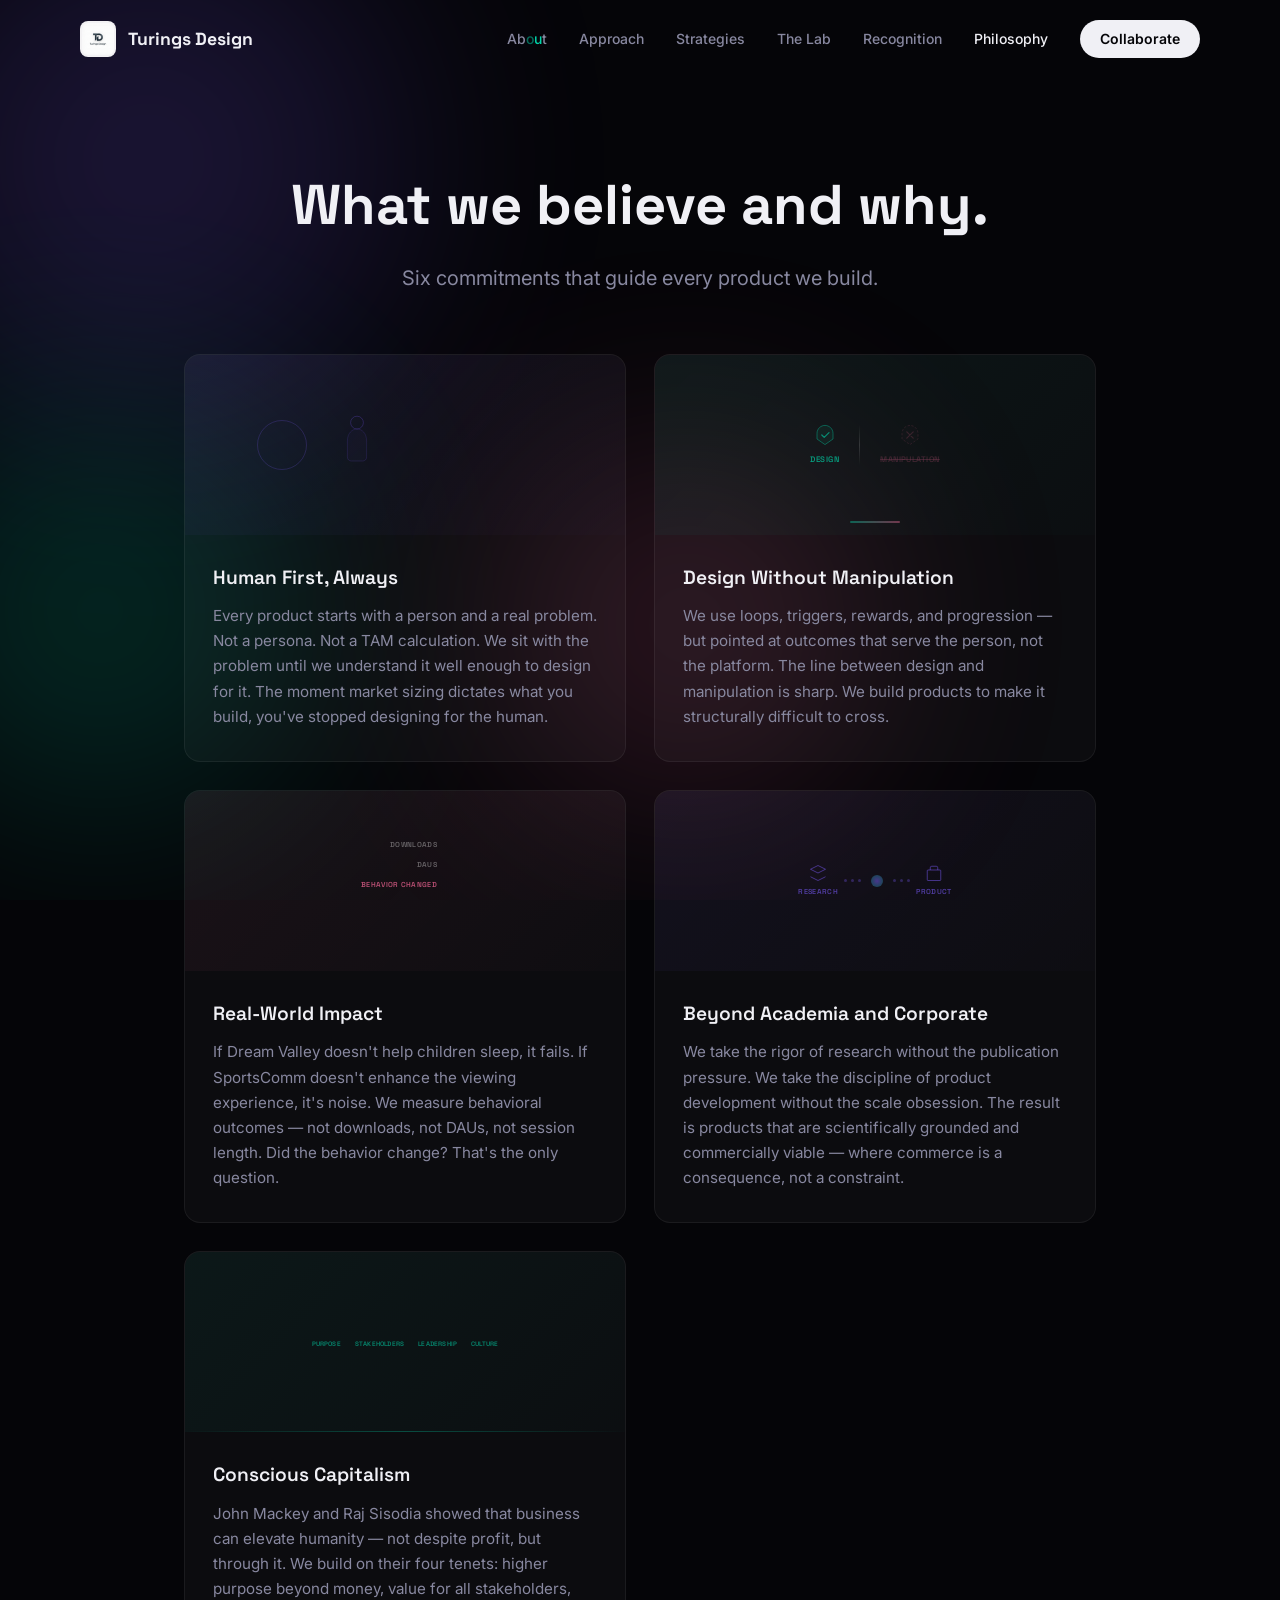
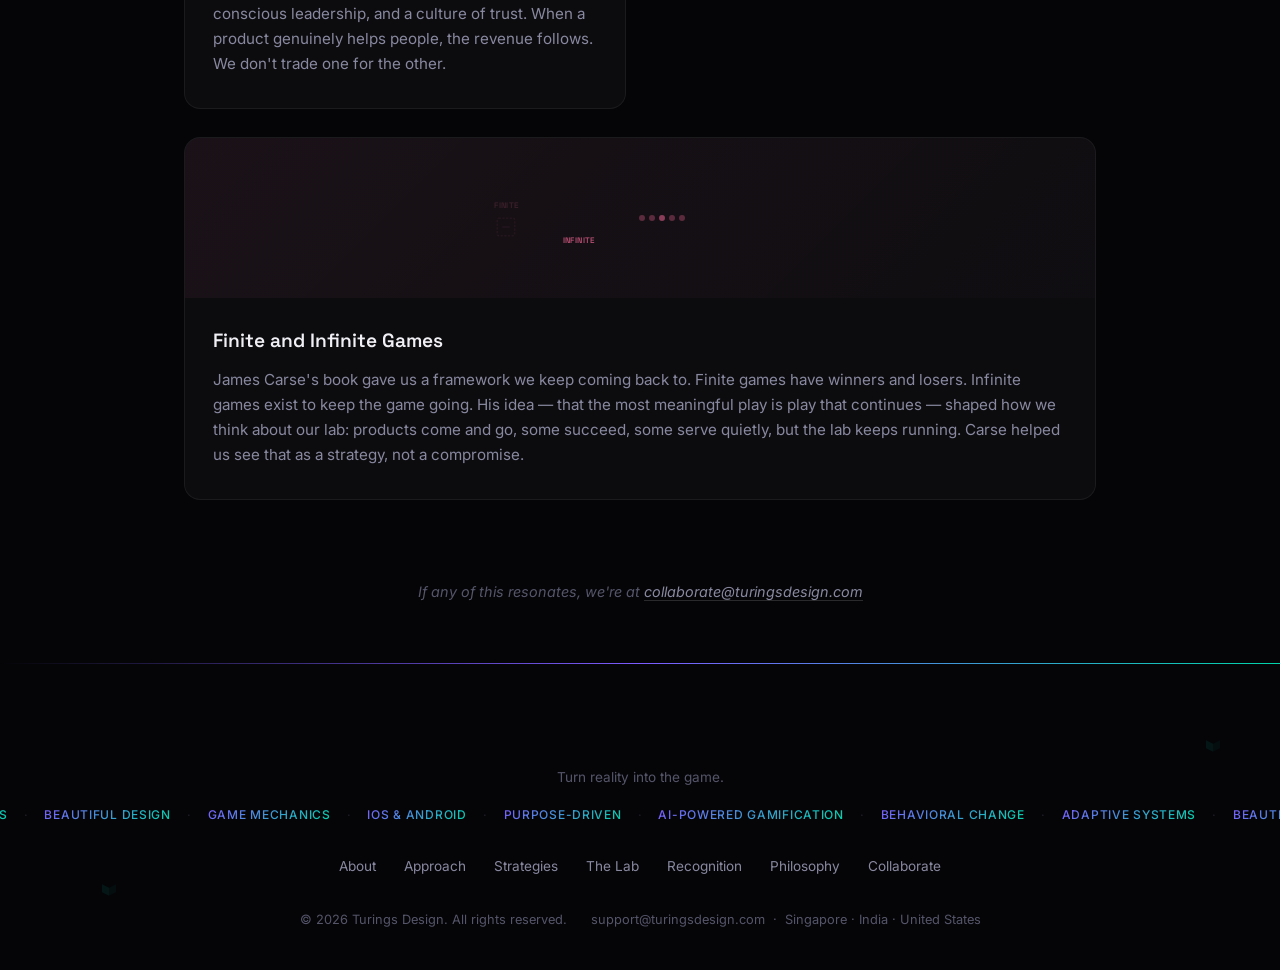
==== commit e36dea07: "Redesign philosophy page: content-reflective animations, updated descriptions - Conscious Capitalism" ====
--- a/philosophy.html
+++ b/philosophy.html
@@ -194,6 +194,350 @@
     .philosophy-cta a:hover {
       color: var(--text-primary);
       border-color: rgba(255,255,255,0.4);
+    }
+
+    /* ── Card 1: Human First — person with heartbeat ── */
+    .phil-scene-human {
+      background: linear-gradient(135deg, rgba(124,92,255,0.06) 0%, rgba(124,92,255,0.01) 100%);
+      gap: 16px;
+    }
+    .phil-person { opacity: 0.7; }
+    .phil-heartbeat { animation: heartbeatDraw 3s ease infinite; }
+    .heartbeat-line {
+      stroke-dasharray: 200;
+      stroke-dashoffset: 200;
+      animation: heartDraw 3s ease infinite;
+    }
+    @keyframes heartDraw {
+      0% { stroke-dashoffset: 200; }
+      50% { stroke-dashoffset: 0; }
+      80% { stroke-dashoffset: 0; opacity: 1; }
+      100% { stroke-dashoffset: 0; opacity: 0.3; }
+    }
+    .phil-focus-ring {
+      position: absolute;
+      width: 50px; height: 50px;
+      border-radius: 50%;
+      border: 1.5px solid rgba(124,92,255,0.2);
+      left: 22%; top: 50%;
+      transform: translate(-50%, -50%);
+      animation: focusRingPulse 4s ease infinite;
+    }
+    @keyframes focusRingPulse {
+      0%, 100% { transform: translate(-50%, -50%) scale(1); opacity: 0.4; }
+      50% { transform: translate(-50%, -50%) scale(1.4); opacity: 0; }
+    }
+
+    /* ── Card 2: Ethics — shield check vs X ── */
+    .phil-scene-ethics {
+      background: linear-gradient(135deg, rgba(0,212,170,0.06) 0%, rgba(0,212,170,0.01) 100%);
+      flex-direction: column;
+      gap: 8px;
+    }
+    .ethics-split {
+      display: flex;
+      align-items: center;
+      gap: 20px;
+    }
+    .ethics-side {
+      display: flex;
+      flex-direction: column;
+      align-items: center;
+      gap: 6px;
+    }
+    .ethics-good { animation: ethicsPulse 4s ease infinite; }
+    .ethics-bad { opacity: 0.4; }
+    .ethics-label {
+      font-family: 'Space Grotesk', sans-serif;
+      font-size: 0.5rem;
+      font-weight: 600;
+      text-transform: uppercase;
+      letter-spacing: 0.06em;
+    }
+    .el-good { color: rgba(0,212,170,0.7); }
+    .el-bad { color: rgba(255,107,157,0.5); text-decoration: line-through; }
+    .ethics-divider {
+      width: 1px;
+      height: 40px;
+      background: linear-gradient(to bottom, transparent, rgba(255,255,255,0.15), transparent);
+    }
+    .ethics-line-sharp {
+      position: absolute;
+      bottom: 12px;
+      left: 50%;
+      transform: translateX(-50%);
+      width: 50px;
+      height: 2px;
+      background: linear-gradient(90deg, rgba(0,212,170,0.4), rgba(255,107,157,0.4));
+      border-radius: 1px;
+    }
+    @keyframes ethicsPulse {
+      0%, 100% { transform: scale(1); }
+      50% { transform: scale(1.05); }
+    }
+
+    /* ── Card 3: Impact — outcome meter ── */
+    .phil-scene-impact {
+      background: linear-gradient(135deg, rgba(255,107,157,0.06) 0%, rgba(255,107,157,0.01) 100%);
+      flex-direction: column;
+      gap: 10px;
+    }
+    .impact-meter {
+      display: flex;
+      gap: 12px;
+      align-items: flex-end;
+    }
+    .impact-labels {
+      display: flex;
+      flex-direction: column;
+      gap: 8px;
+      align-items: flex-end;
+    }
+    .impact-label {
+      font-family: 'Space Grotesk', sans-serif;
+      font-size: 0.45rem;
+      font-weight: 600;
+      text-transform: uppercase;
+      letter-spacing: 0.04em;
+      color: rgba(255,255,255,0.35);
+      line-height: 12px;
+    }
+    .il-outcome { color: rgba(255,107,157,0.7); }
+    .impact-bars {
+      display: flex;
+      flex-direction: column;
+      gap: 8px;
+    }
+    .impact-bar {
+      height: 8px;
+      border-radius: 4px;
+      animation: barGrow 4s ease infinite;
+    }
+    .ib-downloads {
+      background: rgba(255,255,255,0.08);
+      animation-delay: 0s;
+    }
+    .ib-dau {
+      background: rgba(255,255,255,0.08);
+      animation-delay: 0.3s;
+    }
+    .ib-outcome {
+      background: linear-gradient(90deg, rgba(255,107,157,0.3), rgba(255,107,157,0.6));
+      animation-delay: 0.6s;
+    }
+    @keyframes barGrow {
+      0% { width: 0; }
+      20% { width: 40px; }
+      40% { width: 60px; }
+      100% { width: 60px; opacity: 0.6; }
+    }
+    .impact-check {
+      font-size: 0.8rem;
+      color: var(--accent-3);
+      opacity: 0;
+      animation: impactCheckPop 4s ease infinite 1.5s;
+    }
+    @keyframes impactCheckPop {
+      0%, 5% { opacity: 0; transform: scale(0); }
+      20% { opacity: 1; transform: scale(1.3); }
+      35% { transform: scale(1); opacity: 1; }
+      70% { opacity: 1; }
+      85%, 100% { opacity: 0; }
+    }
+
+    /* ── Card 4: Beyond — Two worlds meeting ── */
+    .phil-scene-beyond {
+      background: linear-gradient(135deg, rgba(124,92,255,0.06) 0%, rgba(124,92,255,0.01) 100%);
+      gap: 6px;
+    }
+    .beyond-world {
+      display: flex;
+      flex-direction: column;
+      align-items: center;
+      gap: 4px;
+      animation: beyondFade 5s ease infinite;
+    }
+    .bw-academia { animation-delay: 0s; }
+    .bw-corporate { animation-delay: 0.5s; }
+    .beyond-label {
+      font-family: 'Space Grotesk', sans-serif;
+      font-size: 0.45rem;
+      font-weight: 600;
+      color: rgba(124,92,255,0.6);
+      text-transform: uppercase;
+      letter-spacing: 0.05em;
+    }
+    .beyond-bridge {
+      display: flex;
+      gap: 4px;
+      align-items: center;
+    }
+    .beyond-dot {
+      width: 3px; height: 3px;
+      border-radius: 50%;
+      background: rgba(124,92,255,0.3);
+      animation: bridgeDotFlow 3s ease infinite;
+    }
+    .bbd-1, .bbd-4 { animation-delay: 0s; }
+    .bbd-2, .bbd-5 { animation-delay: 0.3s; }
+    .bbd-3, .bbd-6 { animation-delay: 0.6s; }
+    @keyframes bridgeDotFlow {
+      0%, 100% { opacity: 0.2; }
+      50% { opacity: 1; background: var(--accent-1); }
+    }
+    .beyond-center {
+      width: 20px; height: 20px;
+      display: flex;
+      align-items: center;
+      justify-content: center;
+    }
+    .beyond-glow {
+      width: 12px; height: 12px;
+      border-radius: 50%;
+      background: radial-gradient(circle, rgba(124,92,255,0.5), rgba(0,212,170,0.3));
+      animation: beyondGlowPulse 3s ease infinite;
+    }
+    @keyframes beyondGlowPulse {
+      0%, 100% { transform: scale(1); box-shadow: 0 0 10px rgba(124,92,255,0.2); }
+      50% { transform: scale(1.4); box-shadow: 0 0 25px rgba(124,92,255,0.4); }
+    }
+    @keyframes beyondFade {
+      0%, 10% { opacity: 0.3; transform: translateX(0); }
+      30% { opacity: 1; }
+      70% { opacity: 1; }
+      100% { opacity: 0.3; }
+    }
+
+    /* ── Card 5: Conscious Capitalism — Four pillars ── */
+    .phil-scene-conscious {
+      background: linear-gradient(135deg, rgba(0,212,170,0.06) 0%, rgba(0,212,170,0.01) 100%);
+      flex-direction: column;
+      gap: 8px;
+    }
+    .conscious-pillars {
+      display: flex;
+      gap: 14px;
+      align-items: flex-end;
+    }
+    .conscious-pillar {
+      display: flex;
+      flex-direction: column;
+      align-items: center;
+      gap: 4px;
+    }
+    .cp-bar {
+      width: 16px;
+      border-radius: 3px 3px 0 0;
+      background: linear-gradient(to top, rgba(0,212,170,0.15), rgba(0,212,170,0.4));
+      animation: pillarRise 4s ease infinite;
+    }
+    .cp-1 .cp-bar { animation-delay: 0s; }
+    .cp-2 .cp-bar { animation-delay: 0.3s; }
+    .cp-3 .cp-bar { animation-delay: 0.6s; }
+    .cp-4 .cp-bar { animation-delay: 0.9s; }
+    .cp-label {
+      font-family: 'Space Grotesk', sans-serif;
+      font-size: 0.4rem;
+      font-weight: 600;
+      color: rgba(0,212,170,0.6);
+      text-transform: uppercase;
+      letter-spacing: 0.03em;
+    }
+    @keyframes pillarRise {
+      0% { height: 0; opacity: 0; }
+      25% { height: 40px; opacity: 1; }
+      70% { height: 40px; opacity: 1; }
+      100% { height: 40px; opacity: 0.3; }
+    }
+    .conscious-rise {
+      position: absolute;
+      bottom: 0;
+      left: 0;
+      right: 0;
+      height: 1px;
+      background: linear-gradient(90deg, transparent, rgba(0,212,170,0.3), transparent);
+    }
+
+    /* ── Card 6: Infinite Games — infinity loop + lab ── */
+    .phil-scene-infinite {
+      background: linear-gradient(135deg, rgba(255,107,157,0.06) 0%, rgba(255,107,157,0.01) 100%);
+    }
+    .infinite-visual {
+      display: flex;
+      align-items: center;
+      gap: 20px;
+    }
+    .finite-box {
+      display: flex;
+      flex-direction: column;
+      align-items: center;
+      gap: 4px;
+      opacity: 0.4;
+    }
+    .finite-label, .infinite-label {
+      font-family: 'Space Grotesk', sans-serif;
+      font-size: 0.5rem;
+      font-weight: 600;
+      text-transform: uppercase;
+      letter-spacing: 0.05em;
+    }
+    .finite-label { color: rgba(255,107,157,0.4); }
+    .infinite-label { color: rgba(255,107,157,0.7); }
+    .infinite-loop {
+      display: flex;
+      flex-direction: column;
+      align-items: center;
+      gap: 4px;
+    }
+    .infinity-path {
+      stroke-dasharray: 200;
+      stroke-dashoffset: 200;
+      animation: infinityDraw 4s ease infinite;
+    }
+    @keyframes infinityDraw {
+      0% { stroke-dashoffset: 200; }
+      50% { stroke-dashoffset: 0; }
+      80% { stroke-dashoffset: 0; }
+      100% { stroke-dashoffset: 200; }
+    }
+    .infinite-products {
+      display: flex;
+      gap: 4px;
+      align-items: center;
+    }
+    .inf-prod {
+      width: 6px; height: 6px;
+      border-radius: 50%;
+      background: rgba(255,107,157,0.3);
+      animation: prodPop 5s ease infinite;
+    }
+    .ip-1 { animation-delay: 0s; }
+    .ip-2 { animation-delay: 0.5s; }
+    .ip-3 { animation-delay: 1s; background: rgba(255,107,157,0.5); }
+    .ip-4 { animation-delay: 1.5s; }
+    .ip-5 { animation-delay: 2s; }
+    @keyframes prodPop {
+      0% { transform: scale(0); opacity: 0; }
+      15% { transform: scale(1.3); opacity: 1; }
+      25% { transform: scale(1); opacity: 0.8; }
+      70% { opacity: 0.8; }
+      100% { opacity: 0.2; }
+    }
+    .lab-continues {
+      font-family: 'Space Grotesk', sans-serif;
+      font-size: 0.45rem;
+      font-weight: 600;
+      color: rgba(255,107,157,0.5);
+      letter-spacing: 0.04em;
+      font-style: italic;
+      opacity: 0;
+      animation: labFadeIn 5s ease infinite 2.5s;
+    }
+    @keyframes labFadeIn {
+      0%, 5% { opacity: 0; }
+      20% { opacity: 0.7; }
+      60% { opacity: 0.7; }
+      80%, 100% { opacity: 0; }
     }
 
     /* Responsive */
@@ -253,14 +597,19 @@
     <!-- Philosophy Cards -->
     <div class="philosophy-cards">
 
-      <!-- Card 1: Human First, Always -->
+      <!-- Card 1: Human First, Always — Person silhouette with heartbeat -->
       <div class="philosophy-card">
-        <div class="philosophy-card-scene">
-          <div class="phil-float" style="width:8px;height:8px;background:var(--accent-1);top:20%;left:25%;animation-delay:0s;"></div>
-          <div class="phil-float" style="width:5px;height:5px;background:var(--accent-1);opacity:0.5;bottom:30%;right:20%;animation-delay:1s;"></div>
-          <div class="phil-float" style="width:6px;height:6px;background:var(--accent-1);opacity:0.3;top:40%;right:35%;animation-delay:2s;"></div>
-          <div class="phil-ring" style="width:60px;height:60px;border-color:rgba(124,92,255,0.15);top:50%;left:50%;"></div>
-          <div class="phil-ring" style="width:90px;height:90px;border-color:rgba(124,92,255,0.08);top:50%;left:50%;animation-delay:1.5s;"></div>
+        <div class="philosophy-card-scene phil-scene-human">
+          <svg class="phil-person" viewBox="0 0 40 80" width="32" height="64" fill="none">
+            <circle cx="20" cy="12" r="8" stroke="rgba(124,92,255,0.35)" stroke-width="1.2"/>
+            <path d="M8 35 C8 25 14 20 20 20 C26 20 32 25 32 35 L32 55 C32 58 30 60 27 60 L13 60 C10 60 8 58 8 55Z" stroke="rgba(124,92,255,0.25)" stroke-width="1" fill="rgba(124,92,255,0.04)"/>
+          </svg>
+          <div class="phil-heartbeat">
+            <svg viewBox="0 0 100 30" width="80" height="24" fill="none">
+              <polyline class="heartbeat-line" points="0,15 20,15 28,15 32,5 36,25 40,15 48,15 52,8 56,22 60,15 100,15" stroke="rgba(124,92,255,0.5)" stroke-width="1.5" stroke-linecap="round" stroke-linejoin="round" fill="none"/>
+            </svg>
+          </div>
+          <div class="phil-focus-ring"></div>
         </div>
         <div class="philosophy-card-body">
           <h3>Human First, Always</h3>
@@ -268,14 +617,27 @@
         </div>
       </div>
 
-      <!-- Card 2: Design Without Manipulation -->
+      <!-- Card 2: Design Without Manipulation — Shield with checkmark vs X -->
       <div class="philosophy-card">
-        <div class="philosophy-card-scene">
-          <div class="phil-float" style="width:8px;height:8px;background:var(--accent-2);top:20%;left:25%;animation-delay:0s;"></div>
-          <div class="phil-float" style="width:5px;height:5px;background:var(--accent-2);opacity:0.5;bottom:30%;right:20%;animation-delay:1s;"></div>
-          <div class="phil-float" style="width:6px;height:6px;background:var(--accent-2);opacity:0.3;top:40%;right:35%;animation-delay:2s;"></div>
-          <div class="phil-ring" style="width:60px;height:60px;border-color:rgba(0,212,170,0.15);top:50%;left:50%;"></div>
-          <div class="phil-ring" style="width:90px;height:90px;border-color:rgba(0,212,170,0.08);top:50%;left:50%;animation-delay:1.5s;"></div>
+        <div class="philosophy-card-scene phil-scene-ethics">
+          <div class="ethics-split">
+            <div class="ethics-side ethics-good">
+              <svg viewBox="0 0 30 30" width="24" height="24" fill="none">
+                <path d="M15 3 L15 3 C10 3 5 7 5 13 L5 20 L15 27 L25 20 L25 13 C25 7 20 3 15 3Z" stroke="rgba(0,212,170,0.4)" stroke-width="1.2" fill="rgba(0,212,170,0.06)"/>
+                <path d="M11 15 L14 18 L20 12" stroke="rgba(0,212,170,0.6)" stroke-width="1.5" stroke-linecap="round" stroke-linejoin="round"/>
+              </svg>
+              <span class="ethics-label el-good">Design</span>
+            </div>
+            <div class="ethics-divider"></div>
+            <div class="ethics-side ethics-bad">
+              <svg viewBox="0 0 30 30" width="24" height="24" fill="none">
+                <path d="M15 3 L15 3 C10 3 5 7 5 13 L5 20 L15 27 L25 20 L25 13 C25 7 20 3 15 3Z" stroke="rgba(255,107,157,0.3)" stroke-width="1.2" fill="rgba(255,107,157,0.04)" stroke-dasharray="3 2"/>
+                <path d="M11 11 L19 19 M19 11 L11 19" stroke="rgba(255,107,157,0.4)" stroke-width="1.5" stroke-linecap="round"/>
+              </svg>
+              <span class="ethics-label el-bad">Manipulation</span>
+            </div>
+          </div>
+          <div class="ethics-line-sharp"></div>
         </div>
         <div class="philosophy-card-body">
           <h3>Design Without Manipulation</h3>
@@ -283,14 +645,22 @@
         </div>
       </div>
 
-      <!-- Card 3: Real-World Impact -->
+      <!-- Card 3: Real-World Impact — Outcome meter -->
       <div class="philosophy-card">
-        <div class="philosophy-card-scene">
-          <div class="phil-float" style="width:8px;height:8px;background:var(--accent-3);top:20%;left:25%;animation-delay:0s;"></div>
-          <div class="phil-float" style="width:5px;height:5px;background:var(--accent-3);opacity:0.5;bottom:30%;right:20%;animation-delay:1s;"></div>
-          <div class="phil-float" style="width:6px;height:6px;background:var(--accent-3);opacity:0.3;top:40%;right:35%;animation-delay:2s;"></div>
-          <div class="phil-ring" style="width:60px;height:60px;border-color:rgba(255,107,157,0.15);top:50%;left:50%;"></div>
-          <div class="phil-ring" style="width:90px;height:90px;border-color:rgba(255,107,157,0.08);top:50%;left:50%;animation-delay:1.5s;"></div>
+        <div class="philosophy-card-scene phil-scene-impact">
+          <div class="impact-meter">
+            <div class="impact-labels">
+              <span class="impact-label il-downloads">Downloads</span>
+              <span class="impact-label il-dau">DAUs</span>
+              <span class="impact-label il-outcome">Behavior Changed</span>
+            </div>
+            <div class="impact-bars">
+              <div class="impact-bar ib-downloads"></div>
+              <div class="impact-bar ib-dau"></div>
+              <div class="impact-bar ib-outcome"></div>
+            </div>
+          </div>
+          <div class="impact-check">✓</div>
         </div>
         <div class="philosophy-card-body">
           <h3>Real-World Impact</h3>
@@ -298,14 +668,34 @@
         </div>
       </div>
 
-      <!-- Card 4: Beyond Academia and Corporate -->
+      <!-- Card 4: Beyond Academia and Corporate — Two worlds merging -->
       <div class="philosophy-card">
-        <div class="philosophy-card-scene">
-          <div class="phil-float" style="width:8px;height:8px;background:var(--accent-1);top:20%;left:25%;animation-delay:0s;"></div>
-          <div class="phil-float" style="width:5px;height:5px;background:var(--accent-1);opacity:0.5;bottom:30%;right:20%;animation-delay:1s;"></div>
-          <div class="phil-float" style="width:6px;height:6px;background:var(--accent-1);opacity:0.3;top:40%;right:35%;animation-delay:2s;"></div>
-          <div class="phil-ring" style="width:60px;height:60px;border-color:rgba(124,92,255,0.15);top:50%;left:50%;"></div>
-          <div class="phil-ring" style="width:90px;height:90px;border-color:rgba(124,92,255,0.08);top:50%;left:50%;animation-delay:1.5s;"></div>
+        <div class="philosophy-card-scene phil-scene-beyond">
+          <div class="beyond-world bw-academia">
+            <svg viewBox="0 0 24 24" width="18" height="18" fill="none" stroke="rgba(124,92,255,0.5)" stroke-width="1.3">
+              <path d="M12 2L2 7l10 5 10-5-10-5zM2 17l10 5 10-5"/>
+            </svg>
+            <span class="beyond-label">Research</span>
+          </div>
+          <div class="beyond-bridge">
+            <span class="beyond-dot bbd-1"></span>
+            <span class="beyond-dot bbd-2"></span>
+            <span class="beyond-dot bbd-3"></span>
+          </div>
+          <div class="beyond-center">
+            <div class="beyond-glow"></div>
+          </div>
+          <div class="beyond-bridge">
+            <span class="beyond-dot bbd-4"></span>
+            <span class="beyond-dot bbd-5"></span>
+            <span class="beyond-dot bbd-6"></span>
+          </div>
+          <div class="beyond-world bw-corporate">
+            <svg viewBox="0 0 24 24" width="18" height="18" fill="none" stroke="rgba(124,92,255,0.5)" stroke-width="1.3">
+              <rect x="3" y="8" width="18" height="14" rx="1"/><path d="M7 8V5a2 2 0 012-2h6a2 2 0 012 2v3"/>
+            </svg>
+            <span class="beyond-label">Product</span>
+          </div>
         </div>
         <div class="philosophy-card-body">
           <h3>Beyond Academia and Corporate</h3>
@@ -313,33 +703,65 @@
         </div>
       </div>
 
-      <!-- Card 5: Conscious Capitalism -->
+      <!-- Card 5: Conscious Capitalism — Four pillars rising -->
       <div class="philosophy-card">
-        <div class="philosophy-card-scene">
-          <div class="phil-float" style="width:8px;height:8px;background:var(--accent-2);top:20%;left:25%;animation-delay:0s;"></div>
-          <div class="phil-float" style="width:5px;height:5px;background:var(--accent-2);opacity:0.5;bottom:30%;right:20%;animation-delay:1s;"></div>
-          <div class="phil-float" style="width:6px;height:6px;background:var(--accent-2);opacity:0.3;top:40%;right:35%;animation-delay:2s;"></div>
-          <div class="phil-ring" style="width:60px;height:60px;border-color:rgba(0,212,170,0.15);top:50%;left:50%;"></div>
-          <div class="phil-ring" style="width:90px;height:90px;border-color:rgba(0,212,170,0.08);top:50%;left:50%;animation-delay:1.5s;"></div>
+        <div class="philosophy-card-scene phil-scene-conscious">
+          <div class="conscious-pillars">
+            <div class="conscious-pillar cp-1">
+              <div class="cp-bar"></div>
+              <span class="cp-label">Purpose</span>
+            </div>
+            <div class="conscious-pillar cp-2">
+              <div class="cp-bar"></div>
+              <span class="cp-label">Stakeholders</span>
+            </div>
+            <div class="conscious-pillar cp-3">
+              <div class="cp-bar"></div>
+              <span class="cp-label">Leadership</span>
+            </div>
+            <div class="conscious-pillar cp-4">
+              <div class="cp-bar"></div>
+              <span class="cp-label">Culture</span>
+            </div>
+          </div>
+          <div class="conscious-rise"></div>
         </div>
         <div class="philosophy-card-body">
           <h3>Conscious Capitalism</h3>
-          <p>Revenue is a signal — when people pay, you've built something they value. We don't choose what to build based on what sells. We choose based on what needs to exist. Our exit strategy: build it, prove it works, find the right partner to take it further.</p>
+          <p>John Mackey and Raj Sisodia showed that business can elevate humanity — not despite profit, but through it. We build on their four tenets: higher purpose beyond money, value for all stakeholders, conscious leadership, and a culture of trust. When a product genuinely helps people, the revenue follows. We don't trade one for the other.</p>
         </div>
       </div>
 
-      <!-- Card 6: Finite and Infinite Games (full width) -->
+      <!-- Card 6: Finite and Infinite Games (full width) — Infinite loop -->
       <div class="philosophy-card philosophy-card--full">
-        <div class="philosophy-card-scene">
-          <div class="phil-float" style="width:8px;height:8px;background:var(--accent-3);top:20%;left:25%;animation-delay:0s;"></div>
-          <div class="phil-float" style="width:5px;height:5px;background:var(--accent-3);opacity:0.5;bottom:30%;right:20%;animation-delay:1s;"></div>
-          <div class="phil-float" style="width:6px;height:6px;background:var(--accent-3);opacity:0.3;top:40%;right:35%;animation-delay:2s;"></div>
-          <div class="phil-ring" style="width:60px;height:60px;border-color:rgba(255,107,157,0.15);top:50%;left:50%;"></div>
-          <div class="phil-ring" style="width:90px;height:90px;border-color:rgba(255,107,157,0.08);top:50%;left:50%;animation-delay:1.5s;"></div>
+        <div class="philosophy-card-scene phil-scene-infinite">
+          <div class="infinite-visual">
+            <div class="finite-box">
+              <span class="finite-label">Finite</span>
+              <svg viewBox="0 0 30 30" width="22" height="22" fill="none">
+                <rect x="3" y="3" width="24" height="24" rx="2" stroke="rgba(255,107,157,0.3)" stroke-width="1" stroke-dasharray="3 2"/>
+                <path d="M10 15h10" stroke="rgba(255,107,157,0.3)" stroke-width="1"/>
+              </svg>
+            </div>
+            <div class="infinite-loop">
+              <svg class="infinity-svg" viewBox="0 0 80 40" width="80" height="40" fill="none">
+                <path class="infinity-path" d="M20 20 C20 10 30 10 40 20 C50 30 60 30 60 20 C60 10 50 10 40 20 C30 30 20 30 20 20Z" stroke="rgba(255,107,157,0.5)" stroke-width="1.5" stroke-linecap="round"/>
+              </svg>
+              <span class="infinite-label">Infinite</span>
+            </div>
+            <div class="infinite-products">
+              <span class="inf-prod ip-1"></span>
+              <span class="inf-prod ip-2"></span>
+              <span class="inf-prod ip-3"></span>
+              <span class="inf-prod ip-4"></span>
+              <span class="inf-prod ip-5"></span>
+            </div>
+            <span class="lab-continues">the lab keeps running</span>
+          </div>
         </div>
         <div class="philosophy-card-body">
           <h3>Finite and Infinite Games</h3>
-          <p>James Carse wrote: "A finite player plays within boundaries; an infinite player plays with boundaries." The startup world is a finite game. We play the infinite game — to keep building, keep solving, keep the lab running. Over a long enough timeline, the infinite player builds more and generates more value than the finite player optimizing for it.</p>
+          <p>James Carse's book gave us a framework we keep coming back to. Finite games have winners and losers. Infinite games exist to keep the game going. His idea — that the most meaningful play is play that continues — shaped how we think about our lab: products come and go, some succeed, some serve quietly, but the lab keeps running. Carse helped us see that as a strategy, not a compromise.</p>
         </div>
       </div>
 
--- a/styles.css
+++ b/styles.css
@@ -592,17 +592,17 @@
    ============================================================ */
 
 .about-grid {
-  display: grid;
-  grid-template-columns: 1fr 1fr;
-  gap: 60px;
-  align-items: start;
+  display: flex;
+  flex-direction: column;
+  gap: 40px;
 }
 
 .about-text .text-large {
   font-size: 1.2rem;
   line-height: 1.7;
-  margin-bottom: 20px;
+  margin-bottom: 0;
   color: var(--text-primary);
+  max-width: 720px;
 }
 
 .about-text p {
@@ -616,9 +616,9 @@
 }
 
 .about-features {
-  display: flex;
-  flex-direction: column;
-  gap: 20px;
+  display: grid;
+  grid-template-columns: repeat(3, 1fr);
+  gap: 24px;
 }
 
 .feature-card {
@@ -3308,242 +3308,339 @@
   overflow: hidden;
 }
 
-/* ── Agentic AI — Terminal with auto-typing code ── */
-
-.ai-terminal {
-  width: 90%;
-  height: 60px;
-  padding: 6px 10px;
-  position: relative;
-}
-
-.ai-terminal-dots {
-  display: flex;
-  gap: 4px;
-  margin-bottom: 6px;
-}
-
-.ai-terminal-dots span {
-  width: 5px;
-  height: 5px;
-  border-radius: 50%;
-  background: rgba(124, 92, 255, 0.2);
-}
-
-.ai-terminal-dots span:first-child { background: rgba(255, 107, 157, 0.4); }
-.ai-terminal-dots span:nth-child(2) { background: rgba(0, 212, 170, 0.4); }
-.ai-terminal-dots span:last-child { background: rgba(124, 92, 255, 0.4); }
-
-.ai-line {
-  height: 2px;
-  border-radius: 1px;
-  margin-bottom: 4px;
-  transform-origin: left;
-  animation: aiLineType 1.5s var(--ease-out-expo) infinite;
-}
-
-.al-1 { width: 70%; background: rgba(124, 92, 255, 0.3); animation-delay: 0s; }
-.al-2 { width: 50%; background: rgba(0, 212, 170, 0.3); margin-left: 10px; animation-delay: 0.4s; }
-.al-3 { width: 60%; background: rgba(255, 107, 157, 0.25); margin-left: 10px; animation-delay: 0.8s; }
-.al-4 { width: 45%; background: rgba(124, 92, 255, 0.2); animation-delay: 1.2s; }
-
-@keyframes aiLineType {
-  0% { transform: scaleX(0); opacity: 0; }
-  15% { opacity: 1; }
-  30% { transform: scaleX(1); opacity: 1; }
-  80% { opacity: 1; }
-  100% { opacity: 0.3; }
-}
-
-.ai-cursor {
-  position: absolute;
-  width: 2px;
-  height: 10px;
-  background: var(--accent-1);
-  bottom: 8px;
-  animation: aiCursorMove 6s ease-in-out infinite;
-}
-
-@keyframes aiCursorMove {
-  0%, 100% { left: 10px; opacity: 1; }
-  15% { left: calc(70% + 10px); }
-  25% { left: 20px; opacity: 1; }
-  40% { left: calc(50% + 20px); }
-  50% { left: 20px; }
-  65% { left: calc(60% + 20px); }
-  75% { left: 10px; }
-  90% { left: calc(45% + 10px); }
-}
-
-/* ── Beautiful by Default — Layout elements arranging ── */
-
-.scene-design {
+/* ── Gamification Layers — Existing app with layers sliding on ── */
+
+.scene-layers {
   background: rgba(0, 212, 170, 0.02);
   border-color: rgba(0, 212, 170, 0.06);
 }
 
-.design-canvas {
-  width: 90%;
-  height: 60px;
+.layers-base {
+  width: 55%;
+  height: 56px;
+  border-radius: 6px;
+  border: 1px solid rgba(255, 255, 255, 0.08);
+  background: rgba(255, 255, 255, 0.03);
   position: relative;
-}
-
-.design-el {
-  position: absolute;
+  overflow: hidden;
+}
+
+.layers-base-bar {
+  height: 8px;
+  background: rgba(255, 255, 255, 0.06);
+  border-bottom: 1px solid rgba(255, 255, 255, 0.05);
+}
+
+.layers-base-content {
+  padding: 5px 6px;
+  display: flex;
+  flex-direction: column;
+  gap: 4px;
+}
+
+.layers-base-block {
   border-radius: 3px;
-  animation: designArrange 4s var(--ease-out-expo) infinite;
-}
-
-.de-header {
+  background: rgba(255, 255, 255, 0.05);
+  border: 1px solid rgba(255, 255, 255, 0.04);
+}
+
+.lb-1 { height: 14px; width: 80%; }
+.lb-2 { height: 14px; width: 60%; }
+
+.layers-overlay {
+  position: absolute;
+  animation: layerSlideIn 4s ease infinite;
+}
+
+.layer-1 {
+  top: 10px;
+  right: 14%;
+  animation-delay: 0.5s;
+}
+
+.layer-ring circle {
+  animation: layerRingFill 4s ease infinite 0.5s;
+}
+
+@keyframes layerRingFill {
+  0%, 10% { stroke-dashoffset: 63; }
+  40% { stroke-dashoffset: 16; }
+  70% { stroke-dashoffset: 16; }
+  100% { stroke-dashoffset: 63; }
+}
+
+.layer-2 {
+  top: 14px;
+  right: 6%;
+}
+
+.layer-badge {
+  font-family: var(--font-heading);
+  font-size: 0.55rem;
+  font-weight: 700;
+  color: var(--accent-2);
+  background: rgba(0, 212, 170, 0.12);
+  padding: 2px 6px;
+  border-radius: 4px;
+  border: 1px solid rgba(0, 212, 170, 0.2);
+}
+
+.layer-3 {
+  bottom: 12px;
+  right: 10%;
+  animation-delay: 1s;
+}
+
+.layer-streak {
+  font-size: 0.55rem;
+  font-weight: 600;
+  color: var(--accent-3);
+}
+
+@keyframes layerSlideIn {
+  0% { opacity: 0; transform: translateX(20px); }
+  15% { opacity: 1; transform: translateX(0); }
+  75% { opacity: 1; transform: translateX(0); }
+  100% { opacity: 0; transform: translateX(-5px); }
+}
+
+/* ── From Scratch — Building blocks assembling into product ── */
+
+.scene-scratch {
+  background: rgba(124, 92, 255, 0.02);
+  border-color: rgba(124, 92, 255, 0.06);
+}
+
+.scratch-block {
+  position: absolute;
+  width: 28px;
+  height: 28px;
+  border-radius: 6px;
+  border: 1px solid rgba(124, 92, 255, 0.15);
+  background: rgba(124, 92, 255, 0.06);
+  display: flex;
+  align-items: center;
+  justify-content: center;
+  animation: blockAssemble 5s ease infinite;
+}
+
+.sb-icon { font-size: 0.7rem; }
+
+.sb-research { left: 8%; top: 50%; transform: translateY(-50%); animation-delay: 0s; }
+.sb-algo { left: 22%; top: 50%; transform: translateY(-50%); animation-delay: 0.3s; }
+.sb-design { left: 36%; top: 50%; transform: translateY(-50%); animation-delay: 0.6s; }
+.sb-ship { left: 50%; top: 50%; transform: translateY(-50%); animation-delay: 0.9s; }
+
+@keyframes blockAssemble {
+  0% { opacity: 0; transform: translateY(-50%) scale(0.3); }
+  15% { opacity: 1; transform: translateY(-50%) scale(1); }
+  25% { opacity: 1; transform: translateY(-50%) scale(1); border-color: rgba(124, 92, 255, 0.3); }
+  70% { opacity: 0.6; }
+  85% { opacity: 0.3; }
+  100% { opacity: 0; }
+}
+
+.scratch-product {
+  position: absolute;
+  right: 10%;
+  top: 50%;
+  transform: translateY(-50%);
+  animation: productAppear 5s ease infinite;
+}
+
+.scratch-phone {
+  width: 26px;
+  height: 44px;
+  border-radius: 6px;
+  border: 1.5px solid rgba(124, 92, 255, 0.35);
+  background: rgba(124, 92, 255, 0.06);
+  padding: 3px;
+}
+
+.scratch-phone-screen {
+  width: 100%;
+  height: 100%;
+  border-radius: 3px;
+  background: linear-gradient(135deg, rgba(124, 92, 255, 0.15), rgba(0, 212, 170, 0.1));
+  animation: screenGlow 5s ease infinite;
+}
+
+@keyframes productAppear {
+  0%, 50% { opacity: 0; transform: translateY(-50%) scale(0.5); }
+  65% { opacity: 1; transform: translateY(-50%) scale(1.1); }
+  75% { opacity: 1; transform: translateY(-50%) scale(1); }
+  90% { opacity: 1; }
+  100% { opacity: 0; }
+}
+
+@keyframes screenGlow {
+  0%, 60% { opacity: 0; }
+  70% { opacity: 1; }
+  90% { opacity: 1; }
+  100% { opacity: 0; }
+}
+
+.scratch-arrow {
+  position: absolute;
+  top: 50%;
+  left: 62%;
+  width: 16%;
+  height: 1px;
+  background: rgba(124, 92, 255, 0.2);
+  transform: translateY(-50%);
+  animation: arrowDraw 5s ease infinite;
+}
+
+.scratch-arrow::after {
+  content: '';
+  position: absolute;
+  right: -1px;
+  top: -3px;
+  width: 0;
+  height: 0;
+  border-left: 5px solid rgba(124, 92, 255, 0.3);
+  border-top: 3px solid transparent;
+  border-bottom: 3px solid transparent;
+}
+
+@keyframes arrowDraw {
+  0%, 45% { opacity: 0; transform: translateY(-50%) scaleX(0); transform-origin: left; }
+  55% { opacity: 1; transform: translateY(-50%) scaleX(1); }
+  85% { opacity: 1; }
+  100% { opacity: 0; }
+}
+
+/* ── Physical + Digital — Suit with AR scan + digital output ── */
+
+.scene-physical {
+  background: rgba(255, 107, 157, 0.02);
+  border-color: rgba(255, 107, 157, 0.06);
+  gap: 12px;
+}
+
+.suit-silhouette {
+  position: relative;
+  display: flex;
+  align-items: center;
+  justify-content: center;
+  width: 50px;
+  height: 65px;
+}
+
+.suit-svg { position: relative; z-index: 1; }
+
+.suit-measure {
+  position: absolute;
+  background: rgba(0, 212, 170, 0.4);
+  animation: measureFlash 4s ease infinite;
+}
+
+.sm-1 {
+  width: 1px;
+  height: 18px;
+  left: 4px;
+  top: 14px;
+  animation-delay: 0.3s;
+}
+
+.sm-1::before, .sm-2::before, .sm-3::before {
+  content: '';
+  position: absolute;
+  width: 5px;
+  height: 1px;
+  background: rgba(0, 212, 170, 0.4);
   top: 0;
+  left: -2px;
+}
+
+.sm-1::after, .sm-2::after, .sm-3::after {
+  content: '';
+  position: absolute;
+  width: 5px;
+  height: 1px;
+  background: rgba(0, 212, 170, 0.4);
+  bottom: 0;
+  left: -2px;
+}
+
+.sm-2 {
+  width: 24px;
+  height: 1px;
+  left: 13px;
+  top: 30px;
+  animation-delay: 0.8s;
+}
+
+.sm-3 {
+  width: 1px;
+  height: 22px;
+  right: 4px;
+  top: 20px;
+  animation-delay: 1.3s;
+}
+
+@keyframes measureFlash {
+  0%, 10% { opacity: 0; }
+  20% { opacity: 1; }
+  50% { opacity: 1; }
+  65% { opacity: 0; }
+  100% { opacity: 0; }
+}
+
+.suit-scan {
+  position: absolute;
   left: 0;
   right: 0;
-  height: 8px;
-  background: rgba(0, 212, 170, 0.15);
-  border: 1px solid rgba(0, 212, 170, 0.12);
-  animation-delay: 0s;
-}
-
-.de-sidebar {
-  top: 12px;
-  left: 0;
-  width: 20%;
-  bottom: 0;
-  background: rgba(0, 212, 170, 0.08);
-  border: 1px solid rgba(0, 212, 170, 0.08);
-  animation-delay: 0.2s;
-}
-
-.de-card {
-  height: 18px;
-  border: 1px solid rgba(0, 212, 170, 0.12);
-  background: rgba(0, 212, 170, 0.06);
-}
-
-.de-card-1 { top: 12px; left: 24%; width: 22%; animation-delay: 0.4s; }
-.de-card-2 { top: 12px; left: 50%; width: 22%; animation-delay: 0.6s; }
-.de-card-3 { top: 12px; left: 76%; width: 22%; animation-delay: 0.8s; }
-
-.de-hero-img {
-  top: 34px;
-  left: 24%;
-  right: 2%;
-  bottom: 2px;
-  background: linear-gradient(135deg, rgba(0, 212, 170, 0.1), rgba(124, 92, 255, 0.08));
-  border: 1px solid rgba(0, 212, 170, 0.1);
-  animation-delay: 1s;
-}
-
-@keyframes designArrange {
-  0% { opacity: 0; transform: scale(0.5) translate(20px, 10px); }
-  20% { opacity: 1; transform: scale(1) translate(0, 0); }
-  80% { opacity: 1; transform: scale(1) translate(0, 0); }
-  100% { opacity: 0.6; }
-}
-
-/* ── Gamification — Progress ring filling + rewards ── */
-
-.scene-gamify {
-  background: rgba(124, 92, 255, 0.02);
-  border-color: rgba(124, 92, 255, 0.06);
-}
-
-.gamify-ring {
-  position: relative;
-  z-index: 1;
-}
-
-.gamify-progress {
-  animation: gamifyFill 3s var(--ease-out-expo) infinite;
-}
-
-@keyframes gamifyFill {
-  0% { stroke-dashoffset: 151; }
-  40% { stroke-dashoffset: 38; }
-  60% { stroke-dashoffset: 38; }
-  100% { stroke-dashoffset: 151; }
-}
-
-.gamify-star {
-  position: absolute;
-  width: 14px;
-  height: 14px;
-  top: 50%;
-  left: 50%;
-  transform: translate(-50%, -50%) scale(0);
-  animation: gamifyStarPop 3s ease infinite;
-}
-
-.gamify-star::before {
-  content: '';
-  position: absolute;
-  inset: 0;
-  background: var(--accent-1);
-  clip-path: polygon(50% 0%, 61% 35%, 98% 35%, 68% 57%, 79% 91%, 50% 70%, 21% 91%, 32% 57%, 2% 35%, 39% 35%);
-}
-
-@keyframes gamifyStarPop {
-  0%, 35% { transform: translate(-50%, -50%) scale(0) rotate(0deg); opacity: 0; }
-  45% { transform: translate(-50%, -50%) scale(1.3) rotate(15deg); opacity: 1; }
-  55% { transform: translate(-50%, -50%) scale(1) rotate(0deg); opacity: 1; }
-  65%, 100% { transform: translate(-50%, -50%) scale(0); opacity: 0; }
-}
-
-.gamify-xp {
-  position: absolute;
-  right: 15%;
-  top: 20%;
-  font-family: var(--font-heading);
-  font-size: 0.65rem;
-  font-weight: 700;
+  height: 2px;
+  background: linear-gradient(90deg, transparent, rgba(124, 92, 255, 0.5), transparent);
+  animation: suitScanMove 4s ease-in-out infinite;
+}
+
+@keyframes suitScanMove {
+  0% { top: 0; opacity: 0; }
+  10% { opacity: 1; }
+  50% { top: 100%; opacity: 1; }
+  55% { opacity: 0; }
+  100% { opacity: 0; top: 100%; }
+}
+
+.suit-output {
+  display: flex;
+  flex-direction: column;
+  gap: 4px;
+  align-items: flex-start;
+  animation: outputAppear 4s ease infinite;
+}
+
+.suit-data {
+  height: 3px;
+  border-radius: 2px;
+  background: rgba(0, 212, 170, 0.25);
+}
+
+.sd-1 { width: 30px; }
+.sd-2 { width: 22px; }
+
+.suit-check {
+  font-size: 0.6rem;
   color: var(--accent-2);
   opacity: 0;
-  animation: xpFloat 3s ease infinite 0.5s;
-}
-
-@keyframes xpFloat {
-  0%, 30% { opacity: 0; transform: translateY(5px); }
-  40% { opacity: 1; transform: translateY(0); }
-  55% { opacity: 1; transform: translateY(-3px); }
-  70%, 100% { opacity: 0; transform: translateY(-12px); }
-}
-
-.gamify-streak {
-  position: absolute;
-  left: 15%;
-  bottom: 15%;
-  display: flex;
-  align-items: center;
-  gap: 3px;
-  opacity: 0;
-  animation: streakAppear 3s ease infinite 0.3s;
-}
-
-.streak-flame {
-  width: 10px;
-  height: 14px;
-  background: linear-gradient(to top, rgba(255, 107, 157, 0.6), rgba(255, 200, 50, 0.4));
-  border-radius: 50% 50% 50% 50% / 60% 60% 40% 40%;
-  animation: flameDance 0.6s ease-in-out infinite alternate;
-}
-
-@keyframes flameDance {
-  from { transform: scaleX(0.9) scaleY(1); }
-  to { transform: scaleX(1.1) scaleY(0.9); }
-}
-
-.streak-num {
-  font-family: var(--font-heading);
-  font-size: 0.6rem;
-  font-weight: 700;
-  color: var(--accent-3);
-}
-
-@keyframes streakAppear {
-  0%, 25% { opacity: 0; transform: scale(0.5); }
-  35% { opacity: 1; transform: scale(1.1); }
-  45% { opacity: 1; transform: scale(1); }
-  70%, 100% { opacity: 0; }
+  animation: checkPop 4s ease infinite 2s;
+}
+
+@keyframes outputAppear {
+  0%, 50% { opacity: 0; transform: translateX(-8px); }
+  65% { opacity: 1; transform: translateX(0); }
+  90% { opacity: 1; }
+  100% { opacity: 0; }
+}
+
+@keyframes checkPop {
+  0%, 10% { opacity: 0; transform: scale(0); }
+  25% { opacity: 1; transform: scale(1.3); }
+  35% { opacity: 1; transform: scale(1); }
+  60% { opacity: 1; }
+  75%, 100% { opacity: 0; }
 }
 
 /* ============================================================
@@ -4884,9 +4981,9 @@
    ============================================================ */
 
 @media (max-width: 1024px) {
-  .about-grid {
+  .about-features {
     grid-template-columns: 1fr;
-    gap: 40px;
+    gap: 20px;
   }
 
   .philosophy-pillars {
@@ -5242,220 +5339,322 @@
   justify-content: center;
 }
 
-/* AI Card scene */
+/* ── AI-First — Diagnose → Generate → Ship pipeline ── */
+
 .approach-scene-ai {
   background: linear-gradient(135deg, rgba(124,92,255,0.08) 0%, rgba(124,92,255,0.02) 100%);
-}
-
-.approach-orb {
-  width: 40px;
-  height: 40px;
-  border-radius: 50%;
-  background: radial-gradient(circle, rgba(124,92,255,0.6), rgba(124,92,255,0.1));
-  box-shadow: 0 0 30px rgba(124,92,255,0.3);
-  animation: orbPulse 3s ease-in-out infinite;
-}
-
-@keyframes orbPulse {
-  0%, 100% { transform: scale(1); box-shadow: 0 0 30px rgba(124,92,255,0.3); }
-  50% { transform: scale(1.15); box-shadow: 0 0 50px rgba(124,92,255,0.5); }
-}
-
-.approach-ring {
-  position: absolute;
-  top: 50%;
-  left: 50%;
-  border-radius: 50%;
-  border: 1px solid rgba(124,92,255,0.15);
-  transform: translate(-50%, -50%);
-  animation: ringExpand 4s ease-out infinite;
-}
-
-.ar-1 { width: 70px; height: 70px; animation-delay: 0s; }
-.ar-2 { width: 100px; height: 100px; animation-delay: 1.3s; }
-.ar-3 { width: 130px; height: 130px; animation-delay: 2.6s; }
-
-@keyframes ringExpand {
-  0% { opacity: 0.6; transform: translate(-50%, -50%) scale(0.8); }
-  100% { opacity: 0; transform: translate(-50%, -50%) scale(1.5); }
-}
-
-.approach-pulse {
-  position: absolute;
-  width: 6px;
-  height: 6px;
-  border-radius: 50%;
-  background: var(--accent-1);
-  animation: approachFloat 5s ease-in-out infinite;
-}
-
-.ap-1 { top: 25%; left: 20%; animation-delay: 0s; }
-.ap-2 { bottom: 30%; right: 25%; animation-delay: 2.5s; }
-
-.approach-data {
-  position: absolute;
-  width: 20px;
-  height: 2px;
-  background: rgba(124,92,255,0.3);
-  border-radius: 1px;
-  animation: dataStream 3s ease-in-out infinite;
-}
-
-.ad-1 { top: 30%; right: 20%; animation-delay: 0s; }
-.ad-2 { top: 50%; right: 15%; width: 14px; animation-delay: 0.8s; }
-.ad-3 { top: 70%; right: 22%; width: 18px; animation-delay: 1.6s; }
-
-@keyframes dataStream {
-  0%, 100% { opacity: 0.3; transform: translateX(0); }
-  50% { opacity: 0.8; transform: translateX(-8px); }
-}
-
-@keyframes approachFloat {
-  0%, 100% { transform: translateY(0); opacity: 0.5; }
-  50% { transform: translateY(-12px); opacity: 1; }
-}
-
-/* Behavioral Card scene */
-.approach-scene-behavioral {
-  background: linear-gradient(135deg, rgba(0,212,170,0.08) 0%, rgba(0,212,170,0.02) 100%);
-}
-
-.approach-brain {
-  width: 36px;
-  height: 36px;
-  border-radius: 50%;
-  background: radial-gradient(circle, rgba(0,212,170,0.5), rgba(0,212,170,0.1));
-  box-shadow: 0 0 25px rgba(0,212,170,0.2);
-  animation: brainPulse 4s ease-in-out infinite;
-}
-
-@keyframes brainPulse {
-  0%, 100% { transform: scale(1); }
-  50% { transform: scale(1.1); }
-}
-
-.approach-synapse {
-  position: absolute;
-  width: 1px;
-  background: linear-gradient(to bottom, rgba(0,212,170,0.4), transparent);
-  animation: synapseFire 3s ease-in-out infinite;
-}
-
-.as-1 { height: 30px; top: 15%; left: 35%; animation-delay: 0s; transform: rotate(30deg); }
-.as-2 { height: 25px; top: 20%; right: 30%; animation-delay: 0.6s; transform: rotate(-20deg); }
-.as-3 { height: 35px; bottom: 20%; left: 25%; animation-delay: 1.2s; transform: rotate(-40deg); }
-.as-4 { height: 28px; bottom: 25%; right: 35%; animation-delay: 1.8s; transform: rotate(15deg); }
-.as-5 { height: 22px; top: 40%; left: 18%; animation-delay: 2.4s; transform: rotate(50deg); }
-
-@keyframes synapseFire {
-  0%, 100% { opacity: 0.2; }
-  50% { opacity: 0.8; }
-}
-
-.approach-neuron {
-  position: absolute;
-  width: 5px;
-  height: 5px;
-  border-radius: 50%;
-  background: var(--accent-2);
-  animation: neuronGlow 2.5s ease-in-out infinite;
-}
-
-.an-1 { top: 25%; left: 30%; animation-delay: 0s; }
-.an-2 { top: 35%; right: 28%; animation-delay: 0.7s; }
-.an-3 { bottom: 30%; left: 35%; animation-delay: 1.4s; }
-.an-4 { bottom: 25%; right: 32%; animation-delay: 2.1s; }
-
-@keyframes neuronGlow {
-  0%, 100% { opacity: 0.3; transform: scale(1); }
-  50% { opacity: 1; transform: scale(1.5); box-shadow: 0 0 10px rgba(0,212,170,0.5); }
-}
-
-/* Design Card scene */
-.approach-scene-design {
-  background: linear-gradient(135deg, rgba(255,107,157,0.08) 0%, rgba(255,107,157,0.02) 100%);
-}
-
-.approach-layers {
-  position: relative;
-  width: 80px;
-  height: 80px;
-  transform-style: preserve-3d;
-  perspective: 300px;
-  animation: layerFloat 6s ease-in-out infinite;
-}
-
-@keyframes layerFloat {
-  0%, 100% { transform: rotateX(15deg) rotateY(0deg); }
-  50% { transform: rotateX(15deg) rotateY(10deg); }
-}
-
-.approach-layer {
-  position: absolute;
-  width: 60px;
-  height: 40px;
-  border-radius: 6px;
-  border: 1px solid rgba(255,107,157,0.2);
-  left: 50%;
-  transform: translateX(-50%);
-}
-
-.al-1 {
-  top: 0;
-  background: rgba(255,107,157,0.12);
-  animation: layerBreathe 3s ease-in-out infinite;
-}
-
-.al-2 {
-  top: 16px;
-  background: rgba(255,107,157,0.08);
-  width: 54px;
-  animation: layerBreathe 3s ease-in-out infinite 0.5s;
-}
-
-.al-3 {
-  top: 32px;
-  background: rgba(255,107,157,0.04);
-  width: 48px;
-  animation: layerBreathe 3s ease-in-out infinite 1s;
-}
-
-@keyframes layerBreathe {
-  0%, 100% { opacity: 0.6; }
-  50% { opacity: 1; }
-}
-
-.approach-sparkle {
-  position: absolute;
+  flex-direction: column;
+  gap: 10px;
+}
+
+.ai-pipeline {
+  display: flex;
+  align-items: center;
+  gap: 6px;
+}
+
+.ai-stage {
+  display: flex;
+  flex-direction: column;
+  align-items: center;
+  gap: 4px;
+  opacity: 0;
+  animation: stageAppear 5s ease infinite;
+}
+
+.ai-diagnose { animation-delay: 0s; }
+.ai-generate { animation-delay: 0.8s; }
+.ai-ship { animation-delay: 1.6s; }
+
+.ai-stage-label {
+  font-family: var(--font-heading);
+  font-size: 0.5rem;
+  font-weight: 600;
+  color: rgba(124,92,255,0.7);
+  text-transform: uppercase;
+  letter-spacing: 0.05em;
+}
+
+.ai-stage-dots {
+  display: flex;
+  gap: 2px;
+}
+
+.asd {
   width: 3px;
   height: 3px;
   border-radius: 50%;
-  background: var(--accent-3);
-  animation: sparkleFlash 2s ease-in-out infinite;
-}
-
-.asp-1 { top: 20%; right: 25%; animation-delay: 0s; }
-.asp-2 { bottom: 25%; left: 20%; animation-delay: 0.7s; }
-.asp-3 { top: 40%; left: 30%; animation-delay: 1.4s; }
-
-@keyframes sparkleFlash {
-  0%, 100% { opacity: 0; transform: scale(0); }
-  50% { opacity: 1; transform: scale(1.5); }
-}
-
-.approach-shimmer {
+  background: rgba(124,92,255,0.4);
+  animation: dotPulse 1.5s ease infinite;
+}
+
+.asd-1 { animation-delay: 0s; }
+.asd-2 { animation-delay: 0.2s; }
+.asd-3 { animation-delay: 0.4s; }
+
+@keyframes dotPulse {
+  0%, 100% { opacity: 0.3; }
+  50% { opacity: 1; background: var(--accent-1); }
+}
+
+@keyframes stageAppear {
+  0% { opacity: 0; transform: translateY(8px); }
+  15% { opacity: 1; transform: translateY(0); }
+  70% { opacity: 1; }
+  85% { opacity: 0.3; }
+  100% { opacity: 0; }
+}
+
+.ai-flow-arrow {
+  width: 16px;
+  height: 1px;
+  background: rgba(124,92,255,0.25);
+  position: relative;
+  animation: arrowFade 5s ease infinite;
+}
+
+.afa-1 { animation-delay: 0.5s; }
+.afa-2 { animation-delay: 1.3s; }
+
+.ai-flow-arrow::after {
+  content: '';
+  position: absolute;
+  right: -1px;
+  top: -2.5px;
+  border-left: 4px solid rgba(124,92,255,0.35);
+  border-top: 3px solid transparent;
+  border-bottom: 3px solid transparent;
+}
+
+@keyframes arrowFade {
+  0%, 5% { opacity: 0; }
+  20% { opacity: 1; }
+  70% { opacity: 1; }
+  85% { opacity: 0; }
+  100% { opacity: 0; }
+}
+
+.ai-speed-badge {
+  font-family: var(--font-heading);
+  font-size: 0.6rem;
+  font-weight: 700;
+  color: var(--accent-1);
+  background: rgba(124,92,255,0.1);
+  border: 1px solid rgba(124,92,255,0.2);
+  padding: 2px 10px;
+  border-radius: 10px;
+  opacity: 0;
+  animation: badgePop 5s ease infinite 2.2s;
+}
+
+@keyframes badgePop {
+  0%, 5% { opacity: 0; transform: scale(0.7); }
+  15% { opacity: 1; transform: scale(1.1); }
+  25% { opacity: 1; transform: scale(1); }
+  55% { opacity: 1; }
+  70%, 100% { opacity: 0; }
+}
+
+/* ── Behavioral Algorithms — Trigger → Action → Reward → Habit loop ── */
+
+.approach-scene-behavioral {
+  background: linear-gradient(135deg, rgba(0,212,170,0.08) 0%, rgba(0,212,170,0.02) 100%);
+}
+
+.behavior-loop {
+  position: relative;
+  width: 120px;
+  height: 120px;
+}
+
+.loop-circle {
   position: absolute;
   top: 0;
-  left: -100%;
-  width: 50%;
-  height: 100%;
-  background: linear-gradient(90deg, transparent, rgba(255,107,157,0.05), transparent);
-  animation: shimmerSlide 5s ease-in-out infinite;
-}
-
-@keyframes shimmerSlide {
-  0% { left: -50%; }
-  100% { left: 150%; }
+  left: 0;
+}
+
+.loop-progress {
+  animation: loopDraw 4s ease infinite;
+}
+
+@keyframes loopDraw {
+  0% { stroke-dashoffset: 289; }
+  60% { stroke-dashoffset: 0; }
+  80% { stroke-dashoffset: 0; }
+  100% { stroke-dashoffset: 289; }
+}
+
+.loop-node {
+  position: absolute;
+  display: flex;
+  flex-direction: column;
+  align-items: center;
+  gap: 2px;
+  animation: nodeLight 4s ease infinite;
+}
+
+.ln-dot {
+  width: 8px;
+  height: 8px;
+  border-radius: 50%;
+  background: rgba(0,212,170,0.15);
+  border: 1.5px solid rgba(0,212,170,0.4);
+  transition: all 0.3s;
+}
+
+.ln-label {
+  font-family: var(--font-heading);
+  font-size: 0.45rem;
+  font-weight: 600;
+  color: rgba(0,212,170,0.6);
+  text-transform: uppercase;
+  letter-spacing: 0.04em;
+}
+
+.ln-trigger { top: -4px; left: 50%; transform: translateX(-50%); animation-delay: 0s; }
+.ln-action { top: 50%; right: -8px; transform: translateY(-50%); animation-delay: 1s; }
+.ln-reward { bottom: -4px; left: 50%; transform: translateX(-50%); animation-delay: 2s; }
+.ln-habit { top: 50%; left: -4px; transform: translateY(-50%); animation-delay: 3s; }
+
+@keyframes nodeLight {
+  0%, 15% { opacity: 0.4; }
+  25% { opacity: 1; }
+  35% { opacity: 1; }
+  50%, 100% { opacity: 0.4; }
+}
+
+.loop-pulse {
+  position: absolute;
+  top: 50%;
+  left: 50%;
+  width: 12px;
+  height: 12px;
+  border-radius: 50%;
+  background: radial-gradient(circle, rgba(0,212,170,0.4), transparent);
+  transform: translate(-50%, -50%);
+  animation: loopCenterPulse 4s ease infinite;
+}
+
+@keyframes loopCenterPulse {
+  0%, 100% { transform: translate(-50%, -50%) scale(1); opacity: 0.3; }
+  60% { transform: translate(-50%, -50%) scale(2.5); opacity: 0.8; }
+  80% { transform: translate(-50%, -50%) scale(1.5); opacity: 0.5; }
+}
+
+/* ── Design Language — Three streams merging into seamless experience ── */
+
+.approach-scene-design {
+  background: linear-gradient(135deg, rgba(255,107,157,0.08) 0%, rgba(255,107,157,0.02) 100%);
+  gap: 8px;
+}
+
+.merge-streams {
+  display: flex;
+  flex-direction: column;
+  gap: 12px;
+  align-items: flex-end;
+}
+
+.merge-stream {
+  display: flex;
+  align-items: center;
+  gap: 4px;
+  animation: streamFlow 5s ease infinite;
+}
+
+.ms-tech { animation-delay: 0s; }
+.ms-psych { animation-delay: 0.4s; }
+.ms-design { animation-delay: 0.8s; }
+
+.ms-icon {
+  font-size: 0.7rem;
+  opacity: 0.8;
+}
+
+.ms-line {
+  width: 20px;
+  height: 1.5px;
+  border-radius: 1px;
+}
+
+.ms-tech .ms-line { background: rgba(124,92,255,0.4); }
+.ms-psych .ms-line { background: rgba(0,212,170,0.4); }
+.ms-design .ms-line { background: rgba(255,107,157,0.4); }
+
+@keyframes streamFlow {
+  0% { opacity: 0; transform: translateX(-12px); }
+  20% { opacity: 1; transform: translateX(0); }
+  70% { opacity: 1; }
+  90%, 100% { opacity: 0.3; }
+}
+
+.merge-point {
+  position: relative;
+  width: 16px;
+  height: 16px;
+  display: flex;
+  align-items: center;
+  justify-content: center;
+}
+
+.merge-glow {
+  width: 10px;
+  height: 10px;
+  border-radius: 50%;
+  background: radial-gradient(circle, rgba(255,107,157,0.6), rgba(124,92,255,0.3), rgba(0,212,170,0.2));
+  animation: mergeGlowPulse 5s ease infinite 1s;
+}
+
+@keyframes mergeGlowPulse {
+  0%, 10% { transform: scale(0.5); opacity: 0; }
+  25% { transform: scale(1.3); opacity: 1; }
+  40% { transform: scale(1); opacity: 0.8; }
+  80% { opacity: 0.8; }
+  100% { opacity: 0; }
+}
+
+.merge-output {
+  display: flex;
+  flex-direction: column;
+  align-items: center;
+  gap: 6px;
+  animation: outputReveal 5s ease infinite 1.5s;
+}
+
+.merge-experience {
+  display: flex;
+  gap: 3px;
+  align-items: flex-end;
+}
+
+.exp-wave {
+  width: 3px;
+  border-radius: 2px;
+  background: linear-gradient(to top, rgba(255,107,157,0.4), rgba(124,92,255,0.3));
+}
+
+.ew-1 { height: 10px; animation: waveMove 1.5s ease-in-out infinite; }
+.ew-2 { height: 16px; animation: waveMove 1.5s ease-in-out infinite 0.3s; }
+.ew-3 { height: 8px; animation: waveMove 1.5s ease-in-out infinite 0.6s; }
+
+@keyframes waveMove {
+  0%, 100% { height: 8px; }
+  50% { height: 16px; }
+}
+
+.merge-feels {
+  font-family: var(--font-heading);
+  font-size: 0.45rem;
+  font-weight: 600;
+  color: rgba(255,107,157,0.6);
+  letter-spacing: 0.04em;
+}
+
+@keyframes outputReveal {
+  0%, 10% { opacity: 0; transform: translateX(8px); }
+  25% { opacity: 1; transform: translateX(0); }
+  75% { opacity: 1; }
+  90%, 100% { opacity: 0; }
 }
 
 @media (max-width: 768px) {
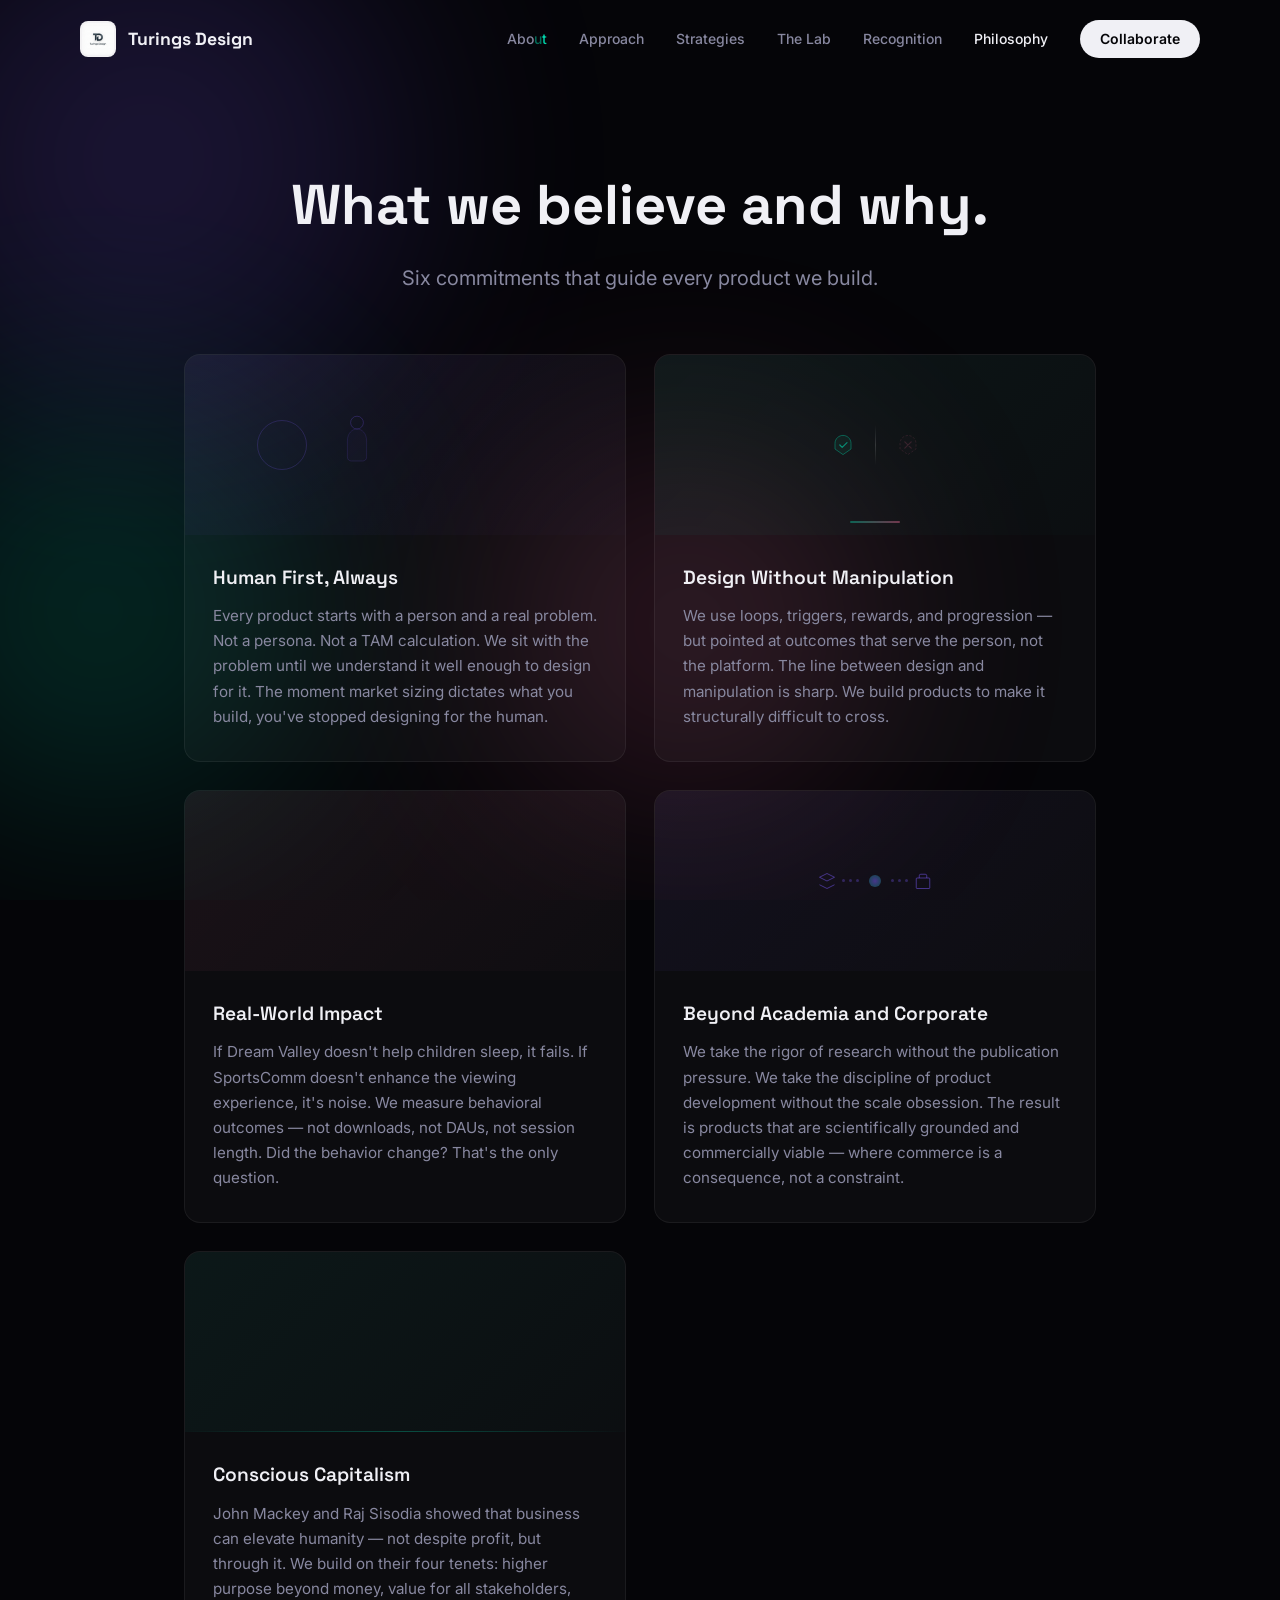
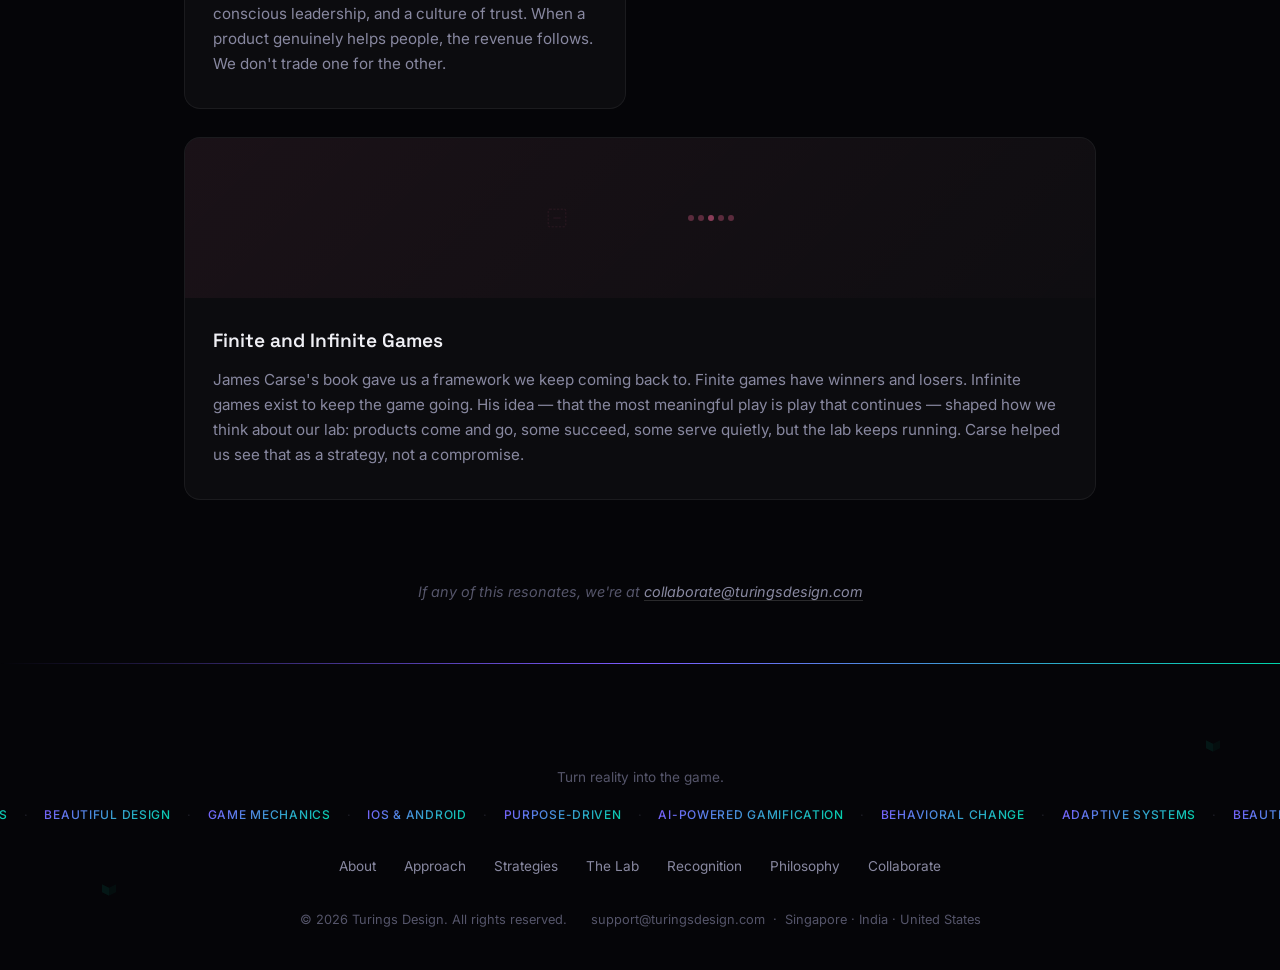
==== commit b82eb6fc: "Remove all text labels and emojis from card animations Animations are now faceless and nameless — pu" ====
--- a/philosophy.html
+++ b/philosophy.html
@@ -247,15 +247,7 @@
     }
     .ethics-good { animation: ethicsPulse 4s ease infinite; }
     .ethics-bad { opacity: 0.4; }
-    .ethics-label {
-      font-family: 'Space Grotesk', sans-serif;
-      font-size: 0.5rem;
-      font-weight: 600;
-      text-transform: uppercase;
-      letter-spacing: 0.06em;
-    }
-    .el-good { color: rgba(0,212,170,0.7); }
-    .el-bad { color: rgba(255,107,157,0.5); text-decoration: line-through; }
+    /* no text labels in animations */
     .ethics-divider {
       width: 1px;
       height: 40px;
@@ -287,22 +279,7 @@
       gap: 12px;
       align-items: flex-end;
     }
-    .impact-labels {
-      display: flex;
-      flex-direction: column;
-      gap: 8px;
-      align-items: flex-end;
-    }
-    .impact-label {
-      font-family: 'Space Grotesk', sans-serif;
-      font-size: 0.45rem;
-      font-weight: 600;
-      text-transform: uppercase;
-      letter-spacing: 0.04em;
-      color: rgba(255,255,255,0.35);
-      line-height: 12px;
-    }
-    .il-outcome { color: rgba(255,107,157,0.7); }
+    /* bars only — no labels */
     .impact-bars {
       display: flex;
       flex-direction: column;
@@ -331,9 +308,11 @@
       40% { width: 60px; }
       100% { width: 60px; opacity: 0.6; }
     }
-    .impact-check {
-      font-size: 0.8rem;
-      color: var(--accent-3);
+    .impact-dot-confirm {
+      width: 8px;
+      height: 8px;
+      border-radius: 50%;
+      background: var(--accent-3);
       opacity: 0;
       animation: impactCheckPop 4s ease infinite 1.5s;
     }
@@ -359,14 +338,7 @@
     }
     .bw-academia { animation-delay: 0s; }
     .bw-corporate { animation-delay: 0.5s; }
-    .beyond-label {
-      font-family: 'Space Grotesk', sans-serif;
-      font-size: 0.45rem;
-      font-weight: 600;
-      color: rgba(124,92,255,0.6);
-      text-transform: uppercase;
-      letter-spacing: 0.05em;
-    }
+    /* no text labels */
     .beyond-bridge {
       display: flex;
       gap: 4px;
@@ -435,14 +407,7 @@
     .cp-2 .cp-bar { animation-delay: 0.3s; }
     .cp-3 .cp-bar { animation-delay: 0.6s; }
     .cp-4 .cp-bar { animation-delay: 0.9s; }
-    .cp-label {
-      font-family: 'Space Grotesk', sans-serif;
-      font-size: 0.4rem;
-      font-weight: 600;
-      color: rgba(0,212,170,0.6);
-      text-transform: uppercase;
-      letter-spacing: 0.03em;
-    }
+    /* pillar bars only — no labels */
     @keyframes pillarRise {
       0% { height: 0; opacity: 0; }
       25% { height: 40px; opacity: 1; }
@@ -474,15 +439,7 @@
       gap: 4px;
       opacity: 0.4;
     }
-    .finite-label, .infinite-label {
-      font-family: 'Space Grotesk', sans-serif;
-      font-size: 0.5rem;
-      font-weight: 600;
-      text-transform: uppercase;
-      letter-spacing: 0.05em;
-    }
-    .finite-label { color: rgba(255,107,157,0.4); }
-    .infinite-label { color: rgba(255,107,157,0.7); }
+    /* shapes only — no labels */
     .infinite-loop {
       display: flex;
       flex-direction: column;
@@ -523,22 +480,7 @@
       70% { opacity: 0.8; }
       100% { opacity: 0.2; }
     }
-    .lab-continues {
-      font-family: 'Space Grotesk', sans-serif;
-      font-size: 0.45rem;
-      font-weight: 600;
-      color: rgba(255,107,157,0.5);
-      letter-spacing: 0.04em;
-      font-style: italic;
-      opacity: 0;
-      animation: labFadeIn 5s ease infinite 2.5s;
-    }
-    @keyframes labFadeIn {
-      0%, 5% { opacity: 0; }
-      20% { opacity: 0.7; }
-      60% { opacity: 0.7; }
-      80%, 100% { opacity: 0; }
-    }
+    /* no text in animations */
 
     /* Responsive */
     @media (max-width: 700px) {
@@ -626,7 +568,6 @@
                 <path d="M15 3 L15 3 C10 3 5 7 5 13 L5 20 L15 27 L25 20 L25 13 C25 7 20 3 15 3Z" stroke="rgba(0,212,170,0.4)" stroke-width="1.2" fill="rgba(0,212,170,0.06)"/>
                 <path d="M11 15 L14 18 L20 12" stroke="rgba(0,212,170,0.6)" stroke-width="1.5" stroke-linecap="round" stroke-linejoin="round"/>
               </svg>
-              <span class="ethics-label el-good">Design</span>
             </div>
             <div class="ethics-divider"></div>
             <div class="ethics-side ethics-bad">
@@ -634,7 +575,6 @@
                 <path d="M15 3 L15 3 C10 3 5 7 5 13 L5 20 L15 27 L25 20 L25 13 C25 7 20 3 15 3Z" stroke="rgba(255,107,157,0.3)" stroke-width="1.2" fill="rgba(255,107,157,0.04)" stroke-dasharray="3 2"/>
                 <path d="M11 11 L19 19 M19 11 L11 19" stroke="rgba(255,107,157,0.4)" stroke-width="1.5" stroke-linecap="round"/>
               </svg>
-              <span class="ethics-label el-bad">Manipulation</span>
             </div>
           </div>
           <div class="ethics-line-sharp"></div>
@@ -649,18 +589,13 @@
       <div class="philosophy-card">
         <div class="philosophy-card-scene phil-scene-impact">
           <div class="impact-meter">
-            <div class="impact-labels">
-              <span class="impact-label il-downloads">Downloads</span>
-              <span class="impact-label il-dau">DAUs</span>
-              <span class="impact-label il-outcome">Behavior Changed</span>
-            </div>
             <div class="impact-bars">
               <div class="impact-bar ib-downloads"></div>
               <div class="impact-bar ib-dau"></div>
               <div class="impact-bar ib-outcome"></div>
             </div>
           </div>
-          <div class="impact-check">✓</div>
+          <div class="impact-dot-confirm"></div>
         </div>
         <div class="philosophy-card-body">
           <h3>Real-World Impact</h3>
@@ -675,7 +610,6 @@
             <svg viewBox="0 0 24 24" width="18" height="18" fill="none" stroke="rgba(124,92,255,0.5)" stroke-width="1.3">
               <path d="M12 2L2 7l10 5 10-5-10-5zM2 17l10 5 10-5"/>
             </svg>
-            <span class="beyond-label">Research</span>
           </div>
           <div class="beyond-bridge">
             <span class="beyond-dot bbd-1"></span>
@@ -694,7 +628,6 @@
             <svg viewBox="0 0 24 24" width="18" height="18" fill="none" stroke="rgba(124,92,255,0.5)" stroke-width="1.3">
               <rect x="3" y="8" width="18" height="14" rx="1"/><path d="M7 8V5a2 2 0 012-2h6a2 2 0 012 2v3"/>
             </svg>
-            <span class="beyond-label">Product</span>
           </div>
         </div>
         <div class="philosophy-card-body">
@@ -709,19 +642,15 @@
           <div class="conscious-pillars">
             <div class="conscious-pillar cp-1">
               <div class="cp-bar"></div>
-              <span class="cp-label">Purpose</span>
             </div>
             <div class="conscious-pillar cp-2">
               <div class="cp-bar"></div>
-              <span class="cp-label">Stakeholders</span>
             </div>
             <div class="conscious-pillar cp-3">
               <div class="cp-bar"></div>
-              <span class="cp-label">Leadership</span>
             </div>
             <div class="conscious-pillar cp-4">
               <div class="cp-bar"></div>
-              <span class="cp-label">Culture</span>
             </div>
           </div>
           <div class="conscious-rise"></div>
@@ -737,7 +666,6 @@
         <div class="philosophy-card-scene phil-scene-infinite">
           <div class="infinite-visual">
             <div class="finite-box">
-              <span class="finite-label">Finite</span>
               <svg viewBox="0 0 30 30" width="22" height="22" fill="none">
                 <rect x="3" y="3" width="24" height="24" rx="2" stroke="rgba(255,107,157,0.3)" stroke-width="1" stroke-dasharray="3 2"/>
                 <path d="M10 15h10" stroke="rgba(255,107,157,0.3)" stroke-width="1"/>
@@ -747,7 +675,6 @@
               <svg class="infinity-svg" viewBox="0 0 80 40" width="80" height="40" fill="none">
                 <path class="infinity-path" d="M20 20 C20 10 30 10 40 20 C50 30 60 30 60 20 C60 10 50 10 40 20 C30 30 20 30 20 20Z" stroke="rgba(255,107,157,0.5)" stroke-width="1.5" stroke-linecap="round"/>
               </svg>
-              <span class="infinite-label">Infinite</span>
             </div>
             <div class="infinite-products">
               <span class="inf-prod ip-1"></span>
@@ -756,7 +683,6 @@
               <span class="inf-prod ip-4"></span>
               <span class="inf-prod ip-5"></span>
             </div>
-            <span class="lab-continues">the lab keeps running</span>
           </div>
         </div>
         <div class="philosophy-card-body">
--- a/styles.css
+++ b/styles.css
@@ -3374,15 +3374,12 @@
   right: 6%;
 }
 
-.layer-badge {
-  font-family: var(--font-heading);
-  font-size: 0.55rem;
-  font-weight: 700;
-  color: var(--accent-2);
-  background: rgba(0, 212, 170, 0.12);
-  padding: 2px 6px;
-  border-radius: 4px;
-  border: 1px solid rgba(0, 212, 170, 0.2);
+.layer-pip {
+  width: 8px;
+  height: 8px;
+  border-radius: 2px;
+  background: rgba(0, 212, 170, 0.35);
+  border: 1px solid rgba(0, 212, 170, 0.25);
 }
 
 .layer-3 {
@@ -3391,10 +3388,11 @@
   animation-delay: 1s;
 }
 
-.layer-streak {
-  font-size: 0.55rem;
-  font-weight: 600;
-  color: var(--accent-3);
+.layer-bar-mini {
+  width: 18px;
+  height: 4px;
+  border-radius: 2px;
+  background: linear-gradient(90deg, rgba(255, 107, 157, 0.4), rgba(255, 107, 157, 0.15));
 }
 
 @keyframes layerSlideIn {
@@ -3424,7 +3422,38 @@
   animation: blockAssemble 5s ease infinite;
 }
 
-.sb-icon { font-size: 0.7rem; }
+.sb-shape {
+  width: 10px;
+  height: 10px;
+}
+
+.sb-circle {
+  border-radius: 50%;
+  background: rgba(124, 92, 255, 0.35);
+}
+
+.sb-diamond {
+  background: rgba(0, 212, 170, 0.35);
+  transform: rotate(45deg);
+  border-radius: 2px;
+  width: 8px;
+  height: 8px;
+}
+
+.sb-triangle {
+  width: 0;
+  height: 0;
+  border-left: 5px solid transparent;
+  border-right: 5px solid transparent;
+  border-bottom: 10px solid rgba(255, 107, 157, 0.35);
+}
+
+.sb-square {
+  background: rgba(124, 92, 255, 0.35);
+  border-radius: 2px;
+  width: 8px;
+  height: 8px;
+}
 
 .sb-research { left: 8%; top: 50%; transform: translateY(-50%); animation-delay: 0s; }
 .sb-algo { left: 22%; top: 50%; transform: translateY(-50%); animation-delay: 0.3s; }
@@ -3621,9 +3650,11 @@
 .sd-1 { width: 30px; }
 .sd-2 { width: 22px; }
 
-.suit-check {
-  font-size: 0.6rem;
-  color: var(--accent-2);
+.suit-dot-confirm {
+  width: 6px;
+  height: 6px;
+  border-radius: 50%;
+  background: var(--accent-2);
   opacity: 0;
   animation: checkPop 4s ease infinite 2s;
 }
@@ -5366,14 +5397,7 @@
 .ai-generate { animation-delay: 0.8s; }
 .ai-ship { animation-delay: 1.6s; }
 
-.ai-stage-label {
-  font-family: var(--font-heading);
-  font-size: 0.5rem;
-  font-weight: 600;
-  color: rgba(124,92,255,0.7);
-  text-transform: uppercase;
-  letter-spacing: 0.05em;
-}
+/* no text labels in animations */
 
 .ai-stage-dots {
   display: flex;
@@ -5434,22 +5458,19 @@
   100% { opacity: 0; }
 }
 
-.ai-speed-badge {
-  font-family: var(--font-heading);
-  font-size: 0.6rem;
-  font-weight: 700;
-  color: var(--accent-1);
-  background: rgba(124,92,255,0.1);
-  border: 1px solid rgba(124,92,255,0.2);
-  padding: 2px 10px;
-  border-radius: 10px;
+.ai-pulse-dot {
+  width: 8px;
+  height: 8px;
+  border-radius: 50%;
+  background: rgba(124,92,255,0.5);
+  box-shadow: 0 0 12px rgba(124,92,255,0.3);
   opacity: 0;
-  animation: badgePop 5s ease infinite 2.2s;
-}
-
-@keyframes badgePop {
-  0%, 5% { opacity: 0; transform: scale(0.7); }
-  15% { opacity: 1; transform: scale(1.1); }
+  animation: aiPulseDot 5s ease infinite 2.2s;
+}
+
+@keyframes aiPulseDot {
+  0%, 5% { opacity: 0; transform: scale(0.5); }
+  15% { opacity: 1; transform: scale(1.3); }
   25% { opacity: 1; transform: scale(1); }
   55% { opacity: 1; }
   70%, 100% { opacity: 0; }
@@ -5502,14 +5523,7 @@
   transition: all 0.3s;
 }
 
-.ln-label {
-  font-family: var(--font-heading);
-  font-size: 0.45rem;
-  font-weight: 600;
-  color: rgba(0,212,170,0.6);
-  text-transform: uppercase;
-  letter-spacing: 0.04em;
-}
+/* loop nodes are dots only — no labels */
 
 .ln-trigger { top: -4px; left: 50%; transform: translateX(-50%); animation-delay: 0s; }
 .ln-action { top: 50%; right: -8px; transform: translateY(-50%); animation-delay: 1s; }
@@ -5566,9 +5580,10 @@
 .ms-psych { animation-delay: 0.4s; }
 .ms-design { animation-delay: 0.8s; }
 
-.ms-icon {
-  font-size: 0.7rem;
-  opacity: 0.8;
+.ms-dot {
+  width: 6px;
+  height: 6px;
+  border-radius: 50%;
 }
 
 .ms-line {
@@ -5642,12 +5657,12 @@
   50% { height: 16px; }
 }
 
-.merge-feels {
-  font-family: var(--font-heading);
-  font-size: 0.45rem;
-  font-weight: 600;
-  color: rgba(255,107,157,0.6);
-  letter-spacing: 0.04em;
+.merge-pulse-out {
+  width: 6px;
+  height: 6px;
+  border-radius: 50%;
+  background: rgba(255,107,157,0.5);
+  box-shadow: 0 0 10px rgba(255,107,157,0.3);
 }
 
 @keyframes outputReveal {
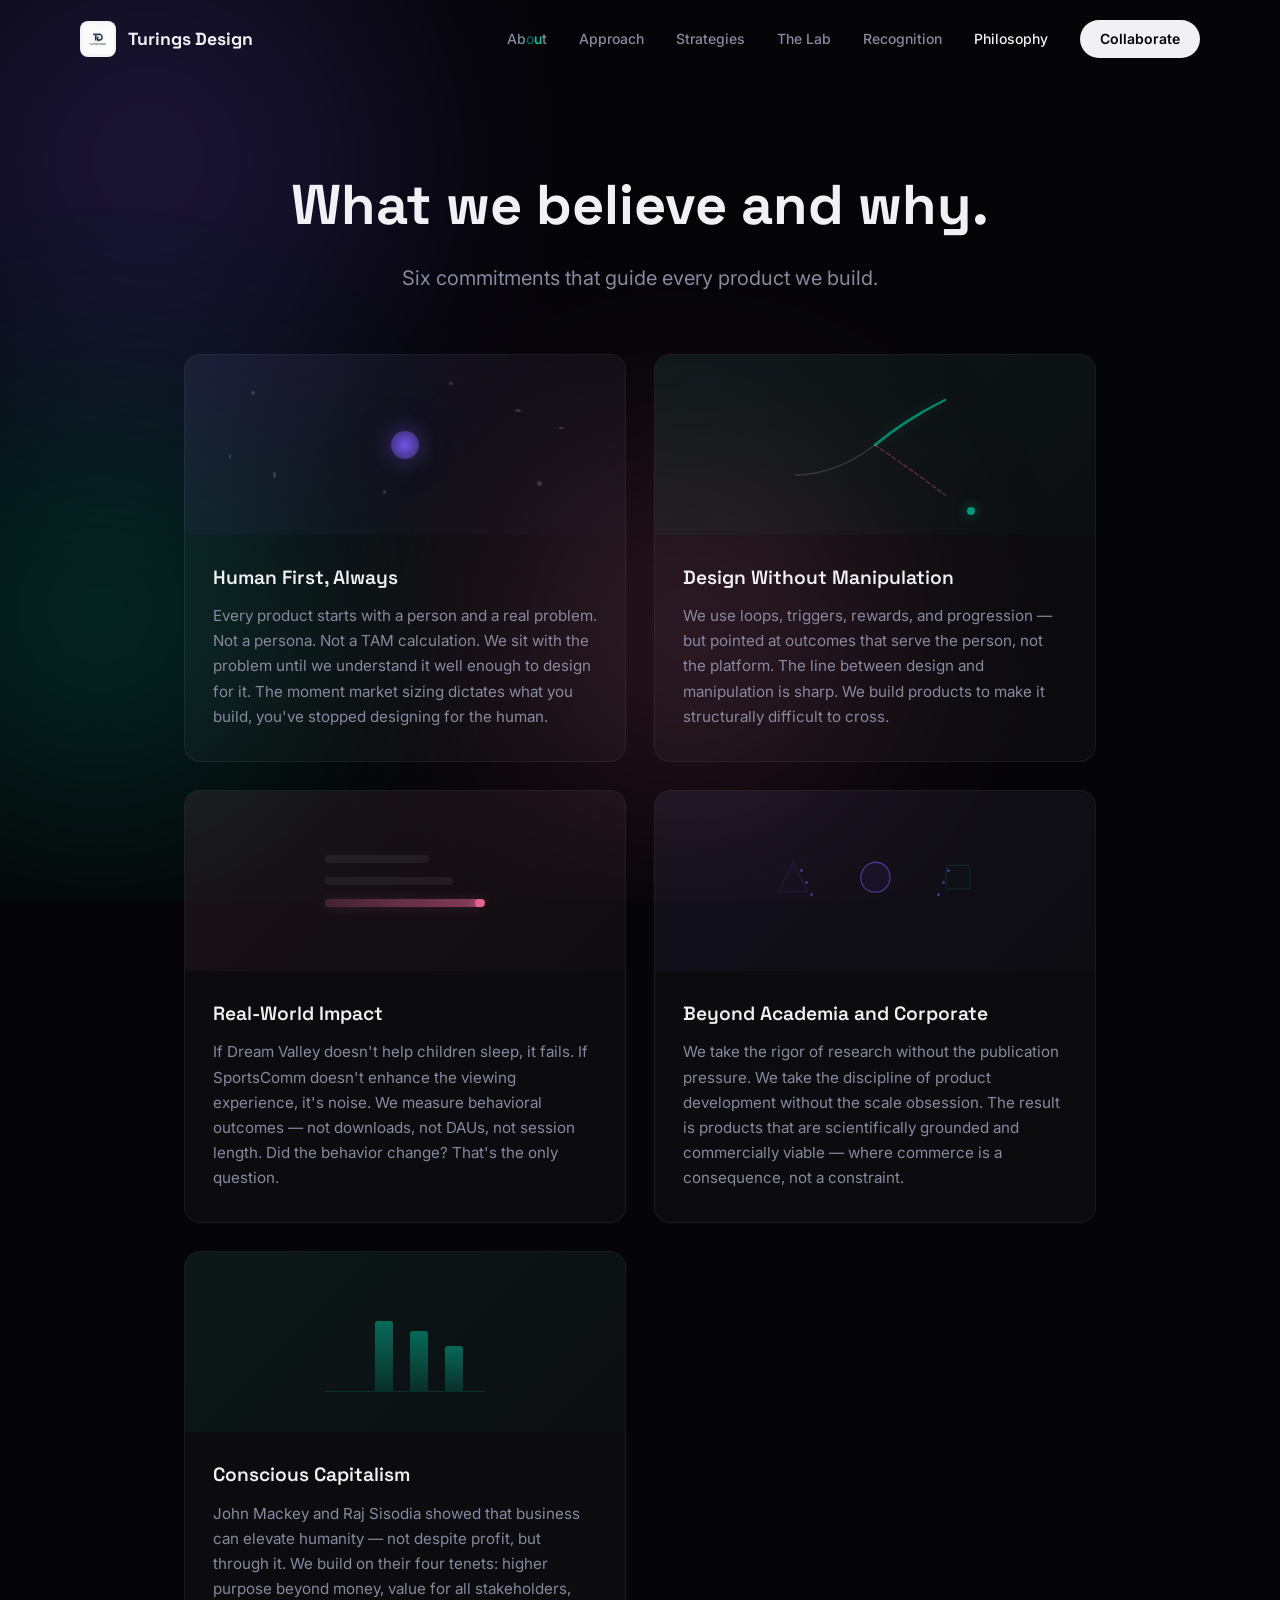
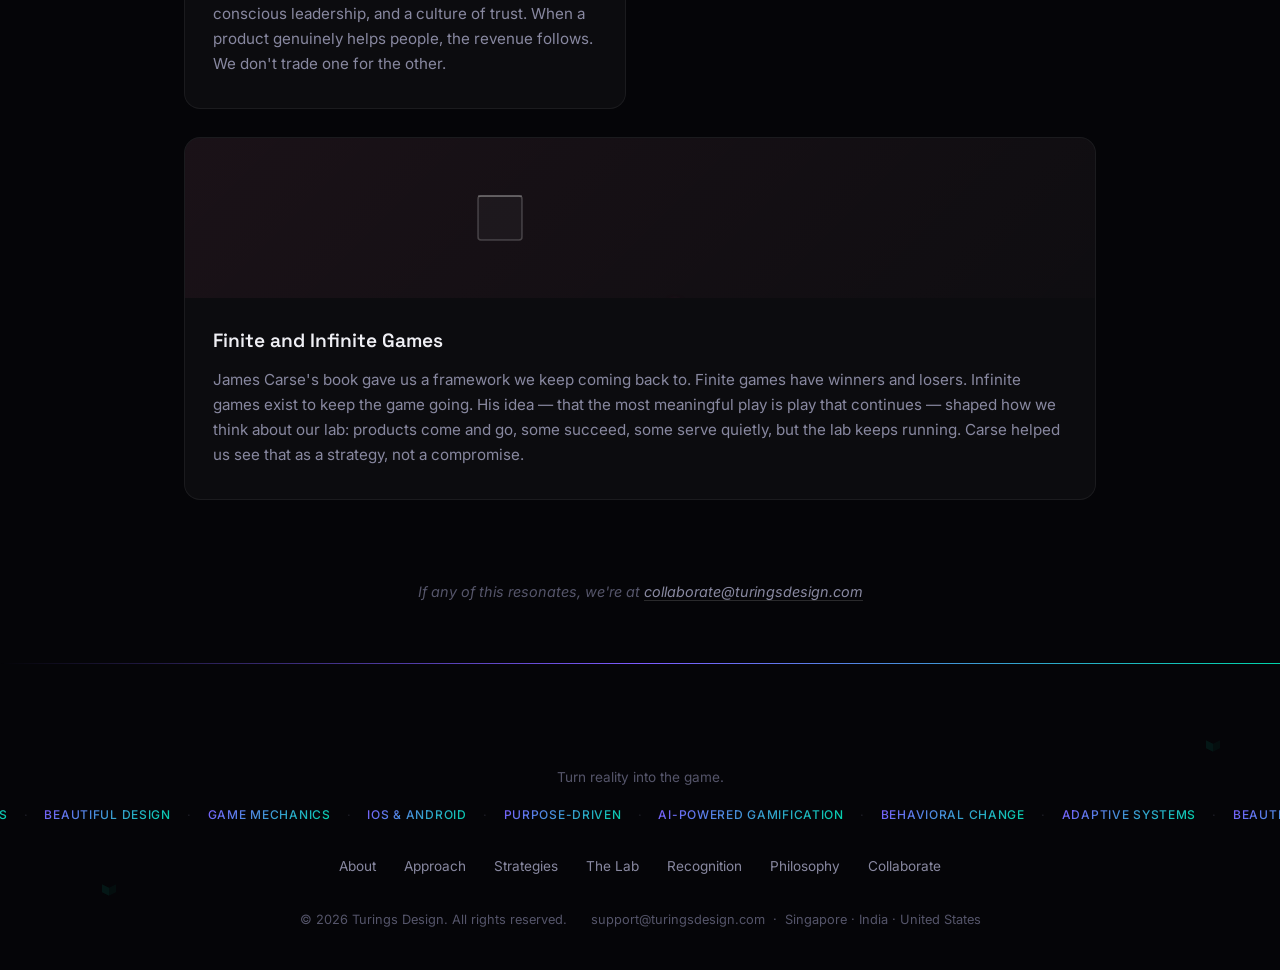
==== commit 935f8a77: "Redesign all card animations as living scenes Animations are now miniature animated worlds, not diag" ====
--- a/philosophy.html
+++ b/philosophy.html
@@ -86,33 +86,12 @@
       height: 180px;
       overflow: hidden;
       background: rgba(0,0,0,0.15);
+      display: flex;
+      align-items: center;
+      justify-content: center;
     }
     .philosophy-card--full .philosophy-card-scene {
       height: 160px;
-    }
-
-    /* Floating dots */
-    .phil-float {
-      position: absolute;
-      border-radius: 50%;
-      animation: philFloat 6s ease-in-out infinite;
-    }
-    @keyframes philFloat {
-      0%, 100% { transform: translateY(0) scale(1); }
-      50% { transform: translateY(-18px) scale(1.15); }
-    }
-
-    /* Pulsing rings */
-    .phil-ring {
-      position: absolute;
-      border-radius: 50%;
-      border: 1.5px solid;
-      transform: translate(-50%, -50%);
-      animation: philPulse 4s ease-in-out infinite;
-    }
-    @keyframes philPulse {
-      0%, 100% { transform: translate(-50%, -50%) scale(1); opacity: 1; }
-      50% { transform: translate(-50%, -50%) scale(1.2); opacity: 0.5; }
     }
 
     /* Card body */
@@ -196,291 +175,429 @@
       border-color: rgba(255,255,255,0.4);
     }
 
-    /* ── Card 1: Human First — person with heartbeat ── */
+    /* ── Card 1: Human First — Living Scene: Glowing orb with fading noise ── */
     .phil-scene-human {
       background: linear-gradient(135deg, rgba(124,92,255,0.06) 0%, rgba(124,92,255,0.01) 100%);
-      gap: 16px;
-    }
-    .phil-person { opacity: 0.7; }
-    .phil-heartbeat { animation: heartbeatDraw 3s ease infinite; }
-    .heartbeat-line {
-      stroke-dasharray: 200;
-      stroke-dashoffset: 200;
-      animation: heartDraw 3s ease infinite;
-    }
-    @keyframes heartDraw {
-      0% { stroke-dashoffset: 200; }
-      50% { stroke-dashoffset: 0; }
-      80% { stroke-dashoffset: 0; opacity: 1; }
-      100% { stroke-dashoffset: 0; opacity: 0.3; }
-    }
-    .phil-focus-ring {
-      position: absolute;
-      width: 50px; height: 50px;
+      display: flex;
+      align-items: center;
+      justify-content: center;
+    }
+    .human-orb {
+      position: absolute;
+      width: 28px;
+      height: 28px;
       border-radius: 50%;
-      border: 1.5px solid rgba(124,92,255,0.2);
-      left: 22%; top: 50%;
+      background: radial-gradient(circle, rgba(124,92,255,0.9), rgba(124,92,255,0.3));
+      left: 50%;
+      top: 50%;
       transform: translate(-50%, -50%);
-      animation: focusRingPulse 4s ease infinite;
-    }
-    @keyframes focusRingPulse {
-      0%, 100% { transform: translate(-50%, -50%) scale(1); opacity: 0.4; }
-      50% { transform: translate(-50%, -50%) scale(1.4); opacity: 0; }
-    }
-
-    /* ── Card 2: Ethics — shield check vs X ── */
+      z-index: 3;
+      box-shadow: 0 0 20px rgba(124,92,255,0.4), 0 0 50px rgba(124,92,255,0.15);
+      animation: humanOrbGlow 4s ease-in-out infinite;
+    }
+    @keyframes humanOrbGlow {
+      0%, 100% { box-shadow: 0 0 20px rgba(124,92,255,0.4), 0 0 50px rgba(124,92,255,0.15); }
+      50% { box-shadow: 0 0 30px rgba(124,92,255,0.6), 0 0 70px rgba(124,92,255,0.25); }
+    }
+    .human-ring {
+      position: absolute;
+      border-radius: 50%;
+      border: 1px solid rgba(124,92,255,0.25);
+      left: 50%;
+      top: 50%;
+      transform: translate(-50%, -50%) scale(0);
+      opacity: 0;
+      z-index: 2;
+      animation: humanRingExpand 4s ease-out infinite;
+    }
+    .human-ring:nth-child(2) { animation-delay: 0s; }
+    .human-ring:nth-child(3) { animation-delay: 1.3s; }
+    .human-ring:nth-child(4) { animation-delay: 2.6s; }
+    @keyframes humanRingExpand {
+      0% { transform: translate(-50%, -50%) scale(0); opacity: 0.6; }
+      80% { transform: translate(-50%, -50%) scale(4); opacity: 0; }
+      100% { transform: translate(-50%, -50%) scale(4); opacity: 0; }
+    }
+    .human-noise {
+      position: absolute;
+      border-radius: 2px;
+      background: rgba(255,255,255,0.15);
+      z-index: 1;
+      animation: humanNoiseFade 5s ease-in-out infinite;
+    }
+    .human-noise:nth-child(5) { width: 4px; height: 4px; top: 20%; left: 15%; animation-delay: 0s; }
+    .human-noise:nth-child(6) { width: 6px; height: 3px; top: 30%; left: 75%; animation-delay: 0.4s; }
+    .human-noise:nth-child(7) { width: 3px; height: 6px; top: 65%; left: 20%; animation-delay: 0.8s; }
+    .human-noise:nth-child(8) { width: 5px; height: 5px; top: 70%; left: 80%; animation-delay: 1.2s; border-radius: 50%; }
+    .human-noise:nth-child(9) { width: 4px; height: 3px; top: 15%; left: 60%; animation-delay: 1.6s; }
+    .human-noise:nth-child(10) { width: 3px; height: 4px; top: 75%; left: 45%; animation-delay: 2s; }
+    .human-noise:nth-child(11) { width: 5px; height: 2px; top: 40%; left: 85%; animation-delay: 0.6s; }
+    .human-noise:nth-child(12) { width: 2px; height: 5px; top: 55%; left: 10%; animation-delay: 1.4s; border-radius: 50%; }
+    @keyframes humanNoiseFade {
+      0%, 10% { opacity: 0.5; transform: scale(1); }
+      40% { opacity: 0; transform: scale(0.3); }
+      60% { opacity: 0; transform: scale(0.3); }
+      100% { opacity: 0.5; transform: scale(1); }
+    }
+
+    /* ── Card 2: Ethics — Living Scene: Two diverging paths ── */
     .phil-scene-ethics {
       background: linear-gradient(135deg, rgba(0,212,170,0.06) 0%, rgba(0,212,170,0.01) 100%);
-      flex-direction: column;
-      gap: 8px;
-    }
-    .ethics-split {
       display: flex;
       align-items: center;
-      gap: 20px;
-    }
-    .ethics-side {
-      display: flex;
-      flex-direction: column;
-      align-items: center;
-      gap: 6px;
-    }
-    .ethics-good { animation: ethicsPulse 4s ease infinite; }
-    .ethics-bad { opacity: 0.4; }
-    /* no text labels in animations */
-    .ethics-divider {
-      width: 1px;
-      height: 40px;
-      background: linear-gradient(to bottom, transparent, rgba(255,255,255,0.15), transparent);
-    }
-    .ethics-line-sharp {
-      position: absolute;
-      bottom: 12px;
+      justify-content: center;
+    }
+    .path-fork {
+      position: absolute;
       left: 50%;
-      transform: translateX(-50%);
-      width: 50px;
-      height: 2px;
-      background: linear-gradient(90deg, rgba(0,212,170,0.4), rgba(255,107,157,0.4));
-      border-radius: 1px;
-    }
-    @keyframes ethicsPulse {
-      0%, 100% { transform: scale(1); }
-      50% { transform: scale(1.05); }
-    }
-
-    /* ── Card 3: Impact — outcome meter ── */
-    .phil-scene-impact {
-      background: linear-gradient(135deg, rgba(255,107,157,0.06) 0%, rgba(255,107,157,0.01) 100%);
-      flex-direction: column;
-      gap: 10px;
-    }
-    .impact-meter {
-      display: flex;
-      gap: 12px;
-      align-items: flex-end;
-    }
-    /* bars only — no labels */
-    .impact-bars {
-      display: flex;
-      flex-direction: column;
-      gap: 8px;
-    }
-    .impact-bar {
-      height: 8px;
-      border-radius: 4px;
-      animation: barGrow 4s ease infinite;
-    }
-    .ib-downloads {
-      background: rgba(255,255,255,0.08);
-      animation-delay: 0s;
-    }
-    .ib-dau {
-      background: rgba(255,255,255,0.08);
-      animation-delay: 0.3s;
-    }
-    .ib-outcome {
-      background: linear-gradient(90deg, rgba(255,107,157,0.3), rgba(255,107,157,0.6));
-      animation-delay: 0.6s;
-    }
-    @keyframes barGrow {
-      0% { width: 0; }
-      20% { width: 40px; }
-      40% { width: 60px; }
-      100% { width: 60px; opacity: 0.6; }
-    }
-    .impact-dot-confirm {
+      top: 50%;
+      transform: translate(-50%, -50%);
+    }
+    .path-good {
+      stroke: rgba(0,212,170,0.6);
+      stroke-width: 2.5;
+      fill: none;
+      stroke-linecap: round;
+      filter: drop-shadow(0 0 6px rgba(0,212,170,0.3));
+      animation: pathGoodPulse 3s ease-in-out infinite;
+    }
+    @keyframes pathGoodPulse {
+      0%, 100% { stroke: rgba(0,212,170,0.5); filter: drop-shadow(0 0 4px rgba(0,212,170,0.2)); }
+      50% { stroke: rgba(0,212,170,0.8); filter: drop-shadow(0 0 10px rgba(0,212,170,0.5)); }
+    }
+    .path-bad {
+      stroke: rgba(255,107,157,0.3);
+      stroke-width: 1.5;
+      fill: none;
+      stroke-linecap: round;
+      stroke-dasharray: 4 3;
+      animation: pathBadFlicker 2s ease-in-out infinite;
+    }
+    @keyframes pathBadFlicker {
+      0%, 100% { opacity: 0.4; }
+      30% { opacity: 0.15; }
+      50% { opacity: 0.5; }
+      70% { opacity: 0.1; }
+    }
+    .path-glow {
+      position: absolute;
       width: 8px;
       height: 8px;
       border-radius: 50%;
-      background: var(--accent-3);
-      opacity: 0;
-      animation: impactCheckPop 4s ease infinite 1.5s;
-    }
-    @keyframes impactCheckPop {
-      0%, 5% { opacity: 0; transform: scale(0); }
-      20% { opacity: 1; transform: scale(1.3); }
-      35% { transform: scale(1); opacity: 1; }
-      70% { opacity: 1; }
-      85%, 100% { opacity: 0; }
-    }
-
-    /* ── Card 4: Beyond — Two worlds meeting ── */
-    .phil-scene-beyond {
-      background: linear-gradient(135deg, rgba(124,92,255,0.06) 0%, rgba(124,92,255,0.01) 100%);
-      gap: 6px;
-    }
-    .beyond-world {
-      display: flex;
-      flex-direction: column;
-      align-items: center;
-      gap: 4px;
-      animation: beyondFade 5s ease infinite;
-    }
-    .bw-academia { animation-delay: 0s; }
-    .bw-corporate { animation-delay: 0.5s; }
-    /* no text labels */
-    .beyond-bridge {
-      display: flex;
-      gap: 4px;
-      align-items: center;
-    }
-    .beyond-dot {
-      width: 3px; height: 3px;
-      border-radius: 50%;
-      background: rgba(124,92,255,0.3);
-      animation: bridgeDotFlow 3s ease infinite;
-    }
-    .bbd-1, .bbd-4 { animation-delay: 0s; }
-    .bbd-2, .bbd-5 { animation-delay: 0.3s; }
-    .bbd-3, .bbd-6 { animation-delay: 0.6s; }
-    @keyframes bridgeDotFlow {
-      0%, 100% { opacity: 0.2; }
-      50% { opacity: 1; background: var(--accent-1); }
-    }
-    .beyond-center {
-      width: 20px; height: 20px;
+      background: rgba(0,212,170,0.7);
+      box-shadow: 0 0 12px rgba(0,212,170,0.5);
+      animation: pathGlowMove 4s ease-in-out infinite;
+    }
+    @keyframes pathGlowMove {
+      0% { offset-distance: 0%; opacity: 0; }
+      10% { opacity: 1; }
+      90% { opacity: 1; }
+      100% { offset-distance: 100%; opacity: 0; }
+    }
+    .path-stem {
+      stroke: rgba(255,255,255,0.15);
+      stroke-width: 1.5;
+      fill: none;
+      stroke-linecap: round;
+    }
+
+    /* ── Card 3: Impact — Living Scene: Three bars, one alive ── */
+    .phil-scene-impact {
+      background: linear-gradient(135deg, rgba(255,107,157,0.06) 0%, rgba(255,107,157,0.01) 100%);
       display: flex;
       align-items: center;
       justify-content: center;
     }
-    .beyond-glow {
-      width: 12px; height: 12px;
+    .outcome-bars-container {
+      position: absolute;
+      left: 50%;
+      top: 50%;
+      transform: translate(-50%, -50%);
+      display: flex;
+      flex-direction: column;
+      gap: 14px;
+      width: 160px;
+    }
+    .outcome-bar {
+      height: 8px;
+      border-radius: 4px;
+      position: relative;
+      overflow: hidden;
+    }
+    .outcome-bar--dim {
+      background: rgba(255,255,255,0.06);
+      width: 100%;
+    }
+    .outcome-bar--dim:nth-child(1) { width: 65%; }
+    .outcome-bar--dim:nth-child(2) { width: 80%; }
+    .outcome-bar--alive {
+      background: linear-gradient(90deg, rgba(255,107,157,0.2), rgba(255,107,157,0.5));
+      animation: outcomeBarGrow 4s ease-in-out infinite;
+      box-shadow: 0 0 12px rgba(255,107,157,0.15);
+    }
+    .outcome-bar--alive::after {
+      content: '';
+      position: absolute;
+      right: 0;
+      top: 50%;
+      transform: translateY(-50%);
+      width: 10px;
+      height: 10px;
       border-radius: 50%;
-      background: radial-gradient(circle, rgba(124,92,255,0.5), rgba(0,212,170,0.3));
-      animation: beyondGlowPulse 3s ease infinite;
-    }
-    @keyframes beyondGlowPulse {
-      0%, 100% { transform: scale(1); box-shadow: 0 0 10px rgba(124,92,255,0.2); }
-      50% { transform: scale(1.4); box-shadow: 0 0 25px rgba(124,92,255,0.4); }
-    }
-    @keyframes beyondFade {
-      0%, 10% { opacity: 0.3; transform: translateX(0); }
-      30% { opacity: 1; }
-      70% { opacity: 1; }
-      100% { opacity: 0.3; }
-    }
-
-    /* ── Card 5: Conscious Capitalism — Four pillars ── */
+      background: rgba(255,107,157,0.8);
+      box-shadow: 0 0 10px rgba(255,107,157,0.6);
+      animation: outcomeDotPulse 2s ease-in-out infinite;
+    }
+    @keyframes outcomeBarGrow {
+      0% { width: 20%; }
+      50% { width: 100%; }
+      100% { width: 20%; }
+    }
+    @keyframes outcomeDotPulse {
+      0%, 100% { transform: translateY(-50%) scale(1); box-shadow: 0 0 8px rgba(255,107,157,0.5); }
+      50% { transform: translateY(-50%) scale(1.4); box-shadow: 0 0 16px rgba(255,107,157,0.8); }
+    }
+
+    /* ── Card 4: Beyond — Living Scene: Triangle, square, organic center ── */
+    .phil-scene-beyond {
+      background: linear-gradient(135deg, rgba(124,92,255,0.06) 0%, rgba(124,92,255,0.01) 100%);
+      display: flex;
+      align-items: center;
+      justify-content: center;
+    }
+    .beyond-scene-container {
+      position: absolute;
+      left: 50%;
+      top: 50%;
+      transform: translate(-50%, -50%);
+      width: 200px;
+      height: 120px;
+    }
+    .beyond-shape {
+      position: absolute;
+      top: 50%;
+      transform: translateY(-50%);
+    }
+    .beyond-shape--triangle {
+      left: 0;
+      opacity: 0.4;
+      animation: beyondShapeFloat 5s ease-in-out infinite;
+    }
+    .beyond-shape--square {
+      right: 0;
+      opacity: 0.4;
+      animation: beyondShapeFloat 5s ease-in-out infinite 0.5s;
+    }
+    .beyond-shape--organic {
+      left: 50%;
+      transform: translate(-50%, -50%);
+      z-index: 2;
+    }
+    .beyond-shape--organic svg {
+      animation: beyondBreathe 4s ease-in-out infinite;
+    }
+    @keyframes beyondBreathe {
+      0%, 100% { transform: scale(1); }
+      50% { transform: scale(1.15); }
+    }
+    @keyframes beyondShapeFloat {
+      0%, 100% { opacity: 0.3; }
+      50% { opacity: 0.6; }
+    }
+    .beyond-particle {
+      position: absolute;
+      width: 3px;
+      height: 3px;
+      border-radius: 50%;
+      background: rgba(124,92,255,0.5);
+      top: 50%;
+    }
+    .beyond-particle--left-1 { left: 30px; animation: beyondParticleLeft 3s ease-in-out infinite 0s; }
+    .beyond-particle--left-2 { left: 25px; top: 40%; animation: beyondParticleLeft 3s ease-in-out infinite 0.5s; }
+    .beyond-particle--left-3 { left: 35px; top: 60%; animation: beyondParticleLeft 3s ease-in-out infinite 1s; }
+    .beyond-particle--right-1 { right: 30px; animation: beyondParticleRight 3s ease-in-out infinite 0.3s; }
+    .beyond-particle--right-2 { right: 25px; top: 40%; animation: beyondParticleRight 3s ease-in-out infinite 0.8s; }
+    .beyond-particle--right-3 { right: 35px; top: 60%; animation: beyondParticleRight 3s ease-in-out infinite 1.3s; }
+    @keyframes beyondParticleLeft {
+      0% { transform: translateX(0) translateY(-50%); opacity: 0.6; }
+      100% { transform: translateX(55px) translateY(-50%); opacity: 0; }
+    }
+    @keyframes beyondParticleRight {
+      0% { transform: translateX(0) translateY(-50%); opacity: 0.6; }
+      100% { transform: translateX(-55px) translateY(-50%); opacity: 0; }
+    }
+
+    /* ── Card 5: Conscious Capitalism — Four rising pillars with connecting arc ── */
     .phil-scene-conscious {
       background: linear-gradient(135deg, rgba(0,212,170,0.06) 0%, rgba(0,212,170,0.01) 100%);
-      flex-direction: column;
-      gap: 8px;
-    }
-    .conscious-pillars {
       display: flex;
-      gap: 14px;
-      align-items: flex-end;
-    }
-    .conscious-pillar {
-      display: flex;
-      flex-direction: column;
       align-items: center;
-      gap: 4px;
-    }
-    .cp-bar {
-      width: 16px;
-      border-radius: 3px 3px 0 0;
-      background: linear-gradient(to top, rgba(0,212,170,0.15), rgba(0,212,170,0.4));
-      animation: pillarRise 4s ease infinite;
-    }
-    .cp-1 .cp-bar { animation-delay: 0s; }
-    .cp-2 .cp-bar { animation-delay: 0.3s; }
-    .cp-3 .cp-bar { animation-delay: 0.6s; }
-    .cp-4 .cp-bar { animation-delay: 0.9s; }
-    /* pillar bars only — no labels */
-    @keyframes pillarRise {
-      0% { height: 0; opacity: 0; }
-      25% { height: 40px; opacity: 1; }
-      70% { height: 40px; opacity: 1; }
-      100% { height: 40px; opacity: 0.3; }
-    }
-    .conscious-rise {
-      position: absolute;
-      bottom: 0;
+      justify-content: center;
+    }
+    .cc-scene-container {
+      position: absolute;
+      left: 50%;
+      top: 50%;
+      transform: translate(-50%, -50%);
+      width: 160px;
+      height: 120px;
+    }
+    .cc-base {
+      position: absolute;
+      bottom: 10px;
       left: 0;
       right: 0;
       height: 1px;
-      background: linear-gradient(90deg, transparent, rgba(0,212,170,0.3), transparent);
-    }
-
-    /* ── Card 6: Infinite Games — infinity loop + lab ── */
+      background: rgba(0,212,170,0.15);
+    }
+    .cc-pillar {
+      position: absolute;
+      bottom: 11px;
+      width: 18px;
+      border-radius: 3px 3px 0 0;
+      background: linear-gradient(to top, rgba(0,212,170,0.15), rgba(0,212,170,0.45));
+      transform-origin: bottom center;
+      animation: ccPillarRise 5s ease-in-out infinite;
+    }
+    .cc-pillar::after {
+      content: '';
+      position: absolute;
+      top: 0;
+      left: 50%;
+      transform: translateX(-50%);
+      width: 6px;
+      height: 6px;
+      border-radius: 50%;
+      background: rgba(0,212,170,0.5);
+      box-shadow: 0 0 8px rgba(0,212,170,0.3);
+      opacity: 0;
+      animation: ccGlowTop 5s ease-in-out infinite;
+    }
+    .cc-pillar:nth-child(1) { left: 15px; height: 55px; animation-delay: 0s; }
+    .cc-pillar:nth-child(1)::after { animation-delay: 0s; }
+    .cc-pillar:nth-child(2) { left: 50px; height: 70px; animation-delay: 0.3s; }
+    .cc-pillar:nth-child(2)::after { animation-delay: 0.3s; }
+    .cc-pillar:nth-child(3) { left: 85px; height: 60px; animation-delay: 0.6s; }
+    .cc-pillar:nth-child(3)::after { animation-delay: 0.6s; }
+    .cc-pillar:nth-child(4) { left: 120px; height: 45px; animation-delay: 0.9s; }
+    .cc-pillar:nth-child(4)::after { animation-delay: 0.9s; }
+    @keyframes ccPillarRise {
+      0% { transform: scaleY(0); opacity: 0; }
+      20% { transform: scaleY(1); opacity: 1; }
+      75% { transform: scaleY(1); opacity: 1; }
+      100% { transform: scaleY(0); opacity: 0; }
+    }
+    @keyframes ccGlowTop {
+      0%, 15% { opacity: 0; }
+      25% { opacity: 1; }
+      75% { opacity: 1; }
+      90%, 100% { opacity: 0; }
+    }
+    .cc-arc {
+      position: absolute;
+      top: 0;
+      left: 0;
+      width: 100%;
+      height: 100%;
+    }
+    .cc-arc path {
+      fill: none;
+      stroke: rgba(0,212,170,0.35);
+      stroke-width: 1.5;
+      stroke-linecap: round;
+      stroke-dasharray: 200;
+      stroke-dashoffset: 200;
+      animation: ccArcDraw 5s ease-in-out infinite;
+    }
+    @keyframes ccArcDraw {
+      0%, 35% { stroke-dashoffset: 200; opacity: 0; }
+      50% { stroke-dashoffset: 0; opacity: 1; }
+      75% { stroke-dashoffset: 0; opacity: 1; }
+      90%, 100% { stroke-dashoffset: 0; opacity: 0; }
+    }
+
+    /* ── Card 6: Finite & Infinite Games — Box closes, infinity draws forever ── */
     .phil-scene-infinite {
       background: linear-gradient(135deg, rgba(255,107,157,0.06) 0%, rgba(255,107,157,0.01) 100%);
-    }
-    .infinite-visual {
       display: flex;
       align-items: center;
-      gap: 20px;
-    }
-    .finite-box {
+      justify-content: center;
+    }
+    .games-scene-container {
+      position: absolute;
+      left: 50%;
+      top: 50%;
+      transform: translate(-50%, -50%);
+      width: 340px;
+      height: 100px;
       display: flex;
-      flex-direction: column;
       align-items: center;
-      gap: 4px;
-      opacity: 0.4;
-    }
-    /* shapes only — no labels */
-    .infinite-loop {
-      display: flex;
-      flex-direction: column;
-      align-items: center;
-      gap: 4px;
-    }
-    .infinity-path {
-      stroke-dasharray: 200;
-      stroke-dashoffset: 200;
-      animation: infinityDraw 4s ease infinite;
-    }
-    @keyframes infinityDraw {
-      0% { stroke-dashoffset: 200; }
-      50% { stroke-dashoffset: 0; }
-      80% { stroke-dashoffset: 0; }
-      100% { stroke-dashoffset: 200; }
-    }
-    .infinite-products {
-      display: flex;
-      gap: 4px;
-      align-items: center;
-    }
-    .inf-prod {
-      width: 6px; height: 6px;
+      justify-content: space-between;
+    }
+    .finite-shape {
+      position: relative;
+      width: 60px;
+      height: 60px;
+    }
+    .finite-shape svg rect {
+      stroke: rgba(255,255,255,0.2);
+      stroke-width: 1.5;
+      fill: rgba(255,255,255,0.03);
+      animation: finiteClose 4s ease-in-out infinite;
+    }
+    @keyframes finiteClose {
+      0% { transform: scale(1); opacity: 0.5; }
+      40% { transform: scale(0.6); opacity: 0.15; }
+      60% { transform: scale(0.6); opacity: 0.15; }
+      100% { transform: scale(1); opacity: 0.5; }
+    }
+    .finite-shape svg .finite-lid {
+      stroke: rgba(255,255,255,0.25);
+      stroke-width: 1.5;
+      fill: none;
+      animation: finiteLidClose 4s ease-in-out infinite;
+      transform-origin: 5px 5px;
+    }
+    @keyframes finiteLidClose {
+      0% { transform: rotate(0deg); opacity: 0.5; }
+      40% { transform: rotate(-45deg); opacity: 0.15; }
+      60% { transform: rotate(-45deg); opacity: 0.15; }
+      100% { transform: rotate(0deg); opacity: 0.5; }
+    }
+    .infinite-path-container {
+      position: relative;
+      width: 180px;
+      height: 80px;
+    }
+    .infinite-path {
+      fill: none;
+      stroke: rgba(255,107,157,0.5);
+      stroke-width: 2;
+      stroke-linecap: round;
+      stroke-dasharray: 300;
+      stroke-dashoffset: 300;
+      animation: infinityTraceDraw 4s linear infinite;
+    }
+    @keyframes infinityTraceDraw {
+      0% { stroke-dashoffset: 300; }
+      100% { stroke-dashoffset: 0; }
+    }
+    .infinite-dot {
+      position: absolute;
+      width: 5px;
+      height: 5px;
       border-radius: 50%;
-      background: rgba(255,107,157,0.3);
-      animation: prodPop 5s ease infinite;
-    }
-    .ip-1 { animation-delay: 0s; }
-    .ip-2 { animation-delay: 0.5s; }
-    .ip-3 { animation-delay: 1s; background: rgba(255,107,157,0.5); }
-    .ip-4 { animation-delay: 1.5s; }
-    .ip-5 { animation-delay: 2s; }
-    @keyframes prodPop {
-      0% { transform: scale(0); opacity: 0; }
-      15% { transform: scale(1.3); opacity: 1; }
-      25% { transform: scale(1); opacity: 0.8; }
-      70% { opacity: 0.8; }
-      100% { opacity: 0.2; }
-    }
-    /* no text in animations */
+      background: rgba(255,107,157,0.8);
+      box-shadow: 0 0 8px rgba(255,107,157,0.5);
+      offset-path: path('M45 40 C45 20 65 15 90 40 C115 65 135 60 135 40 C135 20 115 15 90 40 C65 65 45 60 45 40');
+      animation: infiniteDotOrbit 4s linear infinite;
+    }
+    .infinite-dot:nth-child(2) { animation-delay: -1.3s; opacity: 0.7; }
+    .infinite-dot:nth-child(3) { animation-delay: -2.6s; opacity: 0.5; }
+    @keyframes infiniteDotOrbit {
+      0% { offset-distance: 0%; }
+      100% { offset-distance: 100%; }
+    }
 
     /* Responsive */
     @media (max-width: 700px) {
@@ -542,16 +659,18 @@
       <!-- Card 1: Human First, Always — Person silhouette with heartbeat -->
       <div class="philosophy-card">
         <div class="philosophy-card-scene phil-scene-human">
-          <svg class="phil-person" viewBox="0 0 40 80" width="32" height="64" fill="none">
-            <circle cx="20" cy="12" r="8" stroke="rgba(124,92,255,0.35)" stroke-width="1.2"/>
-            <path d="M8 35 C8 25 14 20 20 20 C26 20 32 25 32 35 L32 55 C32 58 30 60 27 60 L13 60 C10 60 8 58 8 55Z" stroke="rgba(124,92,255,0.25)" stroke-width="1" fill="rgba(124,92,255,0.04)"/>
-          </svg>
-          <div class="phil-heartbeat">
-            <svg viewBox="0 0 100 30" width="80" height="24" fill="none">
-              <polyline class="heartbeat-line" points="0,15 20,15 28,15 32,5 36,25 40,15 48,15 52,8 56,22 60,15 100,15" stroke="rgba(124,92,255,0.5)" stroke-width="1.5" stroke-linecap="round" stroke-linejoin="round" fill="none"/>
-            </svg>
-          </div>
-          <div class="phil-focus-ring"></div>
+          <div class="human-orb"></div>
+          <div class="human-ring" style="width:60px;height:60px;"></div>
+          <div class="human-ring" style="width:60px;height:60px;"></div>
+          <div class="human-ring" style="width:60px;height:60px;"></div>
+          <div class="human-noise"></div>
+          <div class="human-noise"></div>
+          <div class="human-noise"></div>
+          <div class="human-noise"></div>
+          <div class="human-noise"></div>
+          <div class="human-noise"></div>
+          <div class="human-noise"></div>
+          <div class="human-noise"></div>
         </div>
         <div class="philosophy-card-body">
           <h3>Human First, Always</h3>
@@ -562,22 +681,12 @@
       <!-- Card 2: Design Without Manipulation — Shield with checkmark vs X -->
       <div class="philosophy-card">
         <div class="philosophy-card-scene phil-scene-ethics">
-          <div class="ethics-split">
-            <div class="ethics-side ethics-good">
-              <svg viewBox="0 0 30 30" width="24" height="24" fill="none">
-                <path d="M15 3 L15 3 C10 3 5 7 5 13 L5 20 L15 27 L25 20 L25 13 C25 7 20 3 15 3Z" stroke="rgba(0,212,170,0.4)" stroke-width="1.2" fill="rgba(0,212,170,0.06)"/>
-                <path d="M11 15 L14 18 L20 12" stroke="rgba(0,212,170,0.6)" stroke-width="1.5" stroke-linecap="round" stroke-linejoin="round"/>
-              </svg>
-            </div>
-            <div class="ethics-divider"></div>
-            <div class="ethics-side ethics-bad">
-              <svg viewBox="0 0 30 30" width="24" height="24" fill="none">
-                <path d="M15 3 L15 3 C10 3 5 7 5 13 L5 20 L15 27 L25 20 L25 13 C25 7 20 3 15 3Z" stroke="rgba(255,107,157,0.3)" stroke-width="1.2" fill="rgba(255,107,157,0.04)" stroke-dasharray="3 2"/>
-                <path d="M11 11 L19 19 M19 11 L11 19" stroke="rgba(255,107,157,0.4)" stroke-width="1.5" stroke-linecap="round"/>
-              </svg>
-            </div>
-          </div>
-          <div class="ethics-line-sharp"></div>
+          <svg class="path-fork" viewBox="0 0 200 140" width="200" height="140" fill="none">
+            <path class="path-stem" d="M20 100 Q60 100 100 70"/>
+            <path class="path-good" d="M100 70 Q130 45 170 25"/>
+            <path class="path-bad" d="M100 70 Q130 90 170 120"/>
+          </svg>
+          <div class="path-glow" style="offset-path: path('M100 70 Q130 45 170 25'); offset-rotate: 0deg;"></div>
         </div>
         <div class="philosophy-card-body">
           <h3>Design Without Manipulation</h3>
@@ -588,14 +697,11 @@
       <!-- Card 3: Real-World Impact — Outcome meter -->
       <div class="philosophy-card">
         <div class="philosophy-card-scene phil-scene-impact">
-          <div class="impact-meter">
-            <div class="impact-bars">
-              <div class="impact-bar ib-downloads"></div>
-              <div class="impact-bar ib-dau"></div>
-              <div class="impact-bar ib-outcome"></div>
-            </div>
+          <div class="outcome-bars-container">
+            <div class="outcome-bar outcome-bar--dim"></div>
+            <div class="outcome-bar outcome-bar--dim"></div>
+            <div class="outcome-bar outcome-bar--alive"></div>
           </div>
-          <div class="impact-dot-confirm"></div>
         </div>
         <div class="philosophy-card-body">
           <h3>Real-World Impact</h3>
@@ -606,28 +712,28 @@
       <!-- Card 4: Beyond Academia and Corporate — Two worlds merging -->
       <div class="philosophy-card">
         <div class="philosophy-card-scene phil-scene-beyond">
-          <div class="beyond-world bw-academia">
-            <svg viewBox="0 0 24 24" width="18" height="18" fill="none" stroke="rgba(124,92,255,0.5)" stroke-width="1.3">
-              <path d="M12 2L2 7l10 5 10-5-10-5zM2 17l10 5 10-5"/>
-            </svg>
-          </div>
-          <div class="beyond-bridge">
-            <span class="beyond-dot bbd-1"></span>
-            <span class="beyond-dot bbd-2"></span>
-            <span class="beyond-dot bbd-3"></span>
-          </div>
-          <div class="beyond-center">
-            <div class="beyond-glow"></div>
-          </div>
-          <div class="beyond-bridge">
-            <span class="beyond-dot bbd-4"></span>
-            <span class="beyond-dot bbd-5"></span>
-            <span class="beyond-dot bbd-6"></span>
-          </div>
-          <div class="beyond-world bw-corporate">
-            <svg viewBox="0 0 24 24" width="18" height="18" fill="none" stroke="rgba(124,92,255,0.5)" stroke-width="1.3">
-              <rect x="3" y="8" width="18" height="14" rx="1"/><path d="M7 8V5a2 2 0 012-2h6a2 2 0 012 2v3"/>
-            </svg>
+          <div class="beyond-scene-container">
+            <div class="beyond-shape beyond-shape--triangle">
+              <svg viewBox="0 0 40 40" width="36" height="36" fill="none">
+                <polygon points="20,4 36,36 4,36" stroke="rgba(124,92,255,0.35)" stroke-width="1.2" fill="rgba(124,92,255,0.04)"/>
+              </svg>
+            </div>
+            <div class="beyond-shape beyond-shape--organic">
+              <svg viewBox="0 0 50 50" width="44" height="44" fill="none">
+                <path d="M25 8 C35 8 42 15 42 25 C42 35 35 42 25 42 C18 42 12 38 10 32 C7 25 10 15 18 10 C20 9 22 8 25 8Z" stroke="rgba(124,92,255,0.5)" stroke-width="1.5" fill="rgba(124,92,255,0.06)"/>
+              </svg>
+            </div>
+            <div class="beyond-shape beyond-shape--square">
+              <svg viewBox="0 0 40 40" width="34" height="34" fill="none">
+                <rect x="6" y="6" width="28" height="28" rx="2" stroke="rgba(0,212,170,0.35)" stroke-width="1.2" fill="rgba(0,212,170,0.04)"/>
+              </svg>
+            </div>
+            <div class="beyond-particle beyond-particle--left-1"></div>
+            <div class="beyond-particle beyond-particle--left-2"></div>
+            <div class="beyond-particle beyond-particle--left-3"></div>
+            <div class="beyond-particle beyond-particle--right-1"></div>
+            <div class="beyond-particle beyond-particle--right-2"></div>
+            <div class="beyond-particle beyond-particle--right-3"></div>
           </div>
         </div>
         <div class="philosophy-card-body">
@@ -639,21 +745,16 @@
       <!-- Card 5: Conscious Capitalism — Four pillars rising -->
       <div class="philosophy-card">
         <div class="philosophy-card-scene phil-scene-conscious">
-          <div class="conscious-pillars">
-            <div class="conscious-pillar cp-1">
-              <div class="cp-bar"></div>
-            </div>
-            <div class="conscious-pillar cp-2">
-              <div class="cp-bar"></div>
-            </div>
-            <div class="conscious-pillar cp-3">
-              <div class="cp-bar"></div>
-            </div>
-            <div class="conscious-pillar cp-4">
-              <div class="cp-bar"></div>
-            </div>
+          <div class="cc-scene-container">
+            <div class="cc-base"></div>
+            <div class="cc-pillar"></div>
+            <div class="cc-pillar"></div>
+            <div class="cc-pillar"></div>
+            <div class="cc-pillar"></div>
+            <svg class="cc-arc" viewBox="0 0 160 120">
+              <path d="M24 46 C50 20 70 28 59 41 C80 15 100 25 94 51 C110 30 140 40 129 66"/>
+            </svg>
           </div>
-          <div class="conscious-rise"></div>
         </div>
         <div class="philosophy-card-body">
           <h3>Conscious Capitalism</h3>
@@ -664,24 +765,20 @@
       <!-- Card 6: Finite and Infinite Games (full width) — Infinite loop -->
       <div class="philosophy-card philosophy-card--full">
         <div class="philosophy-card-scene phil-scene-infinite">
-          <div class="infinite-visual">
-            <div class="finite-box">
-              <svg viewBox="0 0 30 30" width="22" height="22" fill="none">
-                <rect x="3" y="3" width="24" height="24" rx="2" stroke="rgba(255,107,157,0.3)" stroke-width="1" stroke-dasharray="3 2"/>
-                <path d="M10 15h10" stroke="rgba(255,107,157,0.3)" stroke-width="1"/>
+          <div class="games-scene-container">
+            <div class="finite-shape">
+              <svg viewBox="0 0 60 60" width="60" height="60" fill="none">
+                <rect x="8" y="8" width="44" height="44" rx="3" stroke="rgba(255,255,255,0.2)" stroke-width="1.5" fill="rgba(255,255,255,0.03)"/>
+                <line class="finite-lid" x1="8" y1="8" x2="52" y2="8" stroke="rgba(255,255,255,0.25)" stroke-width="1.5"/>
               </svg>
             </div>
-            <div class="infinite-loop">
-              <svg class="infinity-svg" viewBox="0 0 80 40" width="80" height="40" fill="none">
-                <path class="infinity-path" d="M20 20 C20 10 30 10 40 20 C50 30 60 30 60 20 C60 10 50 10 40 20 C30 30 20 30 20 20Z" stroke="rgba(255,107,157,0.5)" stroke-width="1.5" stroke-linecap="round"/>
+            <div class="infinite-path-container">
+              <svg viewBox="0 0 180 80" width="180" height="80" fill="none">
+                <path class="infinite-path" d="M45 40 C45 20 65 15 90 40 C115 65 135 60 135 40 C135 20 115 15 90 40 C65 65 45 60 45 40"/>
               </svg>
-            </div>
-            <div class="infinite-products">
-              <span class="inf-prod ip-1"></span>
-              <span class="inf-prod ip-2"></span>
-              <span class="inf-prod ip-3"></span>
-              <span class="inf-prod ip-4"></span>
-              <span class="inf-prod ip-5"></span>
+              <div class="infinite-dot"></div>
+              <div class="infinite-dot"></div>
+              <div class="infinite-dot"></div>
             </div>
           </div>
         </div>
--- a/styles.css
+++ b/styles.css
@@ -3402,140 +3402,122 @@
   100% { opacity: 0; transform: translateX(-5px); }
 }
 
-/* ── From Scratch — Building blocks assembling into product ── */
+/* ── From Scratch — Product being born from blank canvas ── */
 
 .scene-scratch {
   background: rgba(124, 92, 255, 0.02);
   border-color: rgba(124, 92, 255, 0.06);
 }
 
-.scratch-block {
-  position: absolute;
-  width: 28px;
-  height: 28px;
-  border-radius: 6px;
-  border: 1px solid rgba(124, 92, 255, 0.15);
-  background: rgba(124, 92, 255, 0.06);
+.scratch-birth {
   display: flex;
   align-items: center;
   justify-content: center;
-  animation: blockAssemble 5s ease infinite;
-}
-
-.sb-shape {
-  width: 10px;
-  height: 10px;
-}
-
-.sb-circle {
-  border-radius: 50%;
-  background: rgba(124, 92, 255, 0.35);
-}
-
-.sb-diamond {
-  background: rgba(0, 212, 170, 0.35);
-  transform: rotate(45deg);
-  border-radius: 2px;
-  width: 8px;
-  height: 8px;
-}
-
-.sb-triangle {
-  width: 0;
-  height: 0;
-  border-left: 5px solid transparent;
-  border-right: 5px solid transparent;
-  border-bottom: 10px solid rgba(255, 107, 157, 0.35);
-}
-
-.sb-square {
-  background: rgba(124, 92, 255, 0.35);
-  border-radius: 2px;
-  width: 8px;
-  height: 8px;
-}
-
-.sb-research { left: 8%; top: 50%; transform: translateY(-50%); animation-delay: 0s; }
-.sb-algo { left: 22%; top: 50%; transform: translateY(-50%); animation-delay: 0.3s; }
-.sb-design { left: 36%; top: 50%; transform: translateY(-50%); animation-delay: 0.6s; }
-.sb-ship { left: 50%; top: 50%; transform: translateY(-50%); animation-delay: 0.9s; }
-
-@keyframes blockAssemble {
-  0% { opacity: 0; transform: translateY(-50%) scale(0.3); }
-  15% { opacity: 1; transform: translateY(-50%) scale(1); }
-  25% { opacity: 1; transform: translateY(-50%) scale(1); border-color: rgba(124, 92, 255, 0.3); }
-  70% { opacity: 0.6; }
-  85% { opacity: 0.3; }
-  100% { opacity: 0; }
-}
-
-.scratch-product {
-  position: absolute;
-  right: 10%;
-  top: 50%;
-  transform: translateY(-50%);
-  animation: productAppear 5s ease infinite;
-}
-
-.scratch-phone {
-  width: 26px;
-  height: 44px;
-  border-radius: 6px;
-  border: 1.5px solid rgba(124, 92, 255, 0.35);
-  background: rgba(124, 92, 255, 0.06);
-  padding: 3px;
-}
-
-.scratch-phone-screen {
   width: 100%;
   height: 100%;
+}
+
+.scratch-canvas {
+  position: relative;
+  width: 70px;
+  height: 56px;
+  border-radius: 6px;
+  border: 1px solid rgba(124, 92, 255, 0.12);
+  background: rgba(124, 92, 255, 0.03);
+  overflow: hidden;
+  padding: 4px;
+}
+
+.sc-header {
+  width: 100%;
+  height: 6px;
   border-radius: 3px;
-  background: linear-gradient(135deg, rgba(124, 92, 255, 0.15), rgba(0, 212, 170, 0.1));
-  animation: screenGlow 5s ease infinite;
-}
-
-@keyframes productAppear {
-  0%, 50% { opacity: 0; transform: translateY(-50%) scale(0.5); }
-  65% { opacity: 1; transform: translateY(-50%) scale(1.1); }
-  75% { opacity: 1; transform: translateY(-50%) scale(1); }
-  90% { opacity: 1; }
+  background: rgba(124, 92, 255, 0.2);
+  opacity: 0;
+  animation: scBuild 6s ease infinite;
+}
+
+.sc-content {
+  display: flex;
+  flex-direction: column;
+  gap: 3px;
+  margin-top: 4px;
+}
+
+.sc-block {
+  border-radius: 2px;
+  opacity: 0;
+}
+
+.sc-block-1 {
+  width: 80%;
+  height: 5px;
+  background: rgba(124, 92, 255, 0.12);
+  animation: scBuild 6s ease infinite 0.5s;
+}
+
+.sc-block-2 {
+  width: 55%;
+  height: 5px;
+  background: rgba(0, 212, 170, 0.12);
+  animation: scBuild 6s ease infinite 1s;
+}
+
+.sc-block-3 {
+  width: 65%;
+  height: 5px;
+  background: rgba(124, 92, 255, 0.1);
+  animation: scBuild 6s ease infinite 1.5s;
+}
+
+.sc-progress-ring {
+  position: absolute;
+  bottom: 4px;
+  right: 4px;
+  opacity: 0;
+  animation: scBuild 6s ease infinite 2s;
+}
+
+.sc-ring-fill {
+  animation: scRingDraw 6s ease infinite 2.2s;
+}
+
+.sc-notif-dot {
+  position: absolute;
+  top: 3px;
+  right: 3px;
+  width: 5px;
+  height: 5px;
+  border-radius: 50%;
+  background: rgba(255, 107, 157, 0.7);
+  opacity: 0;
+  animation: scNotifPulse 6s ease infinite 3s;
+}
+
+@keyframes scBuild {
+  0% { opacity: 0; transform: translateY(4px); }
+  10% { opacity: 1; transform: translateY(0); }
+  65% { opacity: 1; }
+  80% { opacity: 0.3; }
   100% { opacity: 0; }
 }
 
-@keyframes screenGlow {
-  0%, 60% { opacity: 0; }
-  70% { opacity: 1; }
-  90% { opacity: 1; }
-  100% { opacity: 0; }
-}
-
-.scratch-arrow {
-  position: absolute;
-  top: 50%;
-  left: 62%;
-  width: 16%;
-  height: 1px;
-  background: rgba(124, 92, 255, 0.2);
-  transform: translateY(-50%);
-  animation: arrowDraw 5s ease infinite;
-}
-
-.scratch-arrow::after {
-  content: '';
-  position: absolute;
-  right: -1px;
-  top: -3px;
-  width: 0;
-  height: 0;
-  border-left: 5px solid rgba(124, 92, 255, 0.3);
-  border-top: 3px solid transparent;
-  border-bottom: 3px solid transparent;
-}
-
-@keyframes arrowDraw {
-  0%, 45% { opacity: 0; transform: translateY(-50%) scaleX(0); transform-origin: left; }
-  55% { opacity: 1; transform: translateY(-50%) scaleX(1); }
-  85% { opacity: 1; }
+@keyframes scRingDraw {
+  0%, 5% { stroke-dashoffset: 56.5; }
+  35% { stroke-dashoffset: 0; }
+  65% { stroke-dashoffset: 0; }
+  85% { stroke-dashoffset: 56.5; }
+  100% { stroke-dashoffset: 56.5; }
+}
+
+@keyframes scNotifPulse {
+  0% { opacity: 0; transform: scale(0); }
+  8% { opacity: 1; transform: scale(1.4); }
+  15% { transform: scale(1); opacity: 1; }
+  20% { transform: scale(1.2); opacity: 1; }
+  25% { transform: scale(1); opacity: 1; }
+  55% { opacity: 1; }
+  70% { opacity: 0; }
   100% { opacity: 0; }
 }
 
@@ -5370,306 +5352,312 @@
   justify-content: center;
 }
 
-/* ── AI-First — Diagnose → Generate → Ship pipeline ── */
+/* ── AI-First — Neural node with data streams flowing in/out ── */
 
 .approach-scene-ai {
   background: linear-gradient(135deg, rgba(124,92,255,0.08) 0%, rgba(124,92,255,0.02) 100%);
-  flex-direction: column;
-  gap: 10px;
-}
-
-.ai-pipeline {
-  display: flex;
+  justify-content: center;
   align-items: center;
-  gap: 6px;
-}
-
-.ai-stage {
-  display: flex;
-  flex-direction: column;
-  align-items: center;
-  gap: 4px;
-  opacity: 0;
-  animation: stageAppear 5s ease infinite;
-}
-
-.ai-diagnose { animation-delay: 0s; }
-.ai-generate { animation-delay: 0.8s; }
-.ai-ship { animation-delay: 1.6s; }
-
-/* no text labels in animations */
-
-.ai-stage-dots {
-  display: flex;
-  gap: 2px;
-}
-
-.asd {
+}
+
+.ai-neural {
+  position: relative;
+  width: 140px;
+  height: 140px;
+}
+
+.ai-core {
+  position: absolute;
+  top: 50%;
+  left: 50%;
+  width: 24px;
+  height: 24px;
+  margin: -12px 0 0 -12px;
+  border-radius: 50%;
+  z-index: 2;
+}
+
+.ai-core-inner {
+  width: 100%;
+  height: 100%;
+  border-radius: 50%;
+  background: radial-gradient(circle, rgba(124,92,255,0.9), rgba(124,92,255,0.3));
+  animation: aiCorePulse 3s ease infinite;
+}
+
+.ai-core-ring {
+  position: absolute;
+  top: -6px;
+  left: -6px;
+  width: 36px;
+  height: 36px;
+  border-radius: 50%;
+  border: 1px solid rgba(124,92,255,0.2);
+  animation: aiRingPulse 3s ease infinite;
+}
+
+/* Input streams — lines converging to center */
+.ai-stream {
+  position: absolute;
+  background: rgba(124,92,255,0.3);
+  border-radius: 1px;
+}
+
+.ai-stream-in {
+  width: 2px;
+  height: 30px;
+  transform-origin: bottom center;
+}
+
+.ai-sin-1 { top: 8px; left: 50%; margin-left: -1px; animation: aiSinTop 4s ease infinite; }
+.ai-sin-2 { top: 50%; right: 12px; margin-top: -1px; width: 30px; height: 2px; animation: aiSinRight 4s ease infinite 0.3s; }
+.ai-sin-3 { bottom: 8px; left: 50%; margin-left: -1px; animation: aiSinBottom 4s ease infinite 0.6s; }
+.ai-sin-4 { top: 50%; left: 12px; margin-top: -1px; width: 30px; height: 2px; animation: aiSinLeft 4s ease infinite 0.9s; }
+
+/* Output streams — lines radiating from center */
+.ai-stream-out {
+  width: 2px;
+  height: 26px;
+  background: rgba(0,212,170,0.4);
+}
+
+.ai-sout-1 { top: 16px; left: 28%; animation: aiSoutTL 4s ease infinite 1.5s; }
+.ai-sout-2 { top: 16px; right: 28%; animation: aiSoutTR 4s ease infinite 1.8s; }
+.ai-sout-3 { bottom: 16px; left: 28%; animation: aiSoutBL 4s ease infinite 2.1s; }
+.ai-sout-4 { bottom: 16px; right: 28%; animation: aiSoutBR 4s ease infinite 2.4s; }
+
+/* Data particles */
+.ai-particle {
+  position: absolute;
   width: 3px;
   height: 3px;
   border-radius: 50%;
-  background: rgba(124,92,255,0.4);
-  animation: dotPulse 1.5s ease infinite;
-}
-
-.asd-1 { animation-delay: 0s; }
-.asd-2 { animation-delay: 0.2s; }
-.asd-3 { animation-delay: 0.4s; }
-
-@keyframes dotPulse {
-  0%, 100% { opacity: 0.3; }
-  50% { opacity: 1; background: var(--accent-1); }
-}
-
-@keyframes stageAppear {
-  0% { opacity: 0; transform: translateY(8px); }
-  15% { opacity: 1; transform: translateY(0); }
-  70% { opacity: 1; }
-  85% { opacity: 0.3; }
+  background: rgba(124,92,255,0.7);
+  opacity: 0;
+}
+
+.ap-1 { animation: aiParticleIn 3s ease infinite 0s; top: 10%; left: 48%; }
+.ap-2 { animation: aiParticleIn 3s ease infinite 0.5s; top: 48%; right: 10%; }
+.ap-3 { animation: aiParticleIn 3s ease infinite 1s; bottom: 10%; left: 48%; }
+.ap-4 { animation: aiParticleOut 3s ease infinite 1.5s; top: 30%; left: 30%; background: rgba(0,212,170,0.7); }
+.ap-5 { animation: aiParticleOut 3s ease infinite 2s; top: 30%; right: 30%; background: rgba(0,212,170,0.7); }
+.ap-6 { animation: aiParticleOut 3s ease infinite 2.5s; bottom: 30%; left: 30%; background: rgba(0,212,170,0.7); }
+
+@keyframes aiCorePulse {
+  0%, 100% { transform: scale(1); box-shadow: 0 0 12px rgba(124,92,255,0.3); }
+  50% { transform: scale(1.2); box-shadow: 0 0 24px rgba(124,92,255,0.6); }
+}
+
+@keyframes aiRingPulse {
+  0%, 100% { transform: scale(1); opacity: 0.3; }
+  50% { transform: scale(1.4); opacity: 0.6; }
+}
+
+@keyframes aiSinTop { 0% { opacity: 0; height: 0; } 20% { opacity: 0.6; height: 30px; } 60% { opacity: 0.6; } 80% { opacity: 0; } 100% { opacity: 0; } }
+@keyframes aiSinRight { 0% { opacity: 0; width: 0; } 20% { opacity: 0.6; width: 30px; } 60% { opacity: 0.6; } 80% { opacity: 0; } 100% { opacity: 0; } }
+@keyframes aiSinBottom { 0% { opacity: 0; height: 0; } 20% { opacity: 0.6; height: 30px; } 60% { opacity: 0.6; } 80% { opacity: 0; } 100% { opacity: 0; } }
+@keyframes aiSinLeft { 0% { opacity: 0; width: 0; } 20% { opacity: 0.6; width: 30px; } 60% { opacity: 0.6; } 80% { opacity: 0; } 100% { opacity: 0; } }
+
+@keyframes aiSoutTL { 0%, 10% { opacity: 0; } 20% { opacity: 0.5; } 50% { opacity: 0.5; } 70% { opacity: 0; } 100% { opacity: 0; } }
+@keyframes aiSoutTR { 0%, 10% { opacity: 0; } 20% { opacity: 0.5; } 50% { opacity: 0.5; } 70% { opacity: 0; } 100% { opacity: 0; } }
+@keyframes aiSoutBL { 0%, 10% { opacity: 0; } 20% { opacity: 0.5; } 50% { opacity: 0.5; } 70% { opacity: 0; } 100% { opacity: 0; } }
+@keyframes aiSoutBR { 0%, 10% { opacity: 0; } 20% { opacity: 0.5; } 50% { opacity: 0.5; } 70% { opacity: 0; } 100% { opacity: 0; } }
+
+@keyframes aiParticleIn {
+  0% { opacity: 0.8; }
+  40% { opacity: 1; transform: translate(calc(50% - 50%), calc(50% - 50%)) scale(0.5); }
+  50% { opacity: 0; }
   100% { opacity: 0; }
 }
 
-.ai-flow-arrow {
-  width: 16px;
-  height: 1px;
-  background: rgba(124,92,255,0.25);
-  position: relative;
-  animation: arrowFade 5s ease infinite;
-}
-
-.afa-1 { animation-delay: 0.5s; }
-.afa-2 { animation-delay: 1.3s; }
-
-.ai-flow-arrow::after {
-  content: '';
-  position: absolute;
-  right: -1px;
-  top: -2.5px;
-  border-left: 4px solid rgba(124,92,255,0.35);
-  border-top: 3px solid transparent;
-  border-bottom: 3px solid transparent;
-}
-
-@keyframes arrowFade {
-  0%, 5% { opacity: 0; }
-  20% { opacity: 1; }
-  70% { opacity: 1; }
-  85% { opacity: 0; }
+@keyframes aiParticleOut {
+  0%, 40% { opacity: 0; transform: scale(0.3); }
+  50% { opacity: 0.8; transform: scale(1); }
+  80% { opacity: 0; transform: scale(0.5) translate(10px, -10px); }
   100% { opacity: 0; }
 }
 
-.ai-pulse-dot {
-  width: 8px;
-  height: 8px;
-  border-radius: 50%;
-  background: rgba(124,92,255,0.5);
-  box-shadow: 0 0 12px rgba(124,92,255,0.3);
-  opacity: 0;
-  animation: aiPulseDot 5s ease infinite 2.2s;
-}
-
-@keyframes aiPulseDot {
-  0%, 5% { opacity: 0; transform: scale(0.5); }
-  15% { opacity: 1; transform: scale(1.3); }
-  25% { opacity: 1; transform: scale(1); }
-  55% { opacity: 1; }
-  70%, 100% { opacity: 0; }
-}
-
-/* ── Behavioral Algorithms — Trigger → Action → Reward → Habit loop ── */
+/* ── Behavioral Algorithms — Chaotic wave through filter becomes smooth ── */
 
 .approach-scene-behavioral {
   background: linear-gradient(135deg, rgba(0,212,170,0.08) 0%, rgba(0,212,170,0.02) 100%);
-}
-
-.behavior-loop {
+  align-items: center;
+  justify-content: center;
+}
+
+.behav-signal {
   position: relative;
-  width: 120px;
-  height: 120px;
-}
-
-.loop-circle {
+  width: 90%;
+  height: 100px;
+  overflow: hidden;
+}
+
+.behav-wave-svg {
+  width: 100%;
+  height: 100%;
+}
+
+.behav-chaotic {
+  stroke-dasharray: 200;
+  stroke-dashoffset: 200;
+  animation: behavChaoticDraw 5s ease infinite;
+}
+
+.behav-filter {
+  animation: behavFilterGlow 5s ease infinite 1s;
+}
+
+.behav-filter-line {
+  animation: behavFilterLine 5s ease infinite;
+}
+
+.bf-l1 { animation-delay: 1.2s; }
+.bf-l2 { animation-delay: 1.4s; }
+.bf-l3 { animation-delay: 1.6s; }
+
+.behav-smooth {
+  stroke-dasharray: 140;
+  stroke-dashoffset: 140;
+  animation: behavSmoothDraw 5s ease infinite 1.8s;
+}
+
+.behav-scan-line {
   position: absolute;
   top: 0;
   left: 0;
-}
-
-.loop-progress {
-  animation: loopDraw 4s ease infinite;
-}
-
-@keyframes loopDraw {
-  0% { stroke-dashoffset: 289; }
-  60% { stroke-dashoffset: 0; }
-  80% { stroke-dashoffset: 0; }
-  100% { stroke-dashoffset: 289; }
-}
-
-.loop-node {
-  position: absolute;
-  display: flex;
-  flex-direction: column;
-  align-items: center;
-  gap: 2px;
-  animation: nodeLight 4s ease infinite;
-}
-
-.ln-dot {
-  width: 8px;
-  height: 8px;
-  border-radius: 50%;
-  background: rgba(0,212,170,0.15);
-  border: 1.5px solid rgba(0,212,170,0.4);
-  transition: all 0.3s;
-}
-
-/* loop nodes are dots only — no labels */
-
-.ln-trigger { top: -4px; left: 50%; transform: translateX(-50%); animation-delay: 0s; }
-.ln-action { top: 50%; right: -8px; transform: translateY(-50%); animation-delay: 1s; }
-.ln-reward { bottom: -4px; left: 50%; transform: translateX(-50%); animation-delay: 2s; }
-.ln-habit { top: 50%; left: -4px; transform: translateY(-50%); animation-delay: 3s; }
-
-@keyframes nodeLight {
-  0%, 15% { opacity: 0.4; }
-  25% { opacity: 1; }
-  35% { opacity: 1; }
-  50%, 100% { opacity: 0.4; }
-}
-
-.loop-pulse {
-  position: absolute;
-  top: 50%;
-  left: 50%;
-  width: 12px;
-  height: 12px;
-  border-radius: 50%;
-  background: radial-gradient(circle, rgba(0,212,170,0.4), transparent);
-  transform: translate(-50%, -50%);
-  animation: loopCenterPulse 4s ease infinite;
-}
-
-@keyframes loopCenterPulse {
-  0%, 100% { transform: translate(-50%, -50%) scale(1); opacity: 0.3; }
-  60% { transform: translate(-50%, -50%) scale(2.5); opacity: 0.8; }
-  80% { transform: translate(-50%, -50%) scale(1.5); opacity: 0.5; }
-}
-
-/* ── Design Language — Three streams merging into seamless experience ── */
+  width: 2px;
+  height: 100%;
+  background: linear-gradient(to bottom, transparent, rgba(0,212,170,0.4), transparent);
+  opacity: 0;
+  animation: behavScan 5s ease infinite;
+}
+
+@keyframes behavChaoticDraw {
+  0% { stroke-dashoffset: 200; opacity: 0; }
+  5% { opacity: 0.8; }
+  30% { stroke-dashoffset: 0; opacity: 0.8; }
+  70% { stroke-dashoffset: 0; opacity: 0.6; }
+  85% { opacity: 0.3; }
+  100% { opacity: 0; stroke-dashoffset: 0; }
+}
+
+@keyframes behavFilterGlow {
+  0%, 10% { fill: rgba(0,212,170,0.04); stroke: rgba(0,212,170,0.2); }
+  30% { fill: rgba(0,212,170,0.15); stroke: rgba(0,212,170,0.5); }
+  50% { fill: rgba(0,212,170,0.08); stroke: rgba(0,212,170,0.35); }
+  80%, 100% { fill: rgba(0,212,170,0.04); stroke: rgba(0,212,170,0.2); }
+}
+
+@keyframes behavFilterLine {
+  0%, 5% { opacity: 0.2; }
+  30% { opacity: 0.8; }
+  50% { opacity: 0.4; }
+  80%, 100% { opacity: 0.2; }
+}
+
+@keyframes behavSmoothDraw {
+  0% { stroke-dashoffset: 140; }
+  40% { stroke-dashoffset: 0; }
+  70% { stroke-dashoffset: 0; }
+  90% { stroke-dashoffset: 140; }
+  100% { stroke-dashoffset: 140; }
+}
+
+@keyframes behavScan {
+  0% { left: 0; opacity: 0; }
+  5% { opacity: 0.6; }
+  50% { left: 55%; opacity: 0.6; }
+  55% { opacity: 0; }
+  100% { opacity: 0; left: 55%; }
+}
+
+/* ── Design Language — Three translucent panels with depth and breathing ── */
 
 .approach-scene-design {
   background: linear-gradient(135deg, rgba(255,107,157,0.08) 0%, rgba(255,107,157,0.02) 100%);
-  gap: 8px;
-}
-
-.merge-streams {
-  display: flex;
-  flex-direction: column;
-  gap: 12px;
-  align-items: flex-end;
-}
-
-.merge-stream {
-  display: flex;
+  justify-content: center;
   align-items: center;
-  gap: 4px;
-  animation: streamFlow 5s ease infinite;
-}
-
-.ms-tech { animation-delay: 0s; }
-.ms-psych { animation-delay: 0.4s; }
-.ms-design { animation-delay: 0.8s; }
-
-.ms-dot {
-  width: 6px;
-  height: 6px;
-  border-radius: 50%;
-}
-
-.ms-line {
-  width: 20px;
-  height: 1.5px;
-  border-radius: 1px;
-}
-
-.ms-tech .ms-line { background: rgba(124,92,255,0.4); }
-.ms-psych .ms-line { background: rgba(0,212,170,0.4); }
-.ms-design .ms-line { background: rgba(255,107,157,0.4); }
-
-@keyframes streamFlow {
-  0% { opacity: 0; transform: translateX(-12px); }
-  20% { opacity: 1; transform: translateX(0); }
-  70% { opacity: 1; }
-  90%, 100% { opacity: 0.3; }
-}
-
-.merge-point {
+  perspective: 500px;
+}
+
+.design-layers {
   position: relative;
+  width: 100px;
+  height: 80px;
+  transform-style: preserve-3d;
+  animation: dlFloat 7s ease-in-out infinite;
+}
+
+.dl-panel {
+  position: absolute;
+  width: 70px;
+  height: 50px;
+  border-radius: 8px;
+  left: 50%;
+  top: 50%;
+  margin-left: -35px;
+  margin-top: -25px;
+  backdrop-filter: blur(1px);
+}
+
+.dl-panel-1 {
+  background: linear-gradient(135deg, rgba(124,92,255,0.08), rgba(124,92,255,0.02));
+  border: 1px solid rgba(124,92,255,0.2);
+  transform: translateZ(-16px) translateX(-6px);
+  animation: dlBreathe1 7s ease-in-out infinite;
+}
+
+.dl-panel-2 {
+  background: linear-gradient(135deg, rgba(0,212,170,0.08), rgba(0,212,170,0.02));
+  border: 1px solid rgba(0,212,170,0.2);
+  transform: translateZ(0px);
+  animation: dlBreathe2 7s ease-in-out infinite 0.5s;
+}
+
+.dl-panel-3 {
+  background: linear-gradient(135deg, rgba(255,107,157,0.08), rgba(255,107,157,0.02));
+  border: 1px solid rgba(255,107,157,0.2);
+  transform: translateZ(16px) translateX(6px);
+  animation: dlBreathe3 7s ease-in-out infinite 1s;
+}
+
+.dl-light {
+  position: absolute;
   width: 16px;
-  height: 16px;
-  display: flex;
-  align-items: center;
-  justify-content: center;
-}
-
-.merge-glow {
-  width: 10px;
-  height: 10px;
-  border-radius: 50%;
-  background: radial-gradient(circle, rgba(255,107,157,0.6), rgba(124,92,255,0.3), rgba(0,212,170,0.2));
-  animation: mergeGlowPulse 5s ease infinite 1s;
-}
-
-@keyframes mergeGlowPulse {
-  0%, 10% { transform: scale(0.5); opacity: 0; }
-  25% { transform: scale(1.3); opacity: 1; }
-  40% { transform: scale(1); opacity: 0.8; }
-  80% { opacity: 0.8; }
-  100% { opacity: 0; }
-}
-
-.merge-output {
-  display: flex;
-  flex-direction: column;
-  align-items: center;
-  gap: 6px;
-  animation: outputReveal 5s ease infinite 1.5s;
-}
-
-.merge-experience {
-  display: flex;
-  gap: 3px;
-  align-items: flex-end;
-}
-
-.exp-wave {
-  width: 3px;
-  border-radius: 2px;
-  background: linear-gradient(to top, rgba(255,107,157,0.4), rgba(124,92,255,0.3));
-}
-
-.ew-1 { height: 10px; animation: waveMove 1.5s ease-in-out infinite; }
-.ew-2 { height: 16px; animation: waveMove 1.5s ease-in-out infinite 0.3s; }
-.ew-3 { height: 8px; animation: waveMove 1.5s ease-in-out infinite 0.6s; }
-
-@keyframes waveMove {
-  0%, 100% { height: 8px; }
-  50% { height: 16px; }
-}
-
-.merge-pulse-out {
-  width: 6px;
-  height: 6px;
-  border-radius: 50%;
-  background: rgba(255,107,157,0.5);
-  box-shadow: 0 0 10px rgba(255,107,157,0.3);
-}
-
-@keyframes outputReveal {
-  0%, 10% { opacity: 0; transform: translateX(8px); }
-  25% { opacity: 1; transform: translateX(0); }
-  75% { opacity: 1; }
-  90%, 100% { opacity: 0; }
+  height: 120%;
+  top: -10%;
+  left: -16px;
+  background: linear-gradient(90deg, transparent, rgba(255,255,255,0.06), transparent);
+  border-radius: 4px;
+  animation: dlLightSweep 7s ease-in-out infinite;
+}
+
+@keyframes dlFloat {
+  0%, 100% { transform: rotateX(3deg) rotateY(-4deg); }
+  33% { transform: rotateX(-2deg) rotateY(4deg); }
+  66% { transform: rotateX(1deg) rotateY(-2deg); }
+}
+
+@keyframes dlBreathe1 {
+  0%, 100% { transform: translateZ(-16px) translateX(-6px) scale(0.97); opacity: 0.6; }
+  50% { transform: translateZ(-16px) translateX(-6px) scale(1); opacity: 0.85; }
+}
+
+@keyframes dlBreathe2 {
+  0%, 100% { transform: translateZ(0px) scale(0.98); opacity: 0.7; }
+  50% { transform: translateZ(0px) scale(1.02); opacity: 0.9; }
+}
+
+@keyframes dlBreathe3 {
+  0%, 100% { transform: translateZ(16px) translateX(6px) scale(0.97); opacity: 0.65; }
+  50% { transform: translateZ(16px) translateX(6px) scale(1); opacity: 0.9; }
+}
+
+@keyframes dlLightSweep {
+  0%, 15% { left: -16px; opacity: 0; }
+  25% { opacity: 0.7; }
+  75% { opacity: 0.7; }
+  85%, 100% { left: calc(100% + 16px); opacity: 0; }
 }
 
 @media (max-width: 768px) {
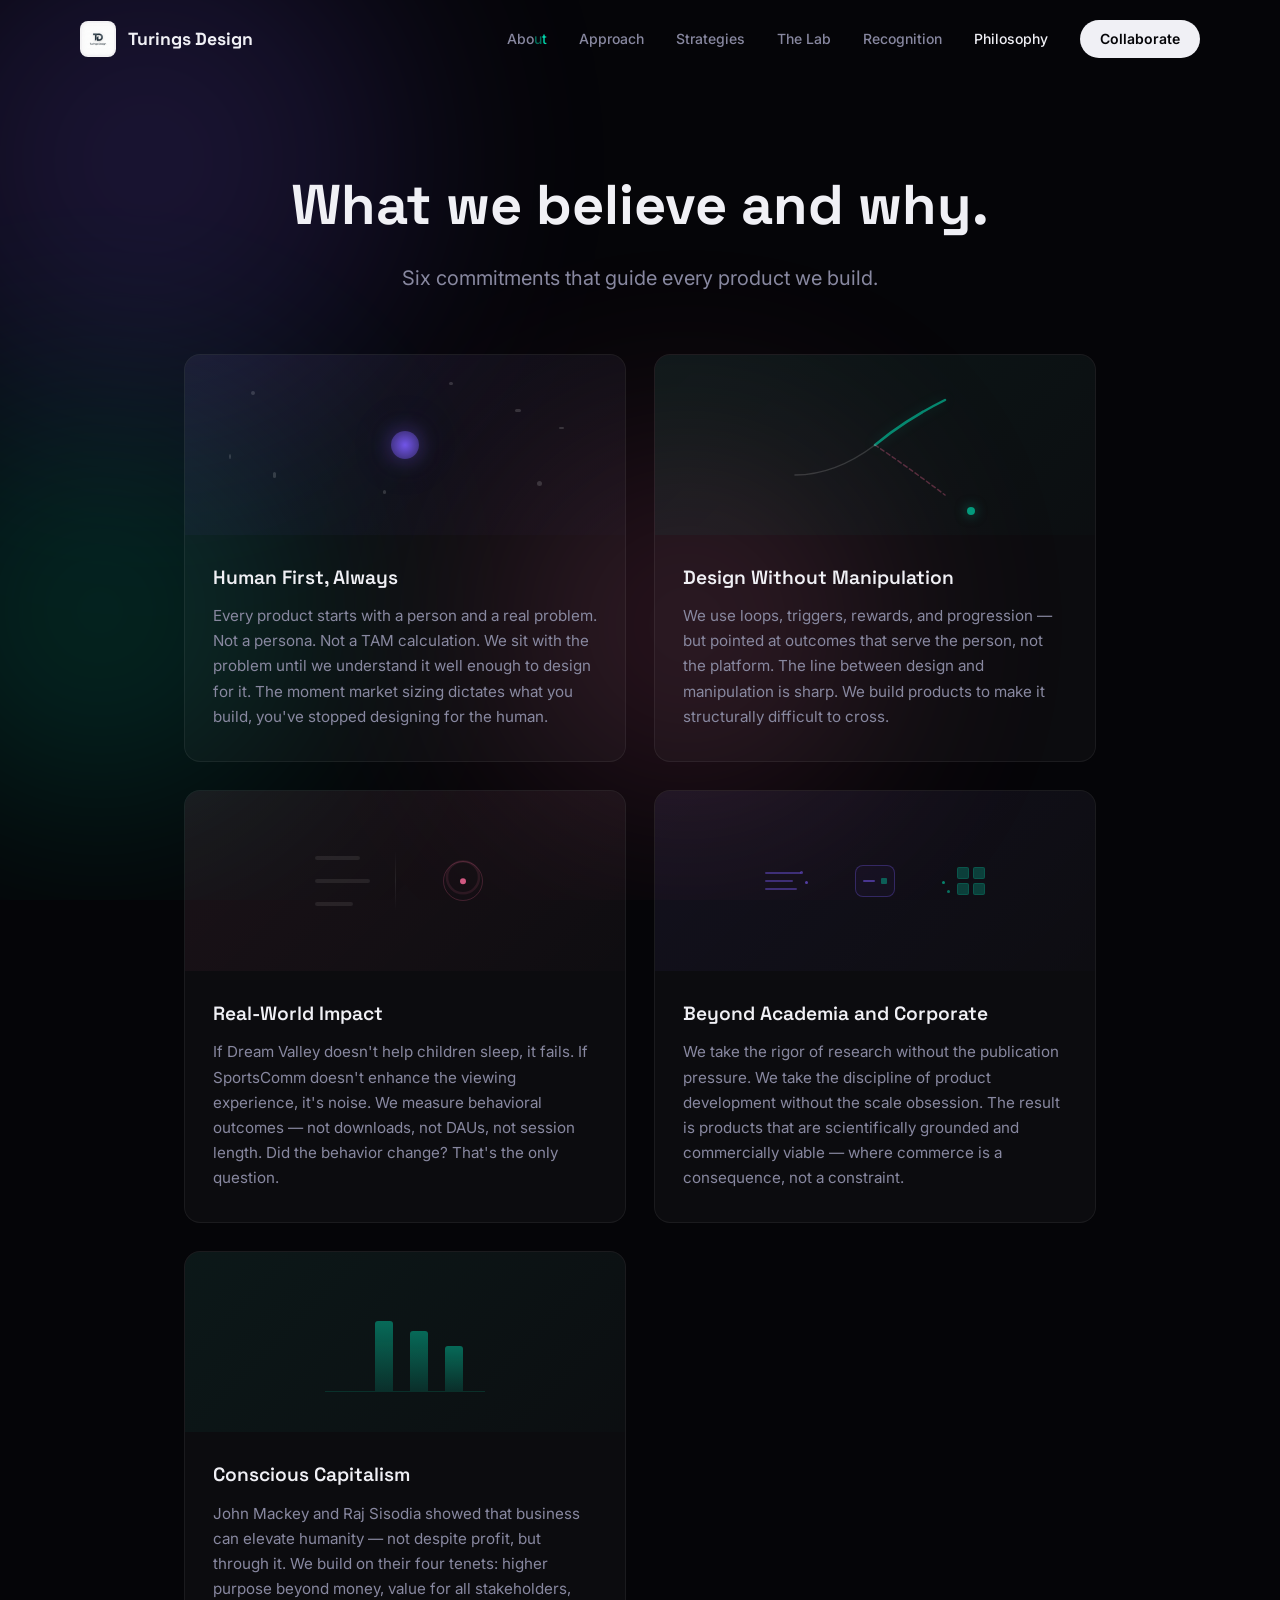
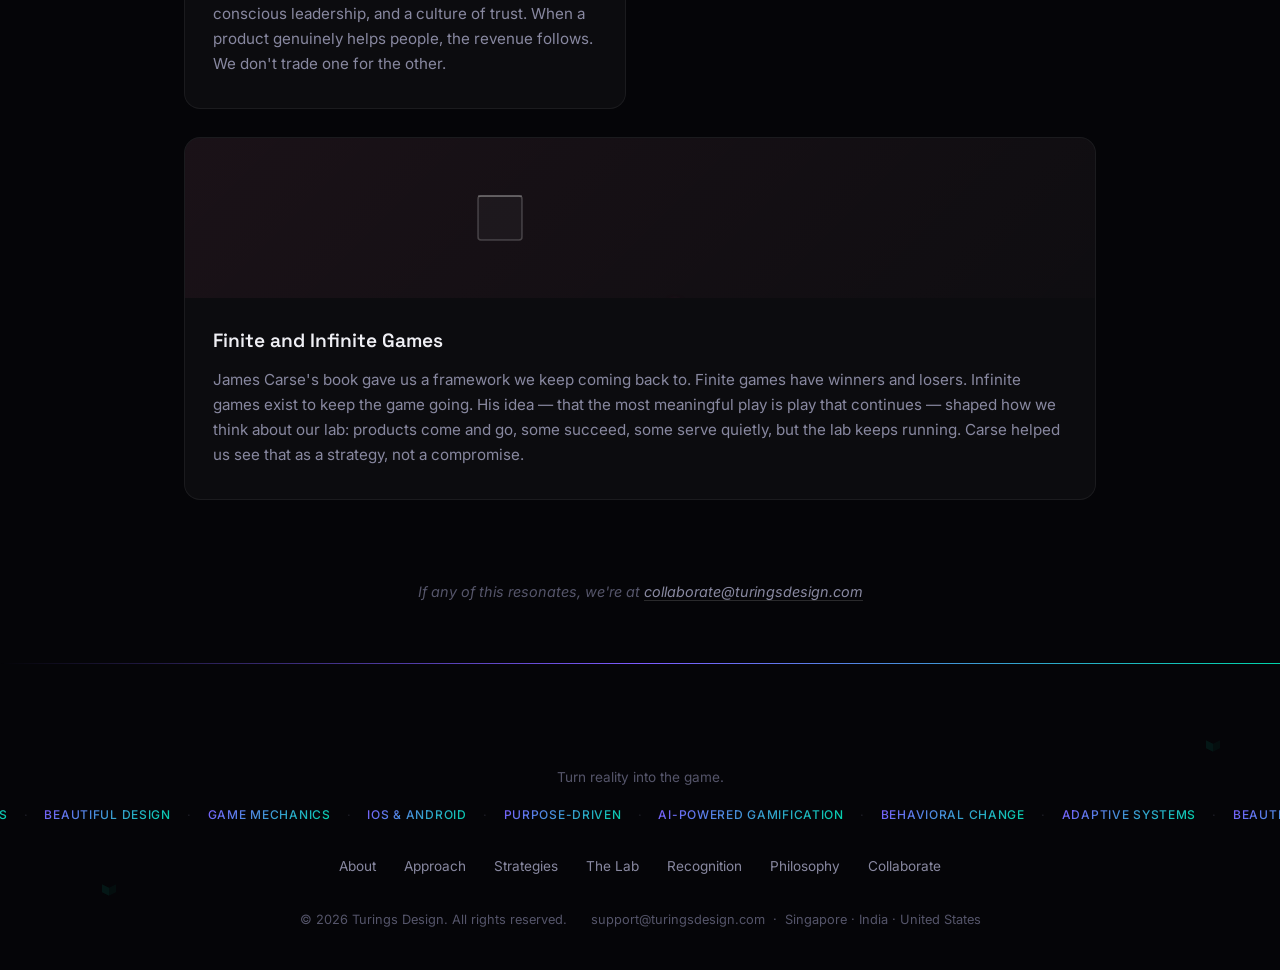
==== commit c19109a6: "Redesign animations as sophisticated living scenes From Scratch: 4 blocks assemble into a phone scre" ====
--- a/philosophy.html
+++ b/philosophy.html
@@ -301,130 +301,233 @@
       stroke-linecap: round;
     }
 
-    /* ── Card 3: Impact — Living Scene: Three bars, one alive ── */
+    /* ── Card 3: Impact — Vanity metrics fade, real outcome ring fills alive ── */
     .phil-scene-impact {
       background: linear-gradient(135deg, rgba(255,107,157,0.06) 0%, rgba(255,107,157,0.01) 100%);
       display: flex;
       align-items: center;
       justify-content: center;
     }
-    .outcome-bars-container {
+    .impact-container {
       position: absolute;
       left: 50%;
       top: 50%;
       transform: translate(-50%, -50%);
-      display: flex;
-      flex-direction: column;
-      gap: 14px;
-      width: 160px;
-    }
-    .outcome-bar {
-      height: 8px;
-      border-radius: 4px;
-      position: relative;
-      overflow: hidden;
-    }
-    .outcome-bar--dim {
-      background: rgba(255,255,255,0.06);
-      width: 100%;
-    }
-    .outcome-bar--dim:nth-child(1) { width: 65%; }
-    .outcome-bar--dim:nth-child(2) { width: 80%; }
-    .outcome-bar--alive {
-      background: linear-gradient(90deg, rgba(255,107,157,0.2), rgba(255,107,157,0.5));
-      animation: outcomeBarGrow 4s ease-in-out infinite;
-      box-shadow: 0 0 12px rgba(255,107,157,0.15);
-    }
-    .outcome-bar--alive::after {
-      content: '';
-      position: absolute;
-      right: 0;
+      width: 200px;
+      height: 100px;
+      display: flex;
+      align-items: center;
+    }
+    /* Vanity metric bars on left — dim, flickering */
+    .impact-vanity {
+      position: absolute;
+      left: 10px;
+      height: 4px;
+      border-radius: 2px;
+      background: rgba(255,255,255,0.08);
+    }
+    .iv-1 { top: 25px; width: 45px; animation: ivFlicker 4s ease-in-out infinite 0s; }
+    .iv-2 { top: 48px; width: 55px; animation: ivFlicker 4s ease-in-out infinite 0.6s; }
+    .iv-3 { top: 71px; width: 38px; animation: ivFlicker 4s ease-in-out infinite 1.2s; }
+    @keyframes ivFlicker {
+      0%, 100% { opacity: 0.3; }
+      30% { opacity: 0.15; }
+      60% { opacity: 0.4; }
+      80% { opacity: 0.1; }
+    }
+    /* Divider line */
+    .impact-divider {
+      position: absolute;
+      left: 90px;
+      top: 20px;
+      width: 1px;
+      height: 60px;
+      background: linear-gradient(to bottom, transparent, rgba(255,255,255,0.08), transparent);
+    }
+    /* Outcome ring on right — alive, filling */
+    .impact-outcome {
+      position: absolute;
+      right: 22px;
       top: 50%;
       transform: translateY(-50%);
-      width: 10px;
-      height: 10px;
+    }
+    .impact-ring-fill {
+      animation: impactRingFill 4s ease-in-out infinite;
+    }
+    @keyframes impactRingFill {
+      0% { stroke-dashoffset: 100.5; }
+      50% { stroke-dashoffset: 15; stroke: rgba(255,107,157,0.8); }
+      100% { stroke-dashoffset: 100.5; }
+    }
+    .impact-dot {
+      position: absolute;
+      top: 50%;
+      left: 50%;
+      width: 6px;
+      height: 6px;
+      margin: -3px 0 0 -3px;
       border-radius: 50%;
       background: rgba(255,107,157,0.8);
-      box-shadow: 0 0 10px rgba(255,107,157,0.6);
-      animation: outcomeDotPulse 2s ease-in-out infinite;
-    }
-    @keyframes outcomeBarGrow {
-      0% { width: 20%; }
-      50% { width: 100%; }
-      100% { width: 20%; }
-    }
-    @keyframes outcomeDotPulse {
-      0%, 100% { transform: translateY(-50%) scale(1); box-shadow: 0 0 8px rgba(255,107,157,0.5); }
-      50% { transform: translateY(-50%) scale(1.4); box-shadow: 0 0 16px rgba(255,107,157,0.8); }
-    }
-
-    /* ── Card 4: Beyond — Living Scene: Triangle, square, organic center ── */
+      animation: impactDotPulse 4s ease-in-out infinite;
+    }
+    @keyframes impactDotPulse {
+      0%, 100% { transform: scale(1); box-shadow: 0 0 6px rgba(255,107,157,0.3); }
+      50% { transform: scale(1.3); box-shadow: 0 0 14px rgba(255,107,157,0.6); }
+    }
+    .impact-pulse-ring {
+      position: absolute;
+      right: 22px;
+      top: 50%;
+      transform: translateY(-50%);
+      width: 40px;
+      height: 40px;
+      border-radius: 50%;
+      border: 1px solid rgba(255,107,157,0.2);
+      animation: impactPulseExpand 4s ease-out infinite;
+    }
+    @keyframes impactPulseExpand {
+      0%, 40% { transform: translateY(-50%) scale(1); opacity: 0; }
+      50% { opacity: 0.5; }
+      80% { transform: translateY(-50%) scale(1.8); opacity: 0; }
+      100% { opacity: 0; }
+    }
+
+    /* ── Card 4: Beyond — Research paper + Dashboard merging into hybrid center ── */
     .phil-scene-beyond {
       background: linear-gradient(135deg, rgba(124,92,255,0.06) 0%, rgba(124,92,255,0.01) 100%);
       display: flex;
       align-items: center;
       justify-content: center;
     }
-    .beyond-scene-container {
+    .beyond-container {
       position: absolute;
       left: 50%;
       top: 50%;
       transform: translate(-50%, -50%);
-      width: 200px;
+      width: 220px;
       height: 120px;
     }
-    .beyond-shape {
-      position: absolute;
+    /* Left cluster: research paper lines */
+    .beyond-paper {
+      position: absolute;
+      left: 0;
       top: 50%;
       transform: translateY(-50%);
-    }
-    .beyond-shape--triangle {
-      left: 0;
-      opacity: 0.4;
-      animation: beyondShapeFloat 5s ease-in-out infinite;
-    }
-    .beyond-shape--square {
+      display: flex;
+      flex-direction: column;
+      gap: 6px;
+      animation: beyondPaperFloat 6s ease-in-out infinite;
+    }
+    .beyond-line {
+      height: 2px;
+      border-radius: 1px;
+      background: rgba(124,92,255,0.4);
+    }
+    .bl-1 { width: 36px; }
+    .bl-2 { width: 28px; }
+    .bl-3 { width: 32px; }
+    @keyframes beyondPaperFloat {
+      0%, 100% { opacity: 0.5; transform: translateY(-50%) translateX(0); }
+      50% { opacity: 0.8; transform: translateY(-50%) translateX(4px); }
+    }
+    /* Right cluster: dashboard grid */
+    .beyond-dashboard {
+      position: absolute;
       right: 0;
-      opacity: 0.4;
-      animation: beyondShapeFloat 5s ease-in-out infinite 0.5s;
-    }
-    .beyond-shape--organic {
-      left: 50%;
-      transform: translate(-50%, -50%);
-      z-index: 2;
-    }
-    .beyond-shape--organic svg {
-      animation: beyondBreathe 4s ease-in-out infinite;
-    }
-    @keyframes beyondBreathe {
-      0%, 100% { transform: scale(1); }
-      50% { transform: scale(1.15); }
-    }
-    @keyframes beyondShapeFloat {
-      0%, 100% { opacity: 0.3; }
-      50% { opacity: 0.6; }
-    }
-    .beyond-particle {
+      top: 50%;
+      transform: translateY(-50%);
+      display: grid;
+      grid-template-columns: 12px 12px;
+      gap: 4px;
+      animation: beyondDashFloat 6s ease-in-out infinite 0.3s;
+    }
+    .beyond-tile {
+      width: 12px;
+      height: 12px;
+      border-radius: 2px;
+      background: rgba(0,212,170,0.25);
+      border: 1px solid rgba(0,212,170,0.15);
+    }
+    @keyframes beyondDashFloat {
+      0%, 100% { opacity: 0.5; transform: translateY(-50%) translateX(0); }
+      50% { opacity: 0.8; transform: translateY(-50%) translateX(-4px); }
+    }
+    /* Drifting particles from both sides toward center */
+    .beyond-drift {
       position: absolute;
       width: 3px;
       height: 3px;
       border-radius: 50%;
+      top: 50%;
+    }
+    .bd-l1 {
+      left: 40px;
+      background: rgba(124,92,255,0.6);
+      animation: beyondDriftLeft 6s ease-in-out infinite 0.5s;
+    }
+    .bd-l2 {
+      left: 35px;
+      top: 42%;
       background: rgba(124,92,255,0.5);
-      top: 50%;
-    }
-    .beyond-particle--left-1 { left: 30px; animation: beyondParticleLeft 3s ease-in-out infinite 0s; }
-    .beyond-particle--left-2 { left: 25px; top: 40%; animation: beyondParticleLeft 3s ease-in-out infinite 0.5s; }
-    .beyond-particle--left-3 { left: 35px; top: 60%; animation: beyondParticleLeft 3s ease-in-out infinite 1s; }
-    .beyond-particle--right-1 { right: 30px; animation: beyondParticleRight 3s ease-in-out infinite 0.3s; }
-    .beyond-particle--right-2 { right: 25px; top: 40%; animation: beyondParticleRight 3s ease-in-out infinite 0.8s; }
-    .beyond-particle--right-3 { right: 35px; top: 60%; animation: beyondParticleRight 3s ease-in-out infinite 1.3s; }
-    @keyframes beyondParticleLeft {
-      0% { transform: translateX(0) translateY(-50%); opacity: 0.6; }
-      100% { transform: translateX(55px) translateY(-50%); opacity: 0; }
-    }
-    @keyframes beyondParticleRight {
-      0% { transform: translateX(0) translateY(-50%); opacity: 0.6; }
-      100% { transform: translateX(-55px) translateY(-50%); opacity: 0; }
+      animation: beyondDriftLeft 6s ease-in-out infinite 1.5s;
+    }
+    .bd-r1 {
+      right: 40px;
+      background: rgba(0,212,170,0.6);
+      animation: beyondDriftRight 6s ease-in-out infinite 1s;
+    }
+    .bd-r2 {
+      right: 35px;
+      top: 58%;
+      background: rgba(0,212,170,0.5);
+      animation: beyondDriftRight 6s ease-in-out infinite 2s;
+    }
+    @keyframes beyondDriftLeft {
+      0% { transform: translateY(-50%) translateX(0); opacity: 0.7; }
+      50% { transform: translateY(-50%) translateX(55px); opacity: 0; }
+      100% { transform: translateY(-50%) translateX(0); opacity: 0; }
+    }
+    @keyframes beyondDriftRight {
+      0% { transform: translateY(-50%) translateX(0); opacity: 0.7; }
+      50% { transform: translateY(-50%) translateX(-55px); opacity: 0; }
+      100% { transform: translateY(-50%) translateX(0); opacity: 0; }
+    }
+    /* Center: hybrid shape — rounded rect with line + tile inside */
+    .beyond-hybrid {
+      position: absolute;
+      left: 50%;
+      top: 50%;
+      transform: translate(-50%, -50%);
+      width: 40px;
+      height: 32px;
+      border-radius: 8px;
+      border: 1px solid rgba(124,92,255,0.3);
+      background: rgba(124,92,255,0.04);
+      display: flex;
+      align-items: center;
+      justify-content: center;
+      gap: 6px;
+      z-index: 2;
+      animation: beyondHybridPulse 6s ease-in-out infinite;
+    }
+    .beyond-hybrid-line {
+      width: 12px;
+      height: 2px;
+      border-radius: 1px;
+      background: rgba(124,92,255,0.5);
+    }
+    .beyond-hybrid-tile {
+      width: 6px;
+      height: 6px;
+      border-radius: 1px;
+      background: rgba(0,212,170,0.4);
+    }
+    @keyframes beyondHybridPulse {
+      0%, 20% { opacity: 0; transform: translate(-50%, -50%) scale(0.8); }
+      40% { opacity: 1; transform: translate(-50%, -50%) scale(1); box-shadow: 0 0 12px rgba(124,92,255,0.15); }
+      70% { opacity: 1; transform: translate(-50%, -50%) scale(1.05); box-shadow: 0 0 20px rgba(124,92,255,0.25); }
+      85% { opacity: 1; transform: translate(-50%, -50%) scale(1); box-shadow: 0 0 12px rgba(124,92,255,0.15); }
+      100% { opacity: 0; transform: translate(-50%, -50%) scale(0.8); }
     }
 
     /* ── Card 5: Conscious Capitalism — Four rising pillars with connecting arc ── */
@@ -697,10 +800,22 @@
       <!-- Card 3: Real-World Impact — Outcome meter -->
       <div class="philosophy-card">
         <div class="philosophy-card-scene phil-scene-impact">
-          <div class="outcome-bars-container">
-            <div class="outcome-bar outcome-bar--dim"></div>
-            <div class="outcome-bar outcome-bar--dim"></div>
-            <div class="outcome-bar outcome-bar--alive"></div>
+          <div class="impact-container">
+            <!-- Vanity metrics: dim, fading bars -->
+            <div class="impact-vanity iv-1"></div>
+            <div class="impact-vanity iv-2"></div>
+            <div class="impact-vanity iv-3"></div>
+            <!-- Connecting line from vanity to outcome -->
+            <div class="impact-divider"></div>
+            <!-- Real outcome: alive meter with pulse ring -->
+            <div class="impact-outcome">
+              <svg class="impact-ring" viewBox="0 0 40 40" width="40" height="40">
+                <circle cx="20" cy="20" r="16" fill="none" stroke="rgba(255,107,157,0.1)" stroke-width="2.5"/>
+                <circle class="impact-ring-fill" cx="20" cy="20" r="16" fill="none" stroke="rgba(255,107,157,0.6)" stroke-width="2.5" stroke-linecap="round" stroke-dasharray="100.5" stroke-dashoffset="100.5" transform="rotate(-90 20 20)"/>
+              </svg>
+              <div class="impact-dot"></div>
+            </div>
+            <div class="impact-pulse-ring"></div>
           </div>
         </div>
         <div class="philosophy-card-body">
@@ -712,28 +827,30 @@
       <!-- Card 4: Beyond Academia and Corporate — Two worlds merging -->
       <div class="philosophy-card">
         <div class="philosophy-card-scene phil-scene-beyond">
-          <div class="beyond-scene-container">
-            <div class="beyond-shape beyond-shape--triangle">
-              <svg viewBox="0 0 40 40" width="36" height="36" fill="none">
-                <polygon points="20,4 36,36 4,36" stroke="rgba(124,92,255,0.35)" stroke-width="1.2" fill="rgba(124,92,255,0.04)"/>
-              </svg>
+          <div class="beyond-container">
+            <!-- Left: research paper lines -->
+            <div class="beyond-paper">
+              <div class="beyond-line bl-1"></div>
+              <div class="beyond-line bl-2"></div>
+              <div class="beyond-line bl-3"></div>
             </div>
-            <div class="beyond-shape beyond-shape--organic">
-              <svg viewBox="0 0 50 50" width="44" height="44" fill="none">
-                <path d="M25 8 C35 8 42 15 42 25 C42 35 35 42 25 42 C18 42 12 38 10 32 C7 25 10 15 18 10 C20 9 22 8 25 8Z" stroke="rgba(124,92,255,0.5)" stroke-width="1.5" fill="rgba(124,92,255,0.06)"/>
-              </svg>
+            <!-- Right: product dashboard grid -->
+            <div class="beyond-dashboard">
+              <div class="beyond-tile bt-1"></div>
+              <div class="beyond-tile bt-2"></div>
+              <div class="beyond-tile bt-3"></div>
+              <div class="beyond-tile bt-4"></div>
             </div>
-            <div class="beyond-shape beyond-shape--square">
-              <svg viewBox="0 0 40 40" width="34" height="34" fill="none">
-                <rect x="6" y="6" width="28" height="28" rx="2" stroke="rgba(0,212,170,0.35)" stroke-width="1.2" fill="rgba(0,212,170,0.04)"/>
-              </svg>
+            <!-- Drifting particles from both sides -->
+            <div class="beyond-drift bd-l1"></div>
+            <div class="beyond-drift bd-l2"></div>
+            <div class="beyond-drift bd-r1"></div>
+            <div class="beyond-drift bd-r2"></div>
+            <!-- Center: hybrid shape -->
+            <div class="beyond-hybrid">
+              <div class="beyond-hybrid-line"></div>
+              <div class="beyond-hybrid-tile"></div>
             </div>
-            <div class="beyond-particle beyond-particle--left-1"></div>
-            <div class="beyond-particle beyond-particle--left-2"></div>
-            <div class="beyond-particle beyond-particle--left-3"></div>
-            <div class="beyond-particle beyond-particle--right-1"></div>
-            <div class="beyond-particle beyond-particle--right-2"></div>
-            <div class="beyond-particle beyond-particle--right-3"></div>
           </div>
         </div>
         <div class="philosophy-card-body">
--- a/styles.css
+++ b/styles.css
@@ -3409,116 +3409,123 @@
   border-color: rgba(124, 92, 255, 0.06);
 }
 
-.scratch-birth {
+/* Scratch: 4 blocks assemble into phone screen */
+.scratch-assembly {
+  position: relative;
+  width: 60px;
+  height: 80px;
   display: flex;
   align-items: center;
   justify-content: center;
-  width: 100%;
-  height: 100%;
-}
-
-.scratch-canvas {
+}
+
+.scratch-piece {
+  position: absolute;
+  width: 8px;
+  height: 8px;
+  border-radius: 2px;
+  background: rgba(124, 92, 255, 0.6);
+  box-shadow: 0 0 6px rgba(124, 92, 255, 0.3);
+}
+
+.sp-1 { animation: spAssemble1 6s ease-in-out infinite; }
+.sp-2 { animation: spAssemble2 6s ease-in-out infinite; }
+.sp-3 { animation: spAssemble3 6s ease-in-out infinite; }
+.sp-4 { animation: spAssemble4 6s ease-in-out infinite; }
+
+/* Block 1: top-left scattered -> top-left of screen */
+@keyframes spAssemble1 {
+  0%, 5% { top: 4px; left: 2px; opacity: 0.5; transform: rotate(15deg); }
+  25% { top: 12px; left: 18px; opacity: 1; transform: rotate(0); }
+  70% { top: 12px; left: 18px; opacity: 1; transform: rotate(0); }
+  90%, 100% { top: 4px; left: 2px; opacity: 0.5; transform: rotate(15deg); }
+}
+/* Block 2: top-right scattered -> top-right of screen */
+@keyframes spAssemble2 {
+  0%, 5% { top: 2px; right: 0px; left: auto; opacity: 0.5; transform: rotate(-20deg); }
+  25% { top: 12px; right: auto; left: 34px; opacity: 1; transform: rotate(0); }
+  70% { top: 12px; right: auto; left: 34px; opacity: 1; transform: rotate(0); }
+  90%, 100% { top: 2px; right: 0px; left: auto; opacity: 0.5; transform: rotate(-20deg); }
+}
+/* Block 3: bottom-left scattered -> bottom-left of screen */
+@keyframes spAssemble3 {
+  0%, 5% { bottom: 4px; left: 0px; top: auto; opacity: 0.5; transform: rotate(-10deg); }
+  25% { bottom: auto; top: 52px; left: 18px; opacity: 1; transform: rotate(0); }
+  70% { bottom: auto; top: 52px; left: 18px; opacity: 1; transform: rotate(0); }
+  90%, 100% { bottom: 4px; left: 0px; top: auto; opacity: 0.5; transform: rotate(-10deg); }
+}
+/* Block 4: bottom-right scattered -> bottom-right of screen */
+@keyframes spAssemble4 {
+  0%, 5% { bottom: 2px; right: 2px; top: auto; left: auto; opacity: 0.5; transform: rotate(25deg); }
+  25% { bottom: auto; right: auto; top: 52px; left: 34px; opacity: 1; transform: rotate(0); }
+  70% { bottom: auto; right: auto; top: 52px; left: 34px; opacity: 1; transform: rotate(0); }
+  90%, 100% { bottom: 2px; right: 2px; top: auto; left: auto; opacity: 0.5; transform: rotate(25deg); }
+}
+
+.scratch-screen {
+  position: absolute;
+  top: 50%;
+  left: 50%;
+  width: 24px;
+  height: 40px;
+  margin-left: -12px;
+  margin-top: -20px;
+  border-radius: 4px;
+  border: 1px solid rgba(124, 92, 255, 0.15);
+  opacity: 0;
+  display: flex;
+  align-items: center;
+  justify-content: center;
+  animation: scrScreenAppear 6s ease-in-out infinite;
+}
+
+.scratch-screen-glow {
+  position: absolute;
+  inset: 0;
+  border-radius: 4px;
+  background: linear-gradient(135deg, rgba(124,92,255,0.15), rgba(0,212,170,0.1));
+  opacity: 0;
+  animation: scrGlow 6s ease-in-out infinite;
+}
+
+.scratch-progress-arc {
   position: relative;
-  width: 70px;
-  height: 56px;
-  border-radius: 6px;
-  border: 1px solid rgba(124, 92, 255, 0.12);
-  background: rgba(124, 92, 255, 0.03);
-  overflow: hidden;
-  padding: 4px;
-}
-
-.sc-header {
-  width: 100%;
-  height: 6px;
-  border-radius: 3px;
-  background: rgba(124, 92, 255, 0.2);
+  z-index: 2;
   opacity: 0;
-  animation: scBuild 6s ease infinite;
-}
-
-.sc-content {
-  display: flex;
-  flex-direction: column;
-  gap: 3px;
-  margin-top: 4px;
-}
-
-.sc-block {
-  border-radius: 2px;
-  opacity: 0;
-}
-
-.sc-block-1 {
-  width: 80%;
-  height: 5px;
-  background: rgba(124, 92, 255, 0.12);
-  animation: scBuild 6s ease infinite 0.5s;
-}
-
-.sc-block-2 {
-  width: 55%;
-  height: 5px;
-  background: rgba(0, 212, 170, 0.12);
-  animation: scBuild 6s ease infinite 1s;
-}
-
-.sc-block-3 {
-  width: 65%;
-  height: 5px;
-  background: rgba(124, 92, 255, 0.1);
-  animation: scBuild 6s ease infinite 1.5s;
-}
-
-.sc-progress-ring {
-  position: absolute;
-  bottom: 4px;
-  right: 4px;
-  opacity: 0;
-  animation: scBuild 6s ease infinite 2s;
-}
-
-.sc-ring-fill {
-  animation: scRingDraw 6s ease infinite 2.2s;
-}
-
-.sc-notif-dot {
-  position: absolute;
-  top: 3px;
-  right: 3px;
-  width: 5px;
-  height: 5px;
-  border-radius: 50%;
-  background: rgba(255, 107, 157, 0.7);
-  opacity: 0;
-  animation: scNotifPulse 6s ease infinite 3s;
-}
-
-@keyframes scBuild {
-  0% { opacity: 0; transform: translateY(4px); }
-  10% { opacity: 1; transform: translateY(0); }
-  65% { opacity: 1; }
-  80% { opacity: 0.3; }
-  100% { opacity: 0; }
-}
-
-@keyframes scRingDraw {
-  0%, 5% { stroke-dashoffset: 56.5; }
-  35% { stroke-dashoffset: 0; }
-  65% { stroke-dashoffset: 0; }
-  85% { stroke-dashoffset: 56.5; }
-  100% { stroke-dashoffset: 56.5; }
-}
-
-@keyframes scNotifPulse {
-  0% { opacity: 0; transform: scale(0); }
-  8% { opacity: 1; transform: scale(1.4); }
-  15% { transform: scale(1); opacity: 1; }
-  20% { transform: scale(1.2); opacity: 1; }
-  25% { transform: scale(1); opacity: 1; }
-  55% { opacity: 1; }
-  70% { opacity: 0; }
-  100% { opacity: 0; }
+  animation: scrArcShow 6s ease-in-out infinite;
+}
+
+.scratch-arc-fill {
+  animation: scrArcDraw 6s ease-in-out infinite;
+}
+
+@keyframes scrScreenAppear {
+  0%, 20% { opacity: 0; }
+  30% { opacity: 1; border-color: rgba(124,92,255,0.3); }
+  70% { opacity: 1; }
+  85%, 100% { opacity: 0; }
+}
+
+@keyframes scrGlow {
+  0%, 25% { opacity: 0; }
+  35% { opacity: 0.5; }
+  55% { opacity: 0.9; }
+  70% { opacity: 0.5; }
+  85%, 100% { opacity: 0; }
+}
+
+@keyframes scrArcShow {
+  0%, 30% { opacity: 0; }
+  40% { opacity: 1; }
+  70% { opacity: 1; }
+  85%, 100% { opacity: 0; }
+}
+
+@keyframes scrArcDraw {
+  0%, 30% { stroke-dashoffset: 44; }
+  60% { stroke-dashoffset: 0; }
+  70% { stroke-dashoffset: 0; }
+  85%, 100% { stroke-dashoffset: 44; }
 }
 
 /* ── Physical + Digital — Suit with AR scan + digital output ── */
@@ -5352,7 +5359,7 @@
   justify-content: center;
 }
 
-/* ── AI-First — Neural node with data streams flowing in/out ── */
+/* ── AI-First — Central orb with orbital rings and spiraling particles ── */
 
 .approach-scene-ai {
   background: linear-gradient(135deg, rgba(124,92,255,0.08) 0%, rgba(124,92,255,0.02) 100%);
@@ -5360,7 +5367,7 @@
   align-items: center;
 }
 
-.ai-neural {
+.ai-engine {
   position: relative;
   width: 140px;
   height: 140px;
@@ -5370,114 +5377,165 @@
   position: absolute;
   top: 50%;
   left: 50%;
-  width: 24px;
-  height: 24px;
-  margin: -12px 0 0 -12px;
-  border-radius: 50%;
+  width: 16px;
+  height: 16px;
+  margin: -8px 0 0 -8px;
+  border-radius: 50%;
+  background: radial-gradient(circle, rgba(124,92,255,0.95), rgba(124,92,255,0.4));
+  box-shadow: 0 0 14px rgba(124,92,255,0.4), 0 0 30px rgba(124,92,255,0.15);
+  z-index: 3;
+  animation: aiCoreBreath 4s ease-in-out infinite;
+}
+
+.ai-core-pulse {
+  position: absolute;
+  top: 50%;
+  left: 50%;
+  width: 16px;
+  height: 16px;
+  margin: -8px 0 0 -8px;
+  border-radius: 50%;
+  border: 1px solid rgba(124,92,255,0.3);
   z-index: 2;
-}
-
-.ai-core-inner {
-  width: 100%;
-  height: 100%;
-  border-radius: 50%;
-  background: radial-gradient(circle, rgba(124,92,255,0.9), rgba(124,92,255,0.3));
-  animation: aiCorePulse 3s ease infinite;
-}
-
-.ai-core-ring {
-  position: absolute;
-  top: -6px;
-  left: -6px;
-  width: 36px;
-  height: 36px;
-  border-radius: 50%;
-  border: 1px solid rgba(124,92,255,0.2);
-  animation: aiRingPulse 3s ease infinite;
-}
-
-/* Input streams — lines converging to center */
-.ai-stream {
-  position: absolute;
-  background: rgba(124,92,255,0.3);
-  border-radius: 1px;
-}
-
-.ai-stream-in {
-  width: 2px;
-  height: 30px;
-  transform-origin: bottom center;
-}
-
-.ai-sin-1 { top: 8px; left: 50%; margin-left: -1px; animation: aiSinTop 4s ease infinite; }
-.ai-sin-2 { top: 50%; right: 12px; margin-top: -1px; width: 30px; height: 2px; animation: aiSinRight 4s ease infinite 0.3s; }
-.ai-sin-3 { bottom: 8px; left: 50%; margin-left: -1px; animation: aiSinBottom 4s ease infinite 0.6s; }
-.ai-sin-4 { top: 50%; left: 12px; margin-top: -1px; width: 30px; height: 2px; animation: aiSinLeft 4s ease infinite 0.9s; }
-
-/* Output streams — lines radiating from center */
-.ai-stream-out {
-  width: 2px;
-  height: 26px;
-  background: rgba(0,212,170,0.4);
-}
-
-.ai-sout-1 { top: 16px; left: 28%; animation: aiSoutTL 4s ease infinite 1.5s; }
-.ai-sout-2 { top: 16px; right: 28%; animation: aiSoutTR 4s ease infinite 1.8s; }
-.ai-sout-3 { bottom: 16px; left: 28%; animation: aiSoutBL 4s ease infinite 2.1s; }
-.ai-sout-4 { bottom: 16px; right: 28%; animation: aiSoutBR 4s ease infinite 2.4s; }
-
-/* Data particles */
-.ai-particle {
+  animation: aiCorePulseRing 4s ease-out infinite;
+}
+
+@keyframes aiCoreBreath {
+  0%, 100% { box-shadow: 0 0 14px rgba(124,92,255,0.4), 0 0 30px rgba(124,92,255,0.15); transform: scale(1); }
+  25% { box-shadow: 0 0 20px rgba(124,92,255,0.7), 0 0 40px rgba(124,92,255,0.3); transform: scale(1.15); }
+  50% { box-shadow: 0 0 14px rgba(124,92,255,0.4), 0 0 30px rgba(124,92,255,0.15); transform: scale(1); }
+  75% { box-shadow: 0 0 18px rgba(124,92,255,0.6), 0 0 35px rgba(124,92,255,0.25); transform: scale(1.1); }
+}
+
+@keyframes aiCorePulseRing {
+  0% { transform: scale(1); opacity: 0.5; }
+  50% { transform: scale(2.5); opacity: 0; }
+  100% { transform: scale(1); opacity: 0; }
+}
+
+/* Orbital rings */
+.ai-orbit {
+  position: absolute;
+  top: 50%;
+  left: 50%;
+  border-radius: 50%;
+  border: 1px solid rgba(124,92,255,0.15);
+}
+
+.ai-orbit-1 {
+  width: 60px;
+  height: 60px;
+  margin: -30px 0 0 -30px;
+  animation: aiOrbit1 6s linear infinite;
+  transform: rotateX(65deg);
+}
+
+.ai-orbit-2 {
+  width: 90px;
+  height: 90px;
+  margin: -45px 0 0 -45px;
+  animation: aiOrbit2 8s linear infinite;
+  transform: rotateX(65deg) rotateZ(60deg);
+}
+
+@keyframes aiOrbit1 {
+  from { transform: rotateX(65deg) rotateZ(0deg); }
+  to { transform: rotateX(65deg) rotateZ(360deg); }
+}
+
+@keyframes aiOrbit2 {
+  from { transform: rotateX(65deg) rotateZ(60deg); }
+  to { transform: rotateX(65deg) rotateZ(420deg); }
+}
+
+/* Inbound particles — spiral toward core */
+.ai-particle-in {
   position: absolute;
   width: 3px;
   height: 3px;
   border-radius: 50%;
-  background: rgba(124,92,255,0.7);
-  opacity: 0;
-}
-
-.ap-1 { animation: aiParticleIn 3s ease infinite 0s; top: 10%; left: 48%; }
-.ap-2 { animation: aiParticleIn 3s ease infinite 0.5s; top: 48%; right: 10%; }
-.ap-3 { animation: aiParticleIn 3s ease infinite 1s; bottom: 10%; left: 48%; }
-.ap-4 { animation: aiParticleOut 3s ease infinite 1.5s; top: 30%; left: 30%; background: rgba(0,212,170,0.7); }
-.ap-5 { animation: aiParticleOut 3s ease infinite 2s; top: 30%; right: 30%; background: rgba(0,212,170,0.7); }
-.ap-6 { animation: aiParticleOut 3s ease infinite 2.5s; bottom: 30%; left: 30%; background: rgba(0,212,170,0.7); }
-
-@keyframes aiCorePulse {
-  0%, 100% { transform: scale(1); box-shadow: 0 0 12px rgba(124,92,255,0.3); }
-  50% { transform: scale(1.2); box-shadow: 0 0 24px rgba(124,92,255,0.6); }
-}
-
-@keyframes aiRingPulse {
-  0%, 100% { transform: scale(1); opacity: 0.3; }
-  50% { transform: scale(1.4); opacity: 0.6; }
-}
-
-@keyframes aiSinTop { 0% { opacity: 0; height: 0; } 20% { opacity: 0.6; height: 30px; } 60% { opacity: 0.6; } 80% { opacity: 0; } 100% { opacity: 0; } }
-@keyframes aiSinRight { 0% { opacity: 0; width: 0; } 20% { opacity: 0.6; width: 30px; } 60% { opacity: 0.6; } 80% { opacity: 0; } 100% { opacity: 0; } }
-@keyframes aiSinBottom { 0% { opacity: 0; height: 0; } 20% { opacity: 0.6; height: 30px; } 60% { opacity: 0.6; } 80% { opacity: 0; } 100% { opacity: 0; } }
-@keyframes aiSinLeft { 0% { opacity: 0; width: 0; } 20% { opacity: 0.6; width: 30px; } 60% { opacity: 0.6; } 80% { opacity: 0; } 100% { opacity: 0; } }
-
-@keyframes aiSoutTL { 0%, 10% { opacity: 0; } 20% { opacity: 0.5; } 50% { opacity: 0.5; } 70% { opacity: 0; } 100% { opacity: 0; } }
-@keyframes aiSoutTR { 0%, 10% { opacity: 0; } 20% { opacity: 0.5; } 50% { opacity: 0.5; } 70% { opacity: 0; } 100% { opacity: 0; } }
-@keyframes aiSoutBL { 0%, 10% { opacity: 0; } 20% { opacity: 0.5; } 50% { opacity: 0.5; } 70% { opacity: 0; } 100% { opacity: 0; } }
-@keyframes aiSoutBR { 0%, 10% { opacity: 0; } 20% { opacity: 0.5; } 50% { opacity: 0.5; } 70% { opacity: 0; } 100% { opacity: 0; } }
-
-@keyframes aiParticleIn {
-  0% { opacity: 0.8; }
-  40% { opacity: 1; transform: translate(calc(50% - 50%), calc(50% - 50%)) scale(0.5); }
-  50% { opacity: 0; }
+  background: rgba(124,92,255,0.8);
+  box-shadow: 0 0 4px rgba(124,92,255,0.4);
+  z-index: 1;
+}
+
+.apin-1 { animation: aiPIn1 4s ease-in infinite 0s; }
+.apin-2 { animation: aiPIn2 4s ease-in infinite 0.8s; }
+.apin-3 { animation: aiPIn3 4s ease-in infinite 1.6s; }
+.apin-4 { animation: aiPIn4 4s ease-in infinite 2.4s; }
+.apin-5 { animation: aiPIn5 4s ease-in infinite 3.2s; }
+
+@keyframes aiPIn1 {
+  0% { top: 5%; left: 20%; opacity: 0.8; }
+  40% { top: 44%; left: 46%; opacity: 1; }
+  45% { opacity: 0; }
   100% { opacity: 0; }
 }
-
-@keyframes aiParticleOut {
-  0%, 40% { opacity: 0; transform: scale(0.3); }
-  50% { opacity: 0.8; transform: scale(1); }
-  80% { opacity: 0; transform: scale(0.5) translate(10px, -10px); }
+@keyframes aiPIn2 {
+  0% { top: 15%; right: 10%; left: auto; opacity: 0.8; }
+  40% { top: 44%; right: auto; left: 48%; opacity: 1; }
+  45% { opacity: 0; }
   100% { opacity: 0; }
 }
-
-/* ── Behavioral Algorithms — Chaotic wave through filter becomes smooth ── */
+@keyframes aiPIn3 {
+  0% { bottom: 10%; left: 15%; top: auto; opacity: 0.8; }
+  40% { bottom: auto; top: 46%; left: 46%; opacity: 1; }
+  45% { opacity: 0; }
+  100% { opacity: 0; }
+}
+@keyframes aiPIn4 {
+  0% { top: 80%; left: 85%; opacity: 0.7; }
+  40% { top: 46%; left: 48%; opacity: 1; }
+  45% { opacity: 0; }
+  100% { opacity: 0; }
+}
+@keyframes aiPIn5 {
+  0% { top: 50%; left: 5%; opacity: 0.7; }
+  40% { top: 47%; left: 47%; opacity: 1; }
+  45% { opacity: 0; }
+  100% { opacity: 0; }
+}
+
+/* Outbound particles — refined, emit from core outward */
+.ai-particle-out {
+  position: absolute;
+  width: 3px;
+  height: 3px;
+  border-radius: 50%;
+  background: rgba(0,212,170,0.8);
+  box-shadow: 0 0 4px rgba(0,212,170,0.4);
+  top: 50%;
+  left: 50%;
+  z-index: 1;
+}
+
+.apout-1 { animation: aiPOut1 4s ease-out infinite 1s; }
+.apout-2 { animation: aiPOut2 4s ease-out infinite 2s; }
+.apout-3 { animation: aiPOut3 4s ease-out infinite 3s; }
+
+@keyframes aiPOut1 {
+  0%, 10% { top: 48%; left: 48%; opacity: 0; }
+  15% { opacity: 0.9; }
+  60% { top: 10%; left: 75%; opacity: 0.6; }
+  80% { opacity: 0; }
+  100% { opacity: 0; }
+}
+@keyframes aiPOut2 {
+  0%, 10% { top: 48%; left: 48%; opacity: 0; }
+  15% { opacity: 0.9; }
+  60% { top: 80%; left: 20%; opacity: 0.6; }
+  80% { opacity: 0; }
+  100% { opacity: 0; }
+}
+@keyframes aiPOut3 {
+  0%, 10% { top: 48%; left: 48%; opacity: 0; }
+  15% { opacity: 0.9; }
+  60% { top: 25%; left: 10%; opacity: 0.6; }
+  80% { opacity: 0; }
+  100% { opacity: 0; }
+}
+
+/* ── Behavioral Algorithms — Circuit of nodes with traveling signals ── */
 
 .approach-scene-behavioral {
   background: linear-gradient(135deg, rgba(0,212,170,0.08) 0%, rgba(0,212,170,0.02) 100%);
@@ -5485,179 +5543,158 @@
   justify-content: center;
 }
 
-.behav-signal {
+.behav-circuit {
   position: relative;
-  width: 90%;
-  height: 100px;
-  overflow: hidden;
-}
-
-.behav-wave-svg {
-  width: 100%;
-  height: 100%;
-}
-
-.behav-chaotic {
-  stroke-dasharray: 200;
-  stroke-dashoffset: 200;
-  animation: behavChaoticDraw 5s ease infinite;
-}
-
-.behav-filter {
-  animation: behavFilterGlow 5s ease infinite 1s;
-}
-
-.behav-filter-line {
-  animation: behavFilterLine 5s ease infinite;
-}
-
-.bf-l1 { animation-delay: 1.2s; }
-.bf-l2 { animation-delay: 1.4s; }
-.bf-l3 { animation-delay: 1.6s; }
-
-.behav-smooth {
-  stroke-dasharray: 140;
-  stroke-dashoffset: 140;
-  animation: behavSmoothDraw 5s ease infinite 1.8s;
-}
-
-.behav-scan-line {
+  width: 120px;
+  height: 120px;
+}
+
+.behav-paths {
   position: absolute;
   top: 0;
   left: 0;
-  width: 2px;
-  height: 100%;
-  background: linear-gradient(to bottom, transparent, rgba(0,212,170,0.4), transparent);
-  opacity: 0;
-  animation: behavScan 5s ease infinite;
-}
-
-@keyframes behavChaoticDraw {
-  0% { stroke-dashoffset: 200; opacity: 0; }
-  5% { opacity: 0.8; }
-  30% { stroke-dashoffset: 0; opacity: 0.8; }
-  70% { stroke-dashoffset: 0; opacity: 0.6; }
-  85% { opacity: 0.3; }
-  100% { opacity: 0; stroke-dashoffset: 0; }
-}
-
-@keyframes behavFilterGlow {
-  0%, 10% { fill: rgba(0,212,170,0.04); stroke: rgba(0,212,170,0.2); }
-  30% { fill: rgba(0,212,170,0.15); stroke: rgba(0,212,170,0.5); }
-  50% { fill: rgba(0,212,170,0.08); stroke: rgba(0,212,170,0.35); }
-  80%, 100% { fill: rgba(0,212,170,0.04); stroke: rgba(0,212,170,0.2); }
-}
-
-@keyframes behavFilterLine {
-  0%, 5% { opacity: 0.2; }
-  30% { opacity: 0.8; }
-  50% { opacity: 0.4; }
-  80%, 100% { opacity: 0.2; }
-}
-
-@keyframes behavSmoothDraw {
-  0% { stroke-dashoffset: 140; }
-  40% { stroke-dashoffset: 0; }
-  70% { stroke-dashoffset: 0; }
-  90% { stroke-dashoffset: 140; }
-  100% { stroke-dashoffset: 140; }
-}
-
-@keyframes behavScan {
-  0% { left: 0; opacity: 0; }
-  5% { opacity: 0.6; }
-  50% { left: 55%; opacity: 0.6; }
-  55% { opacity: 0; }
-  100% { opacity: 0; left: 55%; }
-}
-
-/* ── Design Language — Three translucent panels with depth and breathing ── */
+}
+
+.behav-node {
+  position: absolute;
+  width: 8px;
+  height: 8px;
+  border-radius: 50%;
+  background: rgba(0,212,170,0.3);
+  border: 1px solid rgba(0,212,170,0.4);
+  z-index: 2;
+}
+
+.bn-top { top: 12px; left: 50%; margin-left: -4px; animation: bnGlow 5s ease-in-out infinite 0s; }
+.bn-right { top: 50%; right: 12px; margin-top: -4px; animation: bnGlow 5s ease-in-out infinite 1.25s; }
+.bn-bottom { bottom: 12px; left: 50%; margin-left: -4px; animation: bnGlow 5s ease-in-out infinite 2.5s; }
+.bn-left { top: 50%; left: 12px; margin-top: -4px; animation: bnGlow 5s ease-in-out infinite 3.75s; }
+
+@keyframes bnGlow {
+  0%, 10% { background: rgba(0,212,170,0.3); box-shadow: none; }
+  15% { background: rgba(0,212,170,0.8); box-shadow: 0 0 10px rgba(0,212,170,0.5); }
+  30% { background: rgba(0,212,170,0.3); box-shadow: none; }
+  100% { background: rgba(0,212,170,0.3); box-shadow: none; }
+}
+
+/* Signal dots traveling the circuit */
+.behav-signal {
+  position: absolute;
+  width: 4px;
+  height: 4px;
+  border-radius: 50%;
+  background: rgba(0,212,170,0.9);
+  box-shadow: 0 0 8px rgba(0,212,170,0.6);
+  z-index: 3;
+  offset-path: path('M60 16 L104 60 L60 104 L16 60 Z');
+  animation: bsTravel 5s linear infinite;
+}
+
+.bs-1 { animation-delay: 0s; }
+.bs-2 { animation-delay: -2.5s; opacity: 0.6; }
+
+@keyframes bsTravel {
+  0% { offset-distance: 0%; opacity: 0.9; }
+  100% { offset-distance: 100%; opacity: 0.9; }
+}
+
+/* ── Design Language — Three translucent layers aligning with unity glow ── */
 
 .approach-scene-design {
   background: linear-gradient(135deg, rgba(255,107,157,0.08) 0%, rgba(255,107,157,0.02) 100%);
   justify-content: center;
   align-items: center;
-  perspective: 500px;
-}
-
-.design-layers {
+  perspective: 600px;
+}
+
+.design-stack {
   position: relative;
-  width: 100px;
-  height: 80px;
+  width: 120px;
+  height: 90px;
   transform-style: preserve-3d;
-  animation: dlFloat 7s ease-in-out infinite;
-}
-
-.dl-panel {
-  position: absolute;
-  width: 70px;
-  height: 50px;
-  border-radius: 8px;
+  animation: dsFloat 7s ease-in-out infinite;
+}
+
+.design-pane {
+  position: absolute;
+  width: 50px;
+  height: 35px;
+  border-radius: 6px;
   left: 50%;
   top: 50%;
-  margin-left: -35px;
-  margin-top: -25px;
-  backdrop-filter: blur(1px);
-}
-
-.dl-panel-1 {
-  background: linear-gradient(135deg, rgba(124,92,255,0.08), rgba(124,92,255,0.02));
-  border: 1px solid rgba(124,92,255,0.2);
-  transform: translateZ(-16px) translateX(-6px);
-  animation: dlBreathe1 7s ease-in-out infinite;
-}
-
-.dl-panel-2 {
-  background: linear-gradient(135deg, rgba(0,212,170,0.08), rgba(0,212,170,0.02));
-  border: 1px solid rgba(0,212,170,0.2);
-  transform: translateZ(0px);
-  animation: dlBreathe2 7s ease-in-out infinite 0.5s;
-}
-
-.dl-panel-3 {
-  background: linear-gradient(135deg, rgba(255,107,157,0.08), rgba(255,107,157,0.02));
-  border: 1px solid rgba(255,107,157,0.2);
-  transform: translateZ(16px) translateX(6px);
-  animation: dlBreathe3 7s ease-in-out infinite 1s;
-}
-
-.dl-light {
-  position: absolute;
-  width: 16px;
-  height: 120%;
-  top: -10%;
-  left: -16px;
-  background: linear-gradient(90deg, transparent, rgba(255,255,255,0.06), transparent);
-  border-radius: 4px;
-  animation: dlLightSweep 7s ease-in-out infinite;
-}
-
-@keyframes dlFloat {
-  0%, 100% { transform: rotateX(3deg) rotateY(-4deg); }
-  33% { transform: rotateX(-2deg) rotateY(4deg); }
-  66% { transform: rotateX(1deg) rotateY(-2deg); }
-}
-
-@keyframes dlBreathe1 {
-  0%, 100% { transform: translateZ(-16px) translateX(-6px) scale(0.97); opacity: 0.6; }
-  50% { transform: translateZ(-16px) translateX(-6px) scale(1); opacity: 0.85; }
-}
-
-@keyframes dlBreathe2 {
-  0%, 100% { transform: translateZ(0px) scale(0.98); opacity: 0.7; }
-  50% { transform: translateZ(0px) scale(1.02); opacity: 0.9; }
-}
-
-@keyframes dlBreathe3 {
-  0%, 100% { transform: translateZ(16px) translateX(6px) scale(0.97); opacity: 0.65; }
-  50% { transform: translateZ(16px) translateX(6px) scale(1); opacity: 0.9; }
-}
-
-@keyframes dlLightSweep {
-  0%, 15% { left: -16px; opacity: 0; }
-  25% { opacity: 0.7; }
-  75% { opacity: 0.7; }
-  85%, 100% { left: calc(100% + 16px); opacity: 0; }
+  margin-left: -25px;
+  margin-top: -17.5px;
+}
+
+.dp-1 {
+  background: linear-gradient(135deg, rgba(124,92,255,0.12), rgba(124,92,255,0.03));
+  border: 1px solid rgba(124,92,255,0.25);
+  animation: dpDrift1 7s ease-in-out infinite;
+}
+
+.dp-2 {
+  background: linear-gradient(135deg, rgba(0,212,170,0.12), rgba(0,212,170,0.03));
+  border: 1px solid rgba(0,212,170,0.25);
+  animation: dpDrift2 7s ease-in-out infinite;
+}
+
+.dp-3 {
+  background: linear-gradient(135deg, rgba(255,107,157,0.12), rgba(255,107,157,0.03));
+  border: 1px solid rgba(255,107,157,0.25);
+  animation: dpDrift3 7s ease-in-out infinite;
+}
+
+.design-unity-glow {
+  position: absolute;
+  width: 50px;
+  height: 35px;
+  left: 50%;
+  top: 50%;
+  margin-left: -25px;
+  margin-top: -17.5px;
+  border-radius: 6px;
+  background: linear-gradient(135deg, rgba(255,107,157,0.2), rgba(124,92,255,0.15), rgba(0,212,170,0.15));
+  box-shadow: 0 0 20px rgba(255,107,157,0.2), 0 0 40px rgba(124,92,255,0.1);
+  opacity: 0;
+  animation: dsUnityGlow 7s ease-in-out infinite;
+}
+
+@keyframes dsFloat {
+  0%, 100% { transform: rotateX(5deg) rotateY(-3deg); }
+  50% { transform: rotateX(-3deg) rotateY(3deg); }
+}
+
+/* Pane 1: drifts from upper-left, aligns at 50%, drifts away */
+@keyframes dpDrift1 {
+  0%, 10% { transform: translateZ(-18px) translate(-10px, -8px); opacity: 0.5; }
+  40% { transform: translateZ(0) translate(0, 0); opacity: 0.9; }
+  60% { transform: translateZ(0) translate(0, 0); opacity: 0.9; }
+  90%, 100% { transform: translateZ(-18px) translate(-10px, -8px); opacity: 0.5; }
+}
+
+/* Pane 2: drifts from center-right */
+@keyframes dpDrift2 {
+  0%, 10% { transform: translateZ(0) translate(12px, 2px); opacity: 0.5; }
+  40% { transform: translateZ(0) translate(0, 0); opacity: 0.9; }
+  60% { transform: translateZ(0) translate(0, 0); opacity: 0.9; }
+  90%, 100% { transform: translateZ(0) translate(12px, 2px); opacity: 0.5; }
+}
+
+/* Pane 3: drifts from lower-left */
+@keyframes dpDrift3 {
+  0%, 10% { transform: translateZ(18px) translate(-6px, 10px); opacity: 0.5; }
+  40% { transform: translateZ(0) translate(0, 0); opacity: 0.9; }
+  60% { transform: translateZ(0) translate(0, 0); opacity: 0.9; }
+  90%, 100% { transform: translateZ(18px) translate(-6px, 10px); opacity: 0.5; }
+}
+
+/* Unity glow: appears only when panes are aligned */
+@keyframes dsUnityGlow {
+  0%, 35% { opacity: 0; }
+  45% { opacity: 0.8; }
+  55% { opacity: 1; }
+  65% { opacity: 0.8; }
+  75%, 100% { opacity: 0; }
 }
 
 @media (max-width: 768px) {
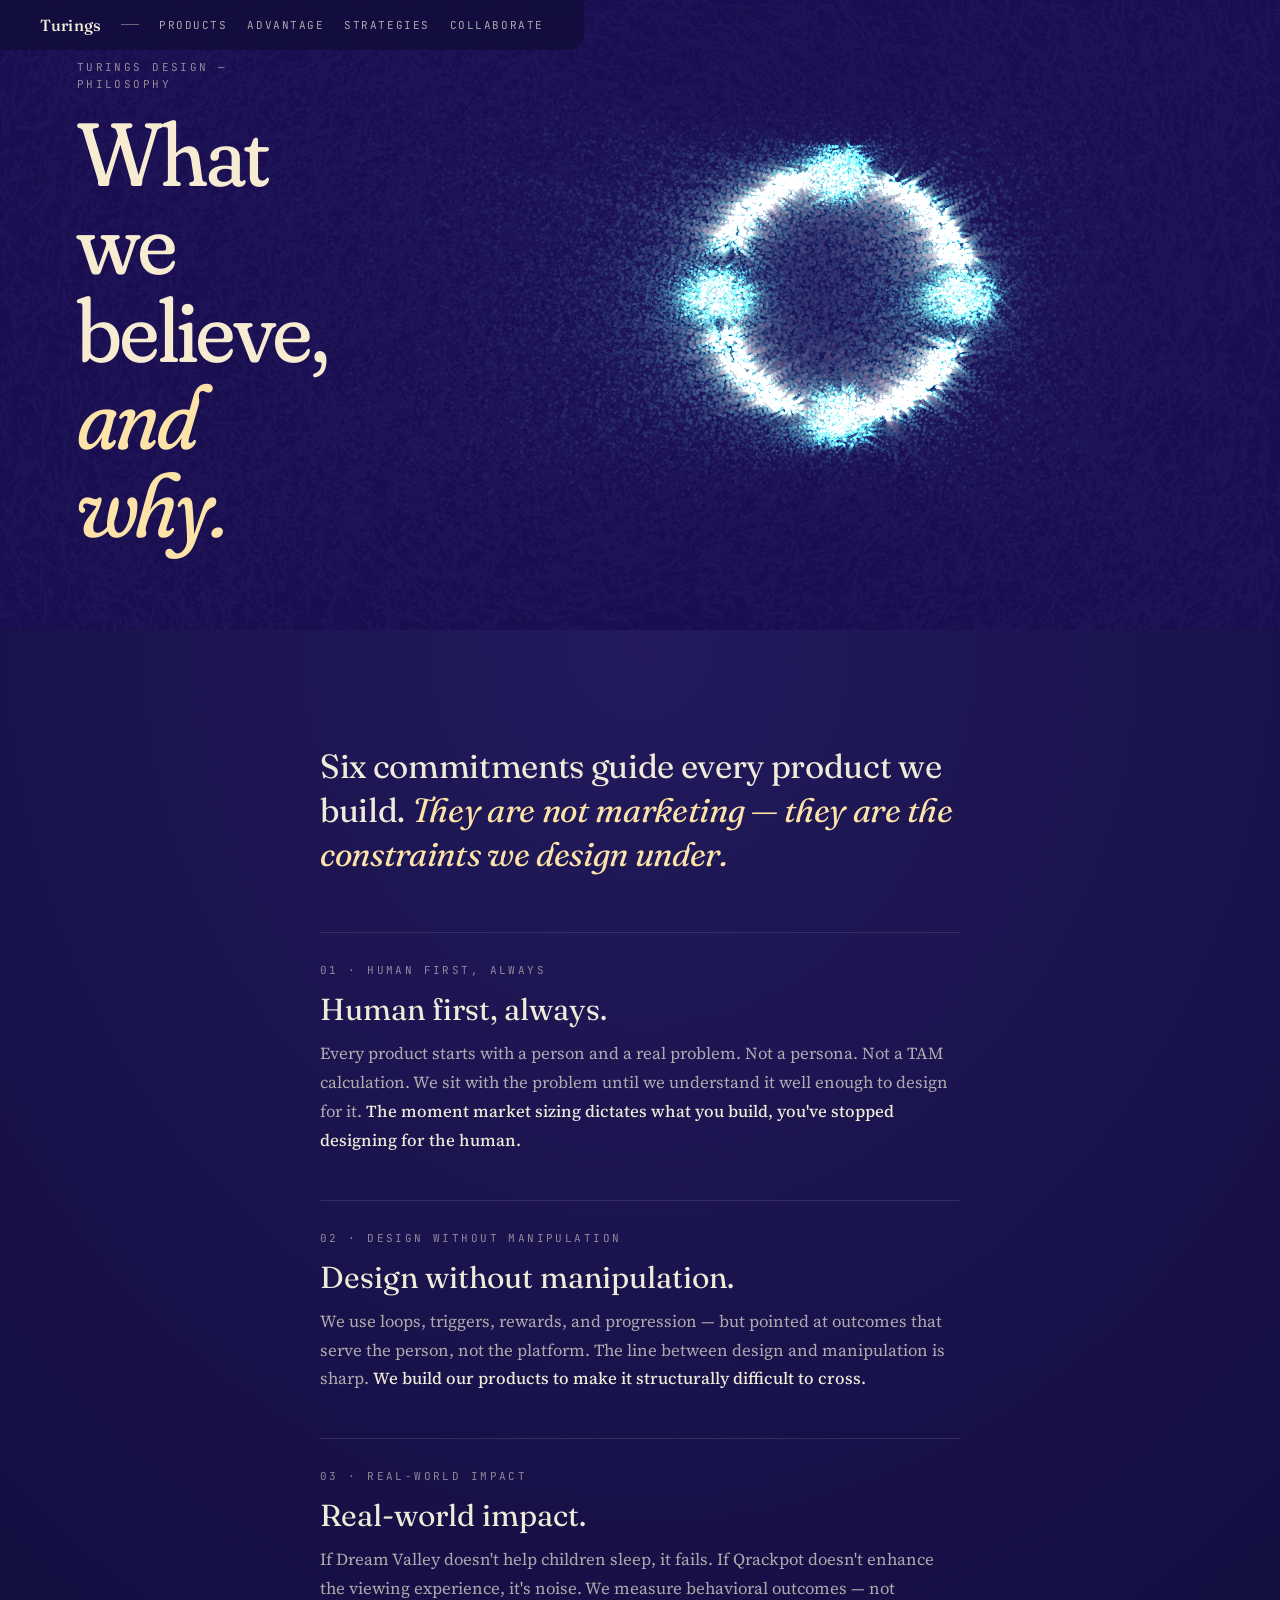
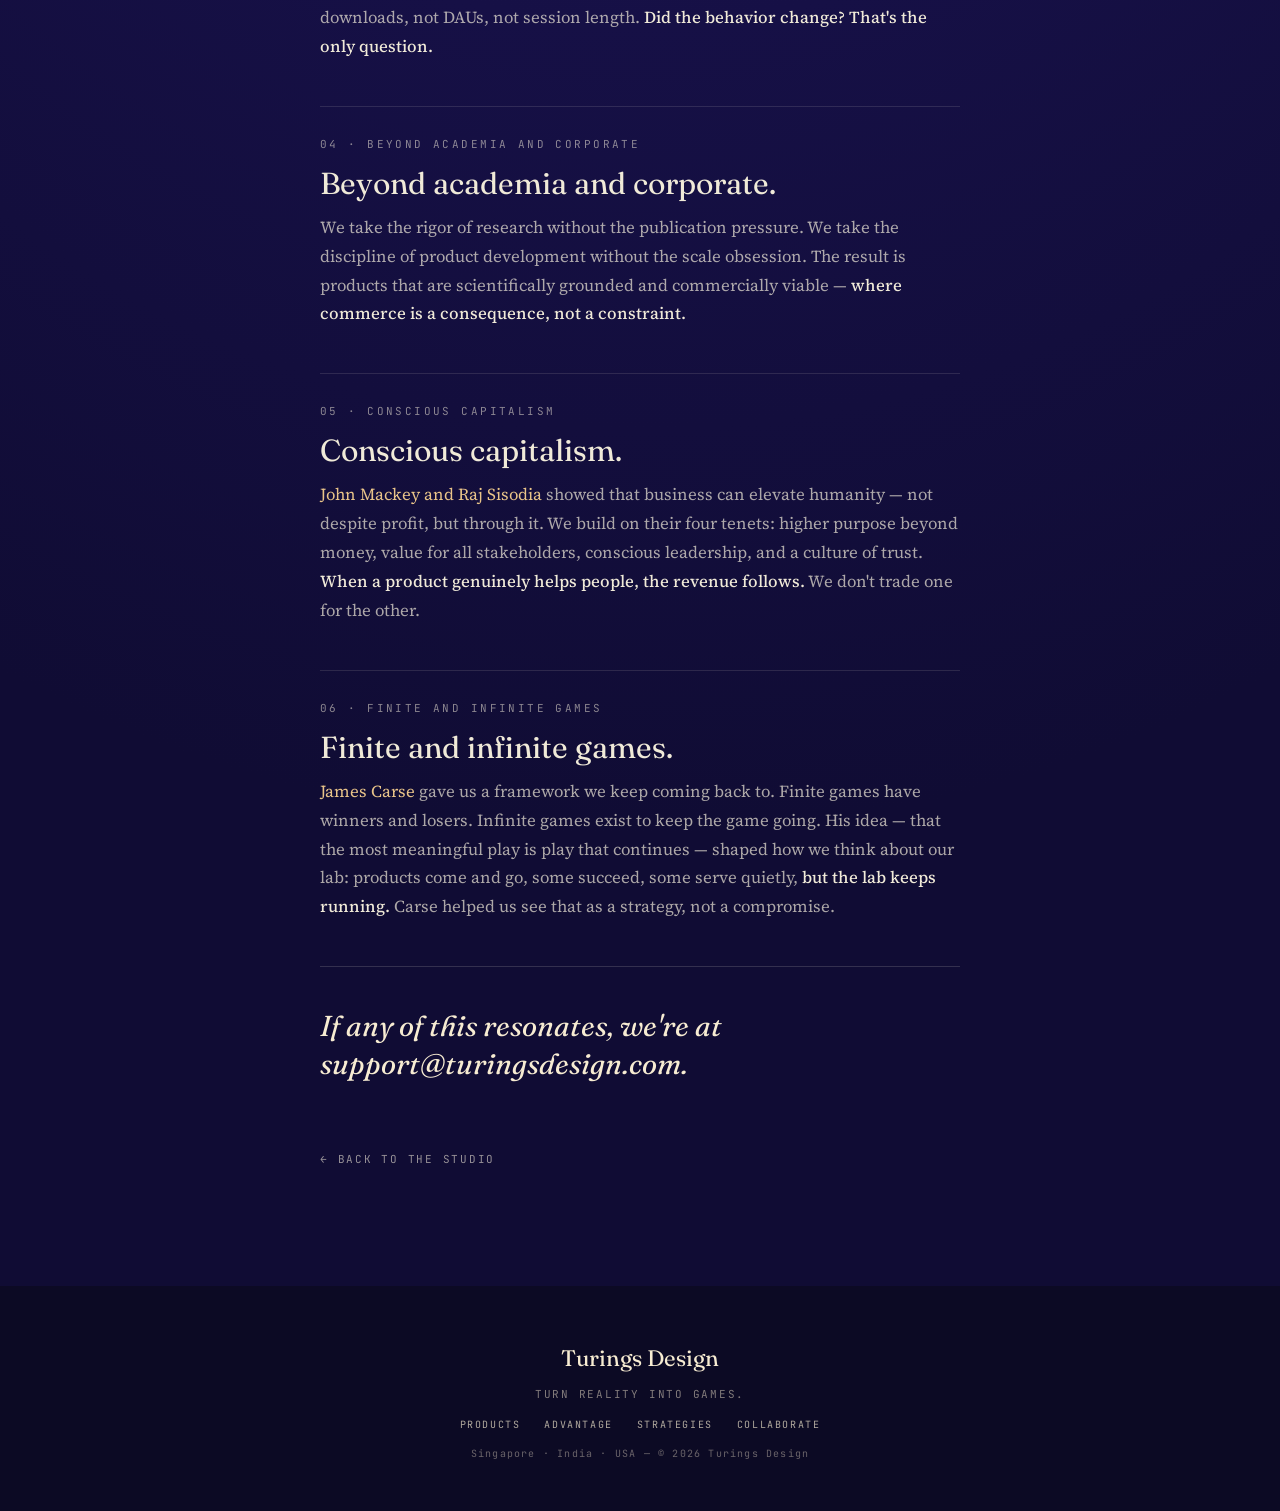
==== commit d3999c7e: "Replace site with new behavioral-game-studio build Restructured static site (assets/ layout): split " ====
--- a/philosophy.html
+++ b/philosophy.html
@@ -1,980 +1,79 @@
-<!DOCTYPE html>
+<!doctype html>
 <html lang="en">
 <head>
-  <meta charset="UTF-8">
-  <meta name="viewport" content="width=device-width, initial-scale=1.0">
+<meta charset="utf-8">
+<title>Philosophy — Turings Design</title>
+<meta name="viewport" content="width=device-width, initial-scale=1">
+<meta name="description" content="What we believe and why — six commitments that guide every product Turings Design builds.">
+<link rel="stylesheet" href="assets/site.css">
+<link rel="stylesheet" href="assets/sections.css?v=17">
+<style>
+  .phil-hero { position: relative; height: 70vh; min-height: 460px; background: radial-gradient(110% 80% at 64% 38%, #2c2270 0%, #1a1550 48%, #0f0b30 100%); overflow: hidden; }
+  .phil-hero canvas.scene { position: absolute; inset: 0; width: 100%; height: 100%; display: block; }
+  .phil-hero .hero-copy { position: absolute; left: clamp(24px,6vw,88px); bottom: clamp(40px,9vh,84px); z-index: 3; max-width: 20ch; }
+  .phil-essay { background: radial-gradient(120% 80% at 50% 0%, #221a5c 0%, #161046 55%, #100c34 100%); color: #f0ead8; padding: clamp(64px,9vw,120px) 0; }
+  .phil-wrap { max-width: 720px; margin: 0 auto; padding: 0 clamp(20px,5vw,40px); }
+  .phil-lede { font-family: var(--display); font-weight: 400; font-size: clamp(1.4rem,3vw,2.1rem); line-height: 1.3; letter-spacing: -0.01em; margin: 0 0 56px; }
+  .phil-lede em { font-style: italic; color: #fde3a8; }
+  .phil-block { margin: 0 0 44px; border-top: 1px solid rgba(240,234,216,0.12); padding-top: 28px; }
+  .phil-block .n { font-family: var(--mono); font-size: 11px; letter-spacing: 0.22em; text-transform: uppercase; color: rgba(240,234,216,0.55); margin: 0 0 12px; }
+  .phil-block h2 { font-family: var(--display); font-weight: 400; font-size: clamp(1.4rem,2.6vw,1.9rem); line-height: 1.12; margin: 0 0 14px; }
+  .phil-block p { font-family: var(--body); font-size: 1.05rem; line-height: 1.72; color: rgba(240,234,216,0.7); margin: 0; }
+  .phil-block p strong { color: #f0ead8; font-weight: 500; }
+  .phil-block cite { font-style: normal; color: #e9c489; }
+  .phil-close { font-family: var(--display); font-style: italic; font-size: clamp(1.3rem,2.6vw,1.8rem); line-height: 1.3; color: #f7ecd2; border-top: 1px solid rgba(240,234,216,0.16); padding-top: 40px; margin-top: 16px; }
+  .phil-back { font-family: var(--mono); font-size: 11px; letter-spacing: 0.16em; text-transform: uppercase; color: rgba(240,234,216,0.6); display: inline-block; margin-top: 40px; }
+  .phil-back:hover { color: #f0ead8; }
+</style>
+</head>
+<body data-screen-label="philosophy">
 
-  <!-- Primary Meta Tags -->
-  <title>Philosophy — Turings Design</title>
-  <meta name="description" content="What we believe about building products for people. Human-first design, behavioral architecture, and why scale is a consequence, not a goal.">
-  <meta name="author" content="Turings Design">
-  <meta name="robots" content="index, follow">
-  <link rel="canonical" href="https://turingsdesign.com/philosophy.html">
-  <meta name="theme-color" content="#050508">
-  <link rel="icon" type="image/png" href="logo.png">
-  <link rel="apple-touch-icon" href="logo.png">
+<nav class="mark" aria-label="primary">
+  <a class="home" href="index.html">Turings</a>
+  <span class="sep"></span>
+  <a href="index.html#products">Products</a>
+  <a href="index.html#approach">Advantage</a>
+  <a href="index.html#strategies">Strategies</a>
+  <a href="index.html#collaborate">Collaborate</a>
+</nav>
 
-  <!-- Open Graph -->
-  <meta property="og:type" content="website">
-  <meta property="og:url" content="https://turingsdesign.com/philosophy.html">
-  <meta property="og:title" content="Philosophy — Turings Design">
-  <meta property="og:description" content="What we believe about building products for people. Human-first design, behavioral architecture, and why scale is a consequence, not a goal.">
-  <meta property="og:image" content="https://turingsdesign.com/og-image.png">
-  <meta property="og:site_name" content="Turings Design">
+<section class="phil-hero" data-screen-label="philosophy-hero">
+  <canvas class="scene" data-figs="loop,heart" data-palette="neon" data-flow="orbit" data-anchor="right" data-cyc="3600" aria-hidden="true"></canvas>
+  <div class="hero-copy">
+    <p class="hero-pn">Turings Design — philosophy</p>
+    <h1 class="hero-h1">What we believe,<br><em>and why.</em></h1>
+  </div>
+</section>
 
-  <!-- Twitter Card -->
-  <meta name="twitter:card" content="summary_large_image">
-  <meta name="twitter:title" content="Philosophy — Turings Design">
-  <meta name="twitter:description" content="What we believe about building products for people. Human-first design, behavioral architecture, and why scale is a consequence, not a goal.">
-  <meta name="twitter:image" content="https://turingsdesign.com/og-image.png">
+<section class="phil-essay">
+  <div class="phil-wrap">
+    <p class="phil-lede">Six commitments guide every product we build. <em>They are not marketing — they are the constraints we design under.</em></p>
 
-  <!-- Fonts & Styles -->
-  <link href="https://fonts.googleapis.com/css2?family=Inter:wght@300;400;500;600;700;800;900&family=Space+Grotesk:wght@400;500;600;700&display=swap" rel="stylesheet">
-  <link rel="stylesheet" href="styles.css">
+    <div class="phil-block"><p class="n">01 · human first, always</p><h2>Human first, always.</h2><p>Every product starts with a person and a real problem. Not a persona. Not a TAM calculation. We sit with the problem until we understand it well enough to design for it. <strong>The moment market sizing dictates what you build, you've stopped designing for the human.</strong></p></div>
 
-  <style>
-    /* ── Philosophy Page Styles ── */
+    <div class="phil-block"><p class="n">02 · design without manipulation</p><h2>Design without manipulation.</h2><p>We use loops, triggers, rewards, and progression — but pointed at outcomes that serve the person, not the platform. The line between design and manipulation is sharp. <strong>We build our products to make it structurally difficult to cross.</strong></p></div>
 
-    .philosophy-header {
-      text-align: center;
-      padding: 160px 0 60px;
-      position: relative;
-      z-index: 1;
-    }
-    .philosophy-header h1 {
-      font-family: 'Space Grotesk', sans-serif;
-      font-size: clamp(2rem, 5vw, 3.5rem);
-      font-weight: 700;
-      color: var(--text-primary);
-      margin-bottom: 12px;
-    }
-    .philosophy-header .subtitle {
-      font-size: clamp(1rem, 2vw, 1.25rem);
-      color: var(--text-secondary);
-      font-weight: 400;
-    }
+    <div class="phil-block"><p class="n">03 · real-world impact</p><h2>Real-world impact.</h2><p>If Dream Valley doesn't help children sleep, it fails. If Qrackpot doesn't enhance the viewing experience, it's noise. We measure behavioral outcomes — not downloads, not DAUs, not session length. <strong>Did the behavior change? That's the only question.</strong></p></div>
 
-    /* Card grid */
-    .philosophy-cards {
-      display: grid;
-      grid-template-columns: repeat(2, 1fr);
-      gap: 28px;
-      max-width: 960px;
-      margin: 0 auto;
-      padding: 0 24px 80px;
-      position: relative;
-      z-index: 1;
-    }
-    .philosophy-card {
-      background: rgba(255,255,255,0.03);
-      border: 1px solid rgba(255,255,255,0.06);
-      border-radius: 16px;
-      overflow: hidden;
-      transition: transform 0.35s ease, border-color 0.35s ease;
-    }
-    .philosophy-card:hover {
-      transform: translateY(-4px);
-      border-color: rgba(255,255,255,0.12);
-    }
-    .philosophy-card--full {
-      grid-column: 1 / -1;
-    }
+    <div class="phil-block"><p class="n">04 · beyond academia and corporate</p><h2>Beyond academia and corporate.</h2><p>We take the rigor of research without the publication pressure. We take the discipline of product development without the scale obsession. The result is products that are scientifically grounded and commercially viable — <strong>where commerce is a consequence, not a constraint.</strong></p></div>
 
-    /* Animated scene area */
-    .philosophy-card-scene {
-      position: relative;
-      height: 180px;
-      overflow: hidden;
-      background: rgba(0,0,0,0.15);
-      display: flex;
-      align-items: center;
-      justify-content: center;
-    }
-    .philosophy-card--full .philosophy-card-scene {
-      height: 160px;
-    }
+    <div class="phil-block"><p class="n">05 · conscious capitalism</p><h2>Conscious capitalism.</h2><p><cite>John Mackey and Raj Sisodia</cite> showed that business can elevate humanity — not despite profit, but through it. We build on their four tenets: higher purpose beyond money, value for all stakeholders, conscious leadership, and a culture of trust. <strong>When a product genuinely helps people, the revenue follows.</strong> We don't trade one for the other.</p></div>
 
-    /* Card body */
-    .philosophy-card-body {
-      padding: 28px 28px 32px;
-    }
-    .philosophy-card-body h3 {
-      font-family: 'Space Grotesk', sans-serif;
-      font-size: 1.2rem;
-      font-weight: 600;
-      color: var(--text-primary);
-      margin-bottom: 10px;
-    }
-    .philosophy-card-body p {
-      font-size: 0.95rem;
-      line-height: 1.65;
-      color: var(--text-secondary);
-    }
+    <div class="phil-block"><p class="n">06 · finite and infinite games</p><h2>Finite and infinite games.</h2><p><cite>James Carse</cite> gave us a framework we keep coming back to. Finite games have winners and losers. Infinite games exist to keep the game going. His idea — that the most meaningful play is play that continues — shaped how we think about our lab: products come and go, some succeed, some serve quietly, <strong>but the lab keeps running.</strong> Carse helped us see that as a strategy, not a compromise.</p></div>
 
-    /* Background orbs */
-    .phil-bg {
-      position: fixed;
-      inset: 0;
-      z-index: 0;
-      pointer-events: none;
-      overflow: hidden;
-    }
-    .phil-bg .gradient-orb {
-      position: absolute;
-      border-radius: 50%;
-      filter: blur(120px);
-      opacity: 0.18;
-    }
-    .phil-bg .orb-1 {
-      width: 500px; height: 500px;
-      background: var(--accent-1);
-      top: -10%; left: -8%;
-      animation: orbDrift1 20s ease-in-out infinite;
-    }
-    .phil-bg .orb-2 {
-      width: 400px; height: 400px;
-      background: var(--accent-2);
-      bottom: 10%; right: -5%;
-      animation: orbDrift2 24s ease-in-out infinite;
-    }
-    .phil-bg .orb-3 {
-      width: 350px; height: 350px;
-      background: var(--accent-3);
-      top: 50%; left: 40%;
-      animation: orbDrift1 18s ease-in-out infinite reverse;
-    }
-    @keyframes orbDrift1 {
-      0%, 100% { transform: translate(0, 0); }
-      50% { transform: translate(40px, 30px); }
-    }
-    @keyframes orbDrift2 {
-      0%, 100% { transform: translate(0, 0); }
-      50% { transform: translate(-30px, -40px); }
-    }
+    <p class="phil-close">If any of this resonates, we're at support@turingsdesign.com.</p>
+    <a class="phil-back" href="index.html">← back to the studio</a>
+  </div>
+</section>
 
-    /* CTA line at bottom */
-    .philosophy-cta {
-      text-align: center;
-      padding: 0 24px 60px;
-      position: relative;
-      z-index: 1;
-    }
-    .philosophy-cta p {
-      font-size: 0.9rem;
-      color: var(--text-muted);
-      font-style: italic;
-    }
-    .philosophy-cta a {
-      color: var(--text-secondary);
-      text-decoration: none;
-      border-bottom: 1px solid rgba(255,255,255,0.15);
-      transition: color 0.3s, border-color 0.3s;
-    }
-    .philosophy-cta a:hover {
-      color: var(--text-primary);
-      border-color: rgba(255,255,255,0.4);
-    }
+<footer class="foot">
+  <p class="fmark">Turings Design</p>
+  <p class="mono" style="color:rgba(247,236,210,.5);letter-spacing:.16em">Turn reality into games.</p>
+  <div class="flinks"><a href="index.html#products">Products</a><a href="index.html#approach">Advantage</a><a href="index.html#strategies">Strategies</a><a href="index.html#collaborate">Collaborate</a></div>
+  <p class="fcopy">Singapore · India · USA — © 2026 Turings Design</p>
+</footer>
 
-    /* ── Card 1: Human First — Living Scene: Glowing orb with fading noise ── */
-    .phil-scene-human {
-      background: linear-gradient(135deg, rgba(124,92,255,0.06) 0%, rgba(124,92,255,0.01) 100%);
-      display: flex;
-      align-items: center;
-      justify-content: center;
-    }
-    .human-orb {
-      position: absolute;
-      width: 28px;
-      height: 28px;
-      border-radius: 50%;
-      background: radial-gradient(circle, rgba(124,92,255,0.9), rgba(124,92,255,0.3));
-      left: 50%;
-      top: 50%;
-      transform: translate(-50%, -50%);
-      z-index: 3;
-      box-shadow: 0 0 20px rgba(124,92,255,0.4), 0 0 50px rgba(124,92,255,0.15);
-      animation: humanOrbGlow 4s ease-in-out infinite;
-    }
-    @keyframes humanOrbGlow {
-      0%, 100% { box-shadow: 0 0 20px rgba(124,92,255,0.4), 0 0 50px rgba(124,92,255,0.15); }
-      50% { box-shadow: 0 0 30px rgba(124,92,255,0.6), 0 0 70px rgba(124,92,255,0.25); }
-    }
-    .human-ring {
-      position: absolute;
-      border-radius: 50%;
-      border: 1px solid rgba(124,92,255,0.25);
-      left: 50%;
-      top: 50%;
-      transform: translate(-50%, -50%) scale(0);
-      opacity: 0;
-      z-index: 2;
-      animation: humanRingExpand 4s ease-out infinite;
-    }
-    .human-ring:nth-child(2) { animation-delay: 0s; }
-    .human-ring:nth-child(3) { animation-delay: 1.3s; }
-    .human-ring:nth-child(4) { animation-delay: 2.6s; }
-    @keyframes humanRingExpand {
-      0% { transform: translate(-50%, -50%) scale(0); opacity: 0.6; }
-      80% { transform: translate(-50%, -50%) scale(4); opacity: 0; }
-      100% { transform: translate(-50%, -50%) scale(4); opacity: 0; }
-    }
-    .human-noise {
-      position: absolute;
-      border-radius: 2px;
-      background: rgba(255,255,255,0.15);
-      z-index: 1;
-      animation: humanNoiseFade 5s ease-in-out infinite;
-    }
-    .human-noise:nth-child(5) { width: 4px; height: 4px; top: 20%; left: 15%; animation-delay: 0s; }
-    .human-noise:nth-child(6) { width: 6px; height: 3px; top: 30%; left: 75%; animation-delay: 0.4s; }
-    .human-noise:nth-child(7) { width: 3px; height: 6px; top: 65%; left: 20%; animation-delay: 0.8s; }
-    .human-noise:nth-child(8) { width: 5px; height: 5px; top: 70%; left: 80%; animation-delay: 1.2s; border-radius: 50%; }
-    .human-noise:nth-child(9) { width: 4px; height: 3px; top: 15%; left: 60%; animation-delay: 1.6s; }
-    .human-noise:nth-child(10) { width: 3px; height: 4px; top: 75%; left: 45%; animation-delay: 2s; }
-    .human-noise:nth-child(11) { width: 5px; height: 2px; top: 40%; left: 85%; animation-delay: 0.6s; }
-    .human-noise:nth-child(12) { width: 2px; height: 5px; top: 55%; left: 10%; animation-delay: 1.4s; border-radius: 50%; }
-    @keyframes humanNoiseFade {
-      0%, 10% { opacity: 0.5; transform: scale(1); }
-      40% { opacity: 0; transform: scale(0.3); }
-      60% { opacity: 0; transform: scale(0.3); }
-      100% { opacity: 0.5; transform: scale(1); }
-    }
-
-    /* ── Card 2: Ethics — Living Scene: Two diverging paths ── */
-    .phil-scene-ethics {
-      background: linear-gradient(135deg, rgba(0,212,170,0.06) 0%, rgba(0,212,170,0.01) 100%);
-      display: flex;
-      align-items: center;
-      justify-content: center;
-    }
-    .path-fork {
-      position: absolute;
-      left: 50%;
-      top: 50%;
-      transform: translate(-50%, -50%);
-    }
-    .path-good {
-      stroke: rgba(0,212,170,0.6);
-      stroke-width: 2.5;
-      fill: none;
-      stroke-linecap: round;
-      filter: drop-shadow(0 0 6px rgba(0,212,170,0.3));
-      animation: pathGoodPulse 3s ease-in-out infinite;
-    }
-    @keyframes pathGoodPulse {
-      0%, 100% { stroke: rgba(0,212,170,0.5); filter: drop-shadow(0 0 4px rgba(0,212,170,0.2)); }
-      50% { stroke: rgba(0,212,170,0.8); filter: drop-shadow(0 0 10px rgba(0,212,170,0.5)); }
-    }
-    .path-bad {
-      stroke: rgba(255,107,157,0.3);
-      stroke-width: 1.5;
-      fill: none;
-      stroke-linecap: round;
-      stroke-dasharray: 4 3;
-      animation: pathBadFlicker 2s ease-in-out infinite;
-    }
-    @keyframes pathBadFlicker {
-      0%, 100% { opacity: 0.4; }
-      30% { opacity: 0.15; }
-      50% { opacity: 0.5; }
-      70% { opacity: 0.1; }
-    }
-    .path-glow {
-      position: absolute;
-      width: 8px;
-      height: 8px;
-      border-radius: 50%;
-      background: rgba(0,212,170,0.7);
-      box-shadow: 0 0 12px rgba(0,212,170,0.5);
-      animation: pathGlowMove 4s ease-in-out infinite;
-    }
-    @keyframes pathGlowMove {
-      0% { offset-distance: 0%; opacity: 0; }
-      10% { opacity: 1; }
-      90% { opacity: 1; }
-      100% { offset-distance: 100%; opacity: 0; }
-    }
-    .path-stem {
-      stroke: rgba(255,255,255,0.15);
-      stroke-width: 1.5;
-      fill: none;
-      stroke-linecap: round;
-    }
-
-    /* ── Card 3: Impact — Vanity metrics fade, real outcome ring fills alive ── */
-    .phil-scene-impact {
-      background: linear-gradient(135deg, rgba(255,107,157,0.06) 0%, rgba(255,107,157,0.01) 100%);
-      display: flex;
-      align-items: center;
-      justify-content: center;
-    }
-    .impact-container {
-      position: absolute;
-      left: 50%;
-      top: 50%;
-      transform: translate(-50%, -50%);
-      width: 200px;
-      height: 100px;
-      display: flex;
-      align-items: center;
-    }
-    /* Vanity metric bars on left — dim, flickering */
-    .impact-vanity {
-      position: absolute;
-      left: 10px;
-      height: 4px;
-      border-radius: 2px;
-      background: rgba(255,255,255,0.08);
-    }
-    .iv-1 { top: 25px; width: 45px; animation: ivFlicker 4s ease-in-out infinite 0s; }
-    .iv-2 { top: 48px; width: 55px; animation: ivFlicker 4s ease-in-out infinite 0.6s; }
-    .iv-3 { top: 71px; width: 38px; animation: ivFlicker 4s ease-in-out infinite 1.2s; }
-    @keyframes ivFlicker {
-      0%, 100% { opacity: 0.3; }
-      30% { opacity: 0.15; }
-      60% { opacity: 0.4; }
-      80% { opacity: 0.1; }
-    }
-    /* Divider line */
-    .impact-divider {
-      position: absolute;
-      left: 90px;
-      top: 20px;
-      width: 1px;
-      height: 60px;
-      background: linear-gradient(to bottom, transparent, rgba(255,255,255,0.08), transparent);
-    }
-    /* Outcome ring on right — alive, filling */
-    .impact-outcome {
-      position: absolute;
-      right: 22px;
-      top: 50%;
-      transform: translateY(-50%);
-    }
-    .impact-ring-fill {
-      animation: impactRingFill 4s ease-in-out infinite;
-    }
-    @keyframes impactRingFill {
-      0% { stroke-dashoffset: 100.5; }
-      50% { stroke-dashoffset: 15; stroke: rgba(255,107,157,0.8); }
-      100% { stroke-dashoffset: 100.5; }
-    }
-    .impact-dot {
-      position: absolute;
-      top: 50%;
-      left: 50%;
-      width: 6px;
-      height: 6px;
-      margin: -3px 0 0 -3px;
-      border-radius: 50%;
-      background: rgba(255,107,157,0.8);
-      animation: impactDotPulse 4s ease-in-out infinite;
-    }
-    @keyframes impactDotPulse {
-      0%, 100% { transform: scale(1); box-shadow: 0 0 6px rgba(255,107,157,0.3); }
-      50% { transform: scale(1.3); box-shadow: 0 0 14px rgba(255,107,157,0.6); }
-    }
-    .impact-pulse-ring {
-      position: absolute;
-      right: 22px;
-      top: 50%;
-      transform: translateY(-50%);
-      width: 40px;
-      height: 40px;
-      border-radius: 50%;
-      border: 1px solid rgba(255,107,157,0.2);
-      animation: impactPulseExpand 4s ease-out infinite;
-    }
-    @keyframes impactPulseExpand {
-      0%, 40% { transform: translateY(-50%) scale(1); opacity: 0; }
-      50% { opacity: 0.5; }
-      80% { transform: translateY(-50%) scale(1.8); opacity: 0; }
-      100% { opacity: 0; }
-    }
-
-    /* ── Card 4: Beyond — Research paper + Dashboard merging into hybrid center ── */
-    .phil-scene-beyond {
-      background: linear-gradient(135deg, rgba(124,92,255,0.06) 0%, rgba(124,92,255,0.01) 100%);
-      display: flex;
-      align-items: center;
-      justify-content: center;
-    }
-    .beyond-container {
-      position: absolute;
-      left: 50%;
-      top: 50%;
-      transform: translate(-50%, -50%);
-      width: 220px;
-      height: 120px;
-    }
-    /* Left cluster: research paper lines */
-    .beyond-paper {
-      position: absolute;
-      left: 0;
-      top: 50%;
-      transform: translateY(-50%);
-      display: flex;
-      flex-direction: column;
-      gap: 6px;
-      animation: beyondPaperFloat 6s ease-in-out infinite;
-    }
-    .beyond-line {
-      height: 2px;
-      border-radius: 1px;
-      background: rgba(124,92,255,0.4);
-    }
-    .bl-1 { width: 36px; }
-    .bl-2 { width: 28px; }
-    .bl-3 { width: 32px; }
-    @keyframes beyondPaperFloat {
-      0%, 100% { opacity: 0.5; transform: translateY(-50%) translateX(0); }
-      50% { opacity: 0.8; transform: translateY(-50%) translateX(4px); }
-    }
-    /* Right cluster: dashboard grid */
-    .beyond-dashboard {
-      position: absolute;
-      right: 0;
-      top: 50%;
-      transform: translateY(-50%);
-      display: grid;
-      grid-template-columns: 12px 12px;
-      gap: 4px;
-      animation: beyondDashFloat 6s ease-in-out infinite 0.3s;
-    }
-    .beyond-tile {
-      width: 12px;
-      height: 12px;
-      border-radius: 2px;
-      background: rgba(0,212,170,0.25);
-      border: 1px solid rgba(0,212,170,0.15);
-    }
-    @keyframes beyondDashFloat {
-      0%, 100% { opacity: 0.5; transform: translateY(-50%) translateX(0); }
-      50% { opacity: 0.8; transform: translateY(-50%) translateX(-4px); }
-    }
-    /* Drifting particles from both sides toward center */
-    .beyond-drift {
-      position: absolute;
-      width: 3px;
-      height: 3px;
-      border-radius: 50%;
-      top: 50%;
-    }
-    .bd-l1 {
-      left: 40px;
-      background: rgba(124,92,255,0.6);
-      animation: beyondDriftLeft 6s ease-in-out infinite 0.5s;
-    }
-    .bd-l2 {
-      left: 35px;
-      top: 42%;
-      background: rgba(124,92,255,0.5);
-      animation: beyondDriftLeft 6s ease-in-out infinite 1.5s;
-    }
-    .bd-r1 {
-      right: 40px;
-      background: rgba(0,212,170,0.6);
-      animation: beyondDriftRight 6s ease-in-out infinite 1s;
-    }
-    .bd-r2 {
-      right: 35px;
-      top: 58%;
-      background: rgba(0,212,170,0.5);
-      animation: beyondDriftRight 6s ease-in-out infinite 2s;
-    }
-    @keyframes beyondDriftLeft {
-      0% { transform: translateY(-50%) translateX(0); opacity: 0.7; }
-      50% { transform: translateY(-50%) translateX(55px); opacity: 0; }
-      100% { transform: translateY(-50%) translateX(0); opacity: 0; }
-    }
-    @keyframes beyondDriftRight {
-      0% { transform: translateY(-50%) translateX(0); opacity: 0.7; }
-      50% { transform: translateY(-50%) translateX(-55px); opacity: 0; }
-      100% { transform: translateY(-50%) translateX(0); opacity: 0; }
-    }
-    /* Center: hybrid shape — rounded rect with line + tile inside */
-    .beyond-hybrid {
-      position: absolute;
-      left: 50%;
-      top: 50%;
-      transform: translate(-50%, -50%);
-      width: 40px;
-      height: 32px;
-      border-radius: 8px;
-      border: 1px solid rgba(124,92,255,0.3);
-      background: rgba(124,92,255,0.04);
-      display: flex;
-      align-items: center;
-      justify-content: center;
-      gap: 6px;
-      z-index: 2;
-      animation: beyondHybridPulse 6s ease-in-out infinite;
-    }
-    .beyond-hybrid-line {
-      width: 12px;
-      height: 2px;
-      border-radius: 1px;
-      background: rgba(124,92,255,0.5);
-    }
-    .beyond-hybrid-tile {
-      width: 6px;
-      height: 6px;
-      border-radius: 1px;
-      background: rgba(0,212,170,0.4);
-    }
-    @keyframes beyondHybridPulse {
-      0%, 20% { opacity: 0; transform: translate(-50%, -50%) scale(0.8); }
-      40% { opacity: 1; transform: translate(-50%, -50%) scale(1); box-shadow: 0 0 12px rgba(124,92,255,0.15); }
-      70% { opacity: 1; transform: translate(-50%, -50%) scale(1.05); box-shadow: 0 0 20px rgba(124,92,255,0.25); }
-      85% { opacity: 1; transform: translate(-50%, -50%) scale(1); box-shadow: 0 0 12px rgba(124,92,255,0.15); }
-      100% { opacity: 0; transform: translate(-50%, -50%) scale(0.8); }
-    }
-
-    /* ── Card 5: Conscious Capitalism — Four rising pillars with connecting arc ── */
-    .phil-scene-conscious {
-      background: linear-gradient(135deg, rgba(0,212,170,0.06) 0%, rgba(0,212,170,0.01) 100%);
-      display: flex;
-      align-items: center;
-      justify-content: center;
-    }
-    .cc-scene-container {
-      position: absolute;
-      left: 50%;
-      top: 50%;
-      transform: translate(-50%, -50%);
-      width: 160px;
-      height: 120px;
-    }
-    .cc-base {
-      position: absolute;
-      bottom: 10px;
-      left: 0;
-      right: 0;
-      height: 1px;
-      background: rgba(0,212,170,0.15);
-    }
-    .cc-pillar {
-      position: absolute;
-      bottom: 11px;
-      width: 18px;
-      border-radius: 3px 3px 0 0;
-      background: linear-gradient(to top, rgba(0,212,170,0.15), rgba(0,212,170,0.45));
-      transform-origin: bottom center;
-      animation: ccPillarRise 5s ease-in-out infinite;
-    }
-    .cc-pillar::after {
-      content: '';
-      position: absolute;
-      top: 0;
-      left: 50%;
-      transform: translateX(-50%);
-      width: 6px;
-      height: 6px;
-      border-radius: 50%;
-      background: rgba(0,212,170,0.5);
-      box-shadow: 0 0 8px rgba(0,212,170,0.3);
-      opacity: 0;
-      animation: ccGlowTop 5s ease-in-out infinite;
-    }
-    .cc-pillar:nth-child(1) { left: 15px; height: 55px; animation-delay: 0s; }
-    .cc-pillar:nth-child(1)::after { animation-delay: 0s; }
-    .cc-pillar:nth-child(2) { left: 50px; height: 70px; animation-delay: 0.3s; }
-    .cc-pillar:nth-child(2)::after { animation-delay: 0.3s; }
-    .cc-pillar:nth-child(3) { left: 85px; height: 60px; animation-delay: 0.6s; }
-    .cc-pillar:nth-child(3)::after { animation-delay: 0.6s; }
-    .cc-pillar:nth-child(4) { left: 120px; height: 45px; animation-delay: 0.9s; }
-    .cc-pillar:nth-child(4)::after { animation-delay: 0.9s; }
-    @keyframes ccPillarRise {
-      0% { transform: scaleY(0); opacity: 0; }
-      20% { transform: scaleY(1); opacity: 1; }
-      75% { transform: scaleY(1); opacity: 1; }
-      100% { transform: scaleY(0); opacity: 0; }
-    }
-    @keyframes ccGlowTop {
-      0%, 15% { opacity: 0; }
-      25% { opacity: 1; }
-      75% { opacity: 1; }
-      90%, 100% { opacity: 0; }
-    }
-    .cc-arc {
-      position: absolute;
-      top: 0;
-      left: 0;
-      width: 100%;
-      height: 100%;
-    }
-    .cc-arc path {
-      fill: none;
-      stroke: rgba(0,212,170,0.35);
-      stroke-width: 1.5;
-      stroke-linecap: round;
-      stroke-dasharray: 200;
-      stroke-dashoffset: 200;
-      animation: ccArcDraw 5s ease-in-out infinite;
-    }
-    @keyframes ccArcDraw {
-      0%, 35% { stroke-dashoffset: 200; opacity: 0; }
-      50% { stroke-dashoffset: 0; opacity: 1; }
-      75% { stroke-dashoffset: 0; opacity: 1; }
-      90%, 100% { stroke-dashoffset: 0; opacity: 0; }
-    }
-
-    /* ── Card 6: Finite & Infinite Games — Box closes, infinity draws forever ── */
-    .phil-scene-infinite {
-      background: linear-gradient(135deg, rgba(255,107,157,0.06) 0%, rgba(255,107,157,0.01) 100%);
-      display: flex;
-      align-items: center;
-      justify-content: center;
-    }
-    .games-scene-container {
-      position: absolute;
-      left: 50%;
-      top: 50%;
-      transform: translate(-50%, -50%);
-      width: 340px;
-      height: 100px;
-      display: flex;
-      align-items: center;
-      justify-content: space-between;
-    }
-    .finite-shape {
-      position: relative;
-      width: 60px;
-      height: 60px;
-    }
-    .finite-shape svg rect {
-      stroke: rgba(255,255,255,0.2);
-      stroke-width: 1.5;
-      fill: rgba(255,255,255,0.03);
-      animation: finiteClose 4s ease-in-out infinite;
-    }
-    @keyframes finiteClose {
-      0% { transform: scale(1); opacity: 0.5; }
-      40% { transform: scale(0.6); opacity: 0.15; }
-      60% { transform: scale(0.6); opacity: 0.15; }
-      100% { transform: scale(1); opacity: 0.5; }
-    }
-    .finite-shape svg .finite-lid {
-      stroke: rgba(255,255,255,0.25);
-      stroke-width: 1.5;
-      fill: none;
-      animation: finiteLidClose 4s ease-in-out infinite;
-      transform-origin: 5px 5px;
-    }
-    @keyframes finiteLidClose {
-      0% { transform: rotate(0deg); opacity: 0.5; }
-      40% { transform: rotate(-45deg); opacity: 0.15; }
-      60% { transform: rotate(-45deg); opacity: 0.15; }
-      100% { transform: rotate(0deg); opacity: 0.5; }
-    }
-    .infinite-path-container {
-      position: relative;
-      width: 180px;
-      height: 80px;
-    }
-    .infinite-path {
-      fill: none;
-      stroke: rgba(255,107,157,0.5);
-      stroke-width: 2;
-      stroke-linecap: round;
-      stroke-dasharray: 300;
-      stroke-dashoffset: 300;
-      animation: infinityTraceDraw 4s linear infinite;
-    }
-    @keyframes infinityTraceDraw {
-      0% { stroke-dashoffset: 300; }
-      100% { stroke-dashoffset: 0; }
-    }
-    .infinite-dot {
-      position: absolute;
-      width: 5px;
-      height: 5px;
-      border-radius: 50%;
-      background: rgba(255,107,157,0.8);
-      box-shadow: 0 0 8px rgba(255,107,157,0.5);
-      offset-path: path('M45 40 C45 20 65 15 90 40 C115 65 135 60 135 40 C135 20 115 15 90 40 C65 65 45 60 45 40');
-      animation: infiniteDotOrbit 4s linear infinite;
-    }
-    .infinite-dot:nth-child(2) { animation-delay: -1.3s; opacity: 0.7; }
-    .infinite-dot:nth-child(3) { animation-delay: -2.6s; opacity: 0.5; }
-    @keyframes infiniteDotOrbit {
-      0% { offset-distance: 0%; }
-      100% { offset-distance: 100%; }
-    }
-
-    /* Responsive */
-    @media (max-width: 700px) {
-      .philosophy-cards {
-        grid-template-columns: 1fr;
-      }
-      .philosophy-header {
-        padding: 130px 0 40px;
-      }
-      .philosophy-card-scene {
-        height: 140px;
-      }
-    }
-  </style>
-</head>
-<body>
-
-  <!-- Background gradient orbs -->
-  <div class="phil-bg">
-    <div class="gradient-orb orb-1"></div>
-    <div class="gradient-orb orb-2"></div>
-    <div class="gradient-orb orb-3"></div>
-  </div>
-
-  <!-- Nav -->
-  <nav class="nav" id="nav">
-    <div class="nav-shimmer-line"></div>
-    <div class="nav-inner">
-      <a href="index.html" class="nav-logo">
-        <img src="logo.png" alt="Turings Design" class="logo-mark-img nav-logo-spin">
-        <span class="logo-text">Turings Design</span>
-      </a>
-      <div class="nav-links" id="navLinks">
-        <a href="index.html#about" class="nav-link">About</a>
-        <a href="index.html#approach" class="nav-link">Approach</a>
-        <a href="index.html#strategies" class="nav-link">Strategies</a>
-        <a href="index.html#lab" class="nav-link">The Lab</a>
-        <a href="index.html#recognition" class="nav-link">Recognition</a>
-        <a href="philosophy.html" class="nav-link" style="color: var(--text-primary);">Philosophy</a>
-        <a href="index.html#collaborate" class="nav-link nav-link--cta">Collaborate</a>
-      </div>
-      <button class="nav-toggle" id="navToggle" aria-label="Toggle menu">
-        <span></span><span></span><span></span>
-      </button>
-    </div>
-  </nav>
-
-  <main>
-
-    <!-- Header -->
-    <div class="philosophy-header">
-      <h1>What we believe and why.</h1>
-      <p class="subtitle">Six commitments that guide every product we build.</p>
-    </div>
-
-    <!-- Philosophy Cards -->
-    <div class="philosophy-cards">
-
-      <!-- Card 1: Human First, Always — Person silhouette with heartbeat -->
-      <div class="philosophy-card">
-        <div class="philosophy-card-scene phil-scene-human">
-          <div class="human-orb"></div>
-          <div class="human-ring" style="width:60px;height:60px;"></div>
-          <div class="human-ring" style="width:60px;height:60px;"></div>
-          <div class="human-ring" style="width:60px;height:60px;"></div>
-          <div class="human-noise"></div>
-          <div class="human-noise"></div>
-          <div class="human-noise"></div>
-          <div class="human-noise"></div>
-          <div class="human-noise"></div>
-          <div class="human-noise"></div>
-          <div class="human-noise"></div>
-          <div class="human-noise"></div>
-        </div>
-        <div class="philosophy-card-body">
-          <h3>Human First, Always</h3>
-          <p>Every product starts with a person and a real problem. Not a persona. Not a TAM calculation. We sit with the problem until we understand it well enough to design for it. The moment market sizing dictates what you build, you've stopped designing for the human.</p>
-        </div>
-      </div>
-
-      <!-- Card 2: Design Without Manipulation — Shield with checkmark vs X -->
-      <div class="philosophy-card">
-        <div class="philosophy-card-scene phil-scene-ethics">
-          <svg class="path-fork" viewBox="0 0 200 140" width="200" height="140" fill="none">
-            <path class="path-stem" d="M20 100 Q60 100 100 70"/>
-            <path class="path-good" d="M100 70 Q130 45 170 25"/>
-            <path class="path-bad" d="M100 70 Q130 90 170 120"/>
-          </svg>
-          <div class="path-glow" style="offset-path: path('M100 70 Q130 45 170 25'); offset-rotate: 0deg;"></div>
-        </div>
-        <div class="philosophy-card-body">
-          <h3>Design Without Manipulation</h3>
-          <p>We use loops, triggers, rewards, and progression — but pointed at outcomes that serve the person, not the platform. The line between design and manipulation is sharp. We build products to make it structurally difficult to cross.</p>
-        </div>
-      </div>
-
-      <!-- Card 3: Real-World Impact — Outcome meter -->
-      <div class="philosophy-card">
-        <div class="philosophy-card-scene phil-scene-impact">
-          <div class="impact-container">
-            <!-- Vanity metrics: dim, fading bars -->
-            <div class="impact-vanity iv-1"></div>
-            <div class="impact-vanity iv-2"></div>
-            <div class="impact-vanity iv-3"></div>
-            <!-- Connecting line from vanity to outcome -->
-            <div class="impact-divider"></div>
-            <!-- Real outcome: alive meter with pulse ring -->
-            <div class="impact-outcome">
-              <svg class="impact-ring" viewBox="0 0 40 40" width="40" height="40">
-                <circle cx="20" cy="20" r="16" fill="none" stroke="rgba(255,107,157,0.1)" stroke-width="2.5"/>
-                <circle class="impact-ring-fill" cx="20" cy="20" r="16" fill="none" stroke="rgba(255,107,157,0.6)" stroke-width="2.5" stroke-linecap="round" stroke-dasharray="100.5" stroke-dashoffset="100.5" transform="rotate(-90 20 20)"/>
-              </svg>
-              <div class="impact-dot"></div>
-            </div>
-            <div class="impact-pulse-ring"></div>
-          </div>
-        </div>
-        <div class="philosophy-card-body">
-          <h3>Real-World Impact</h3>
-          <p>If Dream Valley doesn't help children sleep, it fails. If SportsComm doesn't enhance the viewing experience, it's noise. We measure behavioral outcomes — not downloads, not DAUs, not session length. Did the behavior change? That's the only question.</p>
-        </div>
-      </div>
-
-      <!-- Card 4: Beyond Academia and Corporate — Two worlds merging -->
-      <div class="philosophy-card">
-        <div class="philosophy-card-scene phil-scene-beyond">
-          <div class="beyond-container">
-            <!-- Left: research paper lines -->
-            <div class="beyond-paper">
-              <div class="beyond-line bl-1"></div>
-              <div class="beyond-line bl-2"></div>
-              <div class="beyond-line bl-3"></div>
-            </div>
-            <!-- Right: product dashboard grid -->
-            <div class="beyond-dashboard">
-              <div class="beyond-tile bt-1"></div>
-              <div class="beyond-tile bt-2"></div>
-              <div class="beyond-tile bt-3"></div>
-              <div class="beyond-tile bt-4"></div>
-            </div>
-            <!-- Drifting particles from both sides -->
-            <div class="beyond-drift bd-l1"></div>
-            <div class="beyond-drift bd-l2"></div>
-            <div class="beyond-drift bd-r1"></div>
-            <div class="beyond-drift bd-r2"></div>
-            <!-- Center: hybrid shape -->
-            <div class="beyond-hybrid">
-              <div class="beyond-hybrid-line"></div>
-              <div class="beyond-hybrid-tile"></div>
-            </div>
-          </div>
-        </div>
-        <div class="philosophy-card-body">
-          <h3>Beyond Academia and Corporate</h3>
-          <p>We take the rigor of research without the publication pressure. We take the discipline of product development without the scale obsession. The result is products that are scientifically grounded and commercially viable — where commerce is a consequence, not a constraint.</p>
-        </div>
-      </div>
-
-      <!-- Card 5: Conscious Capitalism — Four pillars rising -->
-      <div class="philosophy-card">
-        <div class="philosophy-card-scene phil-scene-conscious">
-          <div class="cc-scene-container">
-            <div class="cc-base"></div>
-            <div class="cc-pillar"></div>
-            <div class="cc-pillar"></div>
-            <div class="cc-pillar"></div>
-            <div class="cc-pillar"></div>
-            <svg class="cc-arc" viewBox="0 0 160 120">
-              <path d="M24 46 C50 20 70 28 59 41 C80 15 100 25 94 51 C110 30 140 40 129 66"/>
-            </svg>
-          </div>
-        </div>
-        <div class="philosophy-card-body">
-          <h3>Conscious Capitalism</h3>
-          <p>John Mackey and Raj Sisodia showed that business can elevate humanity — not despite profit, but through it. We build on their four tenets: higher purpose beyond money, value for all stakeholders, conscious leadership, and a culture of trust. When a product genuinely helps people, the revenue follows. We don't trade one for the other.</p>
-        </div>
-      </div>
-
-      <!-- Card 6: Finite and Infinite Games (full width) — Infinite loop -->
-      <div class="philosophy-card philosophy-card--full">
-        <div class="philosophy-card-scene phil-scene-infinite">
-          <div class="games-scene-container">
-            <div class="finite-shape">
-              <svg viewBox="0 0 60 60" width="60" height="60" fill="none">
-                <rect x="8" y="8" width="44" height="44" rx="3" stroke="rgba(255,255,255,0.2)" stroke-width="1.5" fill="rgba(255,255,255,0.03)"/>
-                <line class="finite-lid" x1="8" y1="8" x2="52" y2="8" stroke="rgba(255,255,255,0.25)" stroke-width="1.5"/>
-              </svg>
-            </div>
-            <div class="infinite-path-container">
-              <svg viewBox="0 0 180 80" width="180" height="80" fill="none">
-                <path class="infinite-path" d="M45 40 C45 20 65 15 90 40 C115 65 135 60 135 40 C135 20 115 15 90 40 C65 65 45 60 45 40"/>
-              </svg>
-              <div class="infinite-dot"></div>
-              <div class="infinite-dot"></div>
-              <div class="infinite-dot"></div>
-            </div>
-          </div>
-        </div>
-        <div class="philosophy-card-body">
-          <h3>Finite and Infinite Games</h3>
-          <p>James Carse's book gave us a framework we keep coming back to. Finite games have winners and losers. Infinite games exist to keep the game going. His idea — that the most meaningful play is play that continues — shaped how we think about our lab: products come and go, some succeed, some serve quietly, but the lab keeps running. Carse helped us see that as a strategy, not a compromise.</p>
-        </div>
-      </div>
-
-    </div>
-
-    <!-- CTA -->
-    <div class="philosophy-cta">
-      <p>If any of this resonates, we're at <a href="mailto:collaborate@turingsdesign.com">collaborate@turingsdesign.com</a></p>
-    </div>
-
-  </main>
-
-  <!-- Footer -->
-  <footer class="footer">
-    <div class="footer-gradient-line"></div>
-    <div class="footer-floats">
-      <span class="footer-dot fd-1"></span>
-      <span class="footer-dot fd-2"></span>
-      <span class="footer-dot fd-3"></span>
-      <span class="footer-dot fd-4"></span>
-      <span class="footer-dot fd-5"></span>
-      <span class="footer-dot fd-6"></span>
-      <div class="footer-float-cube ffc-1"></div>
-      <div class="footer-float-cube ffc-2"></div>
-    </div>
-    <div class="container">
-      <div class="footer-inner">
-        <div class="footer-brand">
-          <a href="index.html" class="nav-logo">
-            <img src="logo.png" alt="Turings Design" class="logo-mark-img">
-            <span class="logo-text">Turings Design</span>
-          </a>
-          <p class="footer-tagline">Turn reality into the game.</p>
-          <div class="footer-ticker">
-            <span class="footer-ticker-track">
-              <span>AI-Powered Gamification</span><span>&middot;</span>
-              <span>Behavioral Change</span><span>&middot;</span>
-              <span>Adaptive Systems</span><span>&middot;</span>
-              <span>Beautiful Design</span><span>&middot;</span>
-              <span>Game Mechanics</span><span>&middot;</span>
-              <span>iOS &amp; Android</span><span>&middot;</span>
-              <span>Purpose-Driven</span><span>&middot;</span>
-              <span>AI-Powered Gamification</span><span>&middot;</span>
-              <span>Behavioral Change</span><span>&middot;</span>
-              <span>Adaptive Systems</span><span>&middot;</span>
-              <span>Beautiful Design</span><span>&middot;</span>
-              <span>Game Mechanics</span><span>&middot;</span>
-              <span>iOS &amp; Android</span><span>&middot;</span>
-              <span>Purpose-Driven</span>
-            </span>
-          </div>
-        </div>
-        <div class="footer-links">
-          <a href="index.html#about" class="footer-sweep-link">About</a>
-          <a href="index.html#approach" class="footer-sweep-link">Approach</a>
-          <a href="index.html#strategies" class="footer-sweep-link">Strategies</a>
-          <a href="index.html#lab" class="footer-sweep-link">The Lab</a>
-          <a href="index.html#recognition" class="footer-sweep-link">Recognition</a>
-          <a href="philosophy.html" class="footer-sweep-link">Philosophy</a>
-          <a href="index.html#collaborate" class="footer-sweep-link">Collaborate</a>
-        </div>
-        <div class="footer-bottom">
-          <p>&copy; 2026 Turings Design. All rights reserved.</p>
-          <div class="footer-meta">
-            <a href="mailto:support@turingsdesign.com">support@turingsdesign.com</a>
-            <span>&middot;</span>
-            <span>Singapore &middot; India &middot; United States</span>
-          </div>
-        </div>
-      </div>
-    </div>
-  </footer>
-
-  <script src="script.js" defer></script>
+<script src="assets/metaphors.js?v=17"></script>
+<script src="assets/play.js?v=17"></script>
 </body>
 </html>
--- a/assets/site.css
+++ b/assets/site.css
@@ -0,0 +1,376 @@
+/* ============================================================
+   TURINGS DESIGN — behavioral game studio
+   Shared system. Two faces: PLAY (warm) / MECHANISM (cool light).
+   Redraw, not crossfade. Animation only on active flip.
+   ============================================================ */
+
+@import url('https://fonts.googleapis.com/css2?family=Fraunces:opsz,wght,SOFT,WONK@9..144,300..700,30..100,0..1&family=Source+Serif+4:opsz,wght@8..60,300;8..60,400;8..60,500&family=JetBrains+Mono:wght@300;400;500&display=swap');
+
+:root {
+  /* PLAY face */
+  --warm-paper:        #FAF6EE;
+  --warm-paper-deep:   #F2EBD9;
+  --warm-ink:          #1A1410;
+  --warm-ink-soft:     #6B5E4F;
+  --warm-rule:         #C9BFAA;
+
+  /* MECHANISM face — cool LIGHT paper */
+  --cool-paper:        #ECEEF1;
+  --cool-paper-deep:   #DEE2E7;
+  --cool-ink:          #0E1116;
+  --cool-ink-soft:     #5A626D;
+  --cool-rule:         #98A0AC;
+
+  /* Resolved face vars */
+  --paper:    var(--warm-paper);
+  --paper-2:  var(--warm-paper-deep);
+  --ink:      var(--warm-ink);
+  --ink-soft: var(--warm-ink-soft);
+  --rule:     var(--warm-rule);
+
+  /* Type */
+  --display:    'Fraunces', 'Source Serif 4', Georgia, serif;
+  --body:       'Source Serif 4', Georgia, serif;
+  --mono:       'JetBrains Mono', ui-monospace, Menlo, monospace;
+
+  /* Geometry */
+  --edge: 32px;
+  --hair: 1px;
+}
+
+@media (max-width: 760px) {
+  :root { --edge: 18px; }
+}
+
+/* The flip ------------------------------------------------ */
+body[data-face="mechanism"] {
+  --paper:    var(--cool-paper);
+  --paper-2:  var(--cool-paper-deep);
+  --ink:      var(--cool-ink);
+  --ink-soft: var(--cool-ink-soft);
+  --rule:     var(--cool-rule);
+}
+
+/* The flip transition is ONLY on the paper/ink swap and is
+   triggered by the .flipping-now class — never on page load. */
+body.flipping-now {
+  transition:
+    background-color 480ms cubic-bezier(.7,0,.2,1),
+    color            480ms cubic-bezier(.7,0,.2,1);
+}
+body.flipping-now * {
+  transition:
+    color            480ms cubic-bezier(.7,0,.2,1),
+    border-color     480ms cubic-bezier(.7,0,.2,1),
+    background-color 480ms cubic-bezier(.7,0,.2,1),
+    fill             480ms cubic-bezier(.7,0,.2,1),
+    stroke           480ms cubic-bezier(.7,0,.2,1),
+    filter           480ms cubic-bezier(.7,0,.2,1);
+}
+
+/* Base ---------------------------------------------------- */
+* { box-sizing: border-box; }
+html, body { margin: 0; padding: 0; }
+
+body {
+  font-family: var(--body);
+  background: var(--paper);
+  color: var(--ink);
+  font-size: 17px;
+  line-height: 1.5;
+  -webkit-font-smoothing: antialiased;
+  text-rendering: optimizeLegibility;
+}
+
+a { color: inherit; text-decoration: none; }
+
+/* Wordmark cluster + wayfinding (top-left, naked) --------- */
+.mark {
+  position: fixed;
+  top: var(--edge);
+  left: var(--edge);
+  z-index: 50;
+  display: flex;
+  align-items: baseline;
+  gap: 22px;
+  font-family: var(--mono);
+  font-size: 11px;
+  letter-spacing: 0.14em;
+  text-transform: uppercase;
+  mix-blend-mode: difference;
+  color: #fdfaf3;
+}
+.mark a { opacity: .82; }
+.mark a:hover { opacity: 1; }
+.mark .home {
+  font-family: var(--display);
+  font-weight: 500;
+  font-size: 16px;
+  letter-spacing: 0.01em;
+  text-transform: none;
+  opacity: 1;
+}
+.mark .sep {
+  width: 18px;
+  height: 1px;
+  background: currentColor;
+  opacity: .4;
+  align-self: center;
+  transform: translateY(-1px);
+}
+
+/* a tiny "back to top" exit appears on scroll */
+.exit {
+  position: fixed;
+  bottom: 22px;
+  left: var(--edge);
+  font-family: var(--mono);
+  font-size: 10px;
+  letter-spacing: 0.18em;
+  text-transform: uppercase;
+  color: var(--ink-soft);
+  opacity: 0;
+  transition: opacity 250ms ease;
+  z-index: 50;
+  cursor: pointer;
+  background: none; border: none; padding: 0;
+}
+.exit.show { opacity: 1; }
+
+/* TOGGLE primitive --------------------------------------- */
+.toggle-host {
+  position: fixed;
+  top: var(--edge);
+  right: var(--edge);
+  z-index: 60;
+  user-select: none;
+}
+@media (max-width: 760px) {
+  .toggle-host {
+    top: auto;
+    right: 50%;
+    bottom: calc(18px + env(safe-area-inset-bottom, 0px));
+    transform: translateX(50%);
+  }
+}
+
+.toggle {
+  display: inline-flex;
+  align-items: center;
+  gap: 14px;
+  font-family: var(--mono);
+  font-size: 10px;
+  letter-spacing: 0.22em;
+  text-transform: uppercase;
+  color: var(--ink);
+  background: var(--paper);
+  padding: 8px 14px 8px 14px;
+  border: 1px solid var(--ink);
+}
+.toggle .lbl {
+  cursor: pointer;
+  opacity: .42;
+  transition: opacity 220ms ease;
+  padding: 2px 0;
+  background: none;
+  border: none;
+  font: inherit;
+  color: inherit;
+  letter-spacing: inherit;
+  text-transform: inherit;
+}
+.toggle .lbl.is-active { opacity: 1; }
+.toggle .track {
+  position: relative;
+  width: 88px;
+  height: 14px;
+  border: 1px solid var(--ink);
+  cursor: pointer;
+}
+.toggle .ind {
+  position: absolute;
+  top: -1px;
+  bottom: -1px;
+  left: -1px;
+  width: 44px;
+  background: var(--ink);
+  transition: transform 360ms cubic-bezier(.7,0,.2,1);
+}
+body[data-face="mechanism"] .toggle .ind {
+  transform: translateX(44px);
+}
+
+/* Pre-arm pulse only on entrance, only before first flip */
+body.armed .toggle .track::after {
+  content: "";
+  position: absolute;
+  inset: -4px;
+  border: 1px solid var(--ink);
+  opacity: 0;
+  animation: arm-pulse 3.6s ease-out infinite;
+}
+@keyframes arm-pulse {
+  0%   { opacity: 0; transform: scale(1); }
+  10%  { opacity: 0.5; }
+  60%  { opacity: 0; transform: scale(1.15); }
+  100% { opacity: 0; transform: scale(1.15); }
+}
+
+/* Face content: two layers per redraw block ---------------- */
+.face {
+  display: contents;
+}
+.face-play { display: block; }
+.face-mech { display: none; }
+body[data-face="mechanism"] .face-play { display: none; }
+body[data-face="mechanism"] .face-mech { display: block; }
+
+/* The .redraw container stacks both faces.
+   Inactive face goes visibility:hidden so it leaves the tab order
+   and the AX tree. During an active flip both are made visible
+   so the cross-fade can play. */
+.redraw {
+  position: relative;
+}
+.redraw .face-play,
+.redraw .face-mech {
+  display: block;
+  position: absolute;
+  inset: 0;
+  opacity: 0;
+  visibility: hidden;
+  pointer-events: none;
+}
+body[data-face="play"] .redraw .face-play {
+  opacity: 1;
+  visibility: visible;
+  pointer-events: auto;
+}
+body[data-face="mechanism"] .redraw .face-mech {
+  opacity: 1;
+  visibility: visible;
+  pointer-events: auto;
+}
+body[data-face="mechanism"] .redraw .face-play {
+  filter: saturate(0) brightness(1.04);
+}
+
+/* Active flip: both faces visible for the cross-fade window */
+body.flipping-now .redraw .face-play,
+body.flipping-now .redraw .face-mech {
+  visibility: visible;
+  transition: opacity 420ms ease, filter 480ms ease;
+}
+body.flipping-now.long .redraw .face-play,
+body.flipping-now.long .redraw .face-mech {
+  transition: opacity 700ms ease, filter 700ms ease;
+}
+
+/* SVG line-trace utility */
+.trace path,
+.trace line,
+.trace polyline,
+.trace circle,
+.trace rect,
+.trace ellipse {
+  stroke-dasharray: var(--len, 1200);
+  stroke-dashoffset: var(--len, 1200);
+}
+body[data-face="mechanism"] .trace path,
+body[data-face="mechanism"] .trace line,
+body[data-face="mechanism"] .trace polyline,
+body[data-face="mechanism"] .trace circle,
+body[data-face="mechanism"] .trace rect,
+body[data-face="mechanism"] .trace ellipse {
+  stroke-dashoffset: 0;
+}
+body.flipping-now .trace path,
+body.flipping-now .trace line,
+body.flipping-now .trace polyline,
+body.flipping-now .trace circle,
+body.flipping-now .trace rect,
+body.flipping-now .trace ellipse {
+  transition: stroke-dashoffset 600ms cubic-bezier(.5,.1,.2,1) 80ms;
+}
+body.flipping-now.long .trace path,
+body.flipping-now.long .trace line,
+body.flipping-now.long .trace polyline,
+body.flipping-now.long .trace circle,
+body.flipping-now.long .trace rect,
+body.flipping-now.long .trace ellipse {
+  transition: stroke-dashoffset 900ms cubic-bezier(.5,.1,.2,1) 100ms;
+}
+
+/* mech labels reveal with a mask-wipe */
+.mech-label {
+  display: inline-block;
+  overflow: hidden;
+  clip-path: inset(0 0 0 0);
+}
+.mech-label > span {
+  display: inline-block;
+  transform: translateY(0);
+}
+body.flipping-now .mech-label > span {
+  animation: label-wipe 520ms cubic-bezier(.7,0,.2,1) both;
+}
+body.flipping-now.long .mech-label > span {
+  animation-duration: 700ms;
+}
+@keyframes label-wipe {
+  0%   { transform: translateY(105%); opacity: 0; }
+  40%  { opacity: 1; }
+  100% { transform: translateY(0); opacity: 1; }
+}
+
+/* Striped art placeholder ---------------------------------- */
+.placeholder {
+  background-image: repeating-linear-gradient(
+    135deg,
+    var(--paper-2) 0 14px,
+    var(--paper)  14px 28px
+  );
+  display: flex;
+  align-items: flex-end;
+  position: relative;
+  overflow: hidden;
+}
+.placeholder .ph-label {
+  font-family: var(--mono);
+  font-size: 10px;
+  letter-spacing: 0.18em;
+  text-transform: uppercase;
+  color: var(--ink-soft);
+  padding: 12px 16px;
+}
+
+/* Mono caption util */
+.mono {
+  font-family: var(--mono);
+  font-size: 11px;
+  letter-spacing: 0.14em;
+  text-transform: uppercase;
+}
+.mono-sm { font-family: var(--mono); font-size: 10.5px; letter-spacing: 0.12em; }
+.mono-md { font-family: var(--mono); font-size: 13px; letter-spacing: 0.06em; }
+
+/* Display util */
+.display {
+  font-family: var(--display);
+  font-weight: 400;
+  font-style: normal;
+  font-optical-sizing: auto;
+  line-height: 1.02;
+  letter-spacing: -0.01em;
+  text-wrap: balance;
+}
+
+/* hairline rule */
+.rule { height: 1px; background: var(--rule); width: 100%; }
+
+/* Reduced motion */
+@media (prefers-reduced-motion: reduce) {
+  body.flipping-now * { transition-duration: 1ms !important; }
+  body.flipping-now .trace * { transition-duration: 1ms !important; }
+  body.flipping-now .mech-label > span { animation: none !important; }
+}
--- a/assets/sections.css
+++ b/assets/sections.css
@@ -0,0 +1,201 @@
+/* ============================================================
+   TURINGS DESIGN — section system on top of site.css
+   Every section is a two-faced layer: PLAY (warm studio, dark
+   game-screens) / MECHANISM (cool paper schematic). Faces are
+   scoped per-section via .layer-sec[data-face]; the fluid scenes
+   live in dark .scene-stage panels so additive particles read.
+   ============================================================ */
+
+/* nav additions — scrim bar so scrolling content never overlaps the fixed nav */
+.mark { mix-blend-mode: normal; top: 0; left: 0; align-items: center; gap: 20px; padding: 13px clamp(22px, 3.5vw, 40px); background: rgba(16, 12, 52, 0.62); -webkit-backdrop-filter: blur(12px); backdrop-filter: blur(12px); border-radius: 0 0 16px 0; }
+.mark, .mark a, .mark .home { color: #f0ead8; }
+.mark a { opacity: 0.7; }
+.mark a:hover { opacity: 1; }
+.nav-cta {
+  position: fixed; top: var(--edge); right: var(--edge); z-index: 60;
+  font-family: var(--mono); font-size: 10px; letter-spacing: 0.18em; text-transform: uppercase;
+  color: #0c0a24; background: #f5c876; padding: 9px 16px; border-radius: 100px;
+}
+@media (max-width: 760px) { .nav-cta { display: none; } }
+
+/* ---- section shell -------------------------------------- */
+body { background: #100c34; }
+.layer-sec {
+  position: relative;
+  padding: clamp(64px, 8vw, 124px) 0;
+  background: radial-gradient(120% 90% at 50% 8%, #271e63 0%, #181150 52%, #100c34 100%);
+  color: #f0ead8;
+  --rule: rgba(240,234,216,0.14); --soft: rgba(240,234,216,0.6);
+  transition: color .5s cubic-bezier(.7,0,.2,1);
+  overflow: hidden;
+}
+/* mechanism = a blueprint overlay revealed by clip-path:
+   circle(0) hidden · circle(175%) = full flip */
+.pl-face { position: relative; z-index: 1; }
+.mc-face {
+  position: absolute; inset: 0; z-index: 6; overflow: hidden;
+  display: flex; align-items: center; justify-content: center;
+  padding: clamp(44px, 8vh, 96px) clamp(20px, 4vw, 48px);
+  background: var(--cool-paper); color: var(--cool-ink);
+  --rule: var(--cool-rule); --soft: var(--cool-ink-soft);
+  background-image:
+    linear-gradient(to right, rgba(14,17,22,0.05) 1px, transparent 1px),
+    linear-gradient(to bottom, rgba(14,17,22,0.05) 1px, transparent 1px);
+  background-size: 46px 46px;
+  clip-path: circle(0 at 50% 50%); -webkit-clip-path: circle(0 at 50% 50%);
+  transition: clip-path .55s cubic-bezier(.5,.1,.2,1);
+  pointer-events: none;
+}
+.layer-sec[data-face="mechanism"] .mc-face { clip-path: circle(175% at 50% 50%); -webkit-clip-path: circle(175% at 50% 50%); transition: clip-path .75s cubic-bezier(.7,0,.2,1); }
+.wrapc { max-width: 1180px; margin: 0 auto; padding: 0 clamp(20px, 4vw, 40px); }
+
+.flip-chip {
+  position: absolute; top: 22px; right: clamp(20px, 4vw, 40px); z-index: 8;
+  font-family: var(--mono); font-size: 10px; letter-spacing: 0.16em; text-transform: uppercase;
+  color: #f0ead8; background: rgba(18,13,52,0.5); border: 1px solid rgba(240,234,216,0.3);
+  padding: 7px 12px; cursor: pointer; transition: background-color .5s, color .5s, border-color .5s; backdrop-filter: blur(4px);
+}
+.layer-sec[data-face="mechanism"] .flip-chip { color: var(--cool-ink); background: var(--cool-paper); border-color: var(--cool-ink); }
+
+/* ---- blueprint diagram language (engineering drawing) ---- */
+.blueprint { width: 100%; max-width: 700px; height: auto; display: block; color: var(--cool-ink); }
+.bp-line { stroke: var(--cool-ink); stroke-width: 1; fill: none; }
+.bp-dash { stroke: var(--cool-ink); stroke-width: 1; stroke-dasharray: 4 4; fill: none; }
+.bp-node { fill: var(--cool-paper); stroke: var(--cool-ink); stroke-width: 1.2; }
+.bp-fill { fill: rgba(14,17,22,0.06); stroke: var(--cool-ink); stroke-width: 1; }
+.bp-t { font-family: var(--mono); font-size: 10px; fill: var(--cool-ink); letter-spacing: 0.02em; }
+.bp-ts { font-family: var(--mono); font-size: 8.5px; fill: var(--cool-ink-soft); letter-spacing: 0.12em; }
+.bp-live { fill: #b0421f; }
+.bp-livestroke { stroke: #b0421f; stroke-width: 1.4; fill: none; }
+.bp-title { font-family: var(--mono); font-size: 9px; fill: var(--cool-ink-soft); letter-spacing: 0.16em; }
+
+/* ---- section headers ------------------------------------ */
+.sec-eyebrow { font-family: var(--mono); font-size: 11px; letter-spacing: 0.2em; text-transform: uppercase; color: var(--soft); margin: 0 0 16px; }
+.sec-title { font-family: var(--display); font-weight: 400; font-size: clamp(28px, 4.4vw, 52px); line-height: 1.04; letter-spacing: -0.015em; margin: 0 0 14px; font-variation-settings: "opsz" 144, "SOFT" 60, "WONK" 0; }
+.sec-title em { font-style: italic; color: #e9c489; }
+.sec-sub { font-family: var(--body); font-size: 1.05rem; line-height: 1.6; color: var(--soft); max-width: 56ch; margin: 0 0 8px; }
+.sec-head { margin-bottom: 48px; max-width: 760px; }
+
+/* ---- dark game-screen stage that holds a fluid scene ---- */
+.scene-stage { position: relative; background: radial-gradient(125% 95% at 50% 22%, #251c66 0%, #150f48 50%, #0b0826 100%); border: 1px solid rgba(240,234,216,0.08); border-radius: 16px; overflow: hidden; }
+canvas.scene { display: block; width: 100%; height: 100%; }
+.scene-tag { position: absolute; left: 12px; top: 10px; z-index: 2; font-family: var(--mono); font-size: 9px; letter-spacing: 0.16em; text-transform: uppercase; color: rgba(247,236,210,0.45); }
+
+/* ---- HERO ----------------------------------------------- */
+.hero-sec { position: relative; padding: 0; overflow: hidden; }
+.hero-sec[data-face="play"] { background: radial-gradient(110% 80% at 64% 38%, #2c2270 0%, #1a1550 48%, #0f0b30 100%); }
+.hero-sec .pl-face { position: relative; height: 100vh; height: 100dvh; min-height: 600px; }
+.hero-sec .mc-face { padding-bottom: clamp(64px, 8vw, 120px); min-height: 70vh; }
+.hero-sec canvas.scene { position: absolute; inset: 0; }
+.hero-copy { position: absolute; left: clamp(24px, 6vw, 88px); bottom: clamp(40px, 9vh, 96px); z-index: 4; max-width: 70vw; }
+.hero-pn { font-family: var(--mono); font-size: 11px; letter-spacing: 0.22em; text-transform: uppercase; color: rgba(247,236,210,0.55); margin: 0 0 18px; }
+.hero-h1 { font-family: var(--display); font-weight: 400; font-size: clamp(40px, 7vw, 96px); line-height: 0.98; letter-spacing: -0.018em; color: #f7ecd2; margin: 0; font-variation-settings: "opsz" 144, "SOFT" 100, "WONK" 1; }
+.hero-h1 em { font-style: italic; color: #fde3a8; }
+.hero-stats { display: flex; gap: 26px; align-items: baseline; margin-top: 30px; font-family: var(--mono); font-size: 10px; letter-spacing: 0.14em; text-transform: uppercase; color: rgba(247,236,210,0.6); }
+.hero-stats b { font-family: var(--display); font-size: 26px; letter-spacing: 0; color: #f7ecd2; display: block; margin-bottom: 2px; }
+.hero-seq { position: absolute; right: clamp(20px,4vw,40px); top: 78px; z-index: 4; display: flex; gap: 6px; }
+.hero-seq i { width: 6px; height: 6px; border-radius: 50%; background: rgba(247,236,210,0.22); }
+.hero-scroll { position: absolute; left: 50%; bottom: 26px; transform: translateX(-50%); width: 1px; height: 54px; background: linear-gradient(to bottom, rgba(247,236,210,.5), transparent); z-index: 4; }
+
+/* ---- card grids ----------------------------------------- */
+.grid { display: grid; gap: 18px; }
+.g-3 { grid-template-columns: repeat(3, 1fr); }
+.g-2 { grid-template-columns: repeat(2, 1fr); }
+.card { background: rgba(255,255,255,0.05); border: 1px solid rgba(240,234,216,0.10); border-radius: 16px; padding: 16px; transition: background-color .5s, transform .35s var(--ease-out-back, cubic-bezier(.34,1.56,.64,1)); }
+.layer-sec[data-face="mechanism"] .card { background: var(--cool-paper-deep); border-color: transparent; border-radius: 0; }
+.card:hover { transform: translateY(-4px); }
+.layer-sec[data-face="mechanism"] .card:hover { transform: none; }
+.card .scene-stage { height: 150px; margin-bottom: 14px; }
+.card h3 { font-family: var(--display); font-weight: 400; font-size: 1.25rem; line-height: 1.1; margin: 0 0 6px; }
+.card .hook { font-family: var(--display); font-style: italic; font-size: 0.98rem; color: #e9c489; margin: 0 0 8px; }
+.card .ceyebrow { font-family: var(--mono); font-size: 10px; letter-spacing: 0.2em; text-transform: uppercase; color: var(--soft); margin: 0 0 7px; }
+.card p { font-family: var(--body); font-size: 0.9rem; line-height: 1.55; color: var(--soft); margin: 0; }
+
+/* ---- MECHANISM register / schematic --------------------- */
+.mech-eyebrow { font-family: var(--mono); font-size: 10px; letter-spacing: 0.22em; text-transform: uppercase; color: var(--soft); margin: 0 0 18px; }
+.mrow { display: grid; grid-template-columns: 150px 1fr; gap: 14px; padding: 11px 0; border-bottom: 1px dashed var(--rule); font-family: var(--mono); font-size: 12px; line-height: 1.5; }
+.mrow:last-child { border-bottom: none; }
+.mrow .pn { color: var(--cool-ink); font-weight: 500; }
+.mrow .cl { color: var(--soft); }
+.mrow .cl b { color: var(--cool-ink); font-weight: 500; }
+.mech-grid3 { display: grid; grid-template-columns: repeat(3, 1fr); gap: 12px; }
+.mcell { border: 1px dashed var(--rule); padding: 12px; }
+.mcell .tag { font-family: var(--mono); font-size: 10px; letter-spacing: 0.04em; color: var(--cool-ink); margin: 0 0 6px; }
+.mcell .cap { font-family: var(--mono); font-size: 10.5px; line-height: 1.5; color: var(--soft); margin: 0; }
+.mech-loop { width: 100%; max-width: 620px; color: var(--cool-ink); display: block; }
+.mech-statement { font-family: var(--mono); font-size: clamp(14px,1.6vw,19px); line-height: 1.5; color: var(--cool-ink); max-width: 60ch; margin: 0 0 20px; }
+
+/* trace draw-in on flip to mechanism */
+
+/* ---- process timeline ----------------------------------- */
+.proc { position: relative; }
+.proc-stage { height: 200px; margin-bottom: 36px; }
+.proc-steps { display: grid; grid-template-columns: repeat(4, 1fr); gap: 18px; }
+.proc-steps .n { font-family: var(--display); font-size: 28px; color: var(--soft); }
+.proc-steps h3 { font-family: var(--display); font-weight: 400; font-size: 1.15rem; margin: 6px 0 6px; }
+.proc-steps p { font-family: var(--body); font-size: 0.86rem; line-height: 1.5; color: var(--soft); margin: 0; }
+
+/* ---- lab cards (scoped palettes already dark) ----------- */
+.lab .card .scene-stage { height: 168px; }
+.lab .platforms { font-family: var(--mono); font-size: 9.5px; letter-spacing: 0.16em; text-transform: uppercase; color: var(--soft); margin-top: 10px; }
+
+/* ---- thesis --------------------------------------------- */
+.thesis-statement { font-family: var(--display); font-weight: 400; font-size: clamp(22px, 3.2vw, 38px); line-height: 1.18; letter-spacing: -0.01em; max-width: 22ch; margin: 0; }
+.thesis-statement em { font-style: italic; color: #e9c489; }
+.pillars { display: grid; grid-template-columns: repeat(4, 1fr); gap: 16px; margin-top: 36px; }
+.pillar h4 { font-family: var(--display); font-weight: 400; font-size: 1.02rem; margin: 0 0 6px; }
+.pillar p { font-family: var(--body); font-size: 0.84rem; line-height: 1.5; color: var(--soft); margin: 0; }
+
+/* ---- founder / contact ---------------------------------- */
+.founder-grid { display: grid; grid-template-columns: 260px 1fr; gap: 48px; align-items: center; }
+.founder-vis { border-radius: 18px; max-width: 300px; }
+.founder-vis .scene-stage { height: 100%; }
+.founder-photo { width: 100%; aspect-ratio: 4 / 5; object-fit: cover; object-position: 50% 28%; border-radius: 18px; border: 1px solid rgba(240,234,216,0.14); display: block; }
+.founder-name { font-family: var(--display); font-size: clamp(1.8rem,3vw,2.4rem); font-weight: 400; margin: 0 0 4px; }
+.founder-role { font-family: var(--mono); font-size: 11px; letter-spacing: 0.14em; text-transform: uppercase; color: var(--soft); margin: 0 0 20px; }
+.founder-bio { font-family: var(--body); line-height: 1.65; color: var(--soft); margin: 0 0 14px; max-width: 56ch; }
+.rec-grid { display: grid; grid-template-columns: repeat(3, 1fr); gap: 22px; margin-top: clamp(28px,5vh,52px); }
+.rec-card { background: rgba(255,255,255,0.04); border: 1px solid rgba(240,234,216,0.12); border-radius: 18px; padding: 28px 26px 30px; display: flex; flex-direction: column; align-items: flex-start; transition: transform .25s ease, border-color .25s ease, background .25s ease; }
+.rec-card:hover { transform: translateY(-4px); border-color: rgba(22,224,176,0.5); background: rgba(255,255,255,0.06); }
+.rec-logo { height: 78px; display: flex; align-items: center; justify-content: flex-start; margin-bottom: 20px; text-decoration: none; }
+.rec-badge { height: 58px; width: auto; border-radius: 8px; display: block; }
+.rec-flag { height: 46px; width: auto; display: block; }
+.rec-wordmark { font-family: var(--mono); font-weight: 700; font-size: 24px; letter-spacing: 0.04em; color: #f0ead8; border: 2px solid #f0ead8; padding: 7px 12px; line-height: 1; }
+.rec-name { font-family: var(--display); font-weight: 400; font-size: clamp(1.15rem,1.6vw,1.35rem); color: #f0ead8; margin: 0 0 8px; }
+.rec-note { font-family: var(--body); font-size: 0.92rem; line-height: 1.55; color: var(--soft); margin: 0; }
+@media (max-width: 880px) { .rec-grid { grid-template-columns: 1fr; } }
+.contact-grid { display: grid; grid-template-columns: 1fr 1fr; gap: 56px; align-items: start; }
+.contact-stage { height: 220px; border-radius: 16px; margin-bottom: 22px; }
+.field { width: 100%; padding: 13px 15px; border-radius: 12px; border: 1px solid var(--rule); background: rgba(255,255,255,0.06); color: #f0ead8; font-family: var(--body); font-size: 0.92rem; margin-bottom: 12px; outline: none; }
+.field::placeholder { color: rgba(240,234,216,0.42); }
+.field:focus { border-color: #e9c489; }
+.row2 { display: grid; grid-template-columns: 1fr 1fr; gap: 12px; }
+.checkline { font-family: var(--mono); font-size: 10.5px; letter-spacing: 0.06em; color: var(--soft); margin: 4px 0 18px; display: flex; gap: 10px; align-items: center; }
+.btn-send { font-family: var(--display); font-size: 1.1rem; color: #f0ead8; background: none; border: none; border-bottom: 1px solid #f0ead8; padding: 0 0 5px; cursor: pointer; }
+.contact-meta { font-family: var(--mono); font-size: 9.5px; letter-spacing: 0.16em; text-transform: uppercase; color: var(--soft); margin-top: 24px; line-height: 1.8; }
+
+/* ---- footer --------------------------------------------- */
+.foot { background: #0c0a24; color: rgba(247,236,210,0.7); padding: 56px 0 40px; text-align: center; }
+.foot a { color: rgba(247,236,210,0.7); }
+.foot .fmark { font-family: var(--display); font-size: 1.4rem; color: #f7ecd2; margin: 0 0 10px; }
+.foot .flinks { display: flex; gap: 24px; justify-content: center; flex-wrap: wrap; font-family: var(--mono); font-size: 10px; letter-spacing: 0.16em; text-transform: uppercase; margin: 14px 0; }
+.foot .fcopy { font-family: var(--mono); font-size: 10px; letter-spacing: 0.12em; color: rgba(247,236,210,0.4); margin-top: 14px; }
+
+/* ---- responsive ----------------------------------------- */
+@media (max-width: 900px) {
+  .g-3, .mech-grid3, .proc-steps, .pillars { grid-template-columns: repeat(2, 1fr); }
+  .founder-grid, .contact-grid { grid-template-columns: 1fr; gap: 28px; }
+}
+@media (max-width: 860px) {
+  .mark a:not(.home), .mark .sep { display: none; }
+  .flip-chip { top: 16px; }
+}
+@media (max-width: 600px) {
+  .g-3, .g-2, .mech-grid3, .proc-steps, .pillars { grid-template-columns: 1fr; }
+  .hero-copy { max-width: 88vw; }
+  .mrow { grid-template-columns: 110px 1fr; }
+}
+@media (prefers-reduced-motion: reduce) {
+  .card { transition: none; }
+  .layer-sec, .layer-sec.flipping-now * { transition-duration: 1ms !important; }
+}
